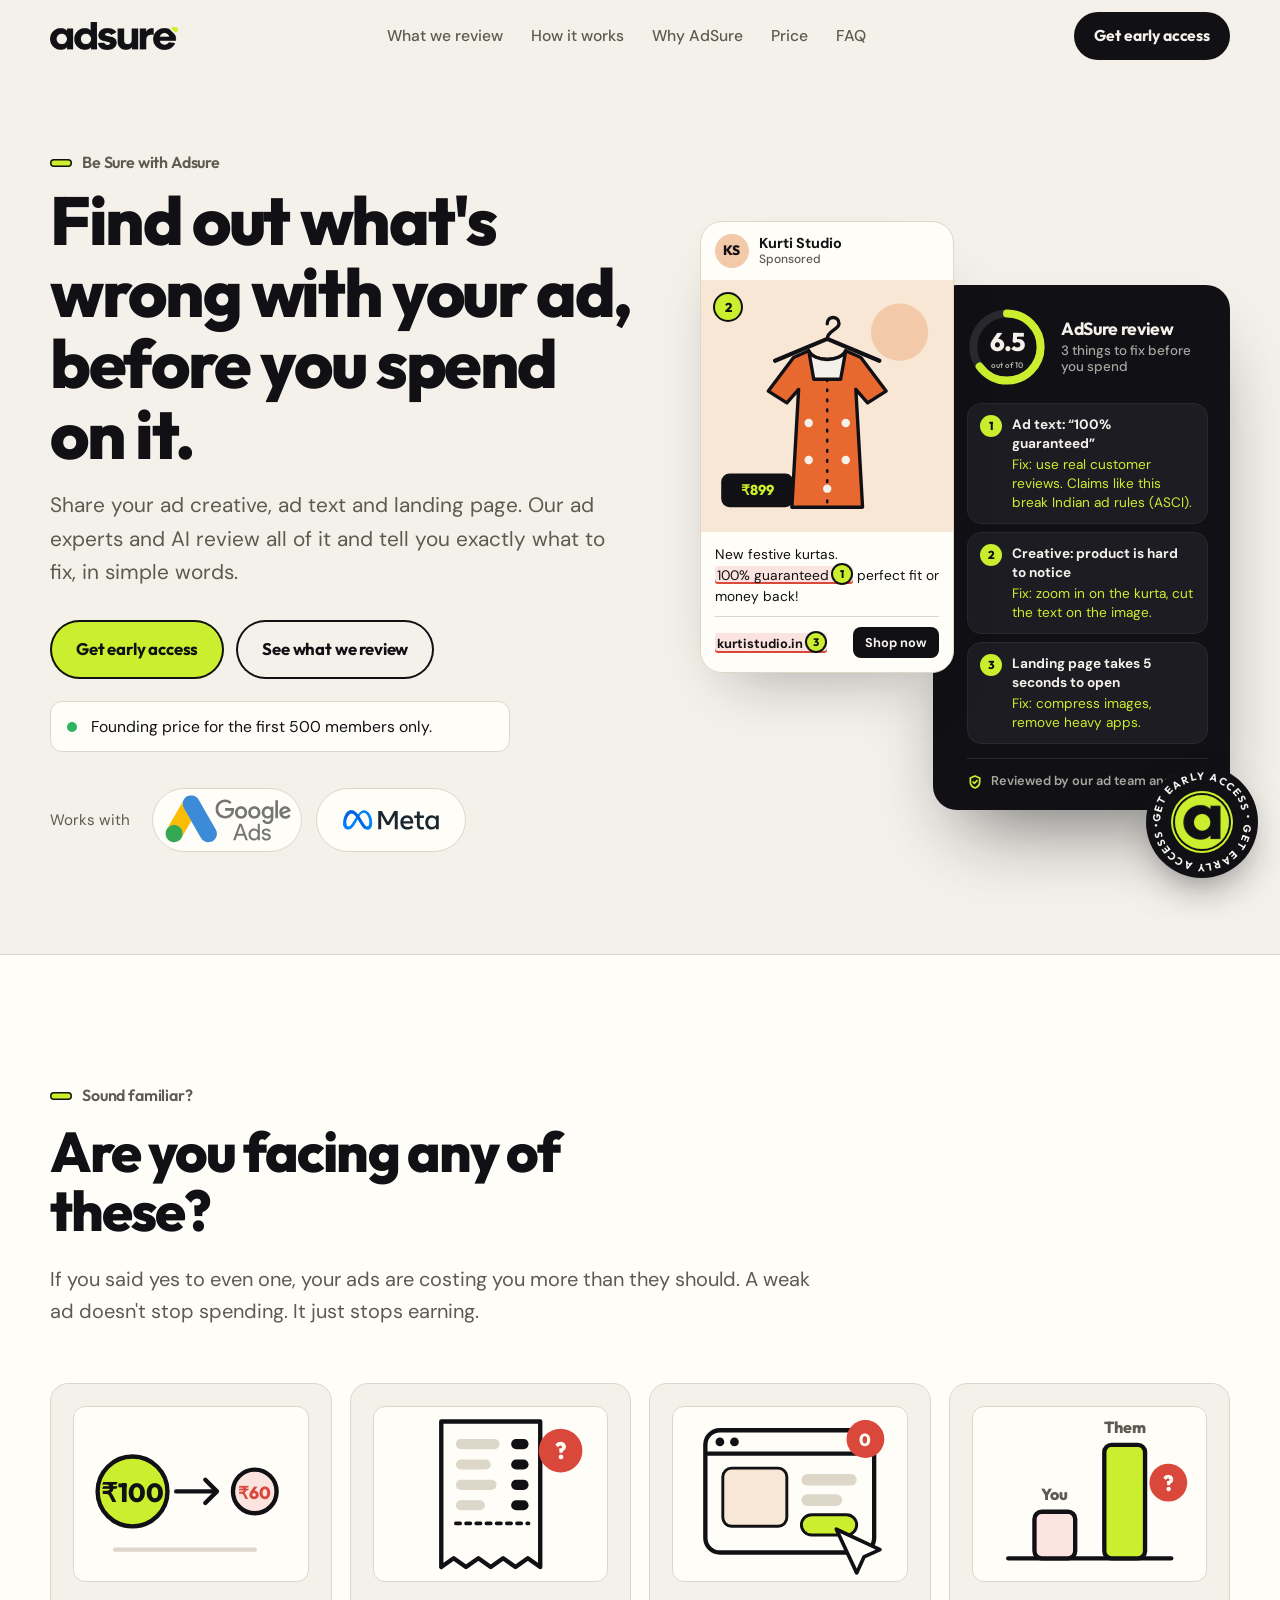
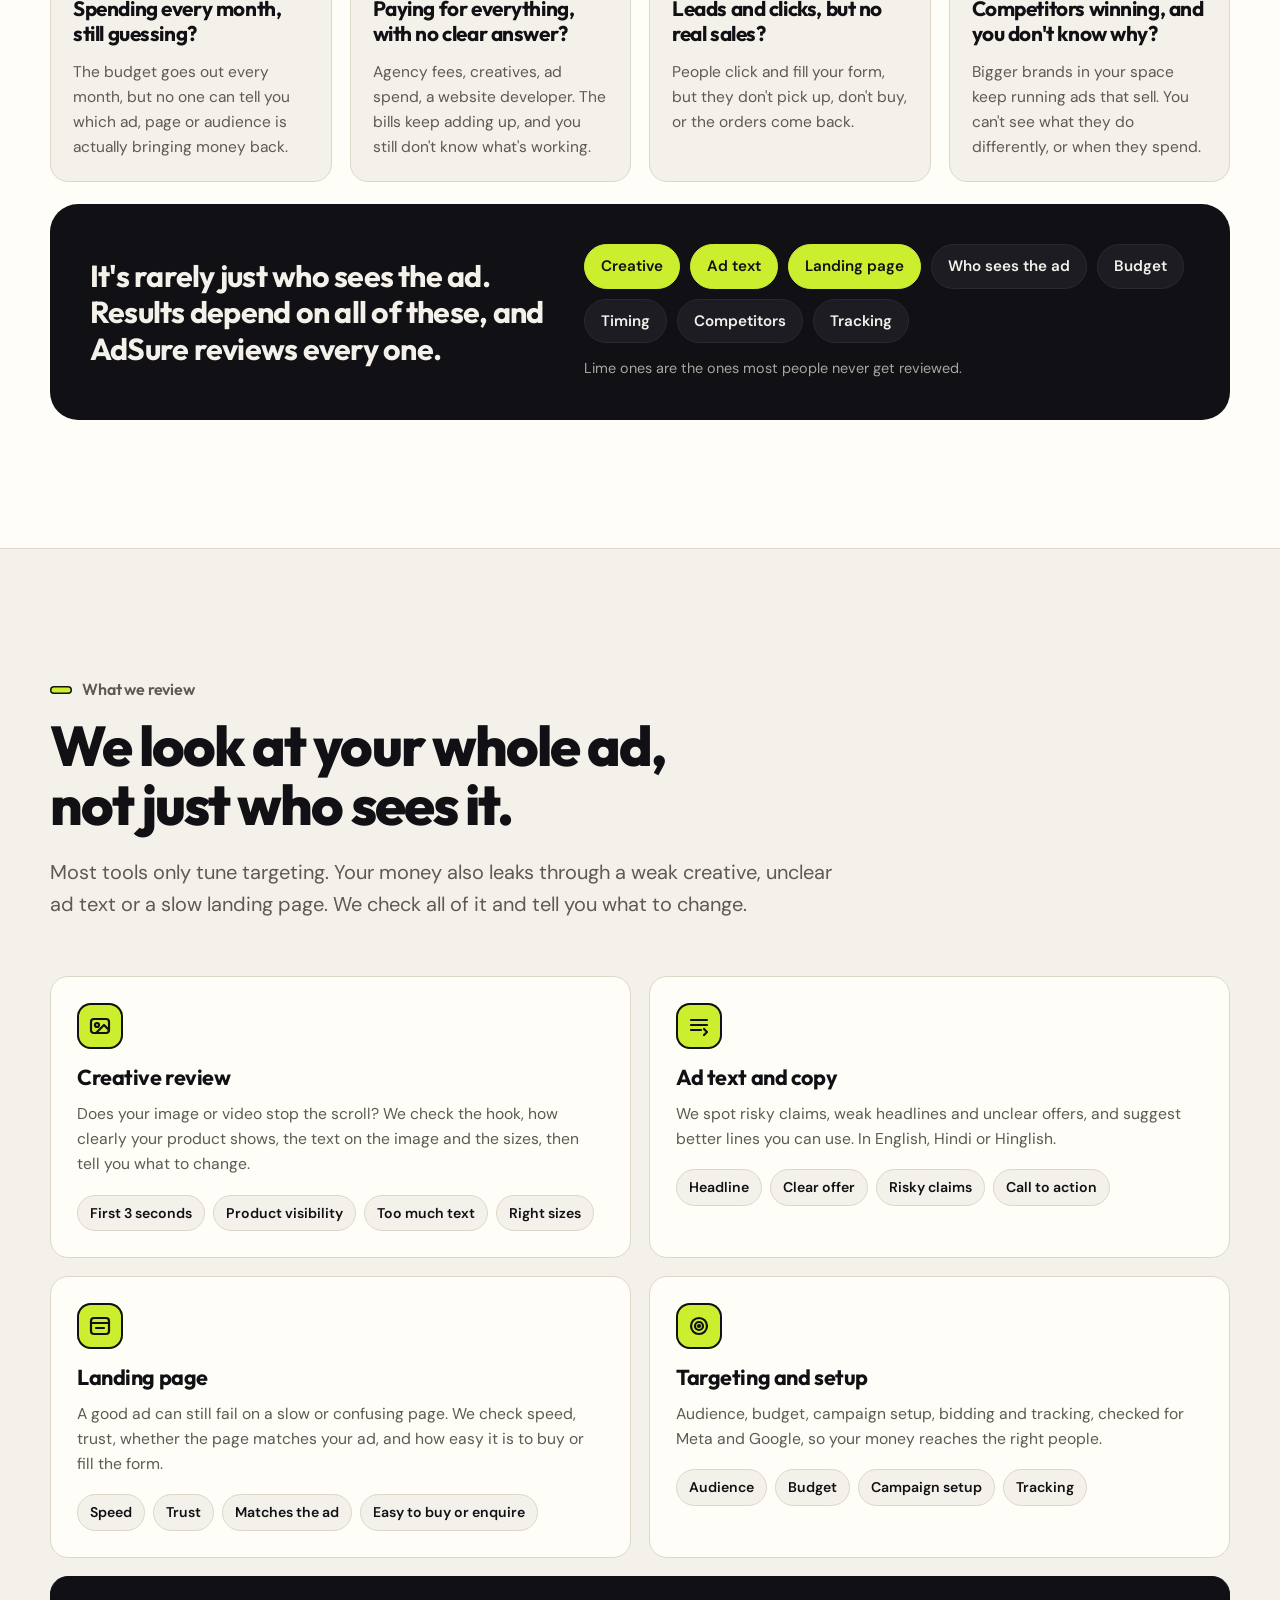
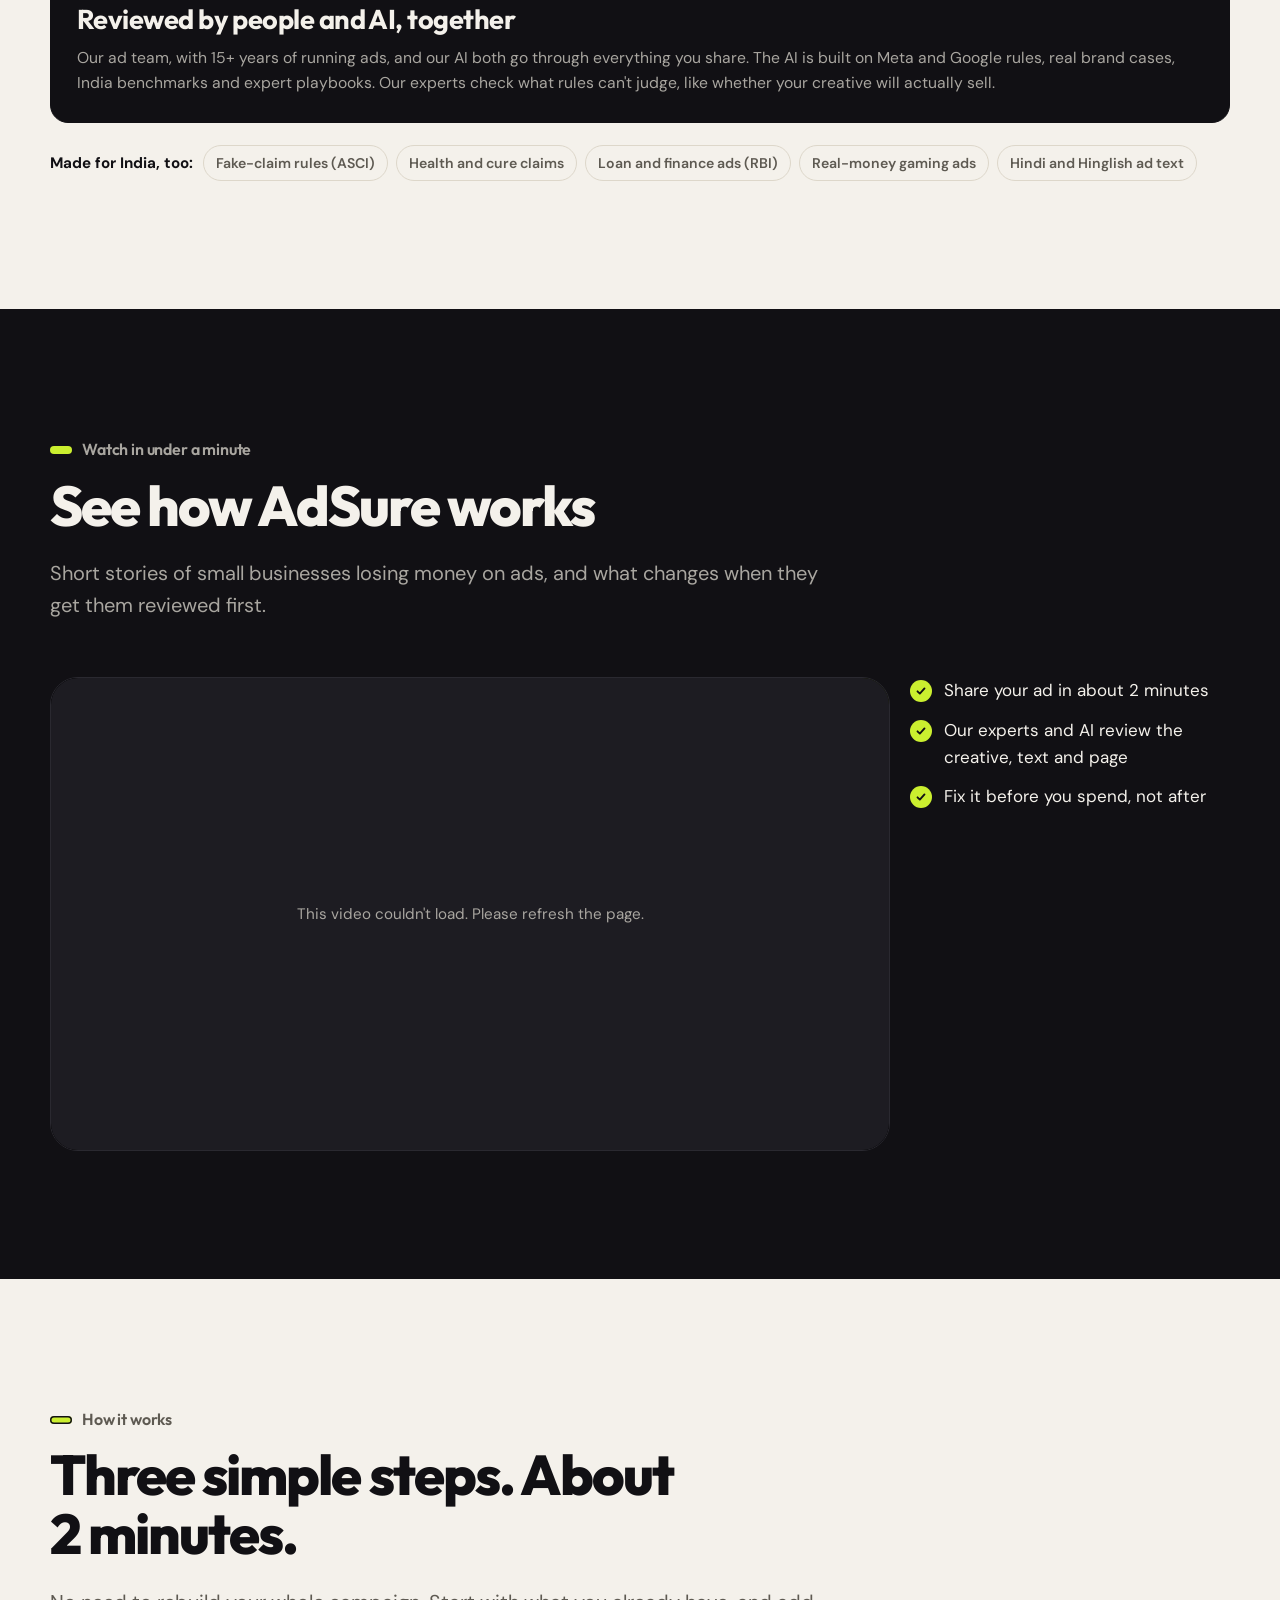
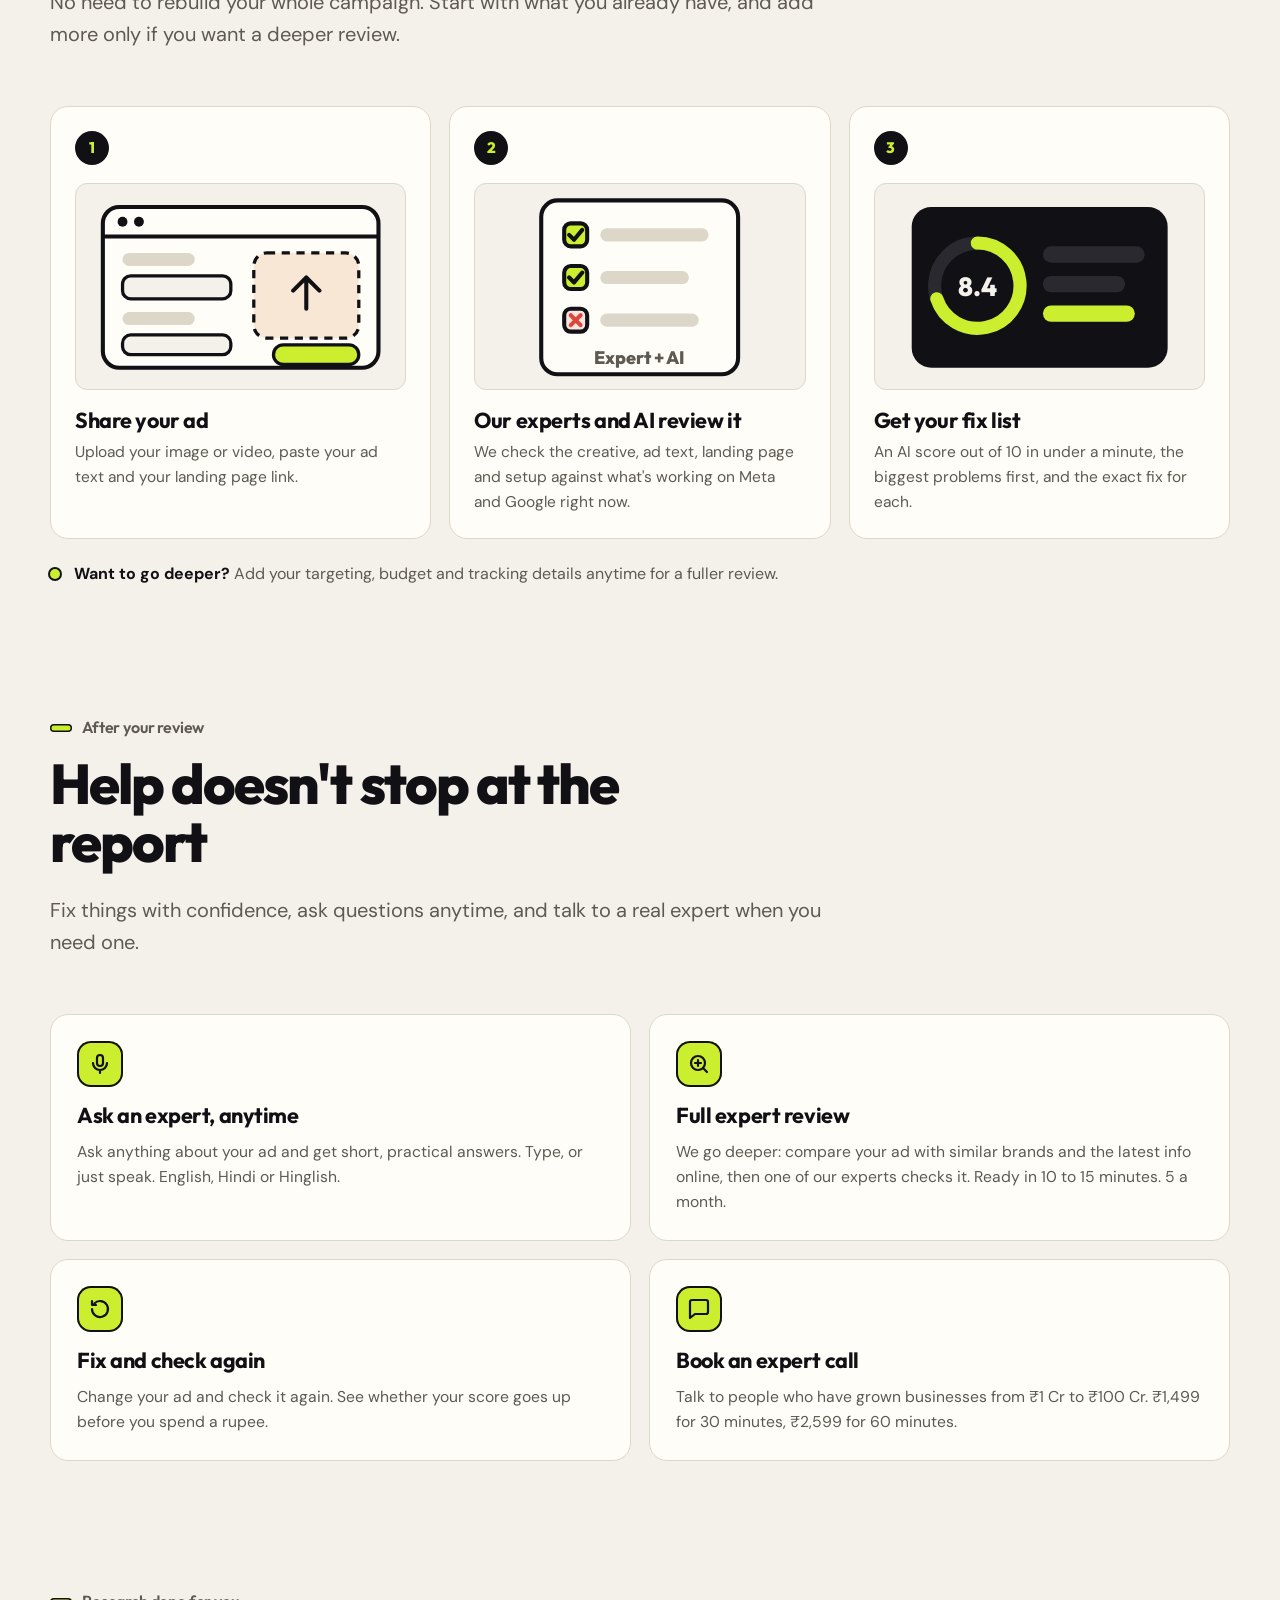
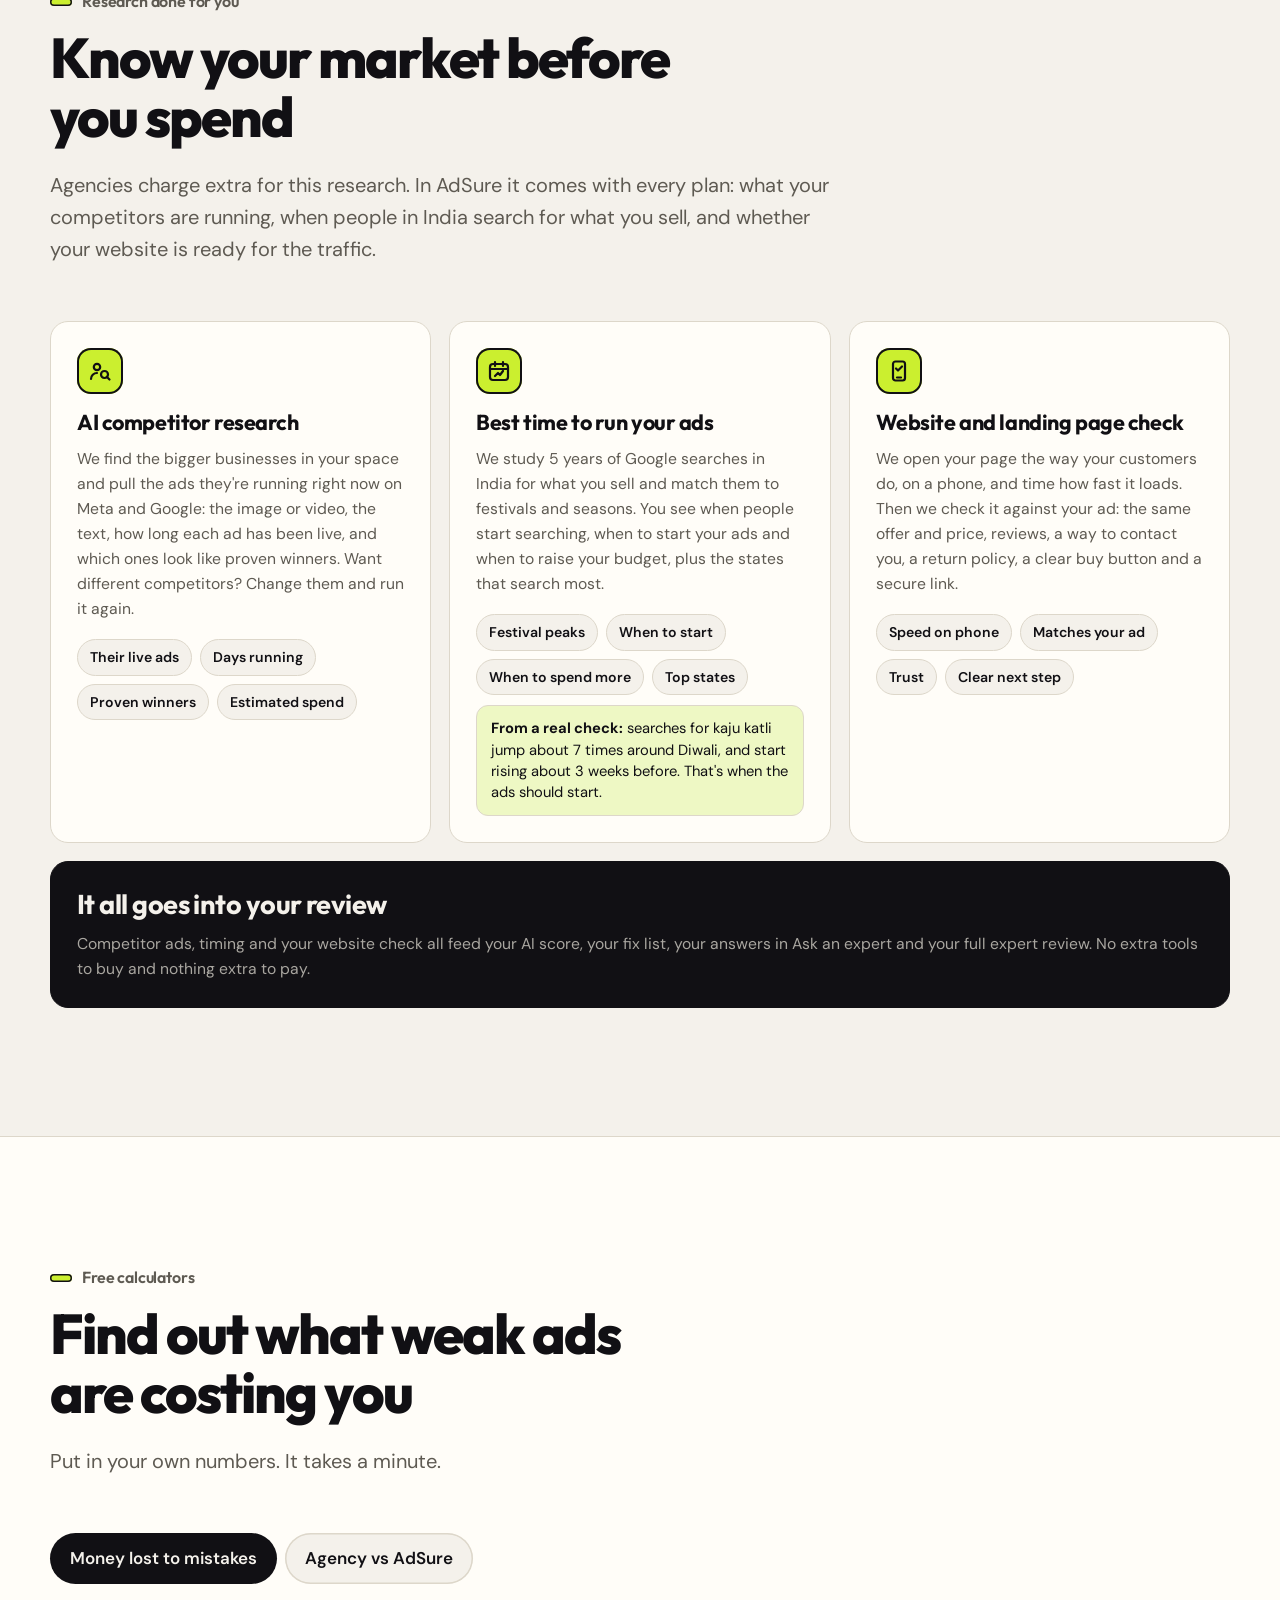
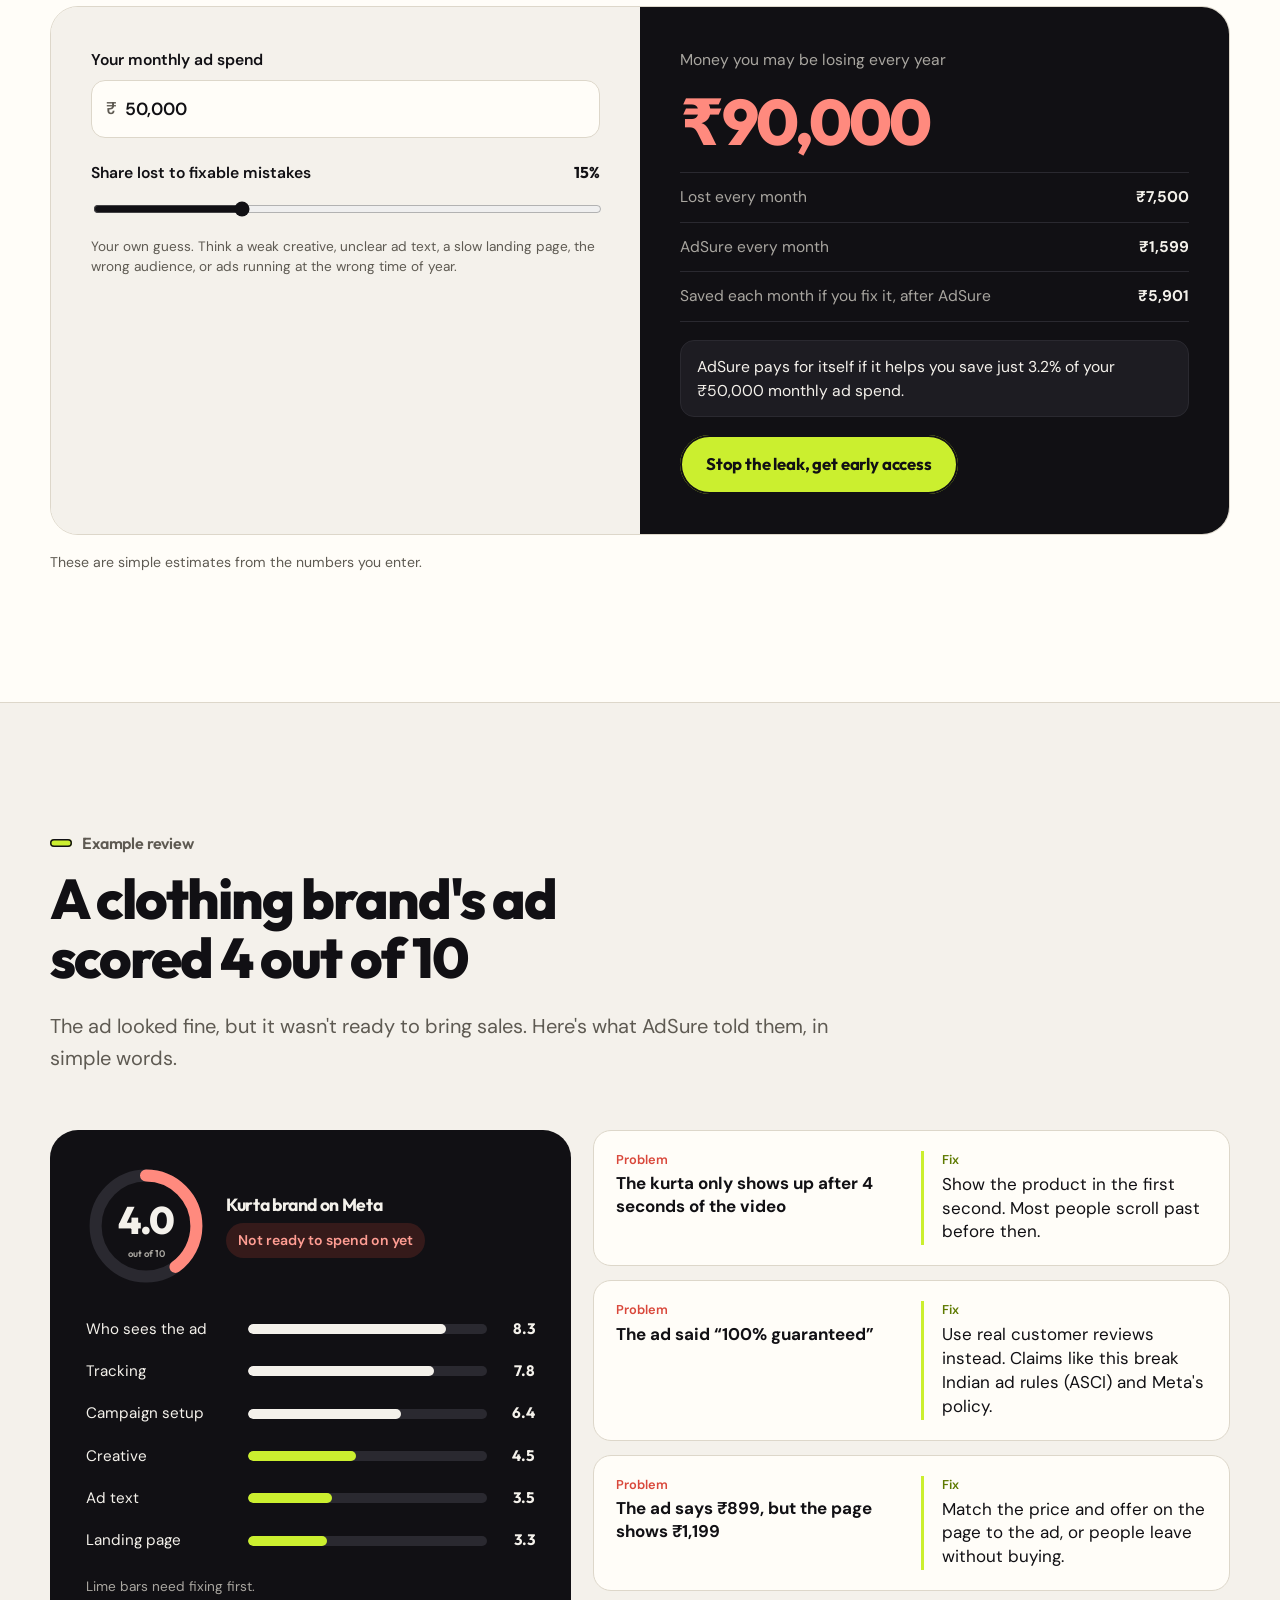
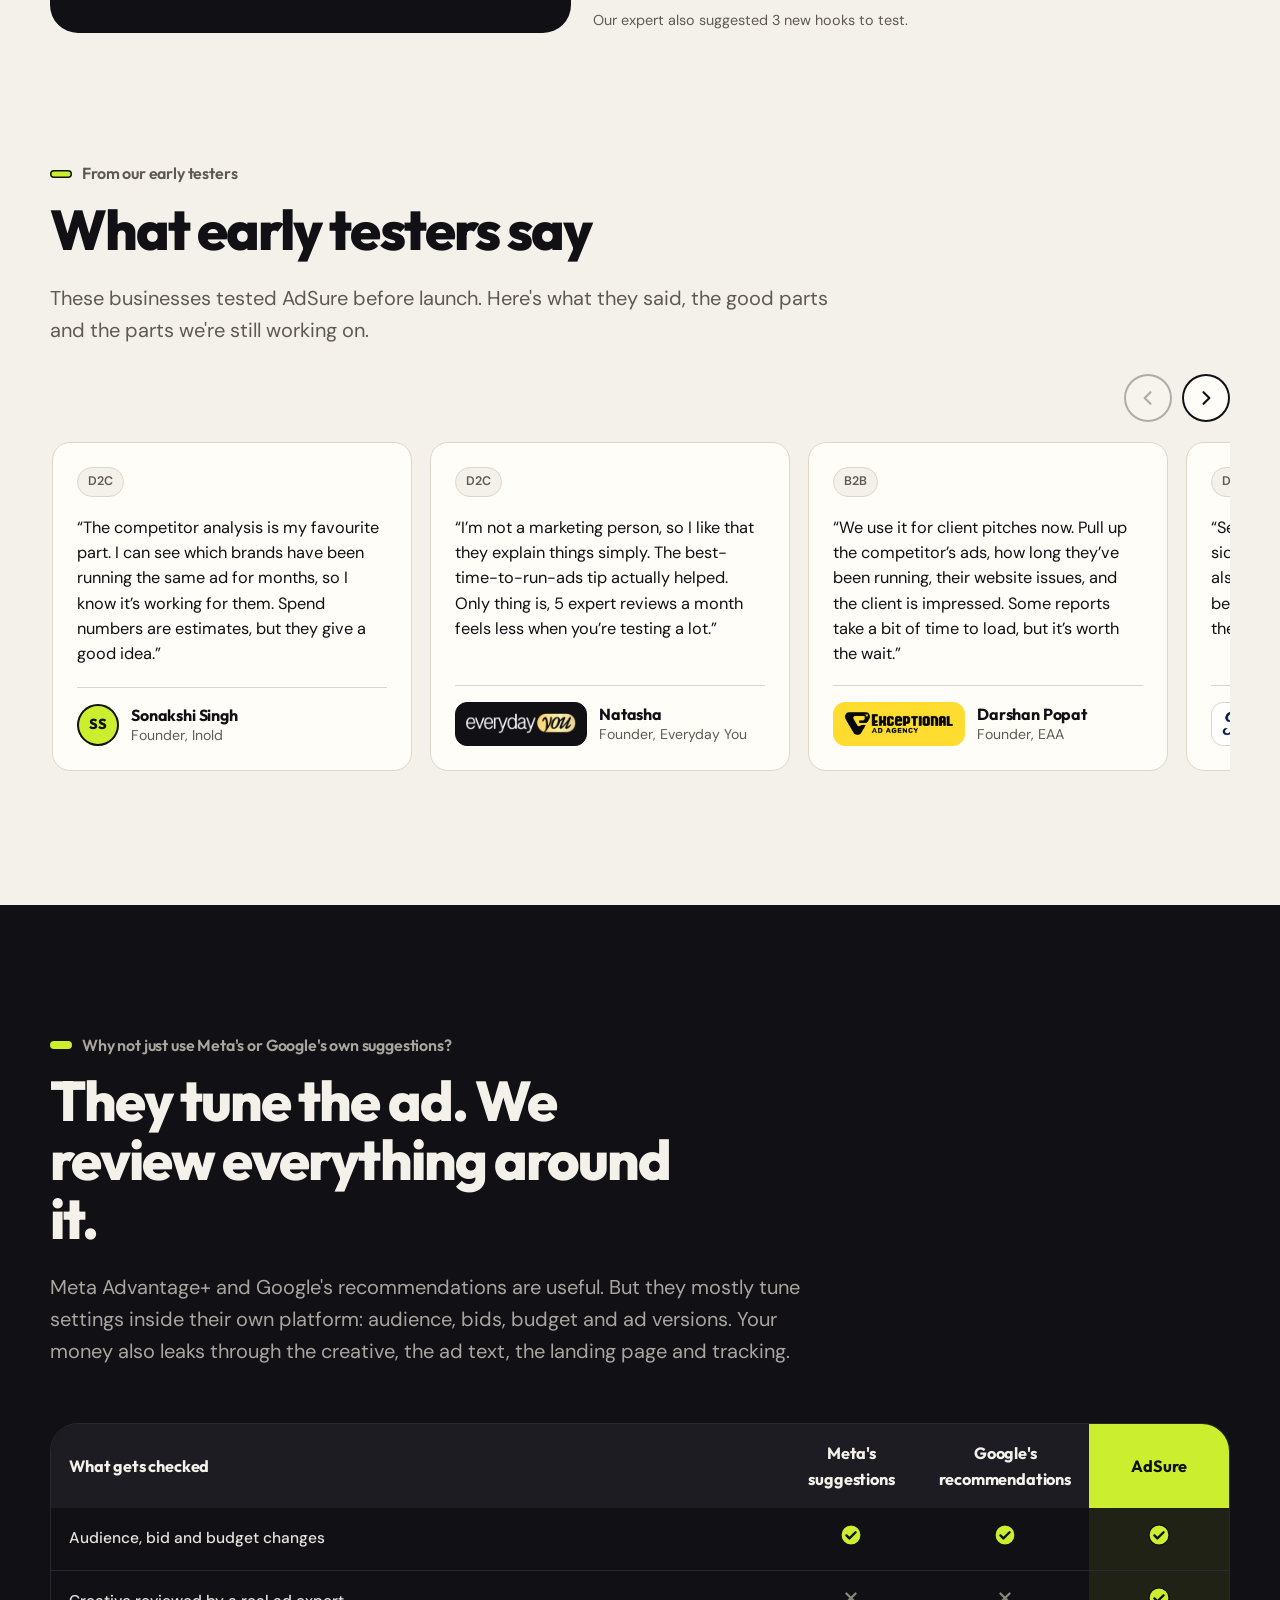
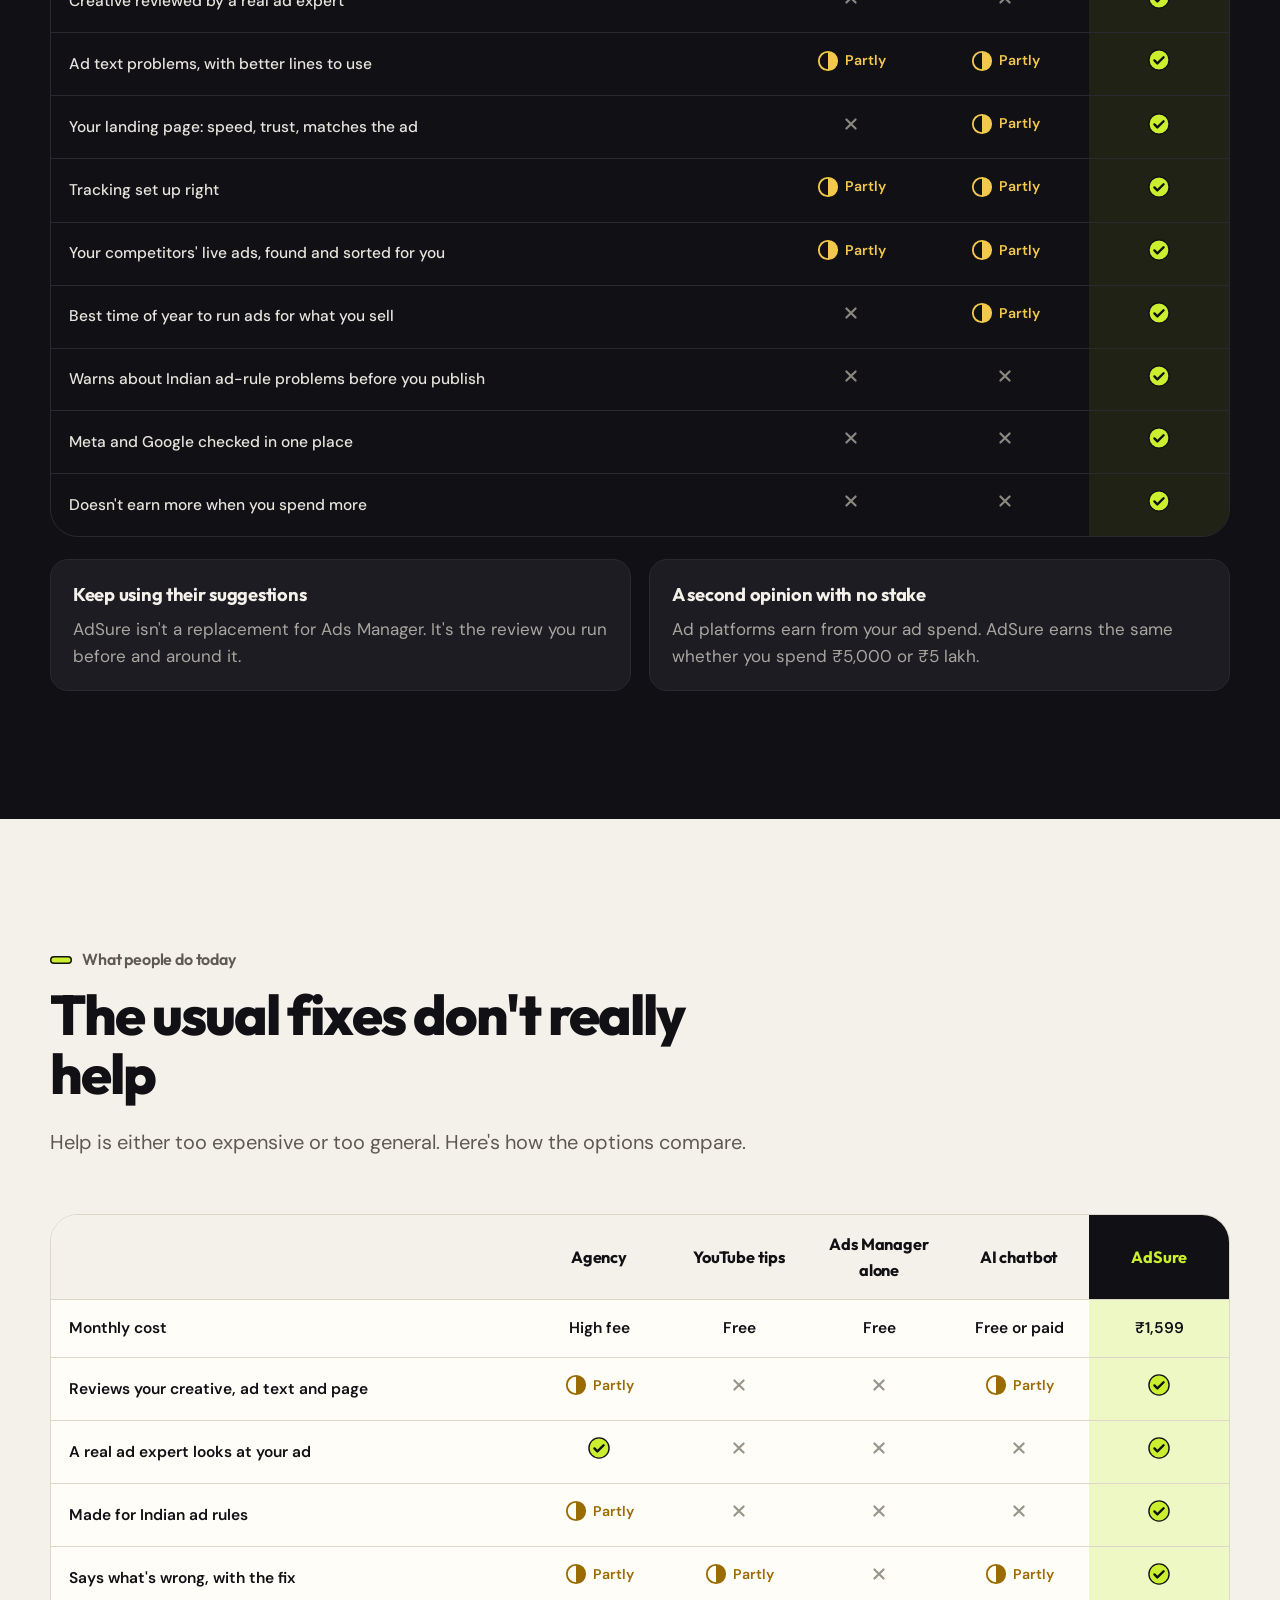
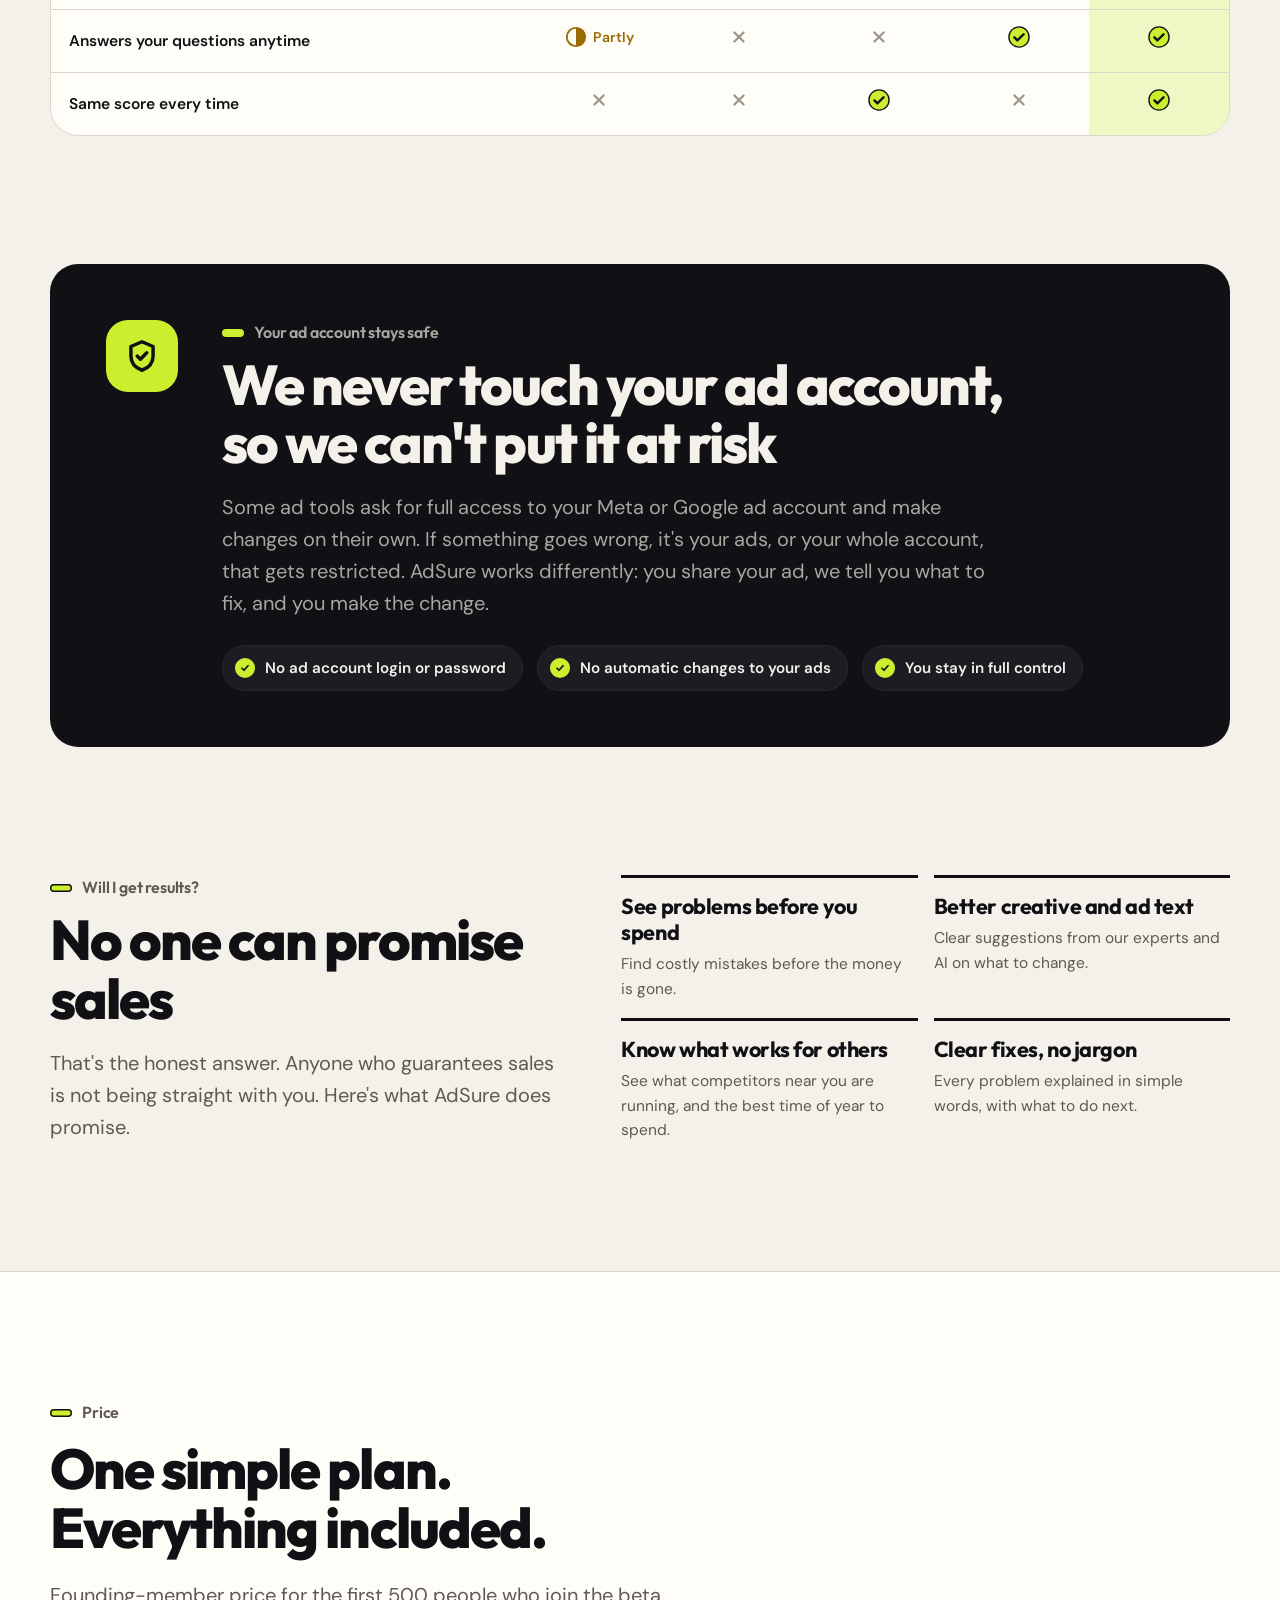
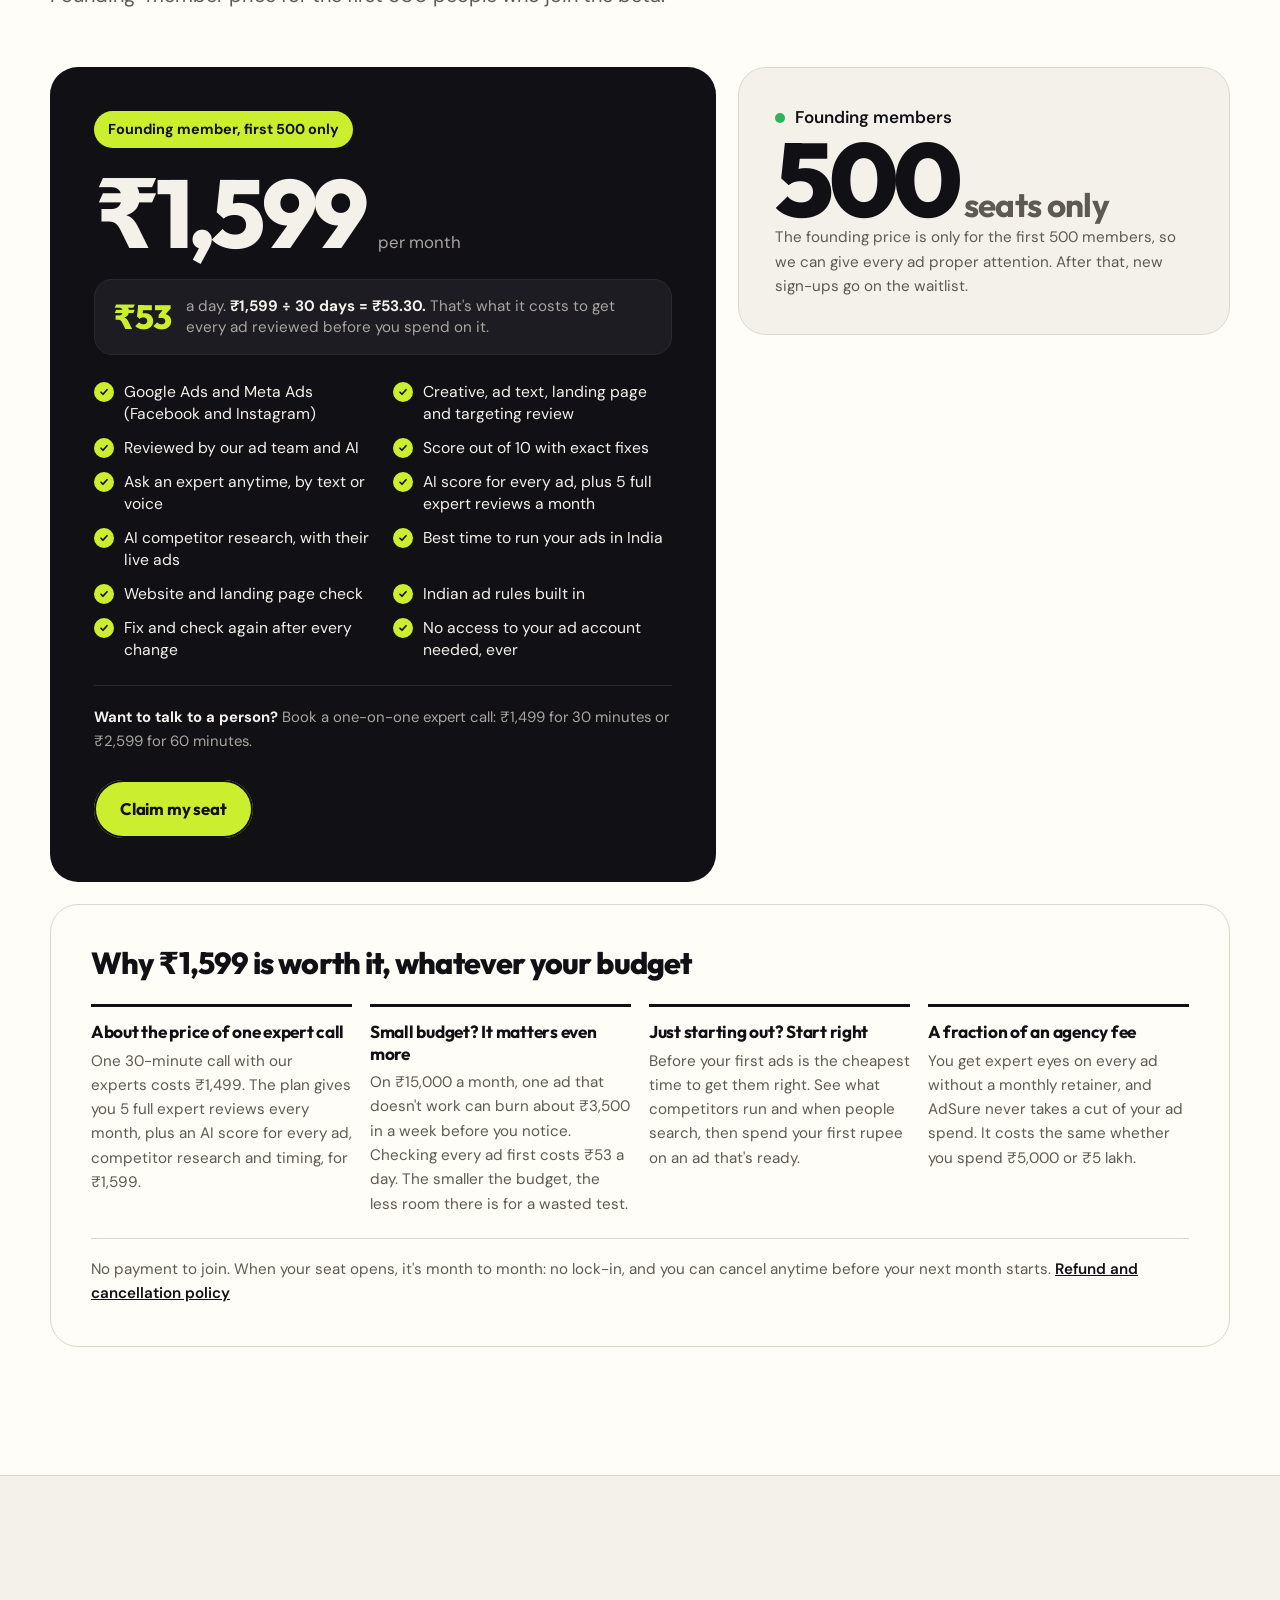
==== index.html @ 694139c8 "Show tester brand logos in place of the initials Logos sit where the initials circle was; business t" ====
<!doctype html>
<html lang="en-IN">
<head>
<meta charset="utf-8">
<meta name="viewport" content="width=device-width, initial-scale=1, viewport-fit=cover">
<title>AdSure: Be Sure with Adsure | Get Your Meta &amp; Google Ads Reviewed Before You Spend</title>
<meta name="description" content="Get your Meta and Google ads reviewed by ad experts and AI before you spend: creative, ad text, landing page and targeting, plus competitor research and the best time to run ads. Made for India.">
<meta name="robots" content="index, follow, max-image-preview:large">
<link rel="canonical" href="https://www.adsure.in/">
<meta name="theme-color" content="#F4F1EB">

<!-- Social sharing (WhatsApp, LinkedIn, Facebook, X) -->
<meta property="og:type" content="website">
<meta property="og:site_name" content="AdSure">
<meta property="og:locale" content="en_IN">
<meta property="og:url" content="https://www.adsure.in/">
<meta property="og:title" content="AdSure: Be Sure with Adsure | Get Your Meta &amp; Google Ads Reviewed Before You Spend">
<meta property="og:description" content="Get your Meta and Google ads reviewed by ad experts and AI before you spend: creative, ad text, landing page and targeting, plus competitor research and the best time to run ads. Made for India.">
<meta property="og:image" content="https://www.adsure.in/assets/og-image.png">
<meta property="og:image:width" content="1200">
<meta property="og:image:height" content="630">
<meta property="og:image:alt" content="AdSure: find out what's wrong with your ad, before you spend on it">
<meta name="twitter:card" content="summary_large_image">
<meta name="twitter:title" content="AdSure: Be Sure with Adsure | Get Your Meta &amp; Google Ads Reviewed Before You Spend">
<meta name="twitter:description" content="Get your Meta and Google ads reviewed by ad experts and AI before you spend: creative, ad text, landing page and targeting, plus competitor research and the best time to run ads. Made for India.">
<meta name="twitter:image" content="https://www.adsure.in/assets/og-image.png">

<!-- Structured data for Google -->
<script type="application/ld+json">
[
 {
  "@context": "https://schema.org",
  "@type": "Organization",
  "name": "AdSure",
  "url": "https://www.adsure.in/",
  "logo": "https://www.adsure.in/assets/logo-dark.png",
  "email": "hi@adsure.in",
  "slogan": "Be Sure with Adsure",
  "address": {
   "@type": "PostalAddress",
   "addressCountry": "IN"
  }
 },
 {
  "@context": "https://schema.org",
  "@type": "WebSite",
  "name": "AdSure",
  "url": "https://www.adsure.in/",
  "inLanguage": "en-IN"
 },
 {
  "@context": "https://schema.org",
  "@type": "SoftwareApplication",
  "name": "AdSure",
  "applicationCategory": "BusinessApplication",
  "operatingSystem": "Web",
  "url": "https://www.adsure.in/",
  "description": "Get your Meta and Google ads reviewed by ad experts and AI before you spend: creative, ad text, landing page and targeting, plus competitor research and the best time to run ads. Made for India.",
  "featureList": [
   "Ad creative, ad text, landing page and targeting review by ad experts and AI",
   "AI score out of 10 with exact fixes",
   "AI competitor research with competitors' live Meta and Google ads",
   "Best time to run ads, from 5 years of Google searches in India matched to festivals",
   "Website and landing page check: phone speed, trust and match with the ad",
   "Ask an expert by text or voice, in English, Hindi or Hinglish",
   "Indian ad rules: ASCI, health claims, RBI finance ads, real-money gaming, Hindi and Hinglish text",
   "Never needs access to your ad account"
  ],
  "offers": {
   "@type": "Offer",
   "price": "1599",
   "priceCurrency": "INR",
   "url": "https://www.adsure.in/#pricing",
   "description": "Founding-member price per month for the first 500 beta members"
  }
 },
 {
  "@context": "https://schema.org",
  "@type": "FAQPage",
  "mainEntity": [
   {
    "@type": "Question",
    "name": "Do I need to know marketing to use AdSure?",
    "acceptedAnswer": {
     "@type": "Answer",
     "text": "No. Share your ad and we explain every problem in simple words, with the fix."
    }
   },
   {
    "@type": "Question",
    "name": "Do I have to fill in my whole campaign again?",
    "acceptedAnswer": {
     "@type": "Answer",
     "text": "No. Start with your image or video, your ad text and your landing page link. It takes about 2 minutes. Add targeting and budget details only if you want a deeper review."
    }
   },
   {
    "@type": "Question",
    "name": "Who reviews my ad?",
    "acceptedAnswer": {
     "@type": "Answer",
     "text": "Our ad team, with 15+ years of running ads, and our AI. The AI is built on Meta and Google rules, real brand cases, India benchmarks and expert playbooks. Our experts check what rules can't judge, like whether your creative will actually sell."
    }
   },
   {
    "@type": "Question",
    "name": "Who runs AdSure?",
    "acceptedAnswer": {
     "@type": "Answer",
     "text": "AdSure is an Indian company, made in India, run by a team of ad experts who have grown businesses from ₹1 Cr to ₹100 Cr. You can reach us anytime at hi@adsure.in."
    }
   },
   {
    "@type": "Question",
    "name": "What else does AdSure do, besides reviewing my ad?",
    "acceptedAnswer": {
     "@type": "Answer",
     "text": "AdSure also finds your competitors and shows the ads they're running right now on Meta and Google, works out the best time of year to run your ads from 5 years of Google searches in India, and checks your website or landing page on a phone for speed, trust and a match with your ad. All of it is included in the plan."
    }
   },
   {
    "@type": "Question",
    "name": "Can AdSure get my ad account banned?",
    "acceptedAnswer": {
     "@type": "Answer",
     "text": "No. AdSure never logs in to your Meta or Google ad account, never asks for your password and never changes anything for you. You share your ad with us, we tell you what to fix, and you make the change yourself. So nothing AdSure does can put your ad account at risk."
    }
   },
   {
    "@type": "Question",
    "name": "Does AdSure run my ads for me?",
    "acceptedAnswer": {
     "@type": "Answer",
     "text": "No, and that's on purpose. Tools that run your ads need full access to your ad account. AdSure keeps your account only in your hands: our experts and AI show you exactly what to fix, and you stay in control. If you want a person to talk it through, you can book an expert call."
    }
   },
   {
    "@type": "Question",
    "name": "Is AdSure worth it if my ad budget is small?",
    "acceptedAnswer": {
     "@type": "Answer",
     "text": "Yes. Small budgets are where mistakes hurt most. On ₹15,000 a month, one ad that doesn't work can burn about ₹3,500 in a week. AdSure costs ₹53 a day and checks every ad before you spend, and the plan includes 5 full expert reviews a month, for about the price of one 30-minute expert call."
    }
   },
   {
    "@type": "Question",
    "name": "I'm not running ads yet. Is AdSure for me?",
    "acceptedAnswer": {
     "@type": "Answer",
     "text": "Yes. Before your first ads is the cheapest time to get them right. Get your first ad reviewed, see what competitors are running and find the best time to start, so your first rupee goes behind an ad that's ready."
    }
   },
   {
    "@type": "Question",
    "name": "Will AdSure get me more sales?",
    "acceptedAnswer": {
     "@type": "Answer",
     "text": "No one can honestly promise sales. AdSure helps you fix weak creatives, unclear ad text, slow landing pages and setup mistakes before you spend, and shows you what competitors are running and the best time to spend."
    }
   },
   {
    "@type": "Question",
    "name": "How is this different from Meta or Google's suggestions?",
    "acceptedAnswer": {
     "@type": "Answer",
     "text": "Their suggestions mostly tune settings inside their own platform. AdSure also reviews your creative, ad text, landing page, tracking and Indian ad rules, for both platforms in one place."
    }
   },
   {
    "@type": "Question",
    "name": "How is this different from asking ChatGPT or another AI?",
    "acceptedAnswer": {
     "@type": "Answer",
     "text": "General chatbots don't see your ad and can make up rules. AdSure's AI looks at your actual ad and answers from checked ad research, and a real ad expert reviews your creative too."
    }
   },
   {
    "@type": "Question",
    "name": "Do I pay anything now?",
    "acceptedAnswer": {
     "@type": "Answer",
     "text": "No. Joining early access is free. You pay ₹1,599 a month only when your beta seat opens and you decide to start."
    }
   },
   {
    "@type": "Question",
    "name": "Can I cancel anytime?",
    "acceptedAnswer": {
     "@type": "Answer",
     "text": "Yes. The plan is month to month with no lock-in. Cancel anytime and you won't be charged again, and you keep access until the end of the month you've paid for. Plan payments aren't refunded. The details are in our Refund and Cancellation Policy at www.adsure.in/refund-policy."
    }
   },
   {
    "@type": "Question",
    "name": "What happens after 500 people join?",
    "acceptedAnswer": {
     "@type": "Answer",
     "text": "The beta is limited to 500 members so we can give everyone proper attention. After that, new sign-ups go on the waitlist."
    }
   }
  ]
 }
]
</script>
<link rel="icon" href="assets/favicon.png" type="image/png">
<link rel="apple-touch-icon" href="assets/apple-touch-icon.png">
<link rel="preconnect" href="https://fonts.googleapis.com">
<link rel="preconnect" href="https://fonts.gstatic.com" crossorigin>
<link href="https://fonts.googleapis.com/css2?family=Outfit:wght@500;600;700;800&family=DM+Sans:opsz,wght@9..40,400;9..40,500;9..40,600;9..40,700&display=swap" rel="stylesheet">

<style>
:root{
  --cream:#F4F1EB;
  --paper:#FFFDF8;
  --ink:#111014;
  --ink-2:#1D1C22;
  --ink-3:#2A2930;
  --lime:#CBEF2F;
  --lime-soft:#EEF8C4;
  --line:#DDD7CA;
  --muted:#5E5A52;
  --muted-on-ink:#A9A6A0;
  --red:#D9483B;
  --red-soft:#FBE3DF;
  --head:"Outfit", "Segoe UI", system-ui, -apple-system, sans-serif;
  --body:"DM Sans", "Segoe UI", system-ui, -apple-system, sans-serif;
  --wrap:1180px;
  --g-scale:1.6;   /* Google Ads logo zoom (hero + forms) */
  --m-scale:2.2;   /* Meta logo zoom (hero + forms) */
  --r-lg:28px; --r-md:18px; --r-sm:12px;
  box-sizing:border-box;
  padding-top:env(safe-area-inset-top,0px);
  padding-bottom:env(safe-area-inset-bottom,0px);
}
*,*::before,*::after{box-sizing:inherit}
html{scroll-behavior:smooth;scroll-padding-top:calc(84px + env(safe-area-inset-top,0px));-webkit-text-size-adjust:100%}
body{margin:0;background:var(--cream);color:var(--ink);font-family:var(--body);font-size:17px;line-height:1.6;-webkit-font-smoothing:antialiased}
img,svg,video{max-width:100%;display:block}
a{color:inherit}
button,input,select{font:inherit;color:inherit}
:focus-visible{outline:3px solid var(--ink);outline-offset:3px;border-radius:6px}
.on-ink :focus-visible{outline-color:var(--lime)}
.sr{position:absolute;width:1px;height:1px;overflow:hidden;clip:rect(0 0 0 0);white-space:nowrap}
.wrap{width:min(var(--wrap),100% - 40px);margin-inline:auto}

h1,h2,h3{font-family:var(--head);line-height:1.05;letter-spacing:-.035em;margin:0;font-weight:800}
h1{font-size:clamp(2.5rem,5.3vw,4.4rem)}
h2{font-size:clamp(2.1rem,4.4vw,3.5rem);max-width:17ch}
h3{font-size:1.35rem;letter-spacing:-.02em;font-weight:700;line-height:1.2}
p{margin:0}
.lede{font-size:clamp(1.05rem,1.6vw,1.25rem);color:var(--muted);max-width:56ch;margin-top:18px}
.on-ink .lede{color:var(--muted-on-ink)}
.section{padding:clamp(72px,10vw,128px) 0}
.section-head{display:grid;gap:4px;margin-bottom:clamp(36px,5vw,56px)}
.kicker{font-family:var(--head);font-weight:600;font-size:1rem;color:var(--muted);letter-spacing:-.01em;margin-bottom:10px;display:flex;align-items:center;gap:10px}
.kicker::before{content:"";width:22px;height:8px;border-radius:8px;background:var(--lime);box-shadow:inset 0 0 0 1.5px var(--ink)}
.on-ink .kicker{color:var(--muted-on-ink)}
.on-ink .kicker::before{box-shadow:none}

.btn{display:inline-flex;align-items:center;justify-content:center;gap:10px;border:0;border-radius:999px;padding:16px 26px;font-family:var(--head);font-weight:700;font-size:1.05rem;letter-spacing:-.01em;text-decoration:none;cursor:pointer;transition:transform .15s ease, background .15s ease}
.btn:active{transform:translateY(1px)}
.btn-lime{background:var(--lime);color:var(--ink);box-shadow:inset 0 0 0 2px var(--ink)}
.btn-lime:hover{background:#D9F75A}
.btn-ink{background:var(--ink);color:var(--cream)}
.btn-ink:hover{background:var(--ink-3)}
.btn-ghost{background:transparent;color:var(--ink);box-shadow:inset 0 0 0 2px var(--ink)}
.btn-ghost:hover{background:rgba(17,16,20,.06)}

/* ---------- Account safety + price value ---------- */
.safe{display:grid;grid-template-columns:auto 1fr;gap:clamp(20px,4vw,44px);background:var(--ink);color:var(--cream);border-radius:var(--r-lg);padding:clamp(28px,5vw,56px)}
.safe-ic{width:72px;height:72px;border-radius:22px;background:var(--lime);display:grid;place-items:center}
.safe-ic svg{width:38px;height:38px}
.safe h2{max-width:22ch}
.safe-list{list-style:none;padding:0;margin:26px 0 0;display:flex;flex-wrap:wrap;gap:10px 14px}
.safe-list li{display:flex;align-items:center;gap:10px;background:var(--ink-2);border:1px solid var(--ink-3);border-radius:999px;padding:10px 16px 10px 12px;font-weight:600;font-size:.95rem}
.safe-list li::before{content:"";width:20px;height:20px;flex:none;border-radius:50%;background:var(--lime) url("data:image/svg+xml,%3Csvg xmlns='http://www.w3.org/2000/svg' viewBox='0 0 24 24' fill='none' stroke='%23111014' stroke-width='3.4' stroke-linecap='round' stroke-linejoin='round'%3E%3Cpath d='M6 12.5l4 4 8-9'/%3E%3C/svg%3E") center/12px no-repeat}
@media (max-width:700px){.safe{grid-template-columns:1fr}}
.worth{margin-top:22px;background:var(--paper);border:1px solid var(--line);border-radius:var(--r-lg);padding:clamp(24px,4vw,40px)}
.worth-h{font-size:clamp(1.4rem,2.6vw,1.9rem);letter-spacing:-.03em;font-weight:800}
.worth-grid{display:grid;grid-template-columns:repeat(4,1fr);gap:18px;margin-top:22px}
.witem{border-top:3px solid var(--ink);padding-top:14px}
.witem b{font-family:var(--head);font-size:1.08rem;letter-spacing:-.015em;line-height:1.25;display:block}
.witem p{color:var(--muted);font-size:.95rem;margin-top:6px}
.worth-foot{margin-top:22px;padding-top:18px;border-top:1px solid var(--line);color:var(--muted);font-size:.95rem}
.worth-foot a{color:var(--ink);font-weight:600}
@media (max-width:1000px){.worth-grid{grid-template-columns:1fr 1fr}}
@media (max-width:560px){.worth-grid{grid-template-columns:1fr}}

/* ---------- Early tester reviews ---------- */
.rv-grid{display:flex;gap:18px;overflow-x:auto;scroll-snap-type:x mandatory;scroll-padding-inline:2px;padding:2px 2px 6px;scrollbar-width:none;-webkit-overflow-scrolling:touch;overscroll-behavior-x:contain}
.rv-grid::-webkit-scrollbar{display:none}
.rv-grid:focus-visible{outline-offset:6px}
.rv-nav{display:flex;align-items:center;justify-content:flex-end;gap:10px;margin:-28px 0 18px}
.rv-hint{margin-right:auto;color:var(--muted);font-size:.9rem;font-weight:600;display:none}
.rv-btn{width:48px;height:48px;border-radius:50%;border:0;background:var(--paper);color:var(--ink);box-shadow:inset 0 0 0 2px var(--ink);display:grid;place-items:center;cursor:pointer;transition:background .15s,opacity .15s}
.rv-btn:hover{background:var(--lime)}
.rv-btn svg{width:20px;height:20px}
.rv-btn:disabled{opacity:.3;cursor:default;background:var(--paper)}
@media (max-width:640px){.rv-btn{display:none}.rv-hint{display:block}.rv-nav{margin-top:-20px}}
.rv{flex:0 0 min(360px,84%);scroll-snap-align:start;margin:0;background:var(--paper);border:1px solid var(--line);border-radius:var(--r-md);padding:24px;display:flex;flex-direction:column;gap:18px}
.rv-logo{flex:none;height:44px;max-width:132px;display:flex;align-items:center;justify-content:center;background:#fff;border:1px solid var(--line);border-radius:12px;padding:6px 10px;overflow:hidden}
.rv-logo img{height:100%;width:auto;max-width:100%;object-fit:contain}
.rv-logo.ink{background:var(--ink);border-color:var(--ink)}
.rv-logo img[src*="eaa"]{border-radius:4px}
.rv-logo:has(img[src*="eaa"]){background:#FEDC30;border-color:#FEDC30;padding:4px 8px}
.rv blockquote{margin:0;flex:1}
.rv blockquote p{font-size:1.02rem;line-height:1.55;color:var(--ink)}
.rv figcaption{display:flex;align-items:center;gap:12px;padding-top:16px;border-top:1px solid var(--line)}
.rv figcaption>span:nth-child(2){display:grid;line-height:1.3;min-width:0}
.rv figcaption b{font-family:var(--head);font-size:1rem;letter-spacing:-.01em}
.rv figcaption small{color:var(--muted);font-size:.88rem}
.rv-av{width:42px;height:42px;flex:none;border-radius:50%;background:var(--lime);box-shadow:inset 0 0 0 2px var(--ink);display:grid;place-items:center;font-family:var(--head);font-weight:800;font-size:.9rem}
.rv-tag{align-self:flex-start;flex:none;background:var(--cream);border:1px solid var(--line);border-radius:999px;padding:4px 10px;font-size:.78rem;font-weight:600;color:var(--muted);white-space:nowrap}

/* ---------- Nav ---------- */
.nav{position:sticky;top:0;z-index:50;background:rgba(244,241,235,.86);backdrop-filter:saturate(1.4) blur(14px);-webkit-backdrop-filter:saturate(1.4) blur(14px);border-bottom:1px solid transparent;transition:border-color .2s}
.nav.scrolled{border-color:var(--line)}
.nav-in{display:flex;align-items:center;justify-content:space-between;gap:20px;height:72px}
.nav-logo img{height:28px;width:auto}
.nav-links{display:flex;gap:28px;font-weight:500;font-size:.98rem}
.nav-links a{text-decoration:none;color:var(--muted)}
.nav-links a:hover{color:var(--ink)}
.nav .btn{padding:11px 20px;font-size:.98rem}
@media (max-width:900px){.nav-links{display:none}}

/* ---------- Hero ---------- */
.hero{padding:clamp(40px,6vw,80px) 0 clamp(64px,8vw,104px);overflow:hidden}
.hero-grid{display:grid;grid-template-columns:1.05fr .95fr;gap:clamp(32px,5vw,72px);align-items:center}
.hero h1{max-width:15ch}
.hero .lede{font-size:clamp(1.1rem,1.7vw,1.3rem)}
.hero-ctas{display:flex;flex-wrap:wrap;gap:12px;margin-top:32px}
.works{display:flex;align-items:center;flex-wrap:wrap;gap:12px 22px;margin-top:36px;color:var(--muted);font-size:.95rem}
.works-logos{display:flex;align-items:center;gap:14px}
.plat{display:inline-flex;align-items:center;justify-content:center;background:var(--paper);border:1px solid var(--line);border-radius:999px;height:64px;width:150px;padding:0 18px;overflow:hidden}
.plat img{display:block;height:44px;width:auto;max-width:none;transform-origin:center}
.plat-google img{transform:scale(var(--g-scale))}
.plat-meta img{transform:scale(var(--m-scale))}

.seat-strip{display:flex;align-items:center;gap:14px;margin-top:22px;font-size:.98rem;color:var(--ink);background:var(--paper);border:1px solid var(--line);border-radius:var(--r-sm);padding:12px 16px;max-width:460px}
.live-dot{width:10px;height:10px;border-radius:50%;background:#2DB55D;flex:none;position:relative}
.live-dot::after{content:"";position:absolute;inset:-5px;border-radius:50%;border:2px solid #2DB55D;opacity:0;animation:ping 2s ease-out infinite}
@keyframes ping{0%{transform:scale(.5);opacity:.8}100%{transform:scale(1.6);opacity:0}}
.seat-strip b{font-family:var(--head);font-size:1.1rem;letter-spacing:-.02em}

/* hero visual */
.scan{position:relative;min-height:560px}
.adcard{position:absolute;left:0;top:0;z-index:2;width:48%;background:var(--paper);border-radius:22px;border:1px solid var(--line);box-shadow:0 30px 60px -30px rgba(17,16,20,.35);overflow:visible}
.ad-top{display:flex;align-items:center;gap:10px;padding:12px 14px}
.ad-av{width:34px;height:34px;border-radius:50%;background:#F2C9A9;display:grid;place-items:center;font-family:var(--head);font-weight:800;font-size:.85rem}
.ad-name{font-weight:700;font-size:.9rem;line-height:1.2}
.ad-name small{display:block;font-weight:500;color:var(--muted);font-size:.75rem}
.ad-img{position:relative;aspect-ratio:1/1;background:#F7E7D4;overflow:hidden}
.ad-img svg{width:100%;height:100%}
.scanline{position:absolute;left:0;right:0;height:46px;top:-50px;background:linear-gradient(180deg,rgba(203,239,47,0) 0%,rgba(203,239,47,.55) 85%,var(--lime) 100%);mix-blend-mode:multiply;animation:scan 2.6s .4s ease-in-out 2}
@keyframes scan{0%{top:-50px}100%{top:100%}}
.ad-copy{padding:12px 14px 14px;font-size:.86rem;line-height:1.5}
.ad-cta{display:flex;justify-content:space-between;align-items:center;gap:8px;margin-top:10px;padding-top:10px;border-top:1px solid var(--line);font-weight:700;font-size:.8rem}
.ad-cta>span:last-child{background:var(--ink);color:var(--cream);border-radius:8px;padding:6px 12px;flex:none}
.flag{white-space:nowrap;background:var(--red-soft);box-shadow:inset 0 -2px 0 var(--red);border-radius:3px;padding:0 2px}
.pin{display:inline-block;vertical-align:2px;margin-left:4px;width:18px;height:18px;border-radius:50%;background:var(--lime);box-shadow:0 0 0 2px var(--ink);color:var(--ink);font:800 .68rem/18px var(--head);font-style:normal;text-align:center;opacity:0;transform:scale(.4);animation:pinIn .35s ease forwards}
.pin.p1{animation-delay:1.6s}.pin.p2{animation-delay:2.1s}.pin.p3{animation-delay:2.6s}
@keyframes pinIn{to{opacity:1;transform:none}}

.report{position:absolute;right:0;top:64px;z-index:1;width:56%;background:var(--ink);color:var(--cream);border-radius:24px;padding:22px 22px 18px 34px;box-shadow:0 40px 80px -30px rgba(17,16,20,.6)}
.report-head{display:flex;align-items:center;gap:14px}
.ring{width:96px;height:96px;flex:none;position:relative}
.ring svg{width:96px;height:96px;transform:rotate(-90deg)}
.ring .num{position:absolute;inset:0;display:grid;place-items:center;font-family:var(--head);font-weight:800;font-size:1.9rem;letter-spacing:-.04em}
.ring .num small{font-size:.6rem;color:var(--muted-on-ink);font-weight:600;display:block;text-align:center;margin-top:-6px;letter-spacing:0}
.report .ring,.report .ring svg{width:80px;height:80px}
.report .ring .num{font-size:1.6rem}
.report .ring .num small{font-size:.5rem;margin-top:-4px}
.report-title{font-family:var(--head);font-weight:700;font-size:1.1rem;letter-spacing:-.02em;line-height:1.2}
.report-title span{display:block;color:var(--muted-on-ink);font-family:var(--body);font-weight:500;font-size:.84rem;letter-spacing:0;margin-top:4px}
.finds{list-style:none;margin:16px 0 0;padding:0;display:grid;gap:8px}
.finds li{display:grid;grid-template-columns:22px 1fr;gap:10px;align-items:start;background:var(--ink-2);border:1px solid var(--ink-3);border-radius:14px;padding:11px 12px;font-size:.85rem;line-height:1.4;opacity:0;transform:translateY(8px);animation:pop .5s ease forwards}
.finds li:nth-child(1){animation-delay:1.6s}.finds li:nth-child(2){animation-delay:2.1s}.finds li:nth-child(3){animation-delay:2.6s}
@keyframes pop{to{opacity:1;transform:none}}
.fnum{width:22px;height:22px;border-radius:50%;background:var(--lime);color:var(--ink);font:800 .72rem/22px var(--head);text-align:center;font-style:normal}
.finds b{display:block;font-weight:700;margin-bottom:2px}
.finds .fix{color:var(--lime)}
.report-foot{display:flex;align-items:center;gap:8px;margin-top:14px;padding-top:12px;border-top:1px solid var(--ink-3);font-size:.8rem;font-weight:600;color:var(--muted-on-ink)}
.report-foot svg{flex:none}
@media (max-width:960px){
  .hero-grid{grid-template-columns:1fr}
  .scan{max-width:560px;width:100%;margin-inline:auto}
}
@media (max-width:600px){
  .scan{min-height:0;display:flex;flex-direction:column;gap:14px}
  .adcard,.report{position:relative;top:auto;left:auto;right:auto;width:100%}
  .adcard{width:88%}
  .report{padding:20px}
}

/* ---------- Problems ---------- */
.problems{background:var(--paper);border-block:1px solid var(--line)}
.prob-grid{display:grid;grid-template-columns:repeat(4,1fr);gap:18px}
.prob{background:var(--cream);border-radius:var(--r-md);padding:22px;display:flex;flex-direction:column;gap:14px;border:1px solid var(--line)}
.prob svg{width:100%;height:auto;aspect-ratio:4/3;background:var(--paper);border-radius:12px;border:1px solid var(--line)}
.prob h3{font-size:1.3rem}
.prob p{color:var(--muted);font-size:.97rem}
.root{margin-top:22px;background:var(--ink);color:var(--cream);border-radius:var(--r-lg);padding:clamp(24px,4vw,40px);display:grid;grid-template-columns:1fr 1.3fr;gap:28px;align-items:center}
.root p{font-family:var(--head);font-weight:700;font-size:clamp(1.4rem,2.4vw,1.9rem);letter-spacing:-.025em;line-height:1.2}
.chips{display:flex;flex-wrap:wrap;gap:10px}
.chip{border:1.5px solid var(--ink-3);background:var(--ink-2);border-radius:999px;padding:9px 16px;font-weight:600;font-size:.95rem}
.chip.hot{background:var(--lime);color:var(--ink);border-color:var(--lime)}
@media (max-width:1000px){.prob-grid{grid-template-columns:repeat(2,1fr)}.root{grid-template-columns:1fr}}
@media (max-width:560px){.prob-grid{grid-template-columns:1fr}}

/* ---------- Video player ---------- */
.video{background:var(--ink);color:var(--cream)}
.player{display:grid;grid-template-columns:minmax(0,1fr) 320px;gap:20px;align-items:start}
.stage{display:flex;justify-content:center;background:var(--ink-2);border:1px solid var(--ink-3);border-radius:var(--r-lg);overflow:hidden}
.vframe{--arn:1.7778;--maxh:min(76vh,720px);position:relative;width:min(100%,calc(var(--maxh) * var(--arn)));aspect-ratio:var(--arn);background:#000}
.vframe video,.vframe iframe{position:absolute;inset:0;width:100%;height:100%;object-fit:contain;border:0;background:#000}
.vcover{position:absolute;inset:0;display:flex;flex-direction:column;justify-content:flex-end;gap:4px;padding:clamp(18px,3vw,32px);background:
  radial-gradient(120% 90% at 85% 10%,rgba(203,239,47,.22),transparent 55%),
  linear-gradient(180deg,rgba(17,16,20,.15),rgba(17,16,20,.88));border:0;color:var(--cream);text-align:left;cursor:pointer;width:100%;z-index:2}
.vcover .play{position:absolute;left:50%;top:44%;transform:translate(-50%,-50%);width:84px;height:84px;border-radius:50%;background:var(--lime);display:grid;place-items:center;box-shadow:0 0 0 10px rgba(203,239,47,.18);transition:transform .2s}
.vcover:hover .play{transform:translate(-50%,-50%) scale(1.06)}
.vcover .play svg{width:30px;height:30px;margin-left:5px}
.vcover strong{font-family:var(--head);font-size:clamp(1.2rem,2.4vw,1.7rem);letter-spacing:-.02em;line-height:1.15}
.vcover span{color:var(--muted-on-ink);font-size:.95rem}
.vcover .vc-kicker{color:var(--lime);font-weight:600}
.vframe.hidden-cover .vcover{display:none}
.vmissing{position:absolute;inset:0;display:none;place-items:center;text-align:center;padding:24px;color:var(--muted-on-ink);font-size:.95rem;z-index:3;background:var(--ink-2)}
.vframe.is-missing .vmissing{display:grid}
.side{display:grid;gap:18px}
.vlist{display:grid;gap:10px}
.vlist[hidden]{display:none}
.vlist-title{font-family:var(--head);font-weight:700;font-size:1.05rem;letter-spacing:-.01em;margin-bottom:2px}
.vitem{display:grid;grid-template-columns:46px 1fr;gap:14px;align-items:center;width:100%;text-align:left;padding:14px;border-radius:18px;background:var(--ink-2);border:1.5px solid var(--ink-3);color:var(--cream);cursor:pointer;transition:border-color .15s, background .15s}
.vitem:hover{border-color:#4A4952}
.vitem[aria-pressed="true"]{border-color:var(--lime);background:rgba(203,239,47,.07)}
.vitem[hidden]{display:none}
.vnum{width:46px;height:46px;border-radius:50%;background:var(--ink-3);display:grid;place-items:center;font-family:var(--head);font-weight:800}
.vitem[aria-pressed="true"] .vnum{background:var(--lime);color:var(--ink)}
.vnum .eq{display:none;gap:3px;align-items:flex-end;height:16px}
.vnum .eq i{width:3px;background:var(--ink);border-radius:2px;animation:eq 1s ease-in-out infinite}
.vnum .eq i:nth-child(2){animation-delay:.2s}.vnum .eq i:nth-child(3){animation-delay:.4s}
@keyframes eq{0%,100%{height:4px}50%{height:16px}}
.vitem.playing .vnum .n{display:none}
.vitem.playing .vnum .eq{display:flex}
.vitem b{display:block;font-family:var(--head);font-size:1.05rem;letter-spacing:-.015em;line-height:1.25}
.vitem small{display:block;color:var(--muted-on-ink);font-size:.88rem;line-height:1.4;margin-top:3px}
.vitem .dur{display:inline-block;margin-top:6px;font-size:.8rem;font-weight:600;color:var(--cream);background:var(--ink-3);border-radius:999px;padding:2px 9px}
.vitem .dur:empty{display:none}
.video-points{list-style:none;padding:0;margin:0;display:grid;gap:12px}
.video-points li{display:flex;gap:12px;align-items:flex-start}
.video-points li::before{content:"";width:22px;height:22px;flex:none;border-radius:50%;background:var(--lime) url("data:image/svg+xml,%3Csvg xmlns='http://www.w3.org/2000/svg' viewBox='0 0 24 24' fill='none' stroke='%23111014' stroke-width='3.2' stroke-linecap='round' stroke-linejoin='round'%3E%3Cpath d='M6 12.5l4 4 8-9'/%3E%3C/svg%3E") center/14px no-repeat;margin-top:3px}
@media (max-width:960px){.player{grid-template-columns:1fr}.vlist{grid-template-columns:1fr 1fr}.vlist-title{grid-column:1/-1}}
@media (max-width:560px){.vlist{grid-template-columns:1fr}.vcover .play{width:62px;height:62px;top:40%}.vcover .play svg{width:24px;height:24px}.vcover>span:last-child{display:none}}

/* ---------- How ---------- */
.steps{display:grid;grid-template-columns:repeat(4,1fr);gap:18px;counter-reset:s}
.step{position:relative;padding:24px;border-radius:var(--r-md);background:var(--paper);border:1px solid var(--line)}
.step-n{font-family:var(--head);font-weight:800;font-size:.95rem;width:34px;height:34px;border-radius:50%;display:grid;place-items:center;background:var(--ink);color:var(--lime);margin-bottom:18px}
.step svg{width:100%;height:auto;aspect-ratio:16/10;margin-bottom:18px;border-radius:12px;background:var(--cream);border:1px solid var(--line)}
.step p{color:var(--muted);font-size:.97rem;margin-top:6px}
.how-note{margin-top:22px;display:flex;align-items:center;gap:14px;font-size:1rem;color:var(--muted)}
.how-note strong{color:var(--ink)}
@media (max-width:1000px){.steps{grid-template-columns:repeat(2,1fr)}}
@media (max-width:560px){.steps{grid-template-columns:1fr}}

/* ---------- Calculators ---------- */
.calc{background:var(--paper);border-block:1px solid var(--line)}
.tabs{display:flex;gap:8px;flex-wrap:wrap;margin-bottom:22px}
.tab{border:0;border-radius:999px;padding:12px 20px;background:var(--cream);box-shadow:inset 0 0 0 1.5px var(--line);font-weight:600;cursor:pointer}
.tab[aria-selected="true"]{background:var(--ink);color:var(--cream);box-shadow:none}
.panel{display:grid;grid-template-columns:1fr 1fr;border-radius:var(--r-lg);overflow:hidden;border:1px solid var(--line)}
.panel[hidden]{display:none}
.inputs{padding:clamp(22px,3.5vw,40px);display:grid;gap:22px;background:var(--cream);align-content:start}
.field label,.field .lbl{display:flex;justify-content:space-between;gap:12px;font-weight:600;font-size:.98rem;margin-bottom:8px}
.field label output{font-family:var(--head);font-weight:700}
.field small{display:block;color:var(--muted);font-size:.85rem;margin-top:6px;line-height:1.45}
.money{display:flex;align-items:center;background:var(--paper);border:1.5px solid var(--line);border-radius:14px;padding:0 14px;transition:border-color .15s}
.money:focus-within{border-color:var(--ink)}
.money span{color:var(--muted);font-weight:600}
.money input{border:0;background:transparent;padding:14px 8px;width:100%;font-size:1.1rem;font-weight:600;outline:none}
input[type=range]{width:100%;accent-color:var(--ink);height:28px}
.toggle{display:flex;gap:8px}
.toggle button{flex:1;border:0;border-radius:12px;padding:12px;background:var(--paper);box-shadow:inset 0 0 0 1.5px var(--line);font-weight:600;cursor:pointer}
.toggle button[aria-pressed="true"]{background:var(--lime);box-shadow:inset 0 0 0 2px var(--ink)}
.result{background:var(--ink);color:var(--cream);padding:clamp(22px,3.5vw,40px);display:flex;flex-direction:column;gap:18px}
.big{font-family:var(--head);font-weight:800;font-size:clamp(2.6rem,5vw,4rem);letter-spacing:-.045em;line-height:1}
.big.bad{color:#FF8A7E}
.big.good{color:var(--lime)}
.res-label{color:var(--muted-on-ink);font-size:.98rem}
.rows{display:grid;gap:0;border-top:1px solid var(--ink-3)}
.rows div{display:flex;justify-content:space-between;gap:16px;padding:12px 0;border-bottom:1px solid var(--ink-3);font-size:.97rem}
.rows div span:first-child{color:var(--muted-on-ink)}
.rows div span:last-child{font-weight:700;text-align:right}
.verdict{background:var(--ink-2);border:1px solid var(--ink-3);border-radius:14px;padding:14px 16px;font-size:.98rem;line-height:1.5}
.result .btn{align-self:flex-start;margin-top:auto}
.calc-foot{margin-top:16px;color:var(--muted);font-size:.88rem;max-width:80ch}
@media (max-width:900px){.panel{grid-template-columns:1fr}}

/* ---------- Benefits ---------- */
.bento{display:grid;grid-template-columns:repeat(6,1fr);gap:18px}
.tile{background:var(--paper);border:1px solid var(--line);border-radius:var(--r-md);padding:26px;display:flex;flex-direction:column;gap:10px}
.tile p{color:var(--muted);font-size:.98rem}
.tile .ic{width:46px;height:46px;border-radius:14px;background:var(--lime);display:grid;place-items:center;box-shadow:inset 0 0 0 2px var(--ink);margin-bottom:6px}
.tile .ic svg{width:24px;height:24px}
.t-wide{grid-column:span 3}.t-third{grid-column:span 2}
.t-dark{background:var(--ink);color:var(--cream);border-color:var(--ink)}
.t-dark p{color:var(--muted-on-ink)}
.tile .t-big{font-family:var(--head);font-weight:800;font-size:clamp(3.4rem,6vw,5rem);letter-spacing:-.05em;line-height:.9;color:var(--lime)}
.india-list{display:flex;flex-wrap:wrap;gap:8px;margin-top:8px}
.india-list span{background:var(--cream);border:1px solid var(--line);border-radius:999px;padding:6px 12px;font-size:.88rem;font-weight:600}
.src-mix{display:grid;gap:8px;margin-top:10px}
.src-mix div{display:grid;grid-template-columns:1fr auto;gap:10px;align-items:center;font-size:.9rem}
.bar{grid-column:1/-1;height:8px;border-radius:8px;background:var(--ink-3);overflow:hidden}
.bar i{display:block;height:100%;background:var(--lime);border-radius:8px}
@media (max-width:1000px){.t-wide,.t-third{grid-column:span 3}}
@media (max-width:640px){.bento{grid-template-columns:1fr}.t-wide,.t-third{grid-column:auto}}

/* ---------- Example ---------- */
.example-grid{display:grid;grid-template-columns:.9fr 1.1fr;gap:22px;align-items:stretch}
.ex-card{background:var(--ink);color:var(--cream);border-radius:var(--r-lg);padding:clamp(22px,3.5vw,36px)}
.ex-score{display:flex;align-items:center;gap:20px;margin-bottom:22px}
.ex-score .ring,.ex-score .ring svg{width:120px;height:120px}
.ex-score .num{font-size:2.4rem}
.warn{display:inline-flex;align-items:center;gap:8px;background:rgba(217,72,59,.18);color:#FF9D93;border-radius:999px;padding:6px 12px;font-weight:600;font-size:.88rem;margin-top:8px}
.cat{display:grid;grid-template-columns:150px 1fr 36px;align-items:center;gap:12px;padding:9px 0;font-size:.95rem}
.cat .track{height:10px;border-radius:10px;background:var(--ink-3);overflow:hidden}
.cat .track i{display:block;height:100%;border-radius:10px;background:var(--cream)}
.cat.low .track i{background:var(--lime)}
.cat b{font-family:var(--head);text-align:right}
.ex-key{margin-top:14px;color:var(--muted-on-ink);font-size:.85rem}
.fixes{display:grid;gap:14px}
.fixrow{background:var(--paper);border:1px solid var(--line);border-radius:var(--r-md);padding:20px 22px;display:grid;grid-template-columns:1fr 1fr;gap:18px}
.fixrow .p{font-weight:700;line-height:1.35}
.fixrow .p small,.fixrow .f small{display:block;font-weight:600;font-size:.8rem;margin-bottom:4px;color:var(--red)}
.fixrow .f small{color:#5E7A00}
.fixrow .f{line-height:1.4;padding-left:18px;border-left:3px solid var(--lime)}
.ex-note{color:var(--muted);font-size:.9rem;margin-top:4px}
@media (max-width:960px){.example-grid{grid-template-columns:1fr}}
@media (max-width:520px){.fixrow{grid-template-columns:1fr}.cat{grid-template-columns:120px 1fr 32px}}

/* ---------- Tables ---------- */
.vs{background:var(--ink);color:var(--cream)}
.tbl-wrap{position:relative;overflow-x:auto;border-radius:var(--r-lg);border:1px solid var(--ink-3);-webkit-overflow-scrolling:touch}
table{border-collapse:collapse;width:100%;min-width:720px}
th,td{padding:16px 18px;text-align:left;vertical-align:middle;font-size:.97rem}
thead th{font-family:var(--head);font-weight:700;font-size:1.02rem;letter-spacing:-.01em}
.vs thead th{background:var(--ink-2)}
.vs tbody tr+tr td,.vs tbody tr+tr th{border-top:1px solid var(--ink-3)}
.vs tbody th{font-weight:500;color:#E7E4DE}
td.c{text-align:center;width:140px}
th.c{text-align:center}
.col-us{background:rgba(203,239,47,.08)}
.vs thead th.col-us{background:var(--lime);color:var(--ink)}
.mk{display:inline-flex;align-items:center;justify-content:center;gap:6px;font-weight:600;font-size:.88rem}
.mk svg{width:22px;height:22px}
.mk.no{color:#8B8882}
.mk.part{color:#F2C94C}
.vs-foot{display:grid;grid-template-columns:1fr 1fr;gap:18px;margin-top:22px}
.vs-foot div{background:var(--ink-2);border:1px solid var(--ink-3);border-radius:var(--r-md);padding:20px 22px;color:var(--muted-on-ink)}
.vs-foot strong{color:var(--cream);display:block;font-family:var(--head);font-size:1.15rem;letter-spacing:-.015em;margin-bottom:6px}
@media (max-width:760px){.vs-foot{grid-template-columns:1fr}}

.cmp .tbl-wrap{border-color:var(--line);background:var(--paper)}
.cmp thead th{background:var(--cream);border-bottom:1px solid var(--line)}
.cmp tbody tr+tr td,.cmp tbody tr+tr th{border-top:1px solid var(--line)}
.cmp tbody th{font-weight:600}
.cmp .col-us{background:var(--lime-soft)}
.cmp thead th.col-us{background:var(--ink);color:var(--lime)}
.cmp .mk.no{color:#9A958B}
.cmp .mk.part{color:#9A6B00}
.cmp .mk.yes{color:var(--ink)}
.cmp td.txt{font-weight:600;text-align:center}

/* ---------- Promise ---------- */
.promise-grid{display:grid;grid-template-columns:1fr 1.2fr;gap:clamp(28px,5vw,64px);align-items:start}
.plist{display:grid;grid-template-columns:1fr 1fr;gap:16px}
.pitem{border-top:3px solid var(--ink);padding-top:16px}
.pitem p{color:var(--muted);font-size:.97rem;margin-top:6px}
@media (max-width:900px){.promise-grid{grid-template-columns:1fr}}
@media (max-width:520px){.plist{grid-template-columns:1fr}}

/* ---------- Pricing ---------- */
.pricing{background:var(--paper);border-block:1px solid var(--line)}
.price-grid{display:grid;grid-template-columns:1.15fr .85fr;gap:22px;align-items:stretch}
.price-card{background:var(--ink);color:var(--cream);border-radius:var(--r-lg);padding:clamp(26px,4vw,44px);position:relative;overflow:hidden}
.price-tag{display:inline-block;background:var(--lime);color:var(--ink);border-radius:999px;padding:7px 14px;font-weight:700;font-size:.9rem}
.price{display:flex;align-items:baseline;flex-wrap:wrap;gap:6px 14px;margin-top:22px}
.price .amt{font-family:var(--head);font-weight:800;font-size:clamp(3.6rem,8vw,6rem);letter-spacing:-.05em;line-height:.9}
.price .per{color:var(--muted-on-ink);font-size:1.05rem}
.price s{color:var(--muted-on-ink);font-family:var(--head);font-size:1.6rem;font-weight:600}
.perday{display:flex;align-items:center;gap:16px;margin-top:22px;background:var(--ink-2);border:1px solid var(--ink-3);border-radius:18px;padding:16px 18px}
.perday .eq{font-family:var(--head);font-weight:800;font-size:2.1rem;letter-spacing:-.04em;color:var(--lime);line-height:1}
.perday p{color:var(--muted-on-ink);font-size:.95rem;line-height:1.4}
.perday p b{color:var(--cream)}
.incl{list-style:none;padding:0;margin:26px 0 0;display:grid;grid-template-columns:1fr 1fr;gap:12px 20px}
.incl li{display:flex;gap:10px;font-size:.98rem;line-height:1.4}
.incl li::before{content:"";width:20px;height:20px;flex:none;border-radius:50%;margin-top:1px;background:var(--lime) url("data:image/svg+xml,%3Csvg xmlns='http://www.w3.org/2000/svg' viewBox='0 0 24 24' fill='none' stroke='%23111014' stroke-width='3.4' stroke-linecap='round' stroke-linejoin='round'%3E%3Cpath d='M6 12.5l4 4 8-9'/%3E%3C/svg%3E") center/12px no-repeat}
.addons{margin-top:24px;padding-top:20px;border-top:1px solid var(--ink-3);color:var(--muted-on-ink);font-size:.93rem}
.addons b{color:var(--cream)}
.price-card .btn{margin-top:26px}
@media (max-width:600px){.incl{grid-template-columns:1fr}}

.seats{background:var(--cream);border:1px solid var(--line);border-radius:var(--r-lg);padding:clamp(24px,3.5vw,36px);display:flex;flex-direction:column;gap:18px}
.seats-top{display:flex;align-items:center;gap:10px;font-weight:600}
.seats .seat-count{color:var(--ink);font-family:var(--head);font-weight:800;letter-spacing:-.05em;line-height:.9;font-size:clamp(4rem,9vw,6.5rem)}
.seats .seat-count small{font-size:.32em;letter-spacing:-.02em;color:var(--muted);font-weight:700}
.meter{height:16px;border-radius:16px;background:var(--paper);box-shadow:inset 0 0 0 1.5px var(--line);overflow:hidden}
.meter i{display:block;height:100%;width:0;background:var(--lime);box-shadow:inset 0 0 0 1.5px var(--ink);border-radius:16px;transition:width 1.2s cubic-bezier(.2,.8,.2,1)}
.seats .seat-left{color:var(--ink);font-family:var(--head);font-weight:700;font-size:1.3rem;letter-spacing:-.02em}
.seats p{color:var(--muted);font-size:.95rem}
.ticket{display:grid;grid-template-columns:repeat(20,1fr);gap:4px;margin-top:auto}
.ticket i{aspect-ratio:1;border-radius:2px;background:var(--paper);box-shadow:inset 0 0 0 1px var(--line)}
.ticket i.on{background:var(--ink);box-shadow:none}
@media (max-width:900px){.price-grid{grid-template-columns:1fr}}

/* ---------- Join ---------- */
.join-grid{display:grid;grid-template-columns:.9fr 1.1fr;gap:clamp(28px,5vw,64px);align-items:start}
.next{list-style:none;padding:0;margin:30px 0 0;display:grid;gap:18px}
.next li{display:grid;grid-template-columns:40px 1fr;gap:14px;align-items:start}
.next li span{width:40px;height:40px;border-radius:50%;background:var(--ink);color:var(--lime);display:grid;place-items:center;font-family:var(--head);font-weight:800}
.next b{display:block;font-family:var(--head);font-size:1.12rem;letter-spacing:-.015em}
.next p{color:var(--muted);font-size:.96rem}
.contact-mini{margin-top:30px;color:var(--muted);font-size:.95rem}
.contact-mini a{font-weight:600;color:var(--ink)}
form.card{background:var(--paper);border:1px solid var(--line);border-radius:var(--r-lg);padding:clamp(22px,3.5vw,36px);display:grid;gap:16px;box-shadow:0 30px 60px -40px rgba(17,16,20,.35)}
.frow{display:grid;grid-template-columns:1fr 1fr;gap:14px}
.f label{display:block;font-weight:600;font-size:.95rem;margin-bottom:6px}
.f input[type=text],.f input[type=email],.f input[type=tel],.f select{width:100%;border:1.5px solid var(--line);border-radius:12px;padding:13px 14px;background:var(--cream);font-size:1rem;outline:none;transition:border-color .15s, background .15s;appearance:none;-webkit-appearance:none}
.f select{background-image:url("data:image/svg+xml,%3Csvg xmlns='http://www.w3.org/2000/svg' viewBox='0 0 24 24' fill='none' stroke='%23111014' stroke-width='2.4' stroke-linecap='round'%3E%3Cpath d='M6 9l6 6 6-6'/%3E%3C/svg%3E");background-repeat:no-repeat;background-position:right 12px center;background-size:18px;padding-right:40px}
.f input:focus,.f select:focus{border-color:var(--ink);background:var(--paper)}
.f input[aria-invalid="true"],.f select[aria-invalid="true"]{border-color:var(--red)}
.err{color:var(--red);font-size:.85rem;margin-top:5px;display:none}
.f.bad .err{display:block}
.checks{display:flex;gap:10px;flex-wrap:wrap}
.checks label{display:inline-flex;align-items:center;gap:8px;border:1.5px solid var(--line);border-radius:999px;padding:9px 14px;font-weight:600;cursor:pointer;margin:0;background:var(--cream)}
.checks input{accent-color:var(--ink);width:18px;height:18px}
.checks label:has(input:checked){border-color:var(--ink);background:var(--lime)}
.picks{display:flex;gap:12px;flex-wrap:wrap}
.pick{position:relative;cursor:pointer;margin:0!important;display:block}
.pick input{position:absolute;opacity:0;width:1px;height:1px;pointer-events:none}
.pick .pk{display:flex;align-items:center;justify-content:center;width:150px;height:58px;border:1.5px solid var(--line);border-radius:14px;background:var(--paper);overflow:hidden;transition:border-color .15s, box-shadow .15s}
.pick:hover .pk{border-color:#BDB6A6}
.pick img{display:block;height:40px;width:auto;max-width:none}
.pick-google img{transform:scale(var(--g-scale))}
.pick-meta img{transform:scale(var(--m-scale))}
.pick .fb{display:none;font-weight:700;font-size:.95rem}
.pick .pk.noimg img{display:none}
.pick .pk.noimg .fb{display:block}
.pick input:checked + .pk{border-color:var(--ink);box-shadow:0 0 0 3px var(--lime)}
.pick input:focus-visible + .pk{outline:3px solid var(--ink);outline-offset:3px}
.pick .tk{position:absolute;top:-8px;right:-8px;width:22px;height:22px;border-radius:50%;background:var(--lime);box-shadow:0 0 0 2px var(--ink);display:none;place-items:center}
.pick input:checked ~ .tk{display:grid}
.f .lbl{display:block;font-weight:600;font-size:.95rem;margin-bottom:8px}
.f label.consent{display:flex;font-weight:400;margin:0}
.consent{display:flex;gap:10px;align-items:flex-start;font-size:.9rem;color:var(--muted);line-height:1.45}
.consent input{accent-color:var(--ink);width:18px;height:18px;margin-top:2px;flex:none}
.consent a{color:var(--ink);font-weight:600}
.hp{position:absolute;left:-9999px}
.ts-box:empty{display:none}.ts-box{margin:4px 0 2px}
form .btn{width:100%;padding:18px}
.form-msg{border-radius:14px;padding:14px 16px;font-size:.96rem;display:none}
.form-msg.show{display:block}
.form-msg.ok{background:var(--lime-soft);box-shadow:inset 0 0 0 1.5px #A8C61D}
.form-msg.no{background:var(--red-soft);box-shadow:inset 0 0 0 1.5px var(--red)}
.fine{font-size:.85rem;color:var(--muted);text-align:center}
.done{display:none;text-align:center;padding:24px 8px}
.done.show{display:block}
.done .tick{width:72px;height:72px;margin:0 auto 18px;border-radius:50%;background:var(--lime);display:grid;place-items:center;box-shadow:inset 0 0 0 2px var(--ink)}
.done h3{font-size:1.8rem}
.done p{color:var(--muted);margin-top:10px}
.done .seatno{font-family:var(--head);font-weight:800;font-size:1.2rem;margin-top:14px}
@media (max-width:900px){.join-grid{grid-template-columns:1fr}}
@media (max-width:520px){.frow{grid-template-columns:1fr}}

/* ---------- FAQ ---------- */
.faq-grid{display:grid;grid-template-columns:.8fr 1.2fr;gap:clamp(28px,5vw,64px)}
details{border-bottom:1px solid var(--line)}
details:first-child{border-top:1px solid var(--line)}
summary{list-style:none;cursor:pointer;padding:22px 44px 22px 0;font-family:var(--head);font-weight:700;font-size:1.18rem;letter-spacing:-.015em;position:relative}
summary::-webkit-details-marker{display:none}
summary::after{content:"";position:absolute;right:4px;top:50%;width:26px;height:26px;margin-top:-13px;border-radius:50%;background:var(--paper) url("data:image/svg+xml,%3Csvg xmlns='http://www.w3.org/2000/svg' viewBox='0 0 24 24' fill='none' stroke='%23111014' stroke-width='2.6' stroke-linecap='round'%3E%3Cpath d='M12 6v12M6 12h12'/%3E%3C/svg%3E") center/14px no-repeat;box-shadow:inset 0 0 0 1.5px var(--line);transition:transform .2s}
details[open] summary::after{transform:rotate(45deg);background-color:var(--lime);box-shadow:inset 0 0 0 1.5px var(--ink)}
details p{padding:0 0 22px;color:var(--muted);max-width:64ch}
@media (max-width:900px){.faq-grid{grid-template-columns:1fr}}

/* ---------- Final CTA + footer ---------- */
.final{background:var(--lime);border-block:2px solid var(--ink)}
.final-in{display:flex;align-items:center;justify-content:space-between;gap:28px;flex-wrap:wrap}
.final h2{max-width:18ch}
.final p{margin-top:12px;font-size:1.1rem}
footer{background:var(--ink);color:var(--muted-on-ink);padding:64px 0 calc(40px + env(safe-area-inset-bottom,0px))}
.foot-grid{display:grid;grid-template-columns:1.4fr 1fr 1fr 1fr;gap:32px}
.foot-grid img{height:30px;width:auto;margin-bottom:16px}
footer h4{color:var(--cream);font-family:var(--head);font-size:1rem;margin:0 0 12px;letter-spacing:-.01em}
footer a{text-decoration:none;color:var(--cream)}
footer a:hover{color:var(--lime)}
footer ul{list-style:none;padding:0;margin:0;display:grid;gap:8px}
footer .tagline{font-family:var(--head);font-weight:700;font-size:1.15rem;color:var(--lime);margin:0 0 6px;letter-spacing:-.01em}
.made{display:inline-flex;align-items:center;gap:10px;margin-top:16px;color:var(--cream);font-weight:600}
.made svg{width:30px;height:20px;border-radius:3px}
.legal{margin-top:44px;padding-top:22px;border-top:1px solid var(--ink-3);display:flex;justify-content:space-between;gap:16px;flex-wrap:wrap;font-size:.85rem}
@media (max-width:960px){.foot-grid{grid-template-columns:1fr 1fr}}
@media (max-width:560px){.foot-grid{grid-template-columns:1fr}}

/* sticky mobile CTA */
.mcta{position:fixed;left:0;right:0;bottom:0;z-index:60;background:var(--ink);color:var(--cream);padding:12px 16px calc(12px + env(safe-area-inset-bottom,0px));display:none;align-items:center;justify-content:space-between;gap:12px;transform:translateY(110%);transition:transform .25s}
.mcta.show{transform:none}
.mcta small{display:block;color:var(--muted-on-ink);font-size:.8rem}
.mcta b{font-family:var(--head)}
.mcta .btn{padding:12px 18px;font-size:.95rem;box-shadow:none}
@media (max-width:760px){.mcta{display:flex}}

/* ---------- Popup ---------- */
.pop{padding:0;border:0;background:transparent;max-width:min(880px,calc(100% - 32px));max-height:calc(100dvh - 32px);width:100%;color:var(--ink);overflow:visible}
.pop::backdrop{background:rgba(17,16,20,.62);backdrop-filter:blur(4px);-webkit-backdrop-filter:blur(4px)}
.pop[open]{animation:popIn .35s cubic-bezier(.2,.9,.25,1.15)}
.pop[open]::backdrop{animation:fadeIn .3s ease}
.pop.closing{animation:popOut .18s ease forwards}
.pop.closing::backdrop{animation:fadeOut .18s ease forwards}
@keyframes popIn{from{opacity:0;transform:translateY(18px) scale(.96)}to{opacity:1;transform:none}}
@keyframes popOut{to{opacity:0;transform:translateY(10px) scale(.98)}}
@keyframes fadeIn{from{opacity:0}}
@keyframes fadeOut{to{opacity:0}}
.pop-card:focus{outline:none}
.pop-card{position:relative;display:grid;grid-template-columns:.75fr 1.25fr;grid-template-rows:minmax(0,1fr);max-height:calc(100dvh - 32px);border-radius:28px;overflow:hidden;background:var(--paper);box-shadow:0 40px 100px -30px rgba(0,0,0,.55);border:2px solid var(--ink)}
.pop-side{background:var(--lime);padding:30px 26px;display:flex;flex-direction:column;gap:16px;border-right:2px solid var(--ink);position:relative;overflow:hidden}
.pop-side::after{content:"";position:absolute;right:-60px;bottom:-60px;width:200px;height:200px;border-radius:50%;border:2px solid rgba(17,16,20,.14)}
.pop-logo{height:26px;width:auto;align-self:flex-start}
.pop-live{display:flex;align-items:center;gap:10px;font-weight:600;font-size:.95rem}
.pop-big{font-family:var(--head);font-weight:800;font-size:3.6rem;letter-spacing:-.05em;line-height:.85}
.pop-big small{display:block;font-size:.95rem;letter-spacing:-.01em;font-weight:700;margin-top:8px}
.pop-meter{height:12px;border-radius:12px;background:rgba(255,253,248,.7);box-shadow:inset 0 0 0 1.5px var(--ink);overflow:hidden}
.pop-meter i{display:block;height:100%;width:0;background:var(--ink);transition:width 1s ease}
.pop-perks{list-style:none;padding:0;margin:4px 0 0;display:grid;gap:8px;font-size:.93rem;font-weight:500}
.pop-perks li{display:flex;gap:9px;align-items:flex-start;line-height:1.35}
.pop-perks li::before{content:"";width:18px;height:18px;flex:none;border-radius:50%;margin-top:1px;background:var(--ink) url("data:image/svg+xml,%3Csvg xmlns='http://www.w3.org/2000/svg' viewBox='0 0 24 24' fill='none' stroke='%23CBEF2F' stroke-width='3.6' stroke-linecap='round' stroke-linejoin='round'%3E%3Cpath d='M6 12.5l4 4 8-9'/%3E%3C/svg%3E") center/11px no-repeat}
.pop-price{margin-top:auto;font-size:.95rem}
.pop-price b{font-family:var(--head);font-size:1.5rem;letter-spacing:-.03em}
.pop-main{padding:30px 28px 24px;display:flex;flex-direction:column;overflow-y:auto;overscroll-behavior:contain}
.pop-main h2{font-size:clamp(1.6rem,3vw,2rem);max-width:15ch;padding-right:30px}
.pop-main .sub{color:var(--muted);margin-top:8px;font-size:.98rem}
.pop-form{display:grid;gap:14px;margin-top:18px}
.pop-form .frow{gap:12px}
.pop-form .f select{padding:12px 40px 12px 14px}
.pop-form .f input[type=text],.pop-form .f input[type=email],.pop-form .f input[type=tel]{padding:12px 14px}
.pop-form .btn{width:100%;padding:16px;margin-top:2px}
.pop-form .consent{font-size:.82rem}
.pop-later{display:block;background:none;border:0;color:var(--muted);font-size:.9rem;text-decoration:underline;text-underline-offset:3px;cursor:pointer;margin:12px auto 0;padding:6px}
.pop-x{position:absolute;top:14px;right:14px;z-index:2;width:38px;height:38px;border-radius:50%;border:0;background:var(--cream);box-shadow:inset 0 0 0 1.5px var(--line);display:grid;place-items:center;cursor:pointer}
.pop-x:hover{background:var(--line)}
.pop-done{display:none;text-align:center;padding:30px 6px 10px}
.pop-done.show{display:block}
.pop-done .tick{width:64px;height:64px;margin:0 auto 16px;border-radius:50%;background:var(--lime);display:grid;place-items:center;box-shadow:inset 0 0 0 2px var(--ink)}
.pop-done h3{font-size:1.7rem}
.pop-done p{color:var(--muted);margin-top:8px}
.pop-done .seatno{font-family:var(--head);font-weight:800;color:var(--ink);font-size:1.15rem;margin-top:12px}
@media (max-width:700px){
  .pop{max-width:100%;margin:auto 0 0;max-height:calc(100% - 24px)}
  .pop-card{grid-template-columns:1fr;grid-template-rows:auto;border-radius:26px 26px 0 0;border-width:2px 0 0;max-height:calc(100dvh - 24px);overflow-y:auto}
  .pop-side{border-right:0;border-bottom:2px solid var(--ink);padding:20px 22px;gap:10px}
  .pop-side::after,.pop-perks,.pop-logo{display:none}
  .pop-big{font-size:2.6rem}
  .pop-price{margin-top:0}
  .pop-main{padding:22px 22px calc(18px + env(safe-area-inset-bottom,0px));overflow:visible}
  .pop[open]{animation:sheetIn .35s cubic-bezier(.2,.9,.25,1)}
  .pop.closing{animation:sheetOut .2s ease forwards}
  @keyframes sheetIn{from{transform:translateY(100%)}to{transform:none}}
  @keyframes sheetOut{to{transform:translateY(100%)}}
}

/* ---------- Floating "Get early access" button ---------- */
.fab{position:fixed;right:22px;bottom:22px;z-index:55;width:112px;height:112px;border:0;padding:0;border-radius:50%;background:var(--ink);cursor:pointer;display:grid;place-items:center;box-shadow:0 18px 40px -14px rgba(17,16,20,.55);transition:transform .2s ease, bottom .25s ease;animation:fabIn .5s 1s cubic-bezier(.2,.9,.25,1.2) backwards}
.fab:hover{transform:scale(1.06)}
.fab:focus-visible{outline:3px solid var(--lime);outline-offset:4px}
.fab-ring{position:absolute;inset:0;width:100%;height:100%;animation:spin 14s linear infinite}
.fab-ring text{font-family:var(--head);font-weight:700;font-size:10.5px;letter-spacing:.06em;fill:var(--cream)}
.fab-core{position:relative;width:54px;height:54px;border-radius:50%;overflow:hidden;box-shadow:0 0 0 2px var(--ink),0 0 0 4px var(--lime)}
.fab-core img{width:100%;height:100%;object-fit:cover;transform:scale(1.18)}
@keyframes spin{to{transform:rotate(360deg)}}
@keyframes fabIn{from{opacity:0;transform:scale(.5)}}
@media (max-width:760px){
  .fab{width:92px;height:92px;right:14px;bottom:14px}
  .fab-core{width:44px;height:44px}
  body.mcta-on .fab{bottom:86px}
}

@media (prefers-reduced-motion:reduce){
  *,*::before,*::after{animation-duration:.01ms!important;animation-iteration-count:1!important;transition-duration:.01ms!important;scroll-behavior:auto!important}
  .finds li,.pin{opacity:1;transform:none}
  .fab-ring{animation:none}
}
/* --- added: review section, 3-step grid, hidden seat count --- */
.t-full{grid-column:1/-1}
.tile .t-head{font-size:clamp(1.3rem,2.2vw,1.7rem)}
.tools .t-third{grid-column:span 2}
.tool-note{font-size:.86rem !important;margin-top:auto;padding-top:6px}
.tool-ex{margin-top:auto;background:var(--lime-soft);border:1px solid var(--line);border-radius:var(--r-sm);padding:12px 14px;color:var(--ink) !important;font-size:.92rem !important;line-height:1.45}
@media (max-width:1000px){.tools .t-third{grid-column:span 6}}
@media (max-width:640px){.tools .t-third{grid-column:auto}}
.india-line{margin-top:22px;display:flex;flex-wrap:wrap;align-items:center;gap:10px;color:var(--muted);font-size:.95rem}
.india-line b{color:var(--ink)}
.india-line .india-list{margin-top:0}
.img-pin{position:absolute;top:14px;left:14px;margin:0;width:26px;height:26px;line-height:26px;font-size:.8rem;z-index:2}
.steps.steps-3{grid-template-columns:repeat(3,1fr)}
@media (max-width:1000px){.steps.steps-3{grid-template-columns:repeat(3,1fr)}}
@media (max-width:760px){.steps.steps-3{grid-template-columns:1fr}}
.seat-n,.seat-n-b{display:none}
.seats-on .seat-n{display:inline}.seats-on .seat-n-b{display:block}
.seats-on .seat-alt,.seats-on .seat-alt-b{display:none}
body:not(.seats-on) .seats{align-self:start}
</style>
</head>
<body>

<!-- ============ NAV ============ -->
<header class="nav" id="nav">
  <div class="wrap nav-in">
    <a class="nav-logo" href="#top" aria-label="AdSure home"><img src="assets/logo-dark.png" alt="AdSure" width="440" height="96"></a>
    <nav class="nav-links" aria-label="Main">
      <a href="#review">What we review</a>
      <a href="#how">How it works</a>
      <a href="#vs-platforms">Why AdSure</a>
      <a href="#pricing">Price</a>
      <a href="#faq">FAQ</a>
    </nav>
    <a class="btn btn-ink" href="#join">Get early access</a>
  </div>
</header>

<main id="top">

<!-- ============ HERO ============ -->
<section class="hero">
  <div class="wrap hero-grid">
    <div>
      <p class="kicker">Be Sure with Adsure</p>
      <h1>Find out what's wrong with your ad, before you spend on it.</h1>
      <p class="lede">Share your ad creative, ad text and landing page. Our ad experts and AI review all of it and tell you exactly what to fix, in simple words.</p>
      <div class="hero-ctas">
        <a class="btn btn-lime" href="#join">Get early access</a>
        <a class="btn btn-ghost" href="#review">See what we review</a>
      </div>
      <div class="seat-strip" aria-live="polite">
        <span class="live-dot" aria-hidden="true"></span>
        <span>Founding price for the first 500 members only.<span class="seat-n" data-seat="hero"></span></span>
      </div>
      <div class="works">
        <span>Works with</span>
        <div class="works-logos">
          <span class="plat plat-google"><img src="assets/google-ads-logo.svg" alt="Google Ads"></span>
          <span class="plat plat-meta"><img src="assets/meta-logo.svg" alt="Meta"></span>
        </div>
      </div>
    </div>

    <div class="scan" aria-label="Example: AdSure reviews a sample clothing ad and finds three problems">
      <div class="adcard" aria-hidden="true">
        <div class="ad-top">
          <div class="ad-av">KS</div>
          <div class="ad-name">Kurti Studio<small>Sponsored</small></div>
        </div>
        <div class="ad-img">
          <svg viewBox="0 0 300 300" fill="none">
            <rect width="300" height="300" fill="#F7E7D4"/>
            <circle cx="236" cy="62" r="34" fill="#F2C9A9"/>
            <path d="M150 52c0-10 14-10 14 0 0 7-14 8-14 18" stroke="#111014" stroke-width="4" stroke-linecap="round"/>
            <path d="M88 96l62-26 62 26" stroke="#111014" stroke-width="5" stroke-linecap="round" stroke-linejoin="round"/>
            <path d="M110 92l18-8c6 14 38 14 44 0l18 8 30 40-22 14-14-16 8 140H108l8-140-14 16-22-14z" fill="#E8692F" stroke="#111014" stroke-width="4" stroke-linejoin="round"/>
            <path d="M128 84c6 14 38 14 44 0l-6 34h-32z" fill="#F4F1EB" stroke="#111014" stroke-width="4" stroke-linejoin="round"/>
            <path d="M150 118v150" stroke="#111014" stroke-width="3" stroke-dasharray="2 10" stroke-linecap="round"/>
            <g fill="#F4F1EB"><circle cx="128" cy="170" r="5"/><circle cx="172" cy="170" r="5"/><circle cx="128" cy="214" r="5"/><circle cx="172" cy="214" r="5"/><circle cx="150" cy="248" r="5"/></g>
            <rect x="24" y="230" width="86" height="40" rx="10" fill="#111014"/>
            <text x="67" y="256" text-anchor="middle" font-family="Outfit, sans-serif" font-weight="800" font-size="17" fill="#CBEF2F">₹899</text>
          </svg>
          <i class="pin p2 img-pin" aria-hidden="true">2</i>
          <div class="scanline"></div>
        </div>
        <div class="ad-copy">
          New festive kurtas. <span class="flag">100% guaranteed<i class="pin p1" aria-hidden="true">1</i></span> perfect fit or money back!
          <div class="ad-cta"><span class="flag">kurtistudio.in<i class="pin p3" aria-hidden="true">3</i></span><span>Shop now</span></div>
        </div>
      </div>

      <div class="report">
        <div class="report-head">
          <div class="ring" data-score="6.5">
            <svg viewBox="0 0 100 100" aria-hidden="true"><circle cx="50" cy="50" r="42" stroke="#2A2930" stroke-width="10" fill="none"/><circle class="arc" cx="50" cy="50" r="42" stroke="#CBEF2F" stroke-width="10" fill="none" stroke-linecap="round" stroke-dasharray="264" stroke-dashoffset="264"/></svg>
            <div class="num"><div>6.5<small>out of 10</small></div></div>
          </div>
          <div class="report-title">AdSure review<span>3 things to fix before you spend</span></div>
        </div>
        <ul class="finds">
          <li><i class="fnum" aria-hidden="true">1</i><span><b>Ad text: “100% guaranteed”</b><span class="fix">Fix: use real customer reviews. Claims like this break Indian ad rules (ASCI).</span></span></li>
          <li><i class="fnum" aria-hidden="true">2</i><span><b>Creative: product is hard to notice</b><span class="fix">Fix: zoom in on the kurta, cut the text on the image.</span></span></li>
          <li><i class="fnum" aria-hidden="true">3</i><span><b>Landing page takes 5 seconds to open</b><span class="fix">Fix: compress images, remove heavy apps.</span></span></li>
        </ul>
        <p class="report-foot">
          <svg width="16" height="16" viewBox="0 0 24 24" fill="none" stroke="#CBEF2F" stroke-width="2.6" stroke-linecap="round" stroke-linejoin="round" aria-hidden="true"><path d="M9 12l2 2 4-4"/><path d="M12 3l7 3v6c0 4.5-3 7.5-7 9-4-1.5-7-4.5-7-9V6z"/></svg>
          Reviewed by our ad team and AI
        </p>
      </div>
    </div>
  </div>
</section>

<!-- ============ PROBLEMS ============ -->
<section class="section problems" id="problems">
  <div class="wrap">
    <div class="section-head">
      <p class="kicker">Sound familiar?</p>
      <h2>Are you facing any of these?</h2>
      <p class="lede">If you said yes to even one, your ads are costing you more than they should. A weak ad doesn't stop spending. It just stops earning.</p>
    </div>
    <div class="prob-grid">
      <article class="prob">
        <svg viewBox="0 0 160 120" aria-hidden="true" fill="none">
          <circle cx="40" cy="58" r="24" fill="#CBEF2F" stroke="#111014" stroke-width="3"/>
          <text x="40" y="65" text-anchor="middle" font-family="Outfit,sans-serif" font-weight="800" font-size="18" fill="#111014">₹100</text>
          <path d="M70 58h26" stroke="#111014" stroke-width="3" stroke-linecap="round"/>
          <path d="M90 50l8 8-8 8" stroke="#111014" stroke-width="3" stroke-linecap="round" stroke-linejoin="round"/>
          <circle cx="124" cy="58" r="15" fill="#FBE3DF" stroke="#111014" stroke-width="3"/>
          <text x="124" y="63" text-anchor="middle" font-family="Outfit,sans-serif" font-weight="800" font-size="12" fill="#D9483B">₹60</text>
          <path d="M28 98h96" stroke="#DDD7CA" stroke-width="3" stroke-linecap="round"/>
        </svg>
        <h3>Spending every month, still guessing?</h3>
        <p>The budget goes out every month, but no one can tell you which ad, page or audience is actually bringing money back.</p>
      </article>
      <article class="prob">
        <svg viewBox="0 0 160 120" aria-hidden="true" fill="none">
          <path d="M46 10h68v100l-8.5-6-8.5 6-8.5-6-8.5 6-8.5-6-8.5 6-8.5-6-8.5 6z" fill="#FFFDF8" stroke="#111014" stroke-width="3" stroke-linejoin="round"/>
          <rect x="56" y="22" width="30" height="7" rx="3.5" fill="#DDD7CA"/><rect x="94" y="22" width="12" height="7" rx="3.5" fill="#111014"/>
          <rect x="56" y="36" width="24" height="7" rx="3.5" fill="#DDD7CA"/><rect x="94" y="36" width="12" height="7" rx="3.5" fill="#111014"/>
          <rect x="56" y="50" width="28" height="7" rx="3.5" fill="#DDD7CA"/><rect x="94" y="50" width="12" height="7" rx="3.5" fill="#111014"/>
          <rect x="56" y="64" width="20" height="7" rx="3.5" fill="#DDD7CA"/><rect x="94" y="64" width="12" height="7" rx="3.5" fill="#111014"/>
          <path d="M56 80h50" stroke="#111014" stroke-width="2.5" stroke-dasharray="3 4" stroke-linecap="round"/>
          <circle cx="128" cy="30" r="15" fill="#D9483B"/><text x="128" y="36" text-anchor="middle" font-family="Outfit,sans-serif" font-weight="800" font-size="16" fill="#FFFDF8">?</text>
        </svg>
        <h3>Paying for everything, with no clear answer?</h3>
        <p>Agency fees, creatives, ad spend, a website developer. The bills keep adding up, and you still don't know what's working.</p>
      </article>
      <article class="prob">
        <svg viewBox="0 0 160 120" aria-hidden="true" fill="none">
          <rect x="22" y="16" width="116" height="84" rx="10" fill="#FFFDF8" stroke="#111014" stroke-width="3"/>
          <path d="M22 32h116" stroke="#111014" stroke-width="3"/>
          <circle cx="32" cy="24" r="3" fill="#111014"/><circle cx="42" cy="24" r="3" fill="#111014"/>
          <rect x="34" y="42" width="44" height="40" rx="6" fill="#F7E7D4" stroke="#111014" stroke-width="2"/>
          <rect x="88" y="46" width="38" height="8" rx="4" fill="#DDD7CA"/><rect x="88" y="60" width="28" height="8" rx="4" fill="#DDD7CA"/>
          <rect x="88" y="74" width="38" height="14" rx="7" fill="#CBEF2F" stroke="#111014" stroke-width="2"/>
          <path d="M112 84l14 30 5-11 11-5z" fill="#FFFDF8" stroke="#111014" stroke-width="2.5" stroke-linejoin="round"/>
          <circle cx="132" cy="22" r="13" fill="#D9483B"/><text x="132" y="27" text-anchor="middle" font-family="Outfit,sans-serif" font-weight="800" font-size="12" fill="#FFFDF8">0</text>
        </svg>
        <h3>Leads and clicks, but no real sales?</h3>
        <p>People click and fill your form, but they don't pick up, don't buy, or the orders come back.</p>
      </article>
      <article class="prob">
        <svg viewBox="0 0 160 120" aria-hidden="true" fill="none">
          <path d="M24 104h112" stroke="#111014" stroke-width="3" stroke-linecap="round"/>
          <rect x="42" y="72" width="28" height="32" rx="5" fill="#FBE3DF" stroke="#111014" stroke-width="3"/>
          <rect x="90" y="26" width="28" height="78" rx="5" fill="#CBEF2F" stroke="#111014" stroke-width="3"/>
          <text x="56" y="64" text-anchor="middle" font-family="Outfit,sans-serif" font-weight="800" font-size="11" fill="#5E5A52">You</text>
          <text x="104" y="18" text-anchor="middle" font-family="Outfit,sans-serif" font-weight="800" font-size="11" fill="#5E5A52">Them</text>
          <circle cx="134" cy="52" r="13" fill="#D9483B"/><text x="134" y="58" text-anchor="middle" font-family="Outfit,sans-serif" font-weight="800" font-size="15" fill="#FFFDF8">?</text>
        </svg>
        <h3>Competitors winning, and you don't know why?</h3>
        <p>Bigger brands in your space keep running ads that sell. You can't see what they do differently, or when they spend.</p>
      </article>
    </div>
    <div class="root on-ink">
      <p>It's rarely just who sees the ad. Results depend on all of these, and AdSure reviews every one.</p>
      <div class="chips">
        <span class="chip hot">Creative</span><span class="chip hot">Ad text</span><span class="chip hot">Landing page</span>
        <span class="chip">Who sees the ad</span><span class="chip">Budget</span><span class="chip">Timing</span><span class="chip">Competitors</span><span class="chip">Tracking</span>
        <span style="flex-basis:100%;color:var(--muted-on-ink);font-size:.9rem;margin-top:4px">Lime ones are the ones most people never get reviewed.</span>
      </div>
    </div>
  </div>
</section>

<!-- ============ WHAT WE REVIEW ============ -->
<section class="section" id="review">
  <div class="wrap">
    <div class="section-head">
      <p class="kicker">What we review</p>
      <h2>We look at your whole ad, not just who sees it.</h2>
      <p class="lede">Most tools only tune targeting. Your money also leaks through a weak creative, unclear ad text or a slow landing page. We check all of it and tell you what to change.</p>
    </div>
    <div class="bento">
      <article class="tile t-wide">
        <div class="ic" aria-hidden="true"><svg viewBox="0 0 24 24" fill="none" stroke="#111014" stroke-width="2.2" stroke-linecap="round" stroke-linejoin="round"><rect x="3" y="5" width="18" height="14" rx="3"/><circle cx="9" cy="11" r="2"/><path d="M21 16l-5-5-8 8"/></svg></div>
        <h3>Creative review</h3>
        <p>Does your image or video stop the scroll? We check the hook, how clearly your product shows, the text on the image and the sizes, then tell you what to change.</p>
        <div class="india-list"><span>First 3 seconds</span><span>Product visibility</span><span>Too much text</span><span>Right sizes</span></div>
      </article>
      <article class="tile t-wide">
        <div class="ic" aria-hidden="true"><svg viewBox="0 0 24 24" fill="none" stroke="#111014" stroke-width="2.2" stroke-linecap="round" stroke-linejoin="round"><path d="M4 6h16M4 11h16M4 16h10"/><path d="M17 15l3 3-3 3"/></svg></div>
        <h3>Ad text and copy</h3>
        <p>We spot risky claims, weak headlines and unclear offers, and suggest better lines you can use. In English, Hindi or Hinglish.</p>
        <div class="india-list"><span>Headline</span><span>Clear offer</span><span>Risky claims</span><span>Call to action</span></div>
      </article>
      <article class="tile t-wide">
        <div class="ic" aria-hidden="true"><svg viewBox="0 0 24 24" fill="none" stroke="#111014" stroke-width="2.2" stroke-linecap="round" stroke-linejoin="round"><rect x="3" y="4" width="18" height="16" rx="3"/><path d="M3 9h18"/><path d="M8 14h8"/></svg></div>
        <h3>Landing page</h3>
        <p>A good ad can still fail on a slow or confusing page. We check speed, trust, whether the page matches your ad, and how easy it is to buy or fill the form.</p>
        <div class="india-list"><span>Speed</span><span>Trust</span><span>Matches the ad</span><span>Easy to buy or enquire</span></div>
      </article>
      <article class="tile t-wide">
        <div class="ic" aria-hidden="true"><svg viewBox="0 0 24 24" fill="none" stroke="#111014" stroke-width="2.2" stroke-linecap="round" stroke-linejoin="round"><circle cx="12" cy="12" r="8"/><circle cx="12" cy="12" r="4"/><circle cx="12" cy="12" r="1"/></svg></div>
        <h3>Targeting and setup</h3>
        <p>Audience, budget, campaign setup, bidding and tracking, checked for Meta and Google, so your money reaches the right people.</p>
        <div class="india-list"><span>Audience</span><span>Budget</span><span>Campaign setup</span><span>Tracking</span></div>
      </article>
      <article class="tile t-full t-dark on-ink">
        <h3 class="t-head">Reviewed by people and AI, together</h3>
        <p>Our ad team, with 15+ years of running ads, and our AI both go through everything you share. The AI is built on Meta and Google rules, real brand cases, India benchmarks and expert playbooks. Our experts check what rules can't judge, like whether your creative will actually sell.</p>
      </article>
    </div>
    <p class="india-line"><b>Made for India, too:</b>
      <span class="india-list"><span>Fake-claim rules (ASCI)</span><span>Health and cure claims</span><span>Loan and finance ads (RBI)</span><span>Real-money gaming ads</span><span>Hindi and Hinglish ad text</span></span>
    </p>
  </div>
</section>

<!-- ============ VIDEO ============ -->
<section class="section video on-ink" id="video">
  <div class="wrap">
    <div class="section-head">
      <p class="kicker">Watch in under a minute</p>
      <h2>See how AdSure works</h2>
      <p class="lede">Short stories of small businesses losing money on ads, and what changes when they get them reviewed first.</p>
    </div>
    <div class="player">
      <div class="stage">
        <div class="vframe" id="vframe">
          <video id="vid" preload="metadata" playsinline></video>
          <button class="vcover" type="button" id="vcover">
            <span class="play" aria-hidden="true"><svg viewBox="0 0 24 24" fill="#111014"><path d="M7 4.5v15l12-7.5z"/></svg></span>
            <span class="vc-kicker" id="vc-kicker"></span>
            <strong id="vc-title">See how AdSure works</strong>
            <span>Turn on sound</span>
          </button>
          <div class="vmissing"><p id="vmissing-text"></p></div>
        </div>
      </div>
      <div class="side">
        <div class="vlist" id="vlist" role="group" aria-label="Choose a video">
          <p class="vlist-title">Choose a video</p>
        </div>
        <ul class="video-points">
          <li>Share your ad in about 2 minutes</li>
          <li>Our experts and AI review the creative, text and page</li>
          <li>Fix it before you spend, not after</li>
        </ul>
      </div>
    </div>
  </div>
</section>

<!-- ============ HOW IT WORKS ============ -->
<section class="section" id="how">
  <div class="wrap">
    <div class="section-head">
      <p class="kicker">How it works</p>
      <h2>Three simple steps. About 2 minutes.</h2>
      <p class="lede">No need to rebuild your whole campaign. Start with what you already have, and add more only if you want a deeper review.</p>
    </div>
    <div class="steps steps-3">
      <article class="step">
        <div class="step-n" aria-hidden="true">1</div>
        <svg viewBox="0 0 200 125" aria-hidden="true" fill="none">
          <rect x="16" y="14" width="168" height="98" rx="10" fill="#FFFDF8" stroke="#111014" stroke-width="2.5"/>
          <path d="M16 32h168" stroke="#111014" stroke-width="2.5"/>
          <circle cx="28" cy="23" r="3" fill="#111014"/><circle cx="38" cy="23" r="3" fill="#111014"/>
          <rect x="28" y="42" width="44" height="8" rx="4" fill="#DDD7CA"/><rect x="28" y="56" width="66" height="14" rx="5" fill="#F4F1EB" stroke="#111014" stroke-width="2"/>
          <rect x="28" y="78" width="44" height="8" rx="4" fill="#DDD7CA"/><rect x="28" y="92" width="66" height="12" rx="5" fill="#F4F1EB" stroke="#111014" stroke-width="2"/>
          <rect x="108" y="42" width="64" height="52" rx="8" fill="#F7E7D4" stroke="#111014" stroke-width="2" stroke-dasharray="5 4"/>
          <path d="M140 76V58M132 65l8-8 8 8" stroke="#111014" stroke-width="2.5" stroke-linecap="round" stroke-linejoin="round"/>
          <rect x="120" y="98" width="52" height="12" rx="6" fill="#CBEF2F" stroke="#111014" stroke-width="2"/>
        </svg>
        <h3>Share your ad</h3>
        <p>Upload your image or video, paste your ad text and your landing page link.</p>
      </article>
      <article class="step">
        <div class="step-n" aria-hidden="true">2</div>
        <svg viewBox="0 0 200 125" aria-hidden="true" fill="none">
          <rect x="40" y="10" width="120" height="106" rx="10" fill="#FFFDF8" stroke="#111014" stroke-width="2.5"/>
          <g stroke="#111014" stroke-width="2.5" stroke-linecap="round" stroke-linejoin="round">
            <rect x="54" y="24" width="14" height="14" rx="4" fill="#CBEF2F"/><path d="M57 31l3 3 5-6"/>
            <rect x="54" y="50" width="14" height="14" rx="4" fill="#CBEF2F"/><path d="M57 57l3 3 5-6"/>
            <rect x="54" y="76" width="14" height="14" rx="4" fill="#FBE3DF"/><path d="M58 80l6 6M64 80l-6 6" stroke="#D9483B"/>
          </g>
          <rect x="76" y="27" width="66" height="8" rx="4" fill="#DDD7CA"/><rect x="76" y="53" width="54" height="8" rx="4" fill="#DDD7CA"/><rect x="76" y="79" width="60" height="8" rx="4" fill="#DDD7CA"/>
          <text x="100" y="110" text-anchor="middle" font-family="Outfit,sans-serif" font-weight="800" font-size="11" fill="#5E5A52">Expert + AI</text>
        </svg>
        <h3>Our experts and AI review it</h3>
        <p>We check the creative, ad text, landing page and setup against what's working on Meta and Google right now.</p>
      </article>
      <article class="step">
        <div class="step-n" aria-hidden="true">3</div>
        <svg viewBox="0 0 200 125" aria-hidden="true" fill="none">
          <rect x="22" y="14" width="156" height="98" rx="12" fill="#111014"/>
          <circle cx="62" cy="62" r="26" stroke="#2A2930" stroke-width="8"/>
          <path d="M62 36a26 26 0 1 1-24.7 34" stroke="#CBEF2F" stroke-width="8" stroke-linecap="round"/>
          <text x="62" y="68" text-anchor="middle" font-family="Outfit,sans-serif" font-weight="800" font-size="16" fill="#F4F1EB">8.4</text>
          <rect x="102" y="38" width="62" height="10" rx="5" fill="#2A2930"/><rect x="102" y="56" width="50" height="10" rx="5" fill="#2A2930"/><rect x="102" y="74" width="56" height="10" rx="5" fill="#CBEF2F"/>
        </svg>
        <h3>Get your fix list</h3>
        <p>An AI score out of 10 in under a minute, the biggest problems first, and the exact fix for each.</p>
      </article>
    </div>
    <p class="how-note"><span class="live-dot" aria-hidden="true" style="background:#CBEF2F;box-shadow:0 0 0 2px #111014"></span><span><strong>Want to go deeper?</strong> Add your targeting, budget and tracking details anytime for a fuller review.</span></p>
  </div>
</section>

<!-- ============ AFTER THE REVIEW ============ -->
<section class="section" id="more" style="padding-top:0">
  <div class="wrap">
    <div class="section-head">
      <p class="kicker">After your review</p>
      <h2>Help doesn't stop at the report</h2>
      <p class="lede">Fix things with confidence, ask questions anytime, and talk to a real expert when you need one.</p>
    </div>
    <div class="bento">
      <article class="tile t-wide">
        <div class="ic" aria-hidden="true"><svg viewBox="0 0 24 24" fill="none" stroke="#111014" stroke-width="2.2" stroke-linecap="round" stroke-linejoin="round"><rect x="9" y="3" width="6" height="11" rx="3"/><path d="M5 11a7 7 0 0 0 14 0M12 18v3"/></svg></div>
        <h3>Ask an expert, anytime</h3>
        <p>Ask anything about your ad and get short, practical answers. Type, or just speak. English, Hindi or Hinglish.</p>
      </article>
      <article class="tile t-wide">
        <div class="ic" aria-hidden="true"><svg viewBox="0 0 24 24" fill="none" stroke="#111014" stroke-width="2.2" stroke-linecap="round" stroke-linejoin="round"><circle cx="11" cy="11" r="7"/><path d="M20 20l-3.5-3.5"/><path d="M8 11h6M11 8v6"/></svg></div>
        <h3>Full expert review</h3>
        <p>We go deeper: compare your ad with similar brands and the latest info online, then one of our experts checks it. Ready in 10 to 15 minutes. 5 a month.</p>
      </article>
      <article class="tile t-wide">
        <div class="ic" aria-hidden="true"><svg viewBox="0 0 24 24" fill="none" stroke="#111014" stroke-width="2.2" stroke-linecap="round" stroke-linejoin="round"><path d="M4 12a8 8 0 1 0 2.3-5.6"/><path d="M4 4v4h4"/></svg></div>
        <h3>Fix and check again</h3>
        <p>Change your ad and check it again. See whether your score goes up before you spend a rupee.</p>
      </article>
      <article class="tile t-wide">
        <div class="ic" aria-hidden="true"><svg viewBox="0 0 24 24" fill="none" stroke="#111014" stroke-width="2.2" stroke-linecap="round" stroke-linejoin="round"><path d="M21 15a2 2 0 0 1-2 2H8l-5 4V5a2 2 0 0 1 2-2h14a2 2 0 0 1 2 2z"/></svg></div>
        <h3>Book an expert call</h3>
        <p>Talk to people who have grown businesses from ₹1 Cr to ₹100 Cr. ₹1,499 for 30 minutes, ₹2,599 for 60 minutes.</p>
      </article>
    </div>
  </div>
</section>

<!-- ============ RESEARCH TOOLS ============ -->
<section class="section tools" id="tools" style="padding-top:0">
  <div class="wrap">
    <div class="section-head">
      <p class="kicker">Research done for you</p>
      <h2>Know your market before you spend</h2>
      <p class="lede">Agencies charge extra for this research. In AdSure it comes with every plan: what your competitors are running, when people in India search for what you sell, and whether your website is ready for the traffic.</p>
    </div>
    <div class="bento">
      <article class="tile t-third">
        <div class="ic" aria-hidden="true"><svg viewBox="0 0 24 24" fill="none" stroke="#111014" stroke-width="2.2" stroke-linecap="round" stroke-linejoin="round"><circle cx="9" cy="8" r="3.2"/><path d="M3 20c0-3.3 2.7-6 6-6"/><circle cx="16.5" cy="15.5" r="3.5"/><path d="M19 18l2.5 2.5"/></svg></div>
        <h3>AI competitor research</h3>
        <p>We find the bigger businesses in your space and pull the ads they're running right now on Meta and Google: the image or video, the text, how long each ad has been live, and which ones look like proven winners. Want different competitors? Change them and run it again.</p>
        <div class="india-list"><span>Their live ads</span><span>Days running</span><span>Proven winners</span><span>Estimated spend</span></div>
      </article>
      <article class="tile t-third">
        <div class="ic" aria-hidden="true"><svg viewBox="0 0 24 24" fill="none" stroke="#111014" stroke-width="2.2" stroke-linecap="round" stroke-linejoin="round"><rect x="3" y="5" width="18" height="16" rx="3"/><path d="M3 10h18M8 3v4M16 3v4"/><path d="M8 17l3-3 2 2 3-4"/></svg></div>
        <h3>Best time to run your ads</h3>
        <p>We study 5 years of Google searches in India for what you sell and match them to festivals and seasons. You see when people start searching, when to start your ads and when to raise your budget, plus the states that search most.</p>
        <div class="india-list"><span>Festival peaks</span><span>When to start</span><span>When to spend more</span><span>Top states</span></div>
        <p class="tool-ex"><b>From a real check:</b> searches for kaju katli jump about 7 times around Diwali, and start rising about 3 weeks before. That's when the ads should start.</p>
      </article>
      <article class="tile t-third">
        <div class="ic" aria-hidden="true"><svg viewBox="0 0 24 24" fill="none" stroke="#111014" stroke-width="2.2" stroke-linecap="round" stroke-linejoin="round"><rect x="6" y="2.5" width="12" height="19" rx="2.5"/><path d="M10 18.5h4"/><path d="M9 9.5l2 2 4-4"/></svg></div>
        <h3>Website and landing page check</h3>
        <p>We open your page the way your customers do, on a phone, and time how fast it loads. Then we check it against your ad: the same offer and price, reviews, a way to contact you, a return policy, a clear buy button and a secure link.</p>
        <div class="india-list"><span>Speed on phone</span><span>Matches your ad</span><span>Trust</span><span>Clear next step</span></div>
      </article>
      <article class="tile t-full t-dark on-ink">
        <h3 class="t-head">It all goes into your review</h3>
        <p>Competitor ads, timing and your website check all feed your AI score, your fix list, your answers in Ask an expert and your full expert review. No extra tools to buy and nothing extra to pay.</p>
      </article>
    </div>
  </div>
</section>

<!-- ============ CALCULATORS ============ -->
<section class="section calc" id="calculator">
  <div class="wrap">
    <div class="section-head">
      <p class="kicker">Free calculators</p>
      <h2>Find out what weak ads are costing you</h2>
      <p class="lede">Put in your own numbers. It takes a minute.</p>
    </div>

    <div class="tabs" role="tablist" aria-label="Calculators">
      <button class="tab" role="tab" id="t-waste" aria-controls="p-waste" aria-selected="true">Money lost to mistakes</button>
      <button class="tab" role="tab" id="t-agency" aria-controls="p-agency" aria-selected="false" tabindex="-1">Agency vs AdSure</button>
    </div>

    <!-- waste -->
    <div class="panel" role="tabpanel" id="p-waste" aria-labelledby="t-waste">
      <div class="inputs">
        <div class="field">
          <label for="spend">Your monthly ad spend</label>
          <div class="money"><span>₹</span><input id="spend" type="text" inputmode="numeric" value="50000"></div>
        </div>
        <div class="field">
          <label for="wpct">Share lost to fixable mistakes <output for="wpct" id="wpct-o">15%</output></label>
          <input id="wpct" type="range" min="1" max="50" step="1" value="15">
          <small>Your own guess. Think a weak creative, unclear ad text, a slow landing page, the wrong audience, or ads running at the wrong time of year.</small>
        </div>
      </div>
      <div class="result" aria-live="polite">
        <p class="res-label">Money you may be losing every year</p>
        <p class="big bad" id="w-year">₹0</p>
        <div class="rows">
          <div><span>Lost every month</span><span id="w-month">₹0</span></div>
          <div><span>AdSure every month</span><span id="w-price">₹1,599</span></div>
          <div><span>Saved each month if you fix it, after AdSure</span><span id="w-net">₹0</span></div>
        </div>
        <p class="verdict" id="w-verdict"></p>
        <a class="btn btn-lime" href="#join">Stop the leak, get early access</a>
      </div>
    </div>

    <!-- agency -->
    <div class="panel" role="tabpanel" id="p-agency" aria-labelledby="t-agency" hidden>
      <div class="inputs">
        <div class="field">
          <label for="afee">What an agency charges you every month</label>
          <div class="money"><span>₹</span><input id="afee" type="text" inputmode="numeric" value="25000"></div>
          <small>Put in a real quote you have, or what you pay today.</small>
        </div>
        <div class="field">
          <label for="months">For how many months <output for="months" id="months-o">12</output></label>
          <input id="months" type="range" min="1" max="24" step="1" value="12">
        </div>
      </div>
      <div class="result" aria-live="polite">
        <p class="res-label">You keep, by running ads yourself with AdSure</p>
        <p class="big good" id="a-save">₹0</p>
        <div class="rows">
          <div><span>Agency</span><span id="a-agency">₹0</span></div>
          <div><span>AdSure</span><span id="a-us">₹0</span></div>
          <div><span>One AdSure month costs about</span><span id="a-days">0 days of agency fee</span></div>
        </div>
        <p class="verdict">AdSure never logs in to your ad account or changes anything in it, so your account stays safe and fully in your control. Our experts and AI show you exactly what to fix, and you make the change. Need a person? Book an expert call.</p>
        <a class="btn btn-lime" href="#join">Get early access</a>
      </div>
    </div>
    <p class="calc-foot">These are simple estimates from the numbers you enter.</p>
  </div>
</section>

<!-- ============ EXAMPLE ============ -->
<section class="section" id="example">
  <div class="wrap">
    <div class="section-head">
      <p class="kicker">Example review</p>
      <h2>A clothing brand's ad scored 4 out of 10</h2>
      <p class="lede">The ad looked fine, but it wasn't ready to bring sales. Here's what AdSure told them, in simple words.</p>
    </div>
    <div class="example-grid">
      <div class="ex-card on-ink">
        <div class="ex-score">
          <div class="ring" data-score="4.0">
            <svg viewBox="0 0 100 100" aria-hidden="true"><circle cx="50" cy="50" r="42" stroke="#2A2930" stroke-width="10" fill="none"/><circle class="arc" cx="50" cy="50" r="42" stroke="#FF8A7E" stroke-width="10" fill="none" stroke-linecap="round" stroke-dasharray="264" stroke-dashoffset="264"/></svg>
            <div class="num"><div>4.0<small>out of 10</small></div></div>
          </div>
          <div>
            <p class="report-title">Kurta brand on Meta</p>
            <span class="warn">Not ready to spend on yet</span>
          </div>
        </div>
        <div role="list" aria-label="Scores by area">
          <div class="cat" role="listitem"><span>Who sees the ad</span><span class="track"><i style="width:83%"></i></span><b>8.3</b></div>
          <div class="cat" role="listitem"><span>Tracking</span><span class="track"><i style="width:78%"></i></span><b>7.8</b></div>
          <div class="cat" role="listitem"><span>Campaign setup</span><span class="track"><i style="width:64%"></i></span><b>6.4</b></div>
          <div class="cat low" role="listitem"><span>Creative</span><span class="track"><i style="width:45%"></i></span><b>4.5</b></div>
          <div class="cat low" role="listitem"><span>Ad text</span><span class="track"><i style="width:35%"></i></span><b>3.5</b></div>
          <div class="cat low" role="listitem"><span>Landing page</span><span class="track"><i style="width:33%"></i></span><b>3.3</b></div>
        </div>
        <p class="ex-key">Lime bars need fixing first.</p>
      </div>
      <div class="fixes">
        <div class="fixrow"><p class="p"><small>Problem</small>The kurta only shows up after 4 seconds of the video</p><p class="f"><small>Fix</small>Show the product in the first second. Most people scroll past before then.</p></div>
        <div class="fixrow"><p class="p"><small>Problem</small>The ad said “100% guaranteed”</p><p class="f"><small>Fix</small>Use real customer reviews instead. Claims like this break Indian ad rules (ASCI) and Meta's policy.</p></div>
        <div class="fixrow"><p class="p"><small>Problem</small>The ad says ₹899, but the page shows ₹1,199</p><p class="f"><small>Fix</small>Match the price and offer on the page to the ad, or people leave without buying.</p></div>
        <p class="ex-note">Our expert also suggested 3 new hooks to test.</p>
      </div>
    </div>
  </div>
</section>

<!-- ============ EARLY TESTERS ============ -->
<section class="section" id="reviews" style="padding-top:0">
  <div class="wrap">
    <div class="section-head">
      <p class="kicker">From our early testers</p>
      <h2>What early testers say</h2>
      <p class="lede">These businesses tested AdSure before launch. Here's what they said, the good parts and the parts we're still working on.</p>
    </div>
    <div class="rv-nav" aria-hidden="true">
      <span class="rv-hint">Swipe to see more</span>
      <button class="rv-btn" type="button" data-rv="-1" tabindex="-1" aria-label="Previous review"><svg viewBox="0 0 24 24" fill="none" stroke="currentColor" stroke-width="2.6" stroke-linecap="round" stroke-linejoin="round"><path d="M15 5l-7 7 7 7"/></svg></button>
      <button class="rv-btn" type="button" data-rv="1" tabindex="-1" aria-label="Next review"><svg viewBox="0 0 24 24" fill="none" stroke="currentColor" stroke-width="2.6" stroke-linecap="round" stroke-linejoin="round"><path d="M9 5l7 7-7 7"/></svg></button>
    </div>
    <div class="rv-grid" id="rv-track" tabindex="0" role="region" aria-label="Reviews from early testers. Scroll sideways to see more.">
      <figure class="rv">
        <span class="rv-tag">D2C</span>
        <blockquote><p>“The competitor analysis is my favourite part. I can see which brands have been running the same ad for months, so I know it’s working for them. Spend numbers are estimates, but they give a good idea.”</p></blockquote>
        <figcaption><span class="rv-av" aria-hidden="true">SS</span><span><b>Sonakshi Singh</b><small>Founder, Inold</small></span></figcaption>
      </figure>
      <figure class="rv">
        <span class="rv-tag">D2C</span>
        <blockquote><p>“I’m not a marketing person, so I like that they explain things simply. The best-time-to-run-ads tip actually helped. Only thing is, 5 expert reviews a month feels less when you’re testing a lot.”</p></blockquote>
        <figcaption><span class="rv-logo ink"><img src="assets/testers/everyday-you.png" alt="Everyday You" loading="lazy" decoding="async"></span><span><b>Natasha</b><small>Founder, Everyday You</small></span></figcaption>
      </figure>
      <figure class="rv">
        <span class="rv-tag">B2B</span>
        <blockquote><p>“We use it for client pitches now. Pull up the competitor’s ads, how long they’ve been running, their website issues, and the client is impressed. Some reports take a bit of time to load, but it’s worth the wait.”</p></blockquote>
        <figcaption><span class="rv-logo"><img src="assets/testers/eaa.png" alt="Exceptional Ad Agency" loading="lazy" decoding="async"></span><span><b>Darshan Popat</b><small>Founder, EAA</small></span></figcaption>
      </figure>
      <figure class="rv">
        <span class="rv-tag">D2C</span>
        <blockquote><p>“Seeing my competitors’ best creatives side by side opened my eyes, yaar. They also told me my product was getting lost behind the text. Didn’t like hearing it, but they were right.”</p></blockquote>
        <figcaption><span class="rv-logo"><img src="assets/testers/kalakriti.png" alt="Kalakriti" loading="lazy" decoding="async"></span><span><b>Ashwin</b><small>Founder, Kalakriti</small></span></figcaption>
      </figure>
      <figure class="rv">
        <span class="rv-tag">Lead Gen</span>
        <blockquote><p>“My leads weren’t picking up calls. AdSure showed me my ad was pulling the wrong crowd and when my audience is actually active. Lead quality is better now, but it took me a few rounds of changes.”</p></blockquote>
        <figcaption><span class="rv-av" aria-hidden="true">AR</span><span><b>Abhishek Ranjan</b><small>Balanced Lifestyle Coach</small></span></figcaption>
      </figure>
      <figure class="rv">
        <span class="rv-tag">B2B Lead Gen</span>
        <blockquote><p>“Knowing roughly how much competitors are spending helped us plan our own budget better. Google and Meta in one place is great. Would love LinkedIn added too, since that’s big for B2B.”</p></blockquote>
        <figcaption><span class="rv-av" aria-hidden="true">KP</span><span><b>Kanika Pareek</b><small>Global Head, Acolyte Technologies</small></span></figcaption>
      </figure>
      <figure class="rv">
        <span class="rv-tag">B2B Lead Gen</span>
        <blockquote><p>“It found issues on our competitor’s website that we made sure to fix on ours. Also caught our broken tracking. The AI score feels a bit harsh sometimes, but the expert explains it well.”</p></blockquote>
        <figcaption><span class="rv-av" aria-hidden="true">SS</span><span><b>Satvik Sakar</b><small>Founder, Folkasur Studios</small></span></figcaption>
      </figure>
    </div>
  </div>
</section>

<!-- ============ VS META / GOOGLE ============ -->
<section class="section vs on-ink" id="vs-platforms">
  <div class="wrap">
    <div class="section-head">
      <p class="kicker">Why not just use Meta's or Google's own suggestions?</p>
      <h2>They tune the ad. We review everything around it.</h2>
      <p class="lede">Meta Advantage+ and Google's recommendations are useful. But they mostly tune settings inside their own platform: audience, bids, budget and ad versions. Your money also leaks through the creative, the ad text, the landing page and tracking.</p>
    </div>
    <div class="tbl-wrap" tabindex="0" role="region" aria-label="Comparison with Meta and Google suggestions">
      <table>
        <thead>
          <tr><th scope="col">What gets checked</th><th scope="col" class="c">Meta's suggestions</th><th scope="col" class="c">Google's recommendations</th><th scope="col" class="c col-us">AdSure</th></tr>
        </thead>
        <tbody>
          <tr><th scope="row">Audience, bid and budget changes</th><td class="c" data-m="y"></td><td class="c" data-m="y"></td><td class="c col-us" data-m="y"></td></tr>
          <tr><th scope="row">Creative reviewed by a real ad expert</th><td class="c" data-m="n"></td><td class="c" data-m="n"></td><td class="c col-us" data-m="y"></td></tr>
          <tr><th scope="row">Ad text problems, with better lines to use</th><td class="c" data-m="p"></td><td class="c" data-m="p"></td><td class="c col-us" data-m="y"></td></tr>
          <tr><th scope="row">Your landing page: speed, trust, matches the ad</th><td class="c" data-m="n"></td><td class="c" data-m="p"></td><td class="c col-us" data-m="y"></td></tr>
          <tr><th scope="row">Tracking set up right</th><td class="c" data-m="p"></td><td class="c" data-m="p"></td><td class="c col-us" data-m="y"></td></tr>
          <tr><th scope="row">Your competitors' live ads, found and sorted for you</th><td class="c" data-m="p"></td><td class="c" data-m="p"></td><td class="c col-us" data-m="y"></td></tr>
          <tr><th scope="row">Best time of year to run ads for what you sell</th><td class="c" data-m="n"></td><td class="c" data-m="p"></td><td class="c col-us" data-m="y"></td></tr>
          <tr><th scope="row">Warns about Indian ad-rule problems before you publish</th><td class="c" data-m="n"></td><td class="c" data-m="n"></td><td class="c col-us" data-m="y"></td></tr>
          <tr><th scope="row">Meta and Google checked in one place</th><td class="c" data-m="n"></td><td class="c" data-m="n"></td><td class="c col-us" data-m="y"></td></tr>
          <tr><th scope="row">Doesn't earn more when you spend more</th><td class="c" data-m="n"></td><td class="c" data-m="n"></td><td class="c col-us" data-m="y"></td></tr>
        </tbody>
      </table>
    </div>
    <div class="vs-foot">
      <div><strong>Keep using their suggestions</strong>AdSure isn't a replacement for Ads Manager. It's the review you run before and around it.</div>
      <div><strong>A second opinion with no stake</strong>Ad platforms earn from your ad spend. AdSure earns the same whether you spend ₹5,000 or ₹5 lakh.</div>
    </div>
  </div>
</section>

<!-- ============ COMPARE OPTIONS ============ -->
<section class="section cmp" id="compare">
  <div class="wrap">
    <div class="section-head">
      <p class="kicker">What people do today</p>
      <h2>The usual fixes don't really help</h2>
      <p class="lede">Help is either too expensive or too general. Here's how the options compare.</p>
    </div>
    <div class="tbl-wrap" tabindex="0" role="region" aria-label="Comparison with agencies, YouTube tips, Ads Manager and AI chatbots">
      <table>
        <thead>
          <tr><th scope="col"></th><th scope="col" class="c">Agency</th><th scope="col" class="c">YouTube tips</th><th scope="col" class="c">Ads Manager alone</th><th scope="col" class="c">AI chatbot</th><th scope="col" class="c col-us">AdSure</th></tr>
        </thead>
        <tbody>
          <tr><th scope="row">Monthly cost</th><td class="c txt">High fee</td><td class="c txt">Free</td><td class="c txt">Free</td><td class="c txt">Free or paid</td><td class="c txt col-us">₹1,599</td></tr>
          <tr><th scope="row">Reviews your creative, ad text and page</th><td class="c" data-m="p"></td><td class="c" data-m="n"></td><td class="c" data-m="n"></td><td class="c" data-m="p"></td><td class="c col-us" data-m="y"></td></tr>
          <tr><th scope="row">A real ad expert looks at your ad</th><td class="c" data-m="y"></td><td class="c" data-m="n"></td><td class="c" data-m="n"></td><td class="c" data-m="n"></td><td class="c col-us" data-m="y"></td></tr>
          <tr><th scope="row">Made for Indian ad rules</th><td class="c" data-m="p"></td><td class="c" data-m="n"></td><td class="c" data-m="n"></td><td class="c" data-m="n"></td><td class="c col-us" data-m="y"></td></tr>
          <tr><th scope="row">Says what's wrong, with the fix</th><td class="c" data-m="p"></td><td class="c" data-m="p"></td><td class="c" data-m="n"></td><td class="c" data-m="p"></td><td class="c col-us" data-m="y"></td></tr>
          <tr><th scope="row">Answers your questions anytime</th><td class="c" data-m="p"></td><td class="c" data-m="n"></td><td class="c" data-m="n"></td><td class="c" data-m="y"></td><td class="c col-us" data-m="y"></td></tr>
          <tr><th scope="row">Same score every time</th><td class="c" data-m="n"></td><td class="c" data-m="n"></td><td class="c" data-m="y"></td><td class="c" data-m="n"></td><td class="c col-us" data-m="y"></td></tr>
        </tbody>
      </table>
    </div>
  </div>
</section>

<!-- ============ ACCOUNT SAFETY ============ -->
<section class="section" id="safe" style="padding-top:0">
  <div class="wrap">
    <div class="safe on-ink">
      <div class="safe-ic" aria-hidden="true"><svg viewBox="0 0 24 24" fill="none" stroke="#111014" stroke-width="2.2" stroke-linecap="round" stroke-linejoin="round"><path d="M12 3l7 3v6c0 4.5-3 7.5-7 9-4-1.5-7-4.5-7-9V6z"/><path d="M9 12l2 2 4-4"/></svg></div>
      <div>
        <p class="kicker">Your ad account stays safe</p>
        <h2>We never touch your ad account, so we can't put it at risk</h2>
        <p class="lede">Some ad tools ask for full access to your Meta or Google ad account and make changes on their own. If something goes wrong, it's your ads, or your whole account, that gets restricted. AdSure works differently: you share your ad, we tell you what to fix, and you make the change.</p>
        <ul class="safe-list">
          <li>No ad account login or password</li>
          <li>No automatic changes to your ads</li>
          <li>You stay in full control</li>
        </ul>
      </div>
    </div>
  </div>
</section>

<!-- ============ PROMISE ============ -->
<section class="section" id="promise" style="padding-top:0">
  <div class="wrap promise-grid">
    <div>
      <p class="kicker">Will I get results?</p>
      <h2>No one can promise sales</h2>
      <p class="lede">That's the honest answer. Anyone who guarantees sales is not being straight with you. Here's what AdSure does promise.</p>
    </div>
    <div class="plist">
      <div class="pitem"><h3>See problems before you spend</h3><p>Find costly mistakes before the money is gone.</p></div>
      <div class="pitem"><h3>Better creative and ad text</h3><p>Clear suggestions from our experts and AI on what to change.</p></div>
      <div class="pitem"><h3>Know what works for others</h3><p>See what competitors near you are running, and the best time of year to spend.</p></div>
      <div class="pitem"><h3>Clear fixes, no jargon</h3><p>Every problem explained in simple words, with what to do next.</p></div>
    </div>
  </div>
</section>

<!-- ============ PRICING ============ -->
<section class="section pricing" id="pricing">
  <div class="wrap">
    <div class="section-head">
      <p class="kicker">Price</p>
      <h2>One simple plan. Everything included.</h2>
      <p class="lede">Founding-member price for the first 500 people who join the beta.</p>
    </div>
    <div class="price-grid">
      <div class="price-card on-ink">
        <span class="price-tag">Founding member, first 500 only</span>
        <div class="price">
          <s id="regular-price" hidden></s>
          <span class="amt" data-price>₹1,599</span>
          <span class="per">per month</span>
        </div>
        <div class="perday">
          <span class="eq" data-perday>₹53</span>
          <p>a day. <b>₹1,599 ÷ 30 days = ₹<span data-perday-exact>53.30</span>.</b> That's what it costs to get every ad reviewed before you spend on it.</p>
        </div>
        <ul class="incl">
          <li>Google Ads and Meta Ads (Facebook and Instagram)</li>
          <li>Creative, ad text, landing page and targeting review</li>
          <li>Reviewed by our ad team and AI</li>
          <li>Score out of 10 with exact fixes</li>
          <li>Ask an expert anytime, by text or voice</li>
          <li>AI score for every ad, plus 5 full expert reviews a month</li>
          <li>AI competitor research, with their live ads</li>
          <li>Best time to run your ads in India</li>
          <li>Website and landing page check</li>
          <li>Indian ad rules built in</li>
          <li>Fix and check again after every change</li>
          <li>No access to your ad account needed, ever</li>
        </ul>
        <p class="addons"><b>Want to talk to a person?</b> Book a one-on-one expert call: ₹1,499 for 30 minutes or ₹2,599 for 60 minutes.</p>
        <a class="btn btn-lime" href="#join">Claim my seat</a>
      </div>

      <div class="seats" aria-live="polite">
        <div class="seat-n-b" data-seat="pricing"></div>
        <div class="seat-alt-b">
          <div class="seats-top"><span class="live-dot" aria-hidden="true"></span>Founding members</div>
          <p class="seat-count">500<small> seats only</small></p>
          <p>The founding price is only for the first 500 members, so we can give every ad proper attention. After that, new sign-ups go on the waitlist.</p>
        </div>
      </div>
    </div>
    <div class="worth">
      <h3 class="worth-h">Why ₹1,599 is worth it, whatever your budget</h3>
      <div class="worth-grid">
        <div class="witem"><b>About the price of one expert call</b><p>One 30-minute call with our experts costs ₹1,499. The plan gives you 5 full expert reviews every month, plus an AI score for every ad, competitor research and timing, for ₹1,599.</p></div>
        <div class="witem"><b>Small budget? It matters even more</b><p>On ₹15,000 a month, one ad that doesn't work can burn about ₹3,500 in a week before you notice. Checking every ad first costs ₹53 a day. The smaller the budget, the less room there is for a wasted test.</p></div>
        <div class="witem"><b>Just starting out? Start right</b><p>Before your first ads is the cheapest time to get them right. See what competitors run and when people search, then spend your first rupee on an ad that's ready.</p></div>
        <div class="witem"><b>A fraction of an agency fee</b><p>You get expert eyes on every ad without a monthly retainer, and AdSure never takes a cut of your ad spend. It costs the same whether you spend ₹5,000 or ₹5 lakh.</p></div>
      </div>
      <p class="worth-foot">No payment to join. When your seat opens, it's month to month: no lock-in, and you can cancel anytime before your next month starts. <a href="/refund-policy">Refund and cancellation policy</a></p>
    </div>
  </div>
</section>

<!-- ============ JOIN FORM ============ -->
<section class="section" id="join">
  <div class="wrap join-grid">
    <div>
      <p class="kicker">Early access</p>
      <h2>Get your beta seat</h2>
      <p class="lede">Takes 30 seconds. No payment now.</p>
      <ol class="next">
        <li><span>1</span><div><b>Join the list</b><p>Tell us a little about your business.</p></div></li>
        <li><span>2</span><div><b>We reach out</b><p>By email or phone when your seat opens.</p></div></li>
        <li><span>3</span><div><b>Get your first review</b><p>See your score, the problems and the fixes.</p></div></li>
      </ol>
      <p class="contact-mini">Questions? Write to <a href="mailto:hi@adsure.in">hi@adsure.in</a>.</p>
    </div>

    <form class="card" id="form" novalidate data-clarity-mask="true">
      <div id="form-fields" style="display:grid;gap:16px">
        <div class="frow">
          <div class="f"><label for="f-name">Your name</label><input id="f-name" name="name" type="text" autocomplete="name" required maxlength="80"><p class="err">Please enter your name.</p></div>
          <div class="f"><label for="f-phone">Phone number</label><input id="f-phone" name="phone" type="tel" autocomplete="tel" inputmode="tel" placeholder="98765 43210" required maxlength="16"><p class="err">Enter a 10-digit Indian mobile number.</p></div>
        </div>
        <div class="f"><label for="f-email">Email</label><input id="f-email" name="email" type="email" autocomplete="email" placeholder="you@business.com" required maxlength="120"><p class="err">Enter a valid email address.</p></div>
        <div class="frow">
          <div class="f"><label for="f-biz">Your business</label>
            <select id="f-biz" name="business_type" required>
              <option value="">Choose one</option>
              <option>Online store (D2C)</option>
              <option>Local shop or service</option>
              <option>B2B business</option>
              <option>Agency or freelancer</option>
              <option>Something else</option>
            </select><p class="err">Please choose one.</p></div>
          <div class="f"><label for="f-spend">Monthly ad spend</label>
            <select id="f-spend" name="monthly_ad_spend" required>
              <option value="">Choose one</option>
              <option>Not running ads yet</option>
              <option>Under ₹25,000</option>
              <option>₹25,000 to ₹1 lakh</option>
              <option>₹1 lakh to ₹5 lakh</option>
              <option>Above ₹5 lakh</option>
            </select><p class="err">Please choose one.</p></div>
        </div>
        <div class="f" role="group" aria-labelledby="f-plat-l"><span class="lbl" id="f-plat-l">Where do you run ads?</span>
          <div class="picks">
            <label class="pick pick-meta"><input type="checkbox" name="platforms" value="Meta"><span class="pk"><img src="assets/meta-logo.svg" alt="Meta (Facebook, Instagram)" onerror="this.parentNode.classList.add('noimg')"><span class="fb">Meta</span></span><span class="tk" aria-hidden="true"><svg width="12" height="12" viewBox="0 0 24 24" fill="none" stroke="#111014" stroke-width="3.6" stroke-linecap="round" stroke-linejoin="round"><path d="M5 12.5l4.5 4.5L19 7"/></svg></span></label>
            <label class="pick pick-google"><input type="checkbox" name="platforms" value="Google"><span class="pk"><img src="assets/google-ads-logo.svg" alt="Google Ads" onerror="this.parentNode.classList.add('noimg')"><span class="fb">Google Ads</span></span><span class="tk" aria-hidden="true"><svg width="12" height="12" viewBox="0 0 24 24" fill="none" stroke="#111014" stroke-width="3.6" stroke-linecap="round" stroke-linejoin="round"><path d="M5 12.5l4.5 4.5L19 7"/></svg></span></label>
          </div>
        </div>
        <div class="f"><label for="f-prob">Your biggest problem right now</label>
          <select id="f-prob" name="biggest_problem">
            <option value="">Choose one (optional)</option>
            <option>Bad leads</option>
            <option>Fake or returned orders</option>
            <option>Low return on ad spend</option>
            <option>Competitors doing better</option>
            <option>Not sure what's wrong</option>
          </select></div>
        <input class="hp" type="text" name="company_site" tabindex="-1" autocomplete="off" aria-hidden="true">
        <div class="f"><label class="consent"><input type="checkbox" id="f-consent" required> <span>I agree that AdSure can contact me by email, phone or WhatsApp about early access. You can ask us to delete your details anytime. See our <a href="/privacy" target="_blank" rel="noopener">Privacy Policy</a>.</span></label><p class="err">Please tick this box so we can contact you.</p></div>
        <div class="ts-box" id="ts-main"></div>
        <div class="form-msg" id="form-msg" role="alert"></div>
        <button class="btn btn-lime" type="submit" id="submit-btn">Claim my beta seat</button>
        <p class="fine"><span class="seat-n" data-seat="fine"></span><span class="seat-alt">Founding price for the first 500 members:</span> ₹1,599 a month</p>
      </div>
      <div class="done" id="done">
        <div class="tick"><svg width="34" height="34" viewBox="0 0 24 24" fill="none" stroke="#111014" stroke-width="3" stroke-linecap="round" stroke-linejoin="round"><path d="M5 12.5l4.5 4.5L19 7"/></svg></div>
        <h3 id="done-title">You're on the list</h3>
        <p id="done-text">We'll reach out by email or phone when your seat opens.</p>
        <p class="seatno" id="done-seat"></p>
      </div>
    </form>
  </div>
</section>

<!-- ============ FAQ ============ -->
<section class="section" id="faq" style="padding-top:0">
  <div class="wrap faq-grid">
    <div>
      <p class="kicker">Questions</p>
      <h2>Simple answers</h2>
    </div>
    <div>
      <details><summary>Do I need to know marketing to use AdSure?</summary><p>No. Share your ad and we explain every problem in simple words, with the fix.</p></details>
      <details><summary>Do I have to fill in my whole campaign again?</summary><p>No. Start with your image or video, your ad text and your landing page link. It takes about 2 minutes. Add targeting and budget details only if you want a deeper review.</p></details>
      <details><summary>Who reviews my ad?</summary><p>Our ad team, with 15+ years of running ads, and our AI. The AI is built on Meta and Google rules, real brand cases, India benchmarks and expert playbooks. Our experts check what rules can't judge, like whether your creative will actually sell.</p></details>
      <details><summary>Who runs AdSure?</summary><p>AdSure is an Indian company, made in India, run by a team of ad experts who have grown businesses from ₹1 Cr to ₹100 Cr. You can reach us anytime at hi@adsure.in.</p></details>
      <details><summary>What else does AdSure do, besides reviewing my ad?</summary><p>AdSure also finds your competitors and shows the ads they're running right now on Meta and Google, works out the best time of year to run your ads from 5 years of Google searches in India, and checks your website or landing page on a phone for speed, trust and a match with your ad. All of it is included in the plan.</p></details>
      <details><summary>Can AdSure get my ad account banned?</summary><p>No. AdSure never logs in to your Meta or Google ad account, never asks for your password and never changes anything for you. You share your ad with us, we tell you what to fix, and you make the change yourself. So nothing AdSure does can put your ad account at risk.</p></details>
      <details><summary>Does AdSure run my ads for me?</summary><p>No, and that's on purpose. Tools that run your ads need full access to your ad account. AdSure keeps your account only in your hands: our experts and AI show you exactly what to fix, and you stay in control. If you want a person to talk it through, you can book an expert call.</p></details>
      <details><summary>Is AdSure worth it if my ad budget is small?</summary><p>Yes. Small budgets are where mistakes hurt most. On ₹15,000 a month, one ad that doesn't work can burn about ₹3,500 in a week. AdSure costs ₹53 a day and checks every ad before you spend, and the plan includes 5 full expert reviews a month, for about the price of one 30-minute expert call.</p></details>
      <details><summary>I'm not running ads yet. Is AdSure for me?</summary><p>Yes. Before your first ads is the cheapest time to get them right. Get your first ad reviewed, see what competitors are running and find the best time to start, so your first rupee goes behind an ad that's ready.</p></details>
      <details><summary>Will AdSure get me more sales?</summary><p>No one can honestly promise sales. AdSure helps you fix weak creatives, unclear ad text, slow landing pages and setup mistakes before you spend, and shows you what competitors are running and the best time to spend.</p></details>
      <details><summary>How is this different from Meta or Google's suggestions?</summary><p>Their suggestions mostly tune settings inside their own platform. AdSure also reviews your creative, ad text, landing page, tracking and Indian ad rules, for both platforms in one place.</p></details>
      <details><summary>How is this different from asking ChatGPT or another AI?</summary><p>General chatbots don't see your ad and can make up rules. AdSure's AI looks at your actual ad and answers from checked ad research, and a real ad expert reviews your creative too.</p></details>
      <details><summary>Do I pay anything now?</summary><p>No. Joining early access is free. You pay ₹1,599 a month only when your beta seat opens and you decide to start.</p></details>
      <details><summary>Can I cancel anytime?</summary><p>Yes. The plan is month to month with no lock-in. Cancel anytime and you won't be charged again, and you keep access until the end of the month you've paid for. Plan payments aren't refunded. The details are in our Refund and Cancellation Policy at www.adsure.in/refund-policy.</p></details>
      <details><summary>What happens after 500 people join?</summary><p>The beta is limited to 500 members so we can give everyone proper attention. After that, new sign-ups go on the waitlist.</p></details>
    </div>
  </div>
</section>

<!-- ============ FINAL CTA ============ -->
<section class="section final">
  <div class="wrap final-in">
    <div>
      <h2>Get your ad reviewed before you pay for it.</h2>
      <p><span class="seat-n" data-seat="final"></span><span class="seat-alt">Only 500 founding seats</span> at ₹1,599 a month. That's ₹<span data-perday-exact>53.30</span> a day.</p>
    </div>
    <a class="btn btn-ink" href="#join">Get early access</a>
  </div>
</section>
</main>

<footer class="on-ink">
  <div class="wrap">
    <div class="foot-grid">
      <div>
        <img src="assets/logo-light.png" alt="AdSure" width="440" height="96" loading="lazy" decoding="async">
        <p class="tagline">Be Sure with Adsure.</p>
        <p>Find out what's wrong with your ad, before you spend on it.</p>
        <p class="made">
          <svg viewBox="0 0 30 20" aria-hidden="true"><rect width="30" height="20" fill="#fff"/><rect width="30" height="6.67" fill="#FF9933"/><rect y="13.33" width="30" height="6.67" fill="#138808"/><circle cx="15" cy="10" r="2.6" fill="none" stroke="#000080" stroke-width=".7"/></svg>
          Made in India
        </p>
      </div>
      <div>
        <h4>Contact</h4>
        <ul>
          <li><a href="mailto:hi@adsure.in">hi@adsure.in</a></li>
        </ul>
      </div>
      <div>
        <h4>On this page</h4>
        <ul>
          <li><a href="#review">What we review</a></li>
          <li><a href="#how">How it works</a></li>
          <li><a href="#tools">Competitor research and timing</a></li>
          <li><a href="#reviews">What early testers say</a></li>
          <li><a href="#calculator">Calculators</a></li>
          <li><a href="#pricing">Price</a></li>
          <li><a href="#join">Get early access</a></li>
        </ul>
      </div>
      <div>
        <h4>Legal</h4>
        <ul>
          <li><a href="/terms">Terms of Service</a></li>
          <li><a href="/privacy">Privacy Policy</a></li>
          <li><a href="/refund-policy">Refund and Cancellation</a></li>
        </ul>
      </div>
    </div>
    <div class="legal">
      <span>© <span id="yr">2026</span> AdSure. All rights reserved.</span>
      <span>AdSure is a Shopify Partner. Google Ads, Meta and Shopify are trademarks of their owners. AdSure is independent and not affiliated with Google or Meta.</span>
    </div>
  </div>
</footer>

<!-- ============ POPUP ============ -->
<dialog class="pop" id="pop" aria-labelledby="pop-title">
  <div class="pop-card" tabindex="-1" autofocus>
    <button class="pop-x" type="button" aria-label="Close" data-close>
      <svg width="16" height="16" viewBox="0 0 24 24" fill="none" stroke="#111014" stroke-width="2.6" stroke-linecap="round" aria-hidden="true"><path d="M6 6l12 12M18 6L6 18"/></svg>
    </button>
    <div class="pop-side">
      <img class="pop-logo" src="assets/logo-dark.png" alt="AdSure" width="440" height="96" loading="lazy" decoding="async">
      <div class="seat-n-b" data-seat="pop"></div>
      <p class="pop-big seat-alt-b">500<small>founding seats only</small></p>
      <ul class="pop-perks">
        <li>Creative, ad text and landing page review</li>
        <li>Checked by our ad team and AI</li>
        <li>Simple fixes, before you spend</li>
      </ul>
      <p class="pop-price"><b data-price>₹1,599</b>/month, only ₹<span data-perday-exact>53.30</span> a day</p>
    </div>
    <div class="pop-main">
      <div id="pop-body">
        <h2 id="pop-title">Get your beta seat</h2>
        <p class="sub">Takes 30 seconds. The founding price is only for the first 500 members. No payment now.</p>
        <form class="pop-form" id="pop-form" novalidate data-clarity-mask="true">
          <div class="frow">
            <div class="f"><label for="p-name">Your name</label><input id="p-name" type="text" autocomplete="name" maxlength="80"><p class="err">Please enter your name.</p></div>
            <div class="f"><label for="p-phone">Phone number</label><input id="p-phone" type="tel" inputmode="tel" autocomplete="tel" placeholder="98765 43210" maxlength="16"><p class="err">Enter a 10-digit Indian mobile number.</p></div>
          </div>
          <div class="f"><label for="p-email">Email</label><input id="p-email" type="email" autocomplete="email" placeholder="you@business.com" maxlength="120"><p class="err">Enter a valid email address.</p></div>
          <div class="frow">
            <div class="f"><label for="p-biz">Your business</label>
              <select id="p-biz">
                <option value="">Choose one</option>
                <option>Online store (D2C)</option>
                <option>Local shop or service</option>
                <option>B2B business</option>
                <option>Agency or freelancer</option>
                <option>Something else</option>
              </select><p class="err">Please choose one.</p></div>
            <div class="f"><label for="p-spend">Monthly ad spend</label>
              <select id="p-spend">
                <option value="">Choose one</option>
                <option>Not running ads yet</option>
                <option>Under ₹25,000</option>
                <option>₹25,000 to ₹1 lakh</option>
                <option>₹1 lakh to ₹5 lakh</option>
                <option>Above ₹5 lakh</option>
              </select><p class="err">Please choose one.</p></div>
          </div>
          <div class="f" role="group" aria-labelledby="p-plat-l"><span class="lbl" id="p-plat-l">Where do you run ads?</span>
          <div class="picks">
            <label class="pick pick-meta"><input type="checkbox" name="p-platforms" value="Meta"><span class="pk"><img src="assets/meta-logo.svg" alt="Meta (Facebook, Instagram)" onerror="this.parentNode.classList.add('noimg')"><span class="fb">Meta</span></span><span class="tk" aria-hidden="true"><svg width="12" height="12" viewBox="0 0 24 24" fill="none" stroke="#111014" stroke-width="3.6" stroke-linecap="round" stroke-linejoin="round"><path d="M5 12.5l4.5 4.5L19 7"/></svg></span></label>
            <label class="pick pick-google"><input type="checkbox" name="p-platforms" value="Google"><span class="pk"><img src="assets/google-ads-logo.svg" alt="Google Ads" onerror="this.parentNode.classList.add('noimg')"><span class="fb">Google Ads</span></span><span class="tk" aria-hidden="true"><svg width="12" height="12" viewBox="0 0 24 24" fill="none" stroke="#111014" stroke-width="3.6" stroke-linecap="round" stroke-linejoin="round"><path d="M5 12.5l4.5 4.5L19 7"/></svg></span></label>
          </div>
          </div>
          <div class="f"><label for="p-prob">Your biggest problem right now</label>
            <select id="p-prob">
              <option value="">Choose one (optional)</option>
              <option>Bad leads</option>
              <option>Fake or returned orders</option>
              <option>Low return on ad spend</option>
              <option>Competitors doing better</option>
              <option>Not sure what's wrong</option>
            </select></div>
          <input class="hp" type="text" id="p-hp" tabindex="-1" autocomplete="off" aria-hidden="true">
          <div class="f"><label class="consent"><input type="checkbox" id="p-consent"> <span>I agree that AdSure can contact me by email, phone or WhatsApp about early access. You can ask us to delete your details anytime. See our <a href="/privacy" target="_blank" rel="noopener">Privacy Policy</a>.</span></label><p class="err">Please tick this box so we can contact you.</p></div>
          <div class="ts-box" id="ts-pop"></div>
          <div class="form-msg" id="pop-msg" role="alert"></div>
          <button class="btn btn-lime" type="submit" id="pop-btn">Claim my seat</button>
        </form>
        <button class="pop-later" type="button" data-close>Maybe later</button>
      </div>
      <div class="pop-done" id="pop-done">
        <div class="tick"><svg width="30" height="30" viewBox="0 0 24 24" fill="none" stroke="#111014" stroke-width="3" stroke-linecap="round" stroke-linejoin="round"><path d="M5 12.5l4.5 4.5L19 7"/></svg></div>
        <h3 id="pop-done-title">Your seat is saved</h3>
        <p id="pop-done-text">We'll reach out by email or phone when your seat opens.</p>
        <p class="seatno" id="pop-done-seat"></p>
        <button class="btn btn-ink" type="button" data-close style="margin-top:20px">Keep exploring</button>
      </div>
    </div>
  </div>
</dialog>

<!-- ============ FLOATING BUTTON ============ -->
<button class="fab" id="fab" type="button" aria-label="Get early access">
  <svg class="fab-ring" viewBox="0 0 112 112" aria-hidden="true">
    <defs><path id="fab-circle" d="M56,56 m-42,0 a42,42 0 1,1 84,0 a42,42 0 1,1 -84,0"/></defs>
    <text><textPath href="#fab-circle" textLength="263.5" lengthAdjust="spacing">GET EARLY ACCESS • GET EARLY ACCESS • </textPath></text>
  </svg>
  <span class="fab-core"><img src="assets/favicon.png" alt="" width="54" height="54"></span>
</button>

<div class="mcta on-ink" id="mcta">
  <div><small><span class="seat-n" data-seat="mcta"></span><span class="seat-alt">Founding price</span></small><b>₹1,599/month</b></div>
  <a class="btn btn-lime" href="#join">Get early access</a>
</div>

<script src="config.js"></script>
<script>
/* Settings live in config.js. These defaults are used for anything missing or left empty there. */
const CONFIG_DEFAULTS = {
  SUPABASE_URL: "https://zzfldryjluevajwbitra.supabase.co",
  SUPABASE_ANON_KEY: "sb_publishable_Osib6-_IbK-Wi5Xs8OOlng_9s-z4S4h",
  TOTAL_SEATS: 500,
  PRICE: 1599,
  REGULAR_PRICE: null,
  VIDEOS: [{ title: "How AdSure works", text: "", file: "assets/adsure-explainer.mp4" }],
  REFRESH_SECONDS: 20,
  SHOW_SEATS_FROM: 50,
  POPUP_ENABLED: true,
  POPUP_DELAY_SECONDS: 10,
  POPUP_REPEAT_DAYS: 3,
  TURNSTILE_SITE_KEY: ""
};
// An empty value in config.js (like SUPABASE_URL: "") never wipes out a default above
const CONFIG = { ...CONFIG_DEFAULTS };
Object.entries(window.ADSURE_CONFIG || {}).forEach(([k, v]) => { if (v !== "" && v !== undefined) CONFIG[k] = v; });
CONFIG.SUPABASE_URL = String(CONFIG.SUPABASE_URL || "").trim().replace(/\/+$/, "");
CONFIG.SUPABASE_ANON_KEY = String(CONFIG.SUPABASE_ANON_KEY || "").trim();

/* Microsoft Clarity: session recordings and heatmaps (free). Set CLARITY_ID in config.js; leave it empty to turn it off.
   Form fields are masked (data-clarity-mask), so names, emails and phone numbers are never recorded. */
if (/^[a-z0-9]{6,16}$/i.test(String(CONFIG.CLARITY_ID || ""))) {
  (function (c, l, a, r, i, t, y) { c[a] = c[a] || function () { (c[a].q = c[a].q || []).push(arguments); }; t = l.createElement(r); t.async = 1; t.src = "https://www.clarity.ms/tag/" + i; y = l.getElementsByTagName(r)[0]; y.parentNode.insertBefore(t, y); })(window, document, "clarity", "script", CONFIG.CLARITY_ID);
}

/* ================================================================ */
const inr = n => "₹" + Math.round(n).toLocaleString("en-IN");
const num = el => { const v = parseFloat(String(el.value).replace(/[^\d.]/g, "")); return isNaN(v) ? 0 : v; };
const $ = s => document.querySelector(s);
const $$ = s => Array.from(document.querySelectorAll(s));
const reduce = matchMedia("(prefers-reduced-motion: reduce)").matches;

/* ---- price ---- */
(function price(){
  const perDay = CONFIG.PRICE / 30;
  $$("[data-price]").forEach(e => e.textContent = inr(CONFIG.PRICE));
  $$("[data-perday]").forEach(e => e.textContent = "₹" + Math.floor(perDay));
  $$("[data-perday-exact]").forEach(e => e.textContent = perDay.toFixed(2));
  if (CONFIG.REGULAR_PRICE) { const r = $("#regular-price"); r.textContent = inr(CONFIG.REGULAR_PRICE); r.hidden = false; }
  $("#w-price").textContent = inr(CONFIG.PRICE);
  $("#yr").textContent = new Date().getFullYear();
})();

/* ---- table marks ---- */
(function marks(){
  const svg = {
    y:'<svg viewBox="0 0 24 24" aria-hidden="true"><circle cx="12" cy="12" r="11" fill="#CBEF2F" stroke="#111014" stroke-width="1.5"/><path d="M7 12.5l3.2 3.2L17 9" fill="none" stroke="#111014" stroke-width="2.6" stroke-linecap="round" stroke-linejoin="round"/></svg>',
    p:'<svg viewBox="0 0 24 24" aria-hidden="true"><circle cx="12" cy="12" r="10" fill="none" stroke="currentColor" stroke-width="2"/><path d="M12 2a10 10 0 0 1 0 20z" fill="currentColor"/></svg>',
    n:'<svg viewBox="0 0 24 24" aria-hidden="true"><path d="M7 7l10 10M17 7L7 17" stroke="currentColor" stroke-width="2.4" stroke-linecap="round"/></svg>'
  };
  const label = {y:"Yes", p:"Partly", n:"No"};
  const cls = {y:"yes", p:"part", n:"no"};
  $$("td[data-m]").forEach(td => {
    const k = td.dataset.m;
    td.innerHTML = `<span class="mk ${cls[k]}">${svg[k]}${k === "p" ? "Partly" : `<span class="sr">${label[k]}</span>`}</span>`;
  });
})();

/* ---- score rings ---- */
function fillRing(ring){
  const arc = ring.querySelector(".arc"); const s = parseFloat(ring.dataset.score);
  arc.style.transition = reduce ? "none" : "stroke-dashoffset 1.4s cubic-bezier(.2,.8,.2,1)";
  arc.style.strokeDashoffset = 264 - 264 * (s / 10);
}
const ringObs = new IntersectionObserver(es => es.forEach(e => { if (e.isIntersecting){ setTimeout(() => fillRing(e.target), 300); ringObs.unobserve(e.target);} }), {threshold:.4});
$$(".ring[data-score]").forEach(r => ringObs.observe(r));

/* ---- nav border + mobile CTA ---- */
const nav = $("#nav"), mcta = $("#mcta"), join = $("#join");
let joinVisible = false;
new IntersectionObserver(es => es.forEach(e => { joinVisible = e.isIntersecting; onScroll(); }), {threshold:.1}).observe(join);
function onScroll(){
  nav.classList.toggle("scrolled", scrollY > 10);
  mcta.classList.toggle("show", scrollY > 700 && !joinVisible);
  document.body.classList.toggle("mcta-on", mcta.classList.contains("show"));
}
addEventListener("scroll", onScroll, {passive:true}); onScroll();

/* ---- in-page links: scroll smoothly without adding #section to the address bar ---- */
(function cleanLinks(){
  const go = id => {
    const el = document.getElementById(id);
    if (!el) return false;
    el.scrollIntoView({ behavior: reduce ? "auto" : "smooth", block: "start" });
    return true;
  };
  document.addEventListener("click", e => {
    const a = e.target.closest('a[href^="#"]');
    if (!a || e.metaKey || e.ctrlKey || e.shiftKey) return;
    const id = a.getAttribute("href").slice(1);
    if (!id) return;
    if (id === "join" && window.openSignup) { e.preventDefault(); window.openSignup("button"); return; }
    if (go(id)) e.preventDefault();
  });
  // Someone opened a link like adsure.in/#pricing: scroll there, then tidy the address
  if (location.hash) {
    const id = decodeURIComponent(location.hash.slice(1));
    history.replaceState(null, "", location.pathname + location.search);
    addEventListener("load", () => go(id));
  }
})();

/* ---- tabs ---- */
(function tabs(){
  const list = $$(".tab");
  function select(t){
    list.forEach(x => { const on = x === t; x.setAttribute("aria-selected", on); x.tabIndex = on ? 0 : -1; $("#" + x.getAttribute("aria-controls")).hidden = !on; });
  }
  list.forEach((t, i) => {
    t.addEventListener("click", () => select(t));
    t.addEventListener("keydown", e => {
      if (e.key !== "ArrowRight" && e.key !== "ArrowLeft") return;
      const n = list[(i + (e.key === "ArrowRight" ? 1 : list.length - 1)) % list.length]; select(n); n.focus();
    });
  });
})();

/* ---- money inputs: format with Indian commas ---- */
$$(".money input").forEach(inp => {
  const fmt = () => { const v = num(inp); inp.value = v ? Math.round(v).toLocaleString("en-IN") : ""; };
  fmt();
  inp.addEventListener("input", () => { const pos = inp.value.length - inp.selectionStart; fmt(); const p = Math.max(0, inp.value.length - pos); inp.setSelectionRange(p, p); calcAll(); });
});
$$("input[type=range]").forEach(r => r.addEventListener("input", calcAll));

/* ---- calculators ---- */
function calcAll(){
  // 2. Money lost to mistakes
  const spend = num($("#spend")), wp = +$("#wpct").value / 100;
  $("#wpct-o").textContent = Math.round(wp * 100) + "%";
  const lostM = spend * wp;
  $("#w-month").textContent = inr(lostM);
  $("#w-year").textContent = inr(lostM * 12);
  $("#w-net").textContent = inr(Math.max(0, lostM - CONFIG.PRICE));
  const bePct = spend ? (CONFIG.PRICE / spend) * 100 : 0;
  $("#w-verdict").textContent = spend
    ? `AdSure pays for itself if it helps you save just ${bePct < 0.1 ? "0.1" : bePct.toFixed(1)}% of your ${inr(spend)} monthly ad spend.`
    : "Enter your monthly ad spend.";

  // 3. Agency vs AdSure
  const fee = num($("#afee")), months = +$("#months").value;
  $("#months-o").textContent = months;
  const ag = fee * months, us = CONFIG.PRICE * months;
  $("#a-agency").textContent = inr(ag);
  $("#a-us").textContent = inr(us);
  $("#a-save").textContent = inr(Math.max(0, ag - us));
  const days = fee ? CONFIG.PRICE / (fee / 30) : 0;
  $("#a-days").textContent = fee ? (days < 1 ? "less than 1 day" : `${days.toFixed(1)} days`) + " of agency fee" : "—";
}
calcAll();

/* ================================================================
   LIVE SEAT COUNT (real sign-ups from Supabase)
   ================================================================ */
const hasDB = CONFIG.SUPABASE_URL && CONFIG.SUPABASE_ANON_KEY;
const headers = hasDB ? { apikey: CONFIG.SUPABASE_ANON_KEY, Authorization: "Bearer " + CONFIG.SUPABASE_ANON_KEY, "Content-Type": "application/json" } : {};
let shownTaken = 0, taken = 0;

/* The live seat count is not in the page source at all. It is written in only once
   SHOW_SEATS_FROM real people have joined, so no one (and no AI or search crawler reading
   the page) sees "0 of 500 taken" on an early page. Until then the "Founding price" text shows. */
const SEAT_TPL = {
  hero: ' <b><span data-seats-left></span> seats left</b>',
  pricing: '<div class="seats-top"><span class="live-dot" aria-hidden="true"></span>Live seat count</div>'
    + '<p class="seat-count"><span data-seats-taken></span><small> / <span data-seats-total></span> taken</small></p>'
    + '<div class="meter" role="progressbar" aria-label="Beta seats taken" aria-valuemin="0" aria-valuenow="0"><i id="meter-fill"></i></div>'
    + '<p class="seat-left"><span data-seats-left></span> founding seats left</p>'
    + '<p>This number updates on its own as people join. When all founding seats are taken, new sign-ups go on the waitlist.</p>'
    + '<div class="ticket" id="ticket" aria-hidden="true"></div>',
  fine: '<span data-seats-left></span> of <span data-seats-total></span> seats left at',
  final: '<span data-seats-left></span> founding seats left',
  pop: '<p class="pop-live"><span class="live-dot" aria-hidden="true"></span>Live seat count</p>'
    + '<p class="pop-big"><span data-seats-left></span><small>founding seats left of <span data-seats-total></span></small></p>'
    + '<div class="pop-meter" aria-hidden="true"><i id="pop-meter"></i></div>',
  mcta: '<span data-seats-left></span> seats left'
};
let seatUI = false;
function buildSeatUI(){
  if (seatUI) return;
  seatUI = true;
  $$("[data-seat]").forEach(el => { el.innerHTML = SEAT_TPL[el.dataset.seat] || ""; });
  const m = $(".meter"); if (m) m.setAttribute("aria-valuemax", CONFIG.TOTAL_SEATS);
  // the seat grid: 100 squares, each = 1% of seats
  const ticket = $("#ticket");
  if (ticket) for (let i = 0; i < 100; i++) ticket.appendChild(document.createElement("i"));
}

function renderSeats(target){
  const total = CONFIG.TOTAL_SEATS;
  const t = Math.min(target, total);
  const on = target >= (Number(CONFIG.SHOW_SEATS_FROM) || 0);
  if (t >= total) setFull();
  if (!on) { document.body.classList.remove("seats-on"); return; }
  buildSeatUI();
  const from = shownTaken, start = performance.now(), dur = reduce ? 0 : 1200;
  function frame(now){
    const k = dur ? Math.min(1, (now - start) / dur) : 1;
    const e = 1 - Math.pow(1 - k, 3);
    const cur = Math.round(from + (t - from) * e);
    $$("[data-seats-taken]").forEach(x => x.textContent = cur.toLocaleString("en-IN"));
    $$("[data-seats-left]").forEach(x => x.textContent = (total - cur).toLocaleString("en-IN"));
    if (k < 1) requestAnimationFrame(frame); else shownTaken = t;
  }
  requestAnimationFrame(frame);
  $$("[data-seats-total]").forEach(x => x.textContent = total.toLocaleString("en-IN"));
  document.body.classList.add("seats-on");
  const mf = $("#meter-fill"); if (mf) mf.style.width = (t / total * 100) + "%";
  const pm = $("#pop-meter"); if (pm) pm.style.width = (t / total * 100) + "%";
  const m = $(".meter"); if (m) m.setAttribute("aria-valuenow", t);
  const squares = Math.floor(t / (total / 100));
  $$("#ticket i").forEach((s, i) => s.classList.toggle("on", i < squares));
}
function setFull(){
  $("#submit-btn").textContent = "Join the waitlist";
  $$(".price-tag").forEach(e => e.textContent = "All 500 founding seats are taken");
  const pt = $("#pop-title"); if (pt) pt.textContent = "Join the waitlist";
  const pb = $("#pop-btn"); if (pb) pb.textContent = "Join the waitlist";
}

async function fetchSeats(){
  if (!hasDB) return;
  try {
    const r = await fetch(CONFIG.SUPABASE_URL + "/rest/v1/rpc/seats_taken", { method: "POST", headers, body: "{}" });
    if (!r.ok) throw new Error(r.status);
    taken = Number(await r.json()) || 0;
    renderSeats(taken);
  } catch (e) { console.warn("Seat count unavailable:", e); }
}
fetchSeats();
setInterval(() => { if (!document.hidden) fetchSeats(); }, CONFIG.REFRESH_SECONDS * 1000);
document.addEventListener("visibilitychange", () => { if (!document.hidden) fetchSeats(); });

/* ---- early tester reviews: swipe row with arrow buttons ---- */
(function reviews(){
  const track = $("#rv-track"); if (!track) return;
  const btns = $$(".rv-btn");
  const step = () => { const c = track.querySelector(".rv"); return c ? c.getBoundingClientRect().width + 18 : 300; };
  const update = () => {
    const max = track.scrollWidth - track.clientWidth - 4;
    btns.forEach(b => b.disabled = b.dataset.rv === "-1" ? track.scrollLeft <= 4 : track.scrollLeft >= max);
  };
  btns.forEach(b => b.addEventListener("click", () => track.scrollBy({ left: step() * Number(b.dataset.rv), behavior: reduce ? "auto" : "smooth" })));
  track.addEventListener("scroll", update, { passive: true });
  addEventListener("resize", update);
  update();
})();

/* ================================================================
   EARLY ACCESS FORM
   ================================================================ */
const store = {
  get(k){ try { return localStorage.getItem(k); } catch (_) { return null; } },
  set(k, v){ try { localStorage.setItem(k, v); } catch (_) {} }
};
// Shows the "you're in" state in the main form (used by the form and the popup)
function markJoined(position){
  store.set("adsure_joined", "1");
  const inBeta = position > 0 && position <= CONFIG.TOTAL_SEATS;
  $("#form-fields").style.display = "none";
  $("#done").classList.add("show");
  if (inBeta) {
    $("#done-title").textContent = "Your seat is saved";
    $("#done-seat").textContent = `You're founding member #${position.toLocaleString("en-IN")} of ${CONFIG.TOTAL_SEATS}`;
  } else if (position > CONFIG.TOTAL_SEATS) {
    $("#done-title").textContent = "You're on the waitlist";
    $("#done-text").textContent = "All 500 beta seats are taken. We'll reach out as soon as a spot opens.";
  }
  return inBeta;
}
/* Cloudflare Turnstile: proves a real person sent the form (no puzzle for most people; a tick box only if
   Cloudflare isn't sure). Set TURNSTILE_SITE_KEY in config.js; empty = off. Loaded only when someone starts a form. */
const TS_KEY = String(CONFIG.TURNSTILE_SITE_KEY || "").trim();
let tsLib = null;
function loadTurnstile(){
  if (!TS_KEY) return Promise.resolve(null);
  if (!tsLib) tsLib = new Promise(res => {
    window.__adsureTs = () => res(window.turnstile || null);
    const s = document.createElement("script");
    s.src = "https://challenges.cloudflare.com/turnstile/v0/api.js?render=explicit&onload=__adsureTs";
    s.async = true; s.onerror = () => res(null);
    document.head.appendChild(s);
    setTimeout(() => res(window.turnstile || null), 15000);
  });
  return tsLib;
}
const tsIds = {};
async function humanToken(box){
  const ts = await loadTurnstile();
  if (!ts) return "";
  return new Promise(resolve => {
    let settled = false;
    const done = t => { if (!settled) { settled = true; resolve(t || ""); } };
    try {
      if (tsIds[box] !== undefined) { try { ts.remove(tsIds[box]); } catch (_) {} }
      tsIds[box] = ts.render("#" + box, {
        sitekey: TS_KEY, action: "signup", execution: "execute", appearance: "interaction-only", theme: "light",
        callback: done, "error-callback": () => { done(""); return true; }, "timeout-callback": () => done("")
      });
      ts.execute("#" + box);
    } catch (e) { console.warn("Turnstile:", e); done(""); }
    setTimeout(() => done(""), 60000);
  });
}
["#form", "#pop-form"].forEach(sel => { const f = document.querySelector(sel); if (f) f.addEventListener("focusin", loadTurnstile, { once: true }); });

// Saves one sign-up. Returns "ok" or "exists", throws on error.
// First through /api/signup (Turnstile check + secret key on the server). If that isn't switched on yet
// (no keys in Vercel, or not on Vercel), it saves straight to Supabase like before.
async function saveSignup(data, box){
  let r = null;
  try {
    const turnstile = await humanToken(box);
    r = await fetch("/api/signup", { method: "POST", headers: { "Content-Type": "application/json" }, body: JSON.stringify({ ...data, turnstile }) });
  } catch (_) { r = null; }
  let j = null;
  if (r) { try { j = await r.json(); } catch (_) { j = null; } }
  if (j && r.ok && j.ok) { if (j.exists) return "exists"; if (window.clarity) window.clarity("event", "signup"); return "ok"; }
  if (j && j.error && !j.fallback) {                          // our function answered with a real problem
    const e = new Error(j.message || j.error); e.status = r.status; e.code = j.code || "";
    e.friendly = j.error === "human_check" || j.error === "invalid"; throw e;
  }
  return saveDirect(data);                                    // function not switched on (or not on Vercel)
}
async function saveDirect(data){
  const r = await fetch(CONFIG.SUPABASE_URL + "/rest/v1/early_access", {
    method: "POST", headers: { ...headers, Prefer: "return=minimal" }, body: JSON.stringify(data)
  });
  if (r.status === 409) return "exists";
  if (!r.ok) {
    const body = await r.text(); let j = {}; try { j = JSON.parse(body); } catch (_) {}
    const e = new Error(j.message || body || ("HTTP " + r.status)); e.status = r.status; e.code = j.code || ""; throw e;
  }
  if (window.clarity) window.clarity("event", "signup");
  return "ok";
}
// Short reason for the site owner when a save fails
function whyFailed(err){
  const m = String(err.message || ""), st = err.status, c = err.code;
  let why;
  if (err instanceof TypeError) why = "Can't reach Supabase. Check SUPABASE_URL (no slash at the end).";
  else if (c === "42501" || /permission|row-level security/i.test(m)) why = "Supabase blocked the save (permissions). Run the fix SQL.";
  else if (st === 401 || /api key|jwt/i.test(m)) why = "Supabase rejected the key. Check SUPABASE_ANON_KEY.";
  else if (st === 404 || c === "PGRST205" || c === "42P01") why = "The early_access table wasn't found. Run the SQL in Supabase.";
  else if (c === "23514" || c === "23502") why = "A detail didn't match the table rules.";
  else why = m.slice(0, 160);
  return "Reason: " + why + (c ? " (code " + c + ")" : st ? " (status " + st + ")" : "");
}
const trafficSource = () => (new URLSearchParams(location.search).get("utm_source") || document.referrer || "direct").slice(0, 180);
const form = $("#form"), msg = $("#form-msg"), btn = $("#submit-btn");
function showMsg(text, ok){ msg.textContent = text; msg.className = "form-msg show " + (ok ? "ok" : "no"); }
function setBad(input, bad){ const f = input.closest(".f"); f.classList.toggle("bad", bad); input.setAttribute("aria-invalid", bad); }

function cleanPhone(v){
  let d = v.replace(/\D/g, "");
  if (d.length === 12 && d.startsWith("91")) d = d.slice(2);
  if (d.length === 11 && d.startsWith("0")) d = d.slice(1);
  return d;
}
function validate(){
  let ok = true;
  const name = $("#f-name"), email = $("#f-email"), phone = $("#f-phone"), biz = $("#f-biz"), spend = $("#f-spend"), consent = $("#f-consent");
  const checks = [
    [name, name.value.trim().length >= 2],
    [email, /^[^\s@]+@[^\s@]+\.[^\s@]{2,}$/.test(email.value.trim())],
    [phone, /^[6-9]\d{9}$/.test(cleanPhone(phone.value))],
    [biz, !!biz.value], [spend, !!spend.value], [consent, consent.checked]
  ];
  let first = null;
  checks.forEach(([el, good]) => { setBad(el, !good); if (!good) { ok = false; first = first || el; } });
  if (first) first.focus();
  return ok;
}
form.addEventListener("input", e => { if (e.target.closest(".f.bad")) setBad(e.target, false); });

form.addEventListener("submit", async e => {
  e.preventDefault();
  msg.className = "form-msg";
  if (form.company_site.value) return;           // bot trap
  if (!validate()) return;
  if (!hasDB) { showMsg("The form isn't connected yet. Add your Supabase URL and key in config.js.", false); return; }

  const data = {
    name: $("#f-name").value.trim(),
    email: $("#f-email").value.trim().toLowerCase(),
    phone: "+91" + cleanPhone($("#f-phone").value),
    business_type: $("#f-biz").value,
    monthly_ad_spend: $("#f-spend").value,
    platforms: $$("input[name=platforms]:checked").map(x => x.value),
    biggest_problem: $("#f-prob").value || null,
    consent: true,
    source: trafficSource()
  };

  btn.disabled = true; const label = btn.textContent; btn.textContent = "Saving your seat…";
  try {
    if (await saveSignup(data, "ts-main") === "exists") { store.set("adsure_joined", "1"); showMsg("This email is already on the list. We'll be in touch soon.", true); return; }
    await fetchSeats();
    markJoined(taken);
    $("#done").setAttribute("tabindex", "-1"); $("#done").focus();
  } catch (err) {
    console.error("AdSure form error:", err.status, err.code, err.message);
    if (err.friendly) { showMsg(err.message, false); return; }
    showMsg("Something went wrong and your details weren't saved. Please try again, or email hi@adsure.in.", false);
    const d = document.createElement("small");
    d.style.cssText = "display:block;margin-top:6px;opacity:.75";
    d.textContent = whyFailed(err);
    msg.appendChild(d);
  } finally { btn.disabled = false; btn.textContent = label; }
});

/* ================================================================
   POPUP: opens from every "Get early access" button, the floating
   button, and once automatically after a few seconds (settings in config.js)
   ================================================================ */
(function popup(){
  const pop = $("#pop");
  if (!pop || typeof pop.showModal !== "function") {               // very old browser: fall back to scrolling
    window.openSignup = null;
    $("#fab").addEventListener("click", () => $("#join").scrollIntoView({ behavior: "smooth" }));
    return;
  }
  let openedBy = "popup";

  function open(by){
    if (pop.open) return;
    openedBy = by || "popup";
    store.set("adsure_popup_seen", String(Date.now()));
    pop.showModal(); document.documentElement.style.overflow = "hidden";
    pop.querySelector(".pop-card").focus();
    $(".pop-main").scrollTop = 0;
  }
  window.openSignup = open;
  pop.addEventListener("focusin", loadTurnstile, { once: true });
  $("#fab").addEventListener("click", () => open("float-button"));

  function close(){
    if (!pop.open) return;
    if (reduce) { pop.close(); return; }
    pop.classList.add("closing");
    setTimeout(() => { pop.classList.remove("closing"); pop.close(); }, 190);
  }
  pop.addEventListener("close", () => { document.documentElement.style.overflow = ""; });
  pop.addEventListener("cancel", e => { e.preventDefault(); close(); });                 // Esc key
  pop.addEventListener("click", e => { if (e.target === pop) close(); });                // click outside
  $$("#pop [data-close]").forEach(b => b.addEventListener("click", close));

  // Automatic opening: once after the delay, never for people who already signed up
  (function auto(){
    if (!CONFIG.POPUP_ENABLED || store.get("adsure_joined")) return;
    const seen = +store.get("adsure_popup_seen") || 0;
    if (Date.now() - seen < CONFIG.POPUP_REPEAT_DAYS * 864e5) return;
    const busy = () => {
      const a = document.activeElement, v = $("#vid");
      return document.hidden || joinVisible || (a && $("#form").contains(a)) || (v && !v.paused) || !!document.querySelector("#vframe iframe");
    };
    const startedAt = Date.now();
    function tryOpen(){
      if (pop.open || (+store.get("adsure_popup_seen") || 0) > startedAt) return;   // already opened by a button
      if (busy()) { setTimeout(tryOpen, 5000); return; }
      open("popup");
    }
    setTimeout(tryOpen, Math.max(0, CONFIG.POPUP_DELAY_SECONDS) * 1000);
  })();

  // The form (same details as the main form)
  const pf = $("#pop-form"), pmsg = $("#pop-msg"), pbtn = $("#pop-btn");
  pf.addEventListener("input", e => { if (e.target.closest(".f.bad")) setBad(e.target, false); });
  pf.addEventListener("change", e => { if (e.target.closest(".f.bad")) setBad(e.target, false); });
  pf.addEventListener("submit", async e => {
    e.preventDefault(); pmsg.className = "form-msg";
    if ($("#p-hp").value) return;
    const name = $("#p-name"), phone = $("#p-phone"), email = $("#p-email"),
          biz = $("#p-biz"), spend = $("#p-spend"), consent = $("#p-consent");
    const checks = [
      [name, name.value.trim().length >= 2],
      [phone, /^[6-9]\d{9}$/.test(cleanPhone(phone.value))],
      [email, /^[^\s@]+@[^\s@]+\.[^\s@]{2,}$/.test(email.value.trim())],
      [biz, !!biz.value], [spend, !!spend.value],
      [consent, consent.checked]
    ];
    let first = null;
    checks.forEach(([el, ok]) => { setBad(el, !ok); if (!ok && !first) first = el; });
    if (first) { first.focus(); return; }
    if (!hasDB) { pmsg.textContent = "The form isn't connected yet. Add your Supabase URL and key in config.js."; pmsg.className = "form-msg show no"; return; }

    const label = pbtn.textContent; pbtn.disabled = true; pbtn.textContent = "Saving your seat…";
    try {
      const res = await saveSignup({
        name: name.value.trim(),
        email: email.value.trim().toLowerCase(),
        phone: "+91" + cleanPhone(phone.value),
        business_type: biz.value,
        monthly_ad_spend: spend.value,
        platforms: $$("input[name=p-platforms]:checked").map(x => x.value),
        biggest_problem: $("#p-prob").value || null,
        consent: true,
        source: (openedBy + " | " + trafficSource()).slice(0, 200)
      }, "ts-pop");
      $("#pop-body").style.display = "none"; $("#pop-done").classList.add("show");
      if (res === "exists") {
        store.set("adsure_joined", "1");
        $("#pop-done-title").textContent = "You're already on the list";
        $("#pop-done-text").textContent = "We'll be in touch soon.";
      } else {
        await fetchSeats();
        const inBeta = markJoined(taken);
        if (inBeta) $("#pop-done-seat").textContent = `You're founding member #${taken.toLocaleString("en-IN")} of ${CONFIG.TOTAL_SEATS}`;
        else if (taken > CONFIG.TOTAL_SEATS) { $("#pop-done-title").textContent = "You're on the waitlist"; $("#pop-done-text").textContent = "All 500 beta seats are taken. We'll reach out as soon as a spot opens."; }
      }
      $("#pop-done").querySelector("button").focus();
    } catch (err) {
      console.error("AdSure popup error:", err.status, err.code, err.message);
      if (err.friendly) { pmsg.textContent = err.message; pmsg.className = "form-msg show no"; return; }
      pmsg.textContent = "Something went wrong and your details weren't saved. Please try again, or email hi@adsure.in.";
      const d = document.createElement("small"); d.style.cssText = "display:block;margin-top:6px;opacity:.75"; d.textContent = whyFailed(err); pmsg.appendChild(d);
      pmsg.className = "form-msg show no";
    } finally { pbtn.disabled = false; pbtn.textContent = label; }
  });
})();

/* ================================================================
   VIDEO PLAYER (switch between videos with the buttons)
   ================================================================ */
(function player(){
  const list = (CONFIG.VIDEOS || []).filter(v => v && (v.file || v.youtube));
  const frame = $("#vframe"), vid = $("#vid"), cover = $("#vcover"), vlist = $("#vlist");
  const missing = text => { frame.classList.add("is-missing"); $("#vmissing-text").innerHTML = text; };
  if (!list.length) { vlist.hidden = true; missing("This video couldn't load. Please refresh the page."); return; }

  let cur = -1;
  const fmt = d => { if (!isFinite(d) || d <= 0) return ""; const t = Math.round(d); return Math.floor(t / 60) + ":" + String(t % 60).padStart(2, "0"); };
  const available = () => list.map((v, i) => v.missing ? -1 : i).filter(i => i > -1);
  const esc = t => String(t || "").replace(/[&<>"]/g, c => ({"&":"&amp;","<":"&lt;",">":"&gt;",'"':"&quot;"}[c]));

  const btns = list.map((v, i) => {
    const b = document.createElement("button");
    b.type = "button"; b.className = "vitem"; b.setAttribute("aria-pressed", "false");
    b.innerHTML = `<span class="vnum" aria-hidden="true"><span class="n">${i + 1}</span><span class="eq"><i></i><i></i><i></i></span></span>
      <span><b>${esc(v.title)}</b>${v.text ? `<small>${esc(v.text)}</small>` : ""}<span class="dur">${v.youtube ? "YouTube" : ""}</span></span>`;
    b.addEventListener("click", () => select(i, true));
    vlist.appendChild(b);
    if (v.file) {                         // read the length, and hide the button if the file isn't uploaded
      const probe = document.createElement("video");
      probe.preload = "metadata"; probe.muted = true;
      probe.addEventListener("loadedmetadata", () => { b.querySelector(".dur").textContent = fmt(probe.duration); });
      probe.addEventListener("error", () => markMissing(i));
      probe.src = v.file;
    }
    return b;
  });

  function refreshList(){ vlist.hidden = available().length < 2; }
  function markMissing(i){
    if (list[i].missing) return;
    list[i].missing = true; btns[i].hidden = true; refreshList();
    const left = available();
    if (!left.length) missing("This video couldn't load. Please refresh the page.");
    else if (cur === i) select(left[0], false);
  }
  function setRatio(r){ frame.style.setProperty("--arn", (r && isFinite(r)) ? r : 16 / 9); }

  function select(i, play){
    const v = list[i]; cur = i;
    btns.forEach((b, j) => { b.setAttribute("aria-pressed", j === i); b.classList.remove("playing"); });
    frame.querySelectorAll("iframe").forEach(f => f.remove());
    frame.classList.remove("is-missing", "hidden-cover");
    $("#vc-title").textContent = v.title || "AdSure";
    $("#vc-kicker").textContent = available().length > 1 ? `Video ${available().indexOf(i) + 1} of ${available().length}` : "";
    vid.pause(); vid.controls = false;
    if (v.youtube) { vid.removeAttribute("src"); vid.load(); vid.hidden = true; setRatio(16 / 9); }
    else { vid.hidden = false; vid.poster = v.poster || ""; vid.src = v.file; }
    if (play) start();
  }
  function start(){
    const v = list[cur];
    frame.classList.add("hidden-cover");
    if (v.youtube) {
      const f = document.createElement("iframe");
      f.src = `https://www.youtube-nocookie.com/embed/${encodeURIComponent(v.youtube)}?autoplay=1&rel=0&playsinline=1`;
      f.title = v.title || "AdSure video";
      f.allow = "autoplay; encrypted-media; picture-in-picture; fullscreen"; f.allowFullscreen = true;
      frame.appendChild(f);
    } else { vid.controls = true; vid.play().catch(() => {}); }
  }

  cover.addEventListener("click", start);
  vid.addEventListener("loadedmetadata", () => setRatio(vid.videoWidth / vid.videoHeight));
  vid.addEventListener("error", () => { if (vid.getAttribute("src") && cur > -1 && !list[cur].youtube) markMissing(cur); });
  vid.addEventListener("play", () => btns[cur] && btns[cur].classList.add("playing"));
  vid.addEventListener("pause", () => btns[cur] && btns[cur].classList.remove("playing"));
  vid.addEventListener("ended", () => {
    const left = available(), pos = left.indexOf(cur);
    if (pos > -1 && pos < left.length - 1) { select(left[pos + 1], false); $("#vc-kicker").textContent = "Up next"; }
    else { frame.classList.remove("hidden-cover"); vid.controls = false; $("#vc-kicker").textContent = "Watch again"; }
  });

  refreshList();
  select(0, false);
})();
</script>
</body>
</html>
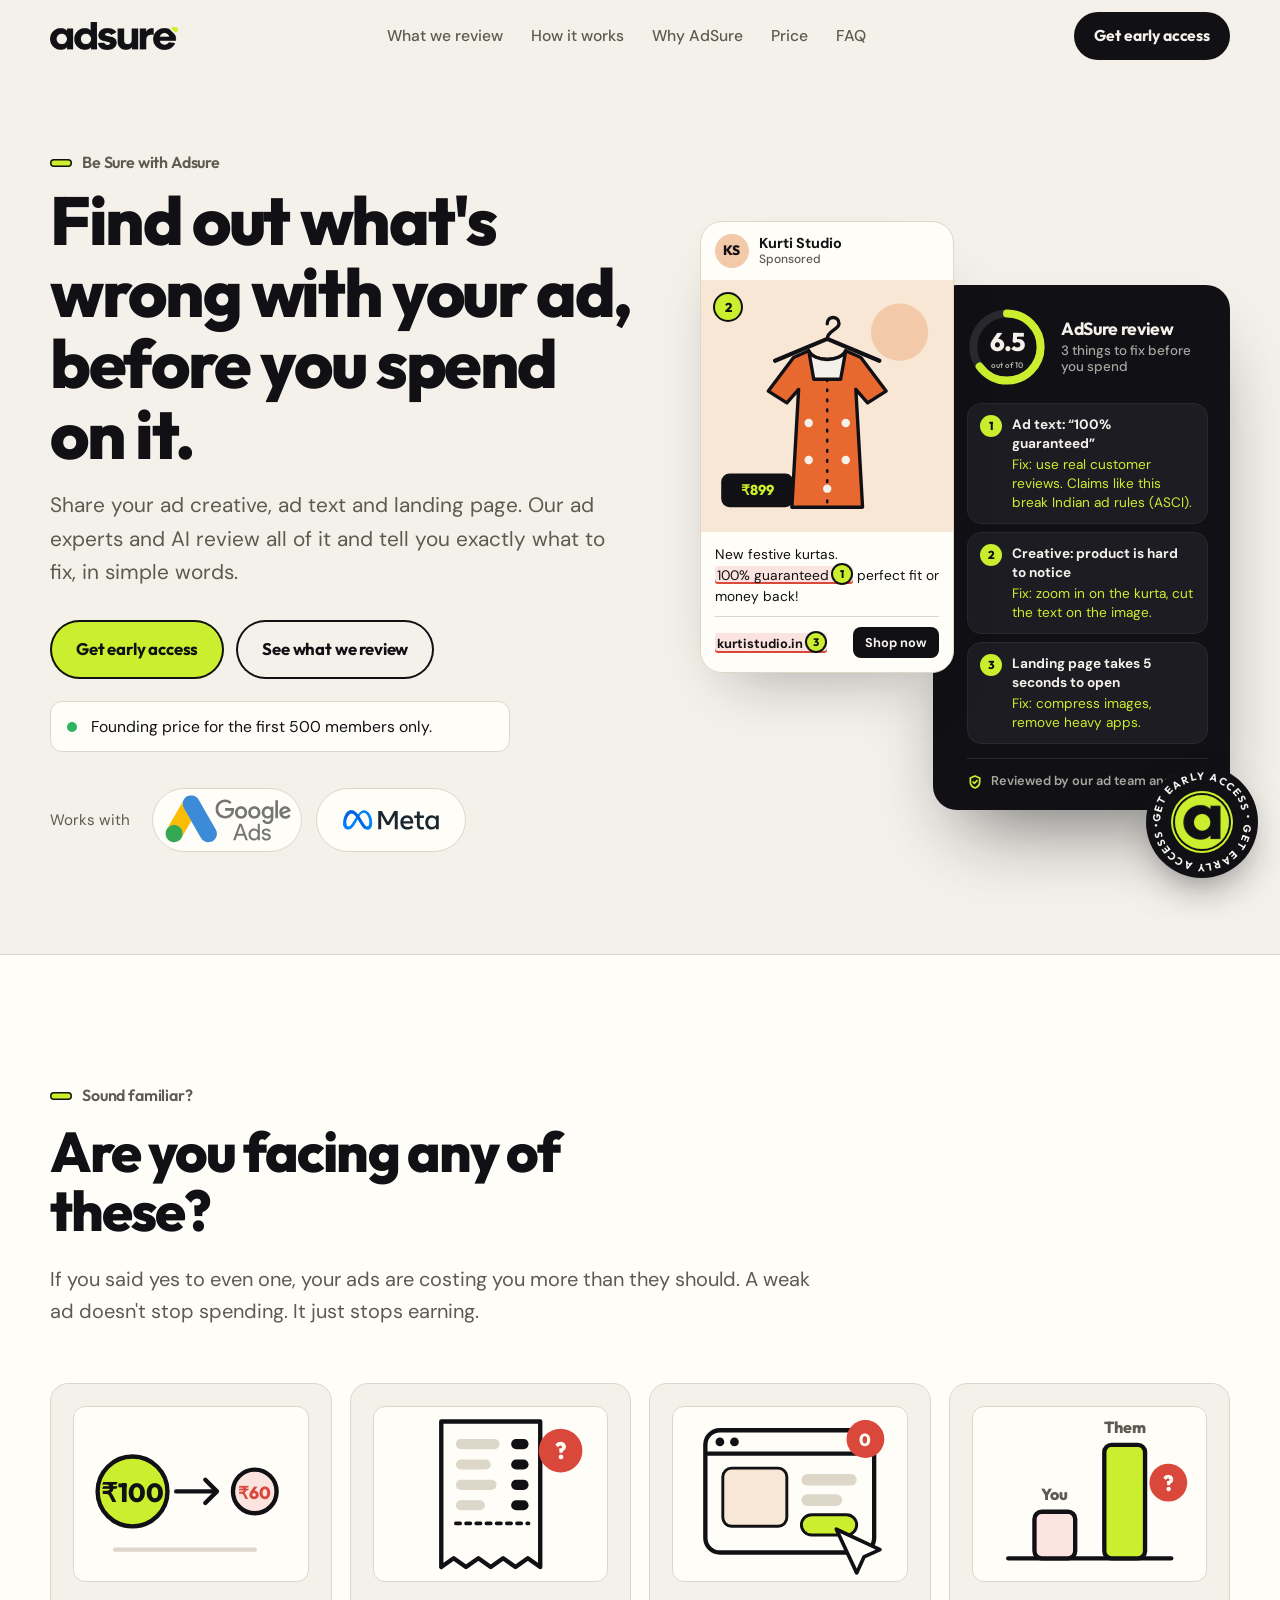
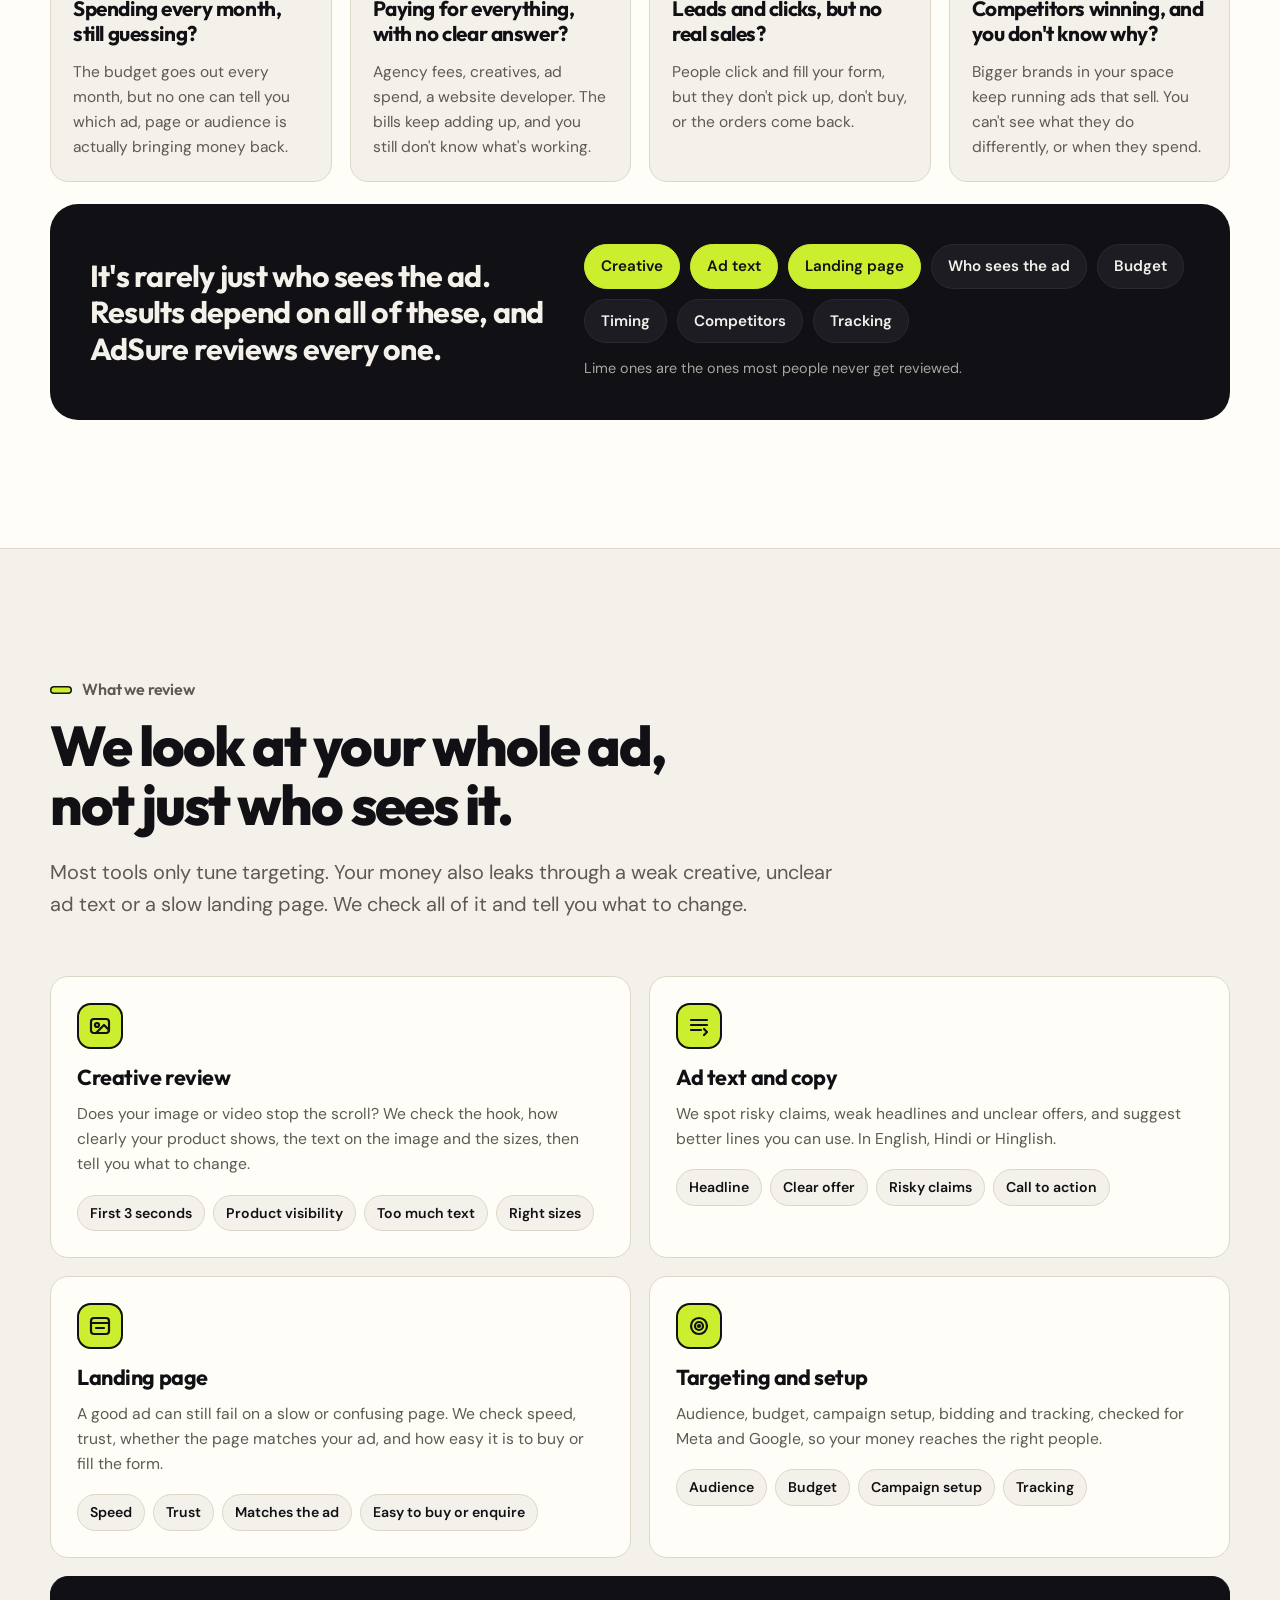
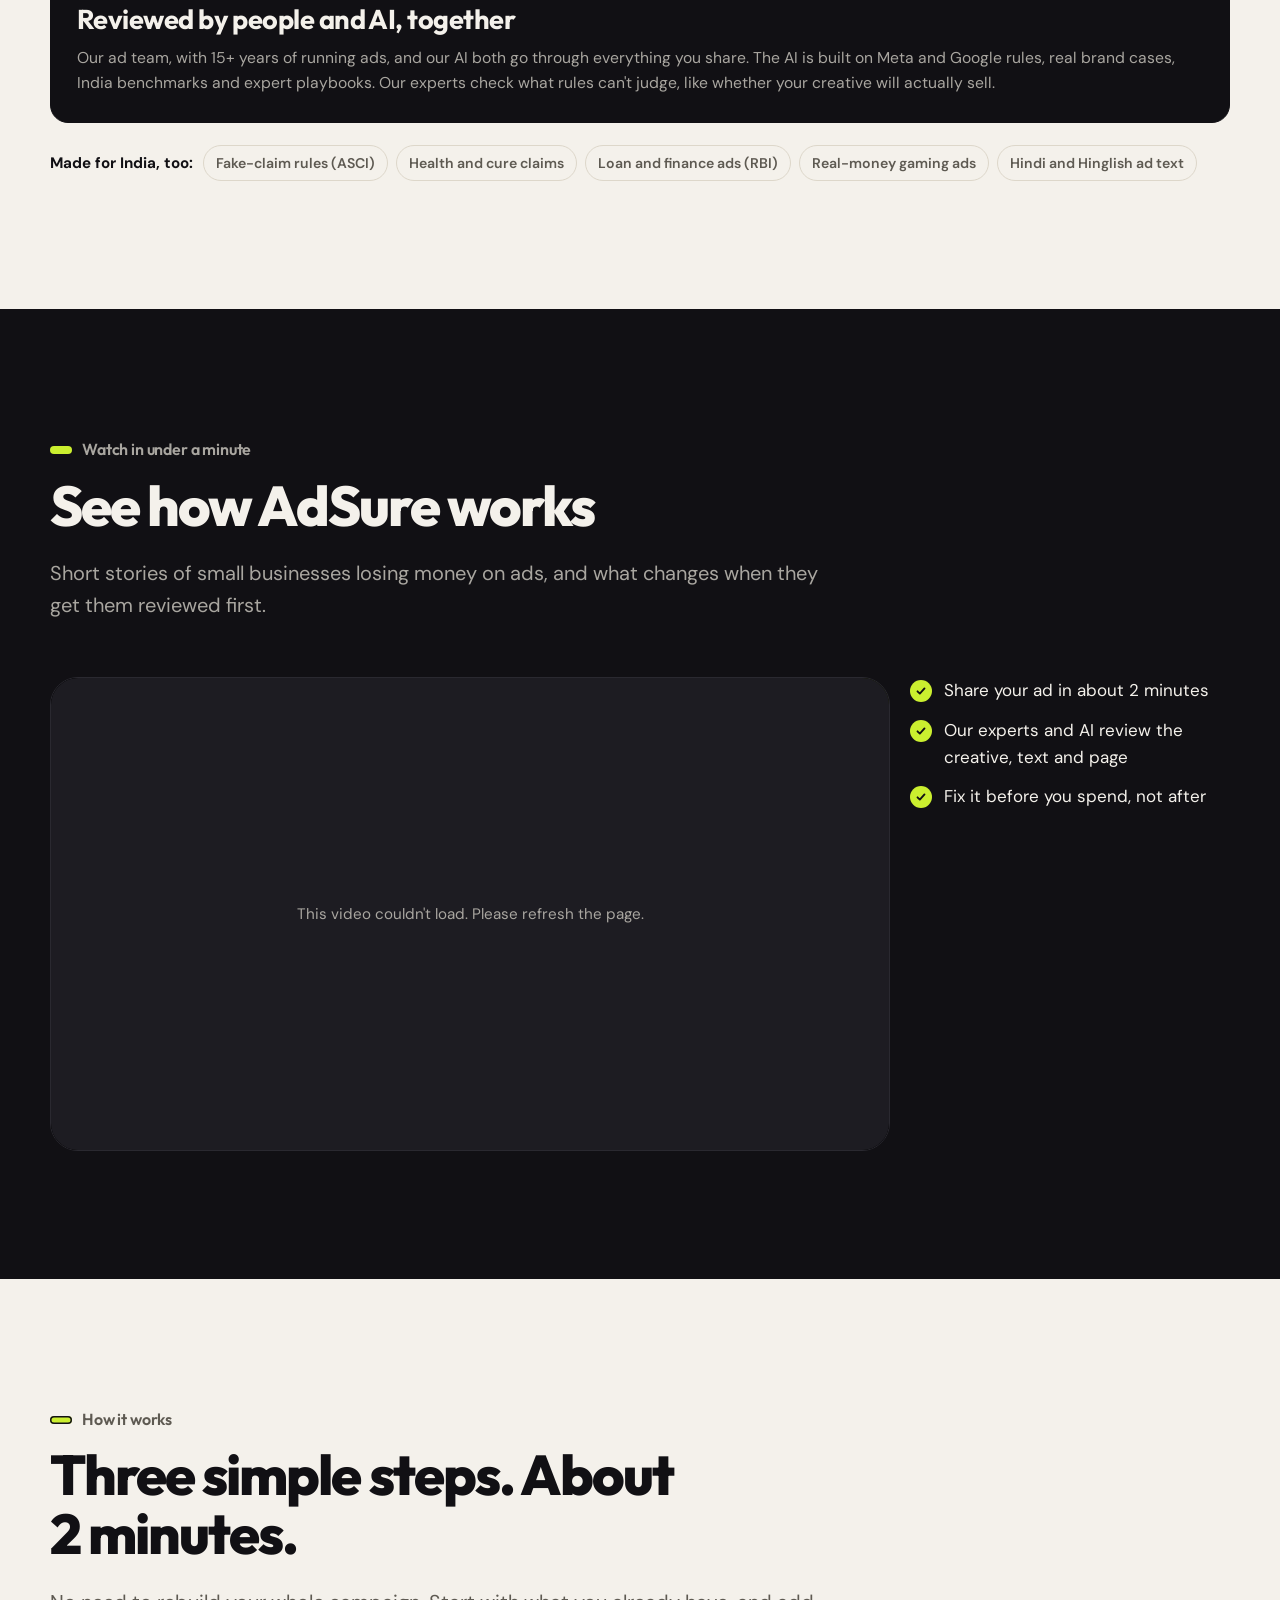
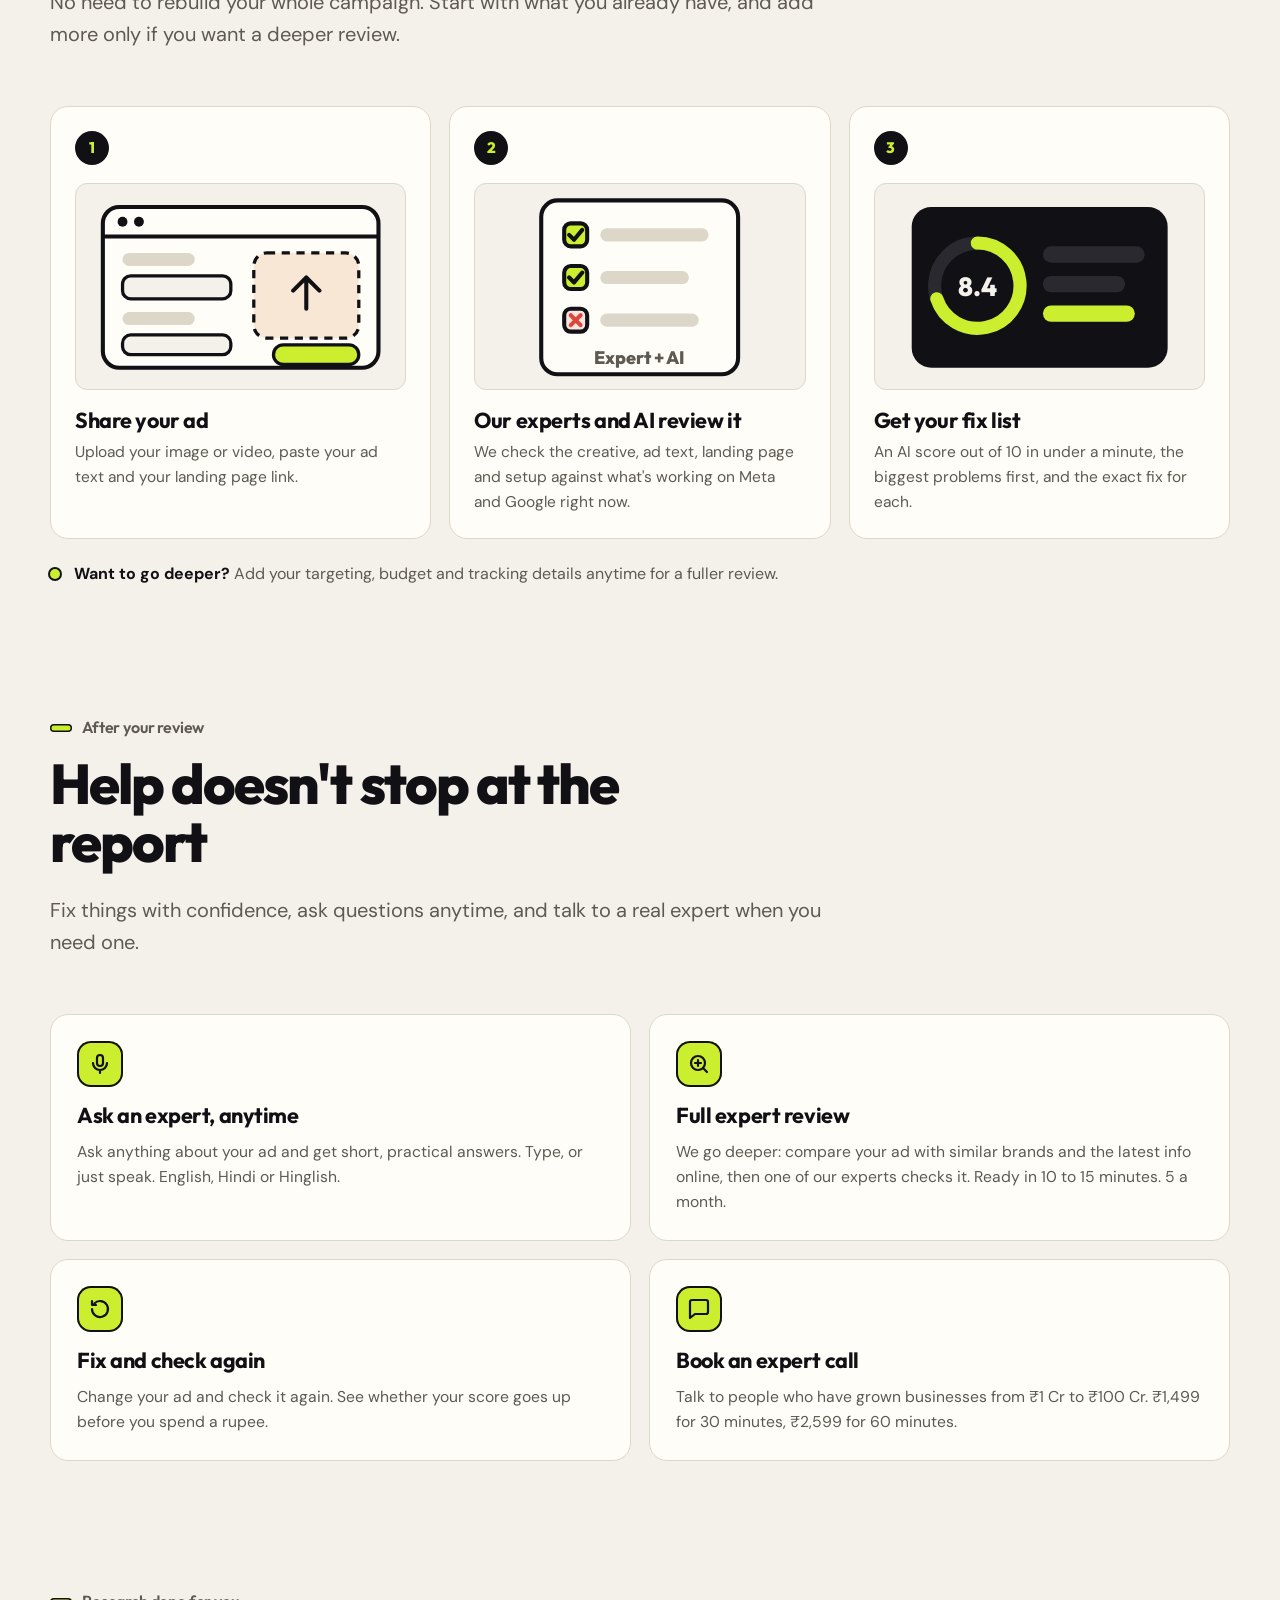
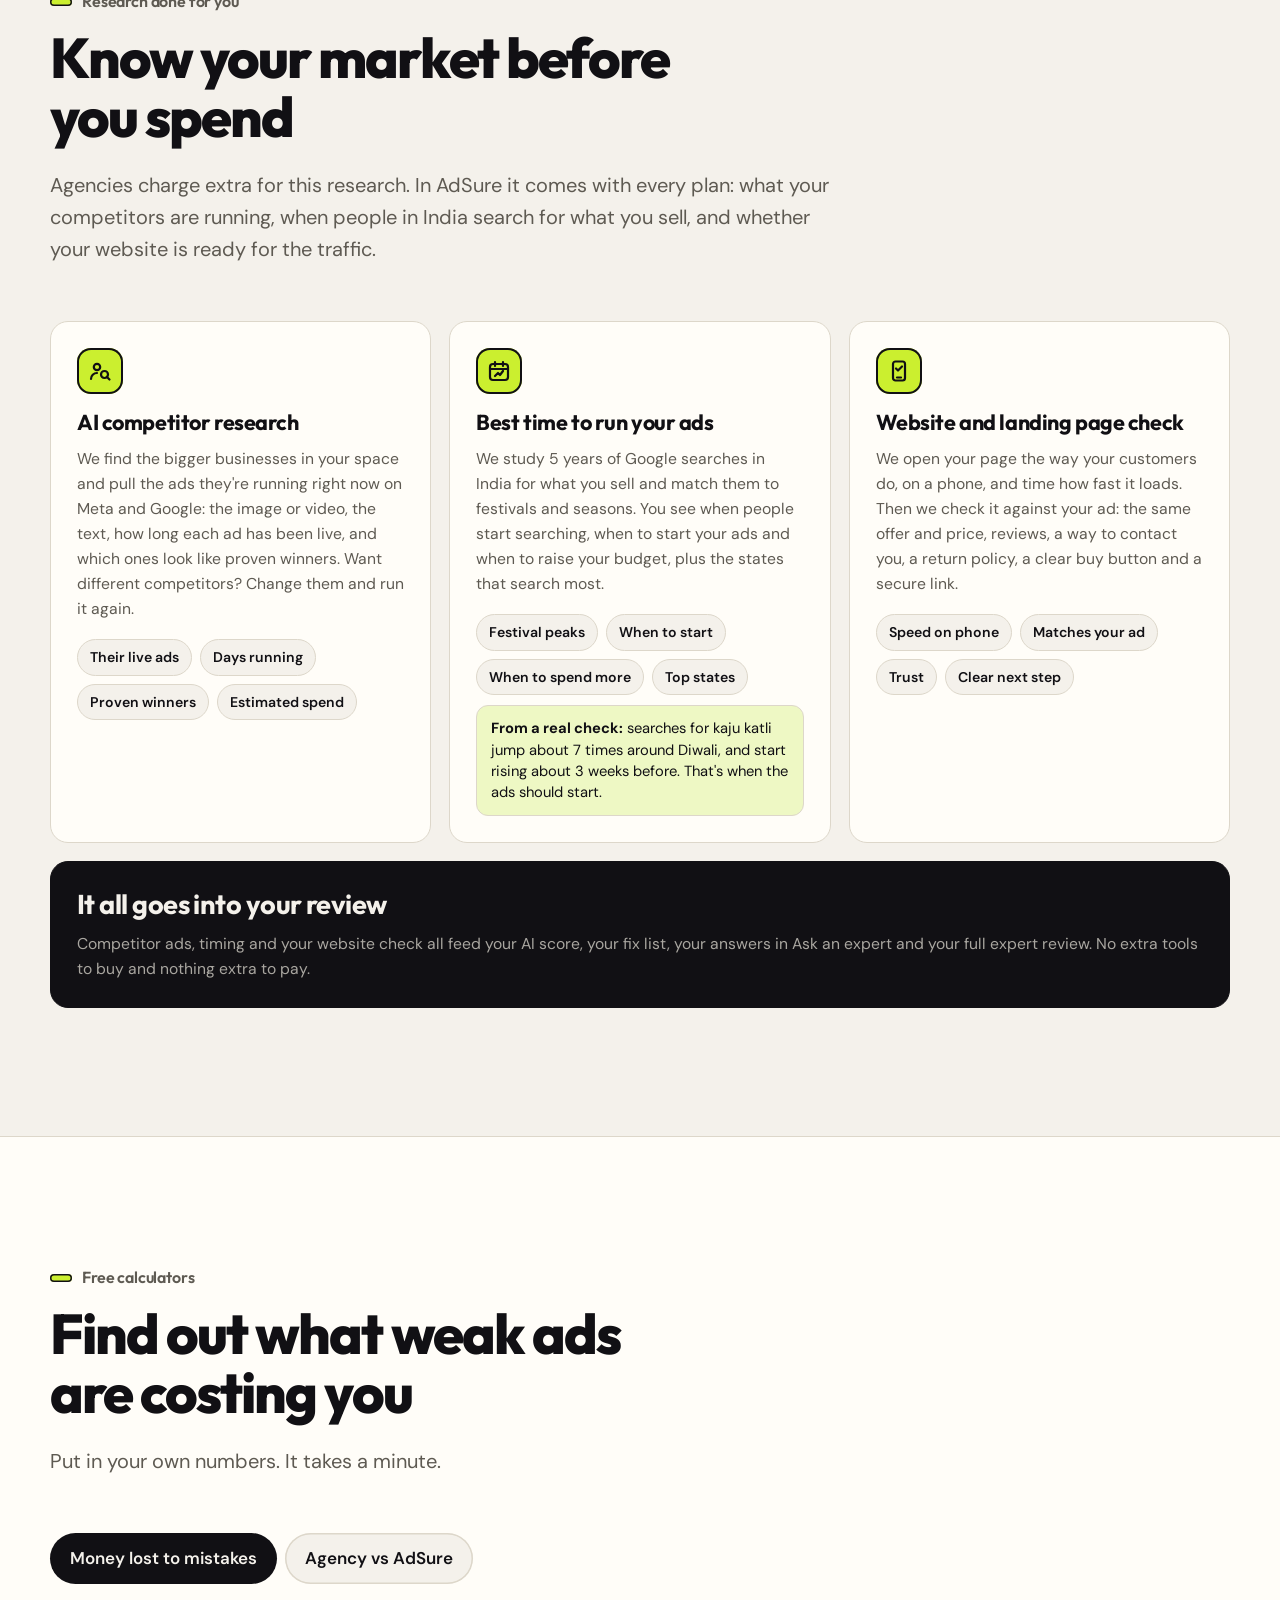
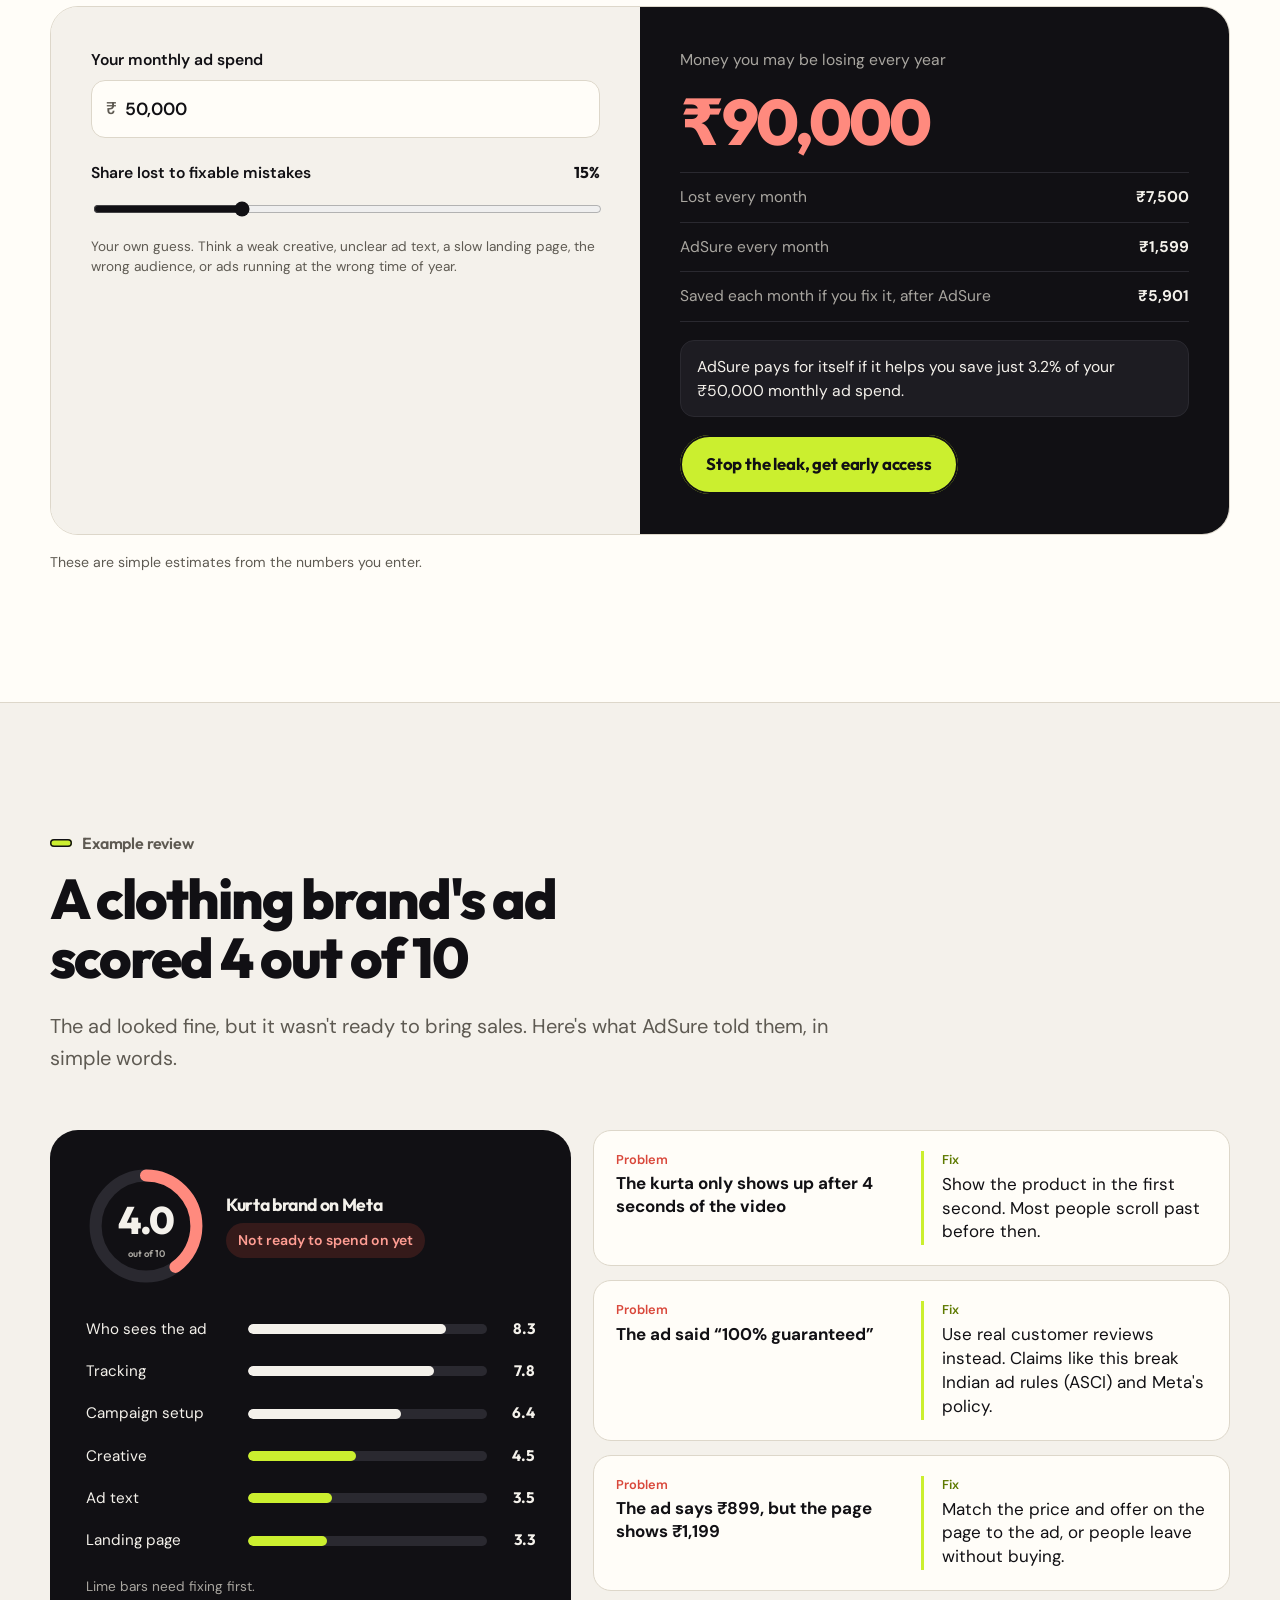
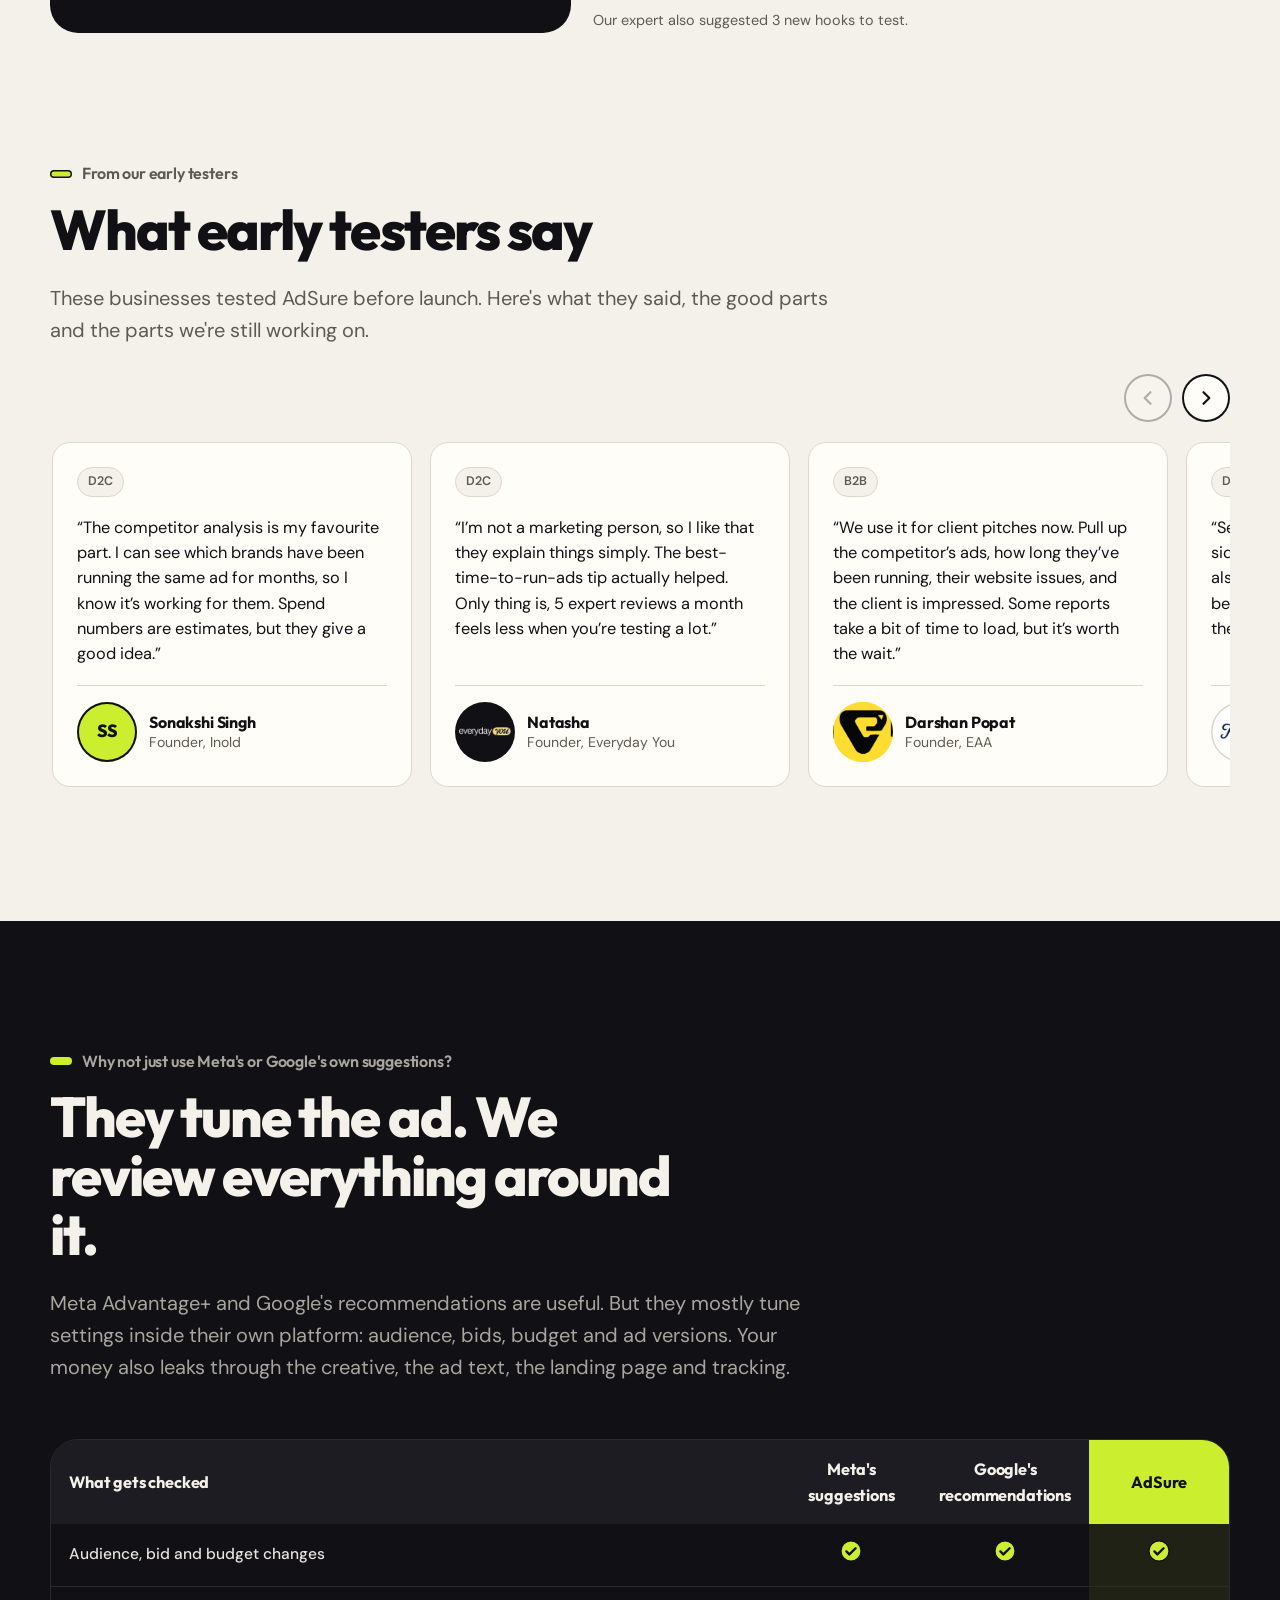
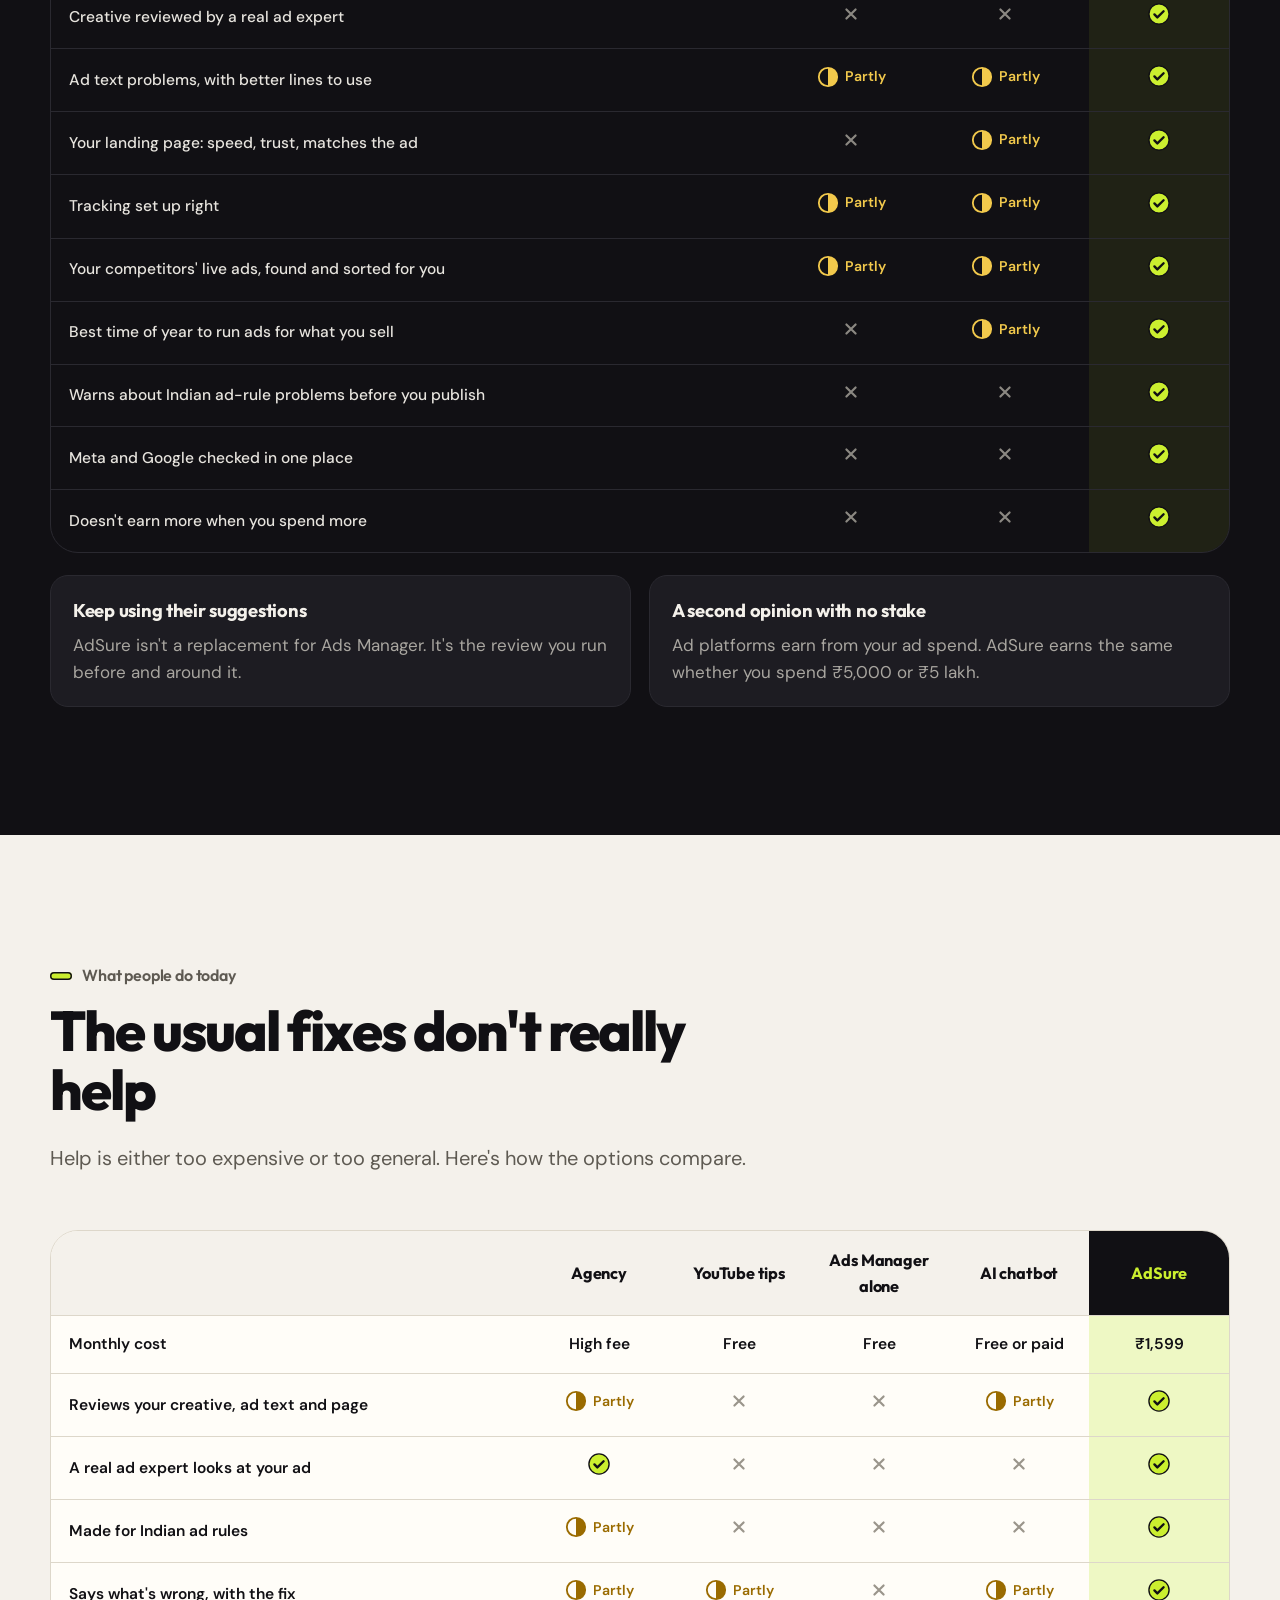
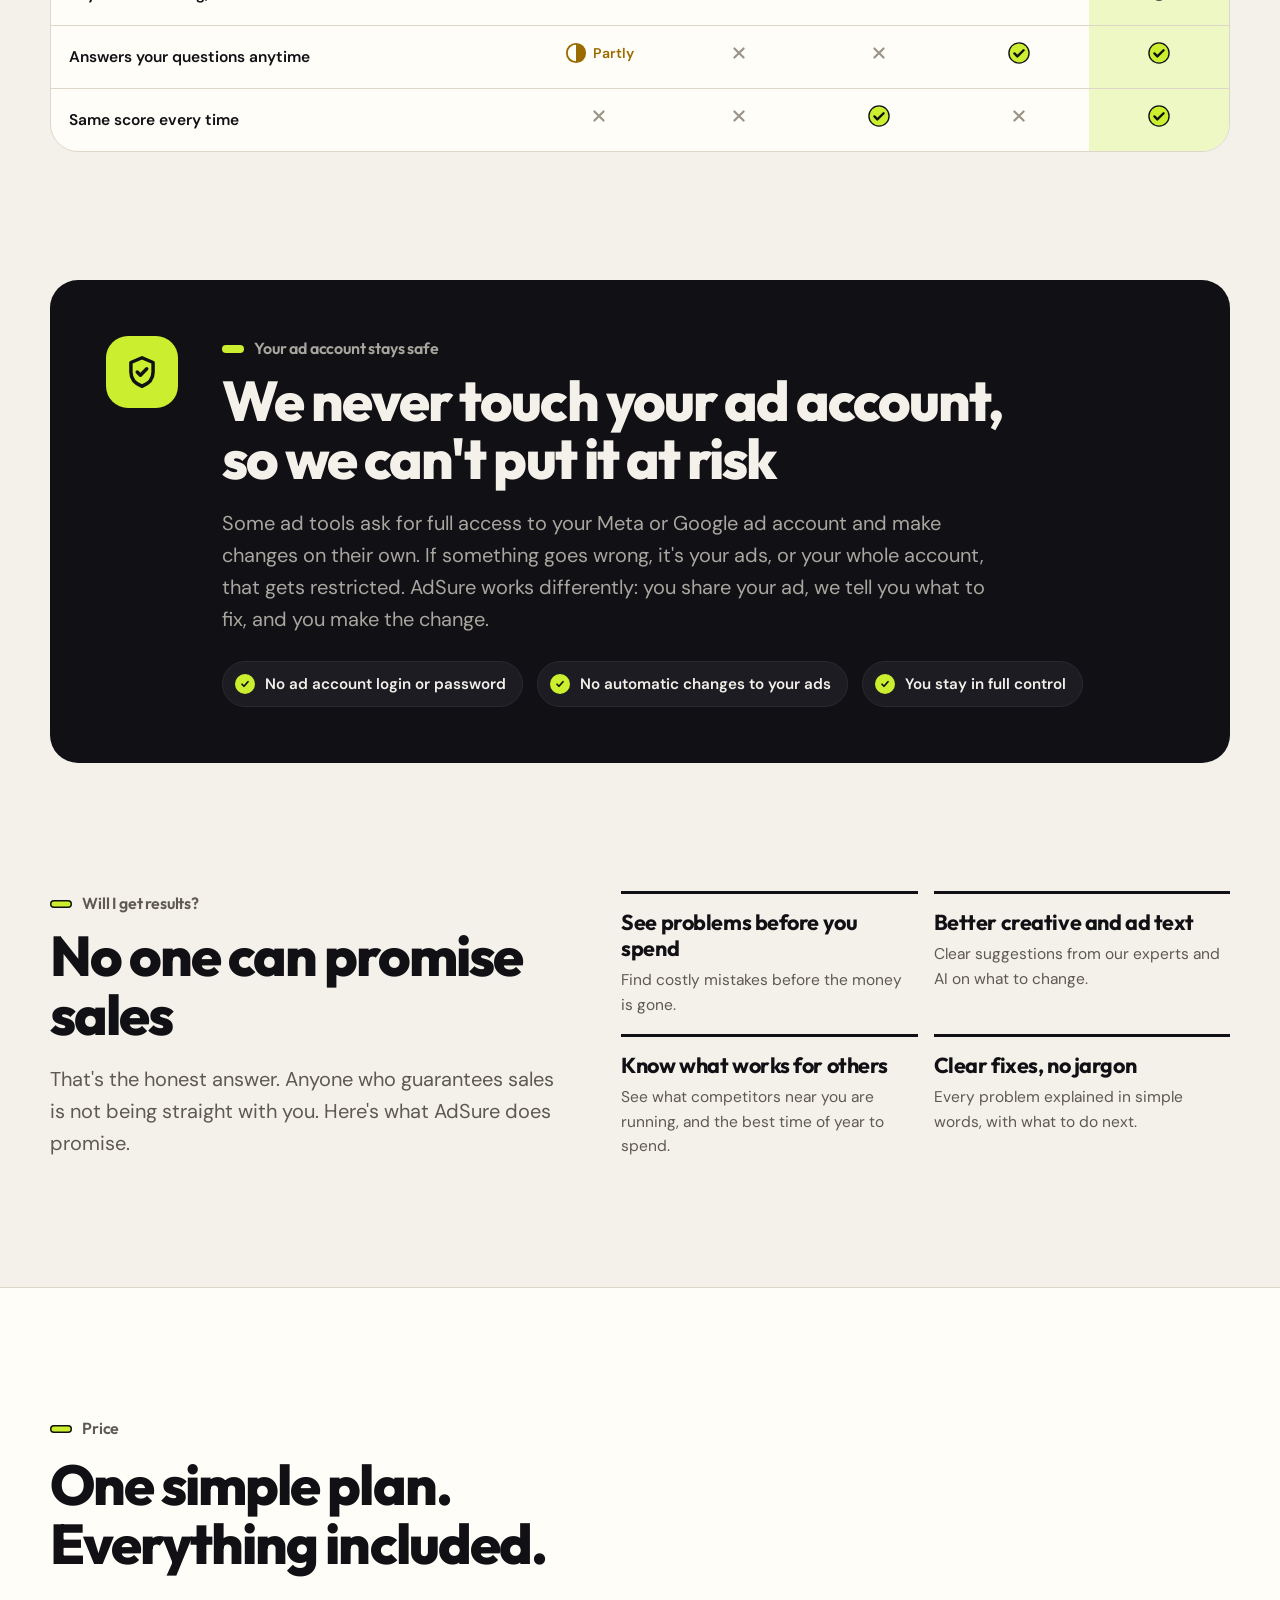
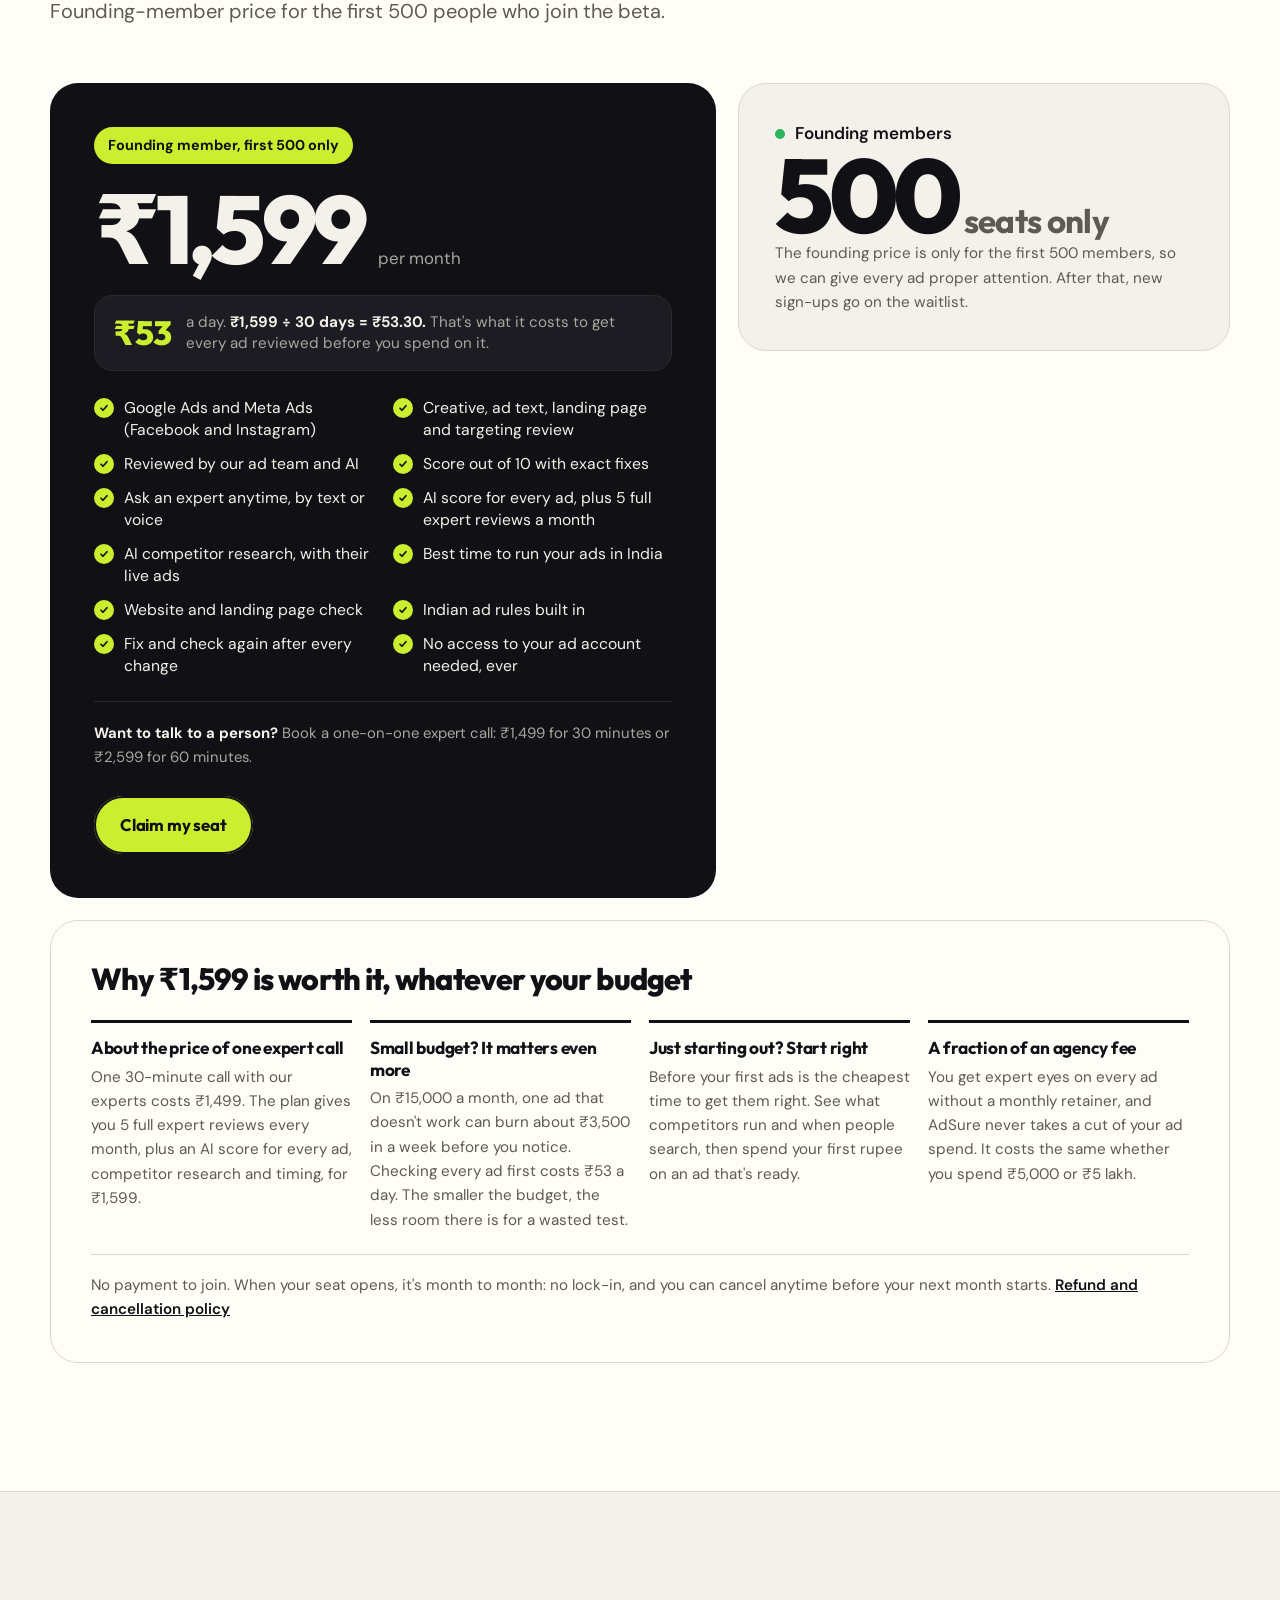
==== commit 41e4f619: "Put tester logos inside round circles Logos fill the round avatar (EAA uses its icon mark); initials" ====
--- a/index.html
+++ b/index.html
@@ -298,18 +298,17 @@
 .rv-btn:disabled{opacity:.3;cursor:default;background:var(--paper)}
 @media (max-width:640px){.rv-btn{display:none}.rv-hint{display:block}.rv-nav{margin-top:-20px}}
 .rv{flex:0 0 min(360px,84%);scroll-snap-align:start;margin:0;background:var(--paper);border:1px solid var(--line);border-radius:var(--r-md);padding:24px;display:flex;flex-direction:column;gap:18px}
-.rv-logo{flex:none;height:44px;max-width:132px;display:flex;align-items:center;justify-content:center;background:#fff;border:1px solid var(--line);border-radius:12px;padding:6px 10px;overflow:hidden}
-.rv-logo img{height:100%;width:auto;max-width:100%;object-fit:contain}
-.rv-logo.ink{background:var(--ink);border-color:var(--ink)}
-.rv-logo img[src*="eaa"]{border-radius:4px}
-.rv-logo:has(img[src*="eaa"]){background:#FEDC30;border-color:#FEDC30;padding:4px 8px}
+.rv-av.rv-logo{width:60px;height:60px;background:#fff;box-shadow:inset 0 0 0 1.5px var(--line);overflow:hidden;padding:9px}
+.rv-av.rv-logo img{width:100%;height:100%;object-fit:contain}
+.rv-av.rv-logo.ink{background:var(--ink);box-shadow:none;padding:4px}
+.rv-av.rv-logo:has(img[src*="eaa"]){background:#FEDC30;box-shadow:none;padding:0}
 .rv blockquote{margin:0;flex:1}
 .rv blockquote p{font-size:1.02rem;line-height:1.55;color:var(--ink)}
 .rv figcaption{display:flex;align-items:center;gap:12px;padding-top:16px;border-top:1px solid var(--line)}
 .rv figcaption>span:nth-child(2){display:grid;line-height:1.3;min-width:0}
 .rv figcaption b{font-family:var(--head);font-size:1rem;letter-spacing:-.01em}
 .rv figcaption small{color:var(--muted);font-size:.88rem}
-.rv-av{width:42px;height:42px;flex:none;border-radius:50%;background:var(--lime);box-shadow:inset 0 0 0 2px var(--ink);display:grid;place-items:center;font-family:var(--head);font-weight:800;font-size:.9rem}
+.rv-av{width:60px;height:60px;flex:none;border-radius:50%;background:var(--lime);box-shadow:inset 0 0 0 2px var(--ink);display:grid;place-items:center;font-family:var(--head);font-weight:800;font-size:1.1rem}
 .rv-tag{align-self:flex-start;flex:none;background:var(--cream);border:1px solid var(--line);border-radius:999px;padding:4px 10px;font-size:.78rem;font-weight:600;color:var(--muted);white-space:nowrap}
 
 /* ---------- Nav ---------- */
@@ -1310,17 +1309,17 @@
       <figure class="rv">
         <span class="rv-tag">D2C</span>
         <blockquote><p>“I’m not a marketing person, so I like that they explain things simply. The best-time-to-run-ads tip actually helped. Only thing is, 5 expert reviews a month feels less when you’re testing a lot.”</p></blockquote>
-        <figcaption><span class="rv-logo ink"><img src="assets/testers/everyday-you.png" alt="Everyday You" loading="lazy" decoding="async"></span><span><b>Natasha</b><small>Founder, Everyday You</small></span></figcaption>
+        <figcaption><span class="rv-av rv-logo ink"><img src="assets/testers/everyday-you.png" alt="Everyday You" loading="lazy" decoding="async"></span><span><b>Natasha</b><small>Founder, Everyday You</small></span></figcaption>
       </figure>
       <figure class="rv">
         <span class="rv-tag">B2B</span>
         <blockquote><p>“We use it for client pitches now. Pull up the competitor’s ads, how long they’ve been running, their website issues, and the client is impressed. Some reports take a bit of time to load, but it’s worth the wait.”</p></blockquote>
-        <figcaption><span class="rv-logo"><img src="assets/testers/eaa.png" alt="Exceptional Ad Agency" loading="lazy" decoding="async"></span><span><b>Darshan Popat</b><small>Founder, EAA</small></span></figcaption>
+        <figcaption><span class="rv-av rv-logo"><img src="assets/testers/eaa-icon.png" alt="Exceptional Ad Agency" loading="lazy" decoding="async"></span><span><b>Darshan Popat</b><small>Founder, EAA</small></span></figcaption>
       </figure>
       <figure class="rv">
         <span class="rv-tag">D2C</span>
         <blockquote><p>“Seeing my competitors’ best creatives side by side opened my eyes, yaar. They also told me my product was getting lost behind the text. Didn’t like hearing it, but they were right.”</p></blockquote>
-        <figcaption><span class="rv-logo"><img src="assets/testers/kalakriti.png" alt="Kalakriti" loading="lazy" decoding="async"></span><span><b>Ashwin</b><small>Founder, Kalakriti</small></span></figcaption>
+        <figcaption><span class="rv-av rv-logo"><img src="assets/testers/kalakriti.png" alt="Kalakriti" loading="lazy" decoding="async"></span><span><b>Ashwin</b><small>Founder, Kalakriti</small></span></figcaption>
       </figure>
       <figure class="rv">
         <span class="rv-tag">Lead Gen</span>
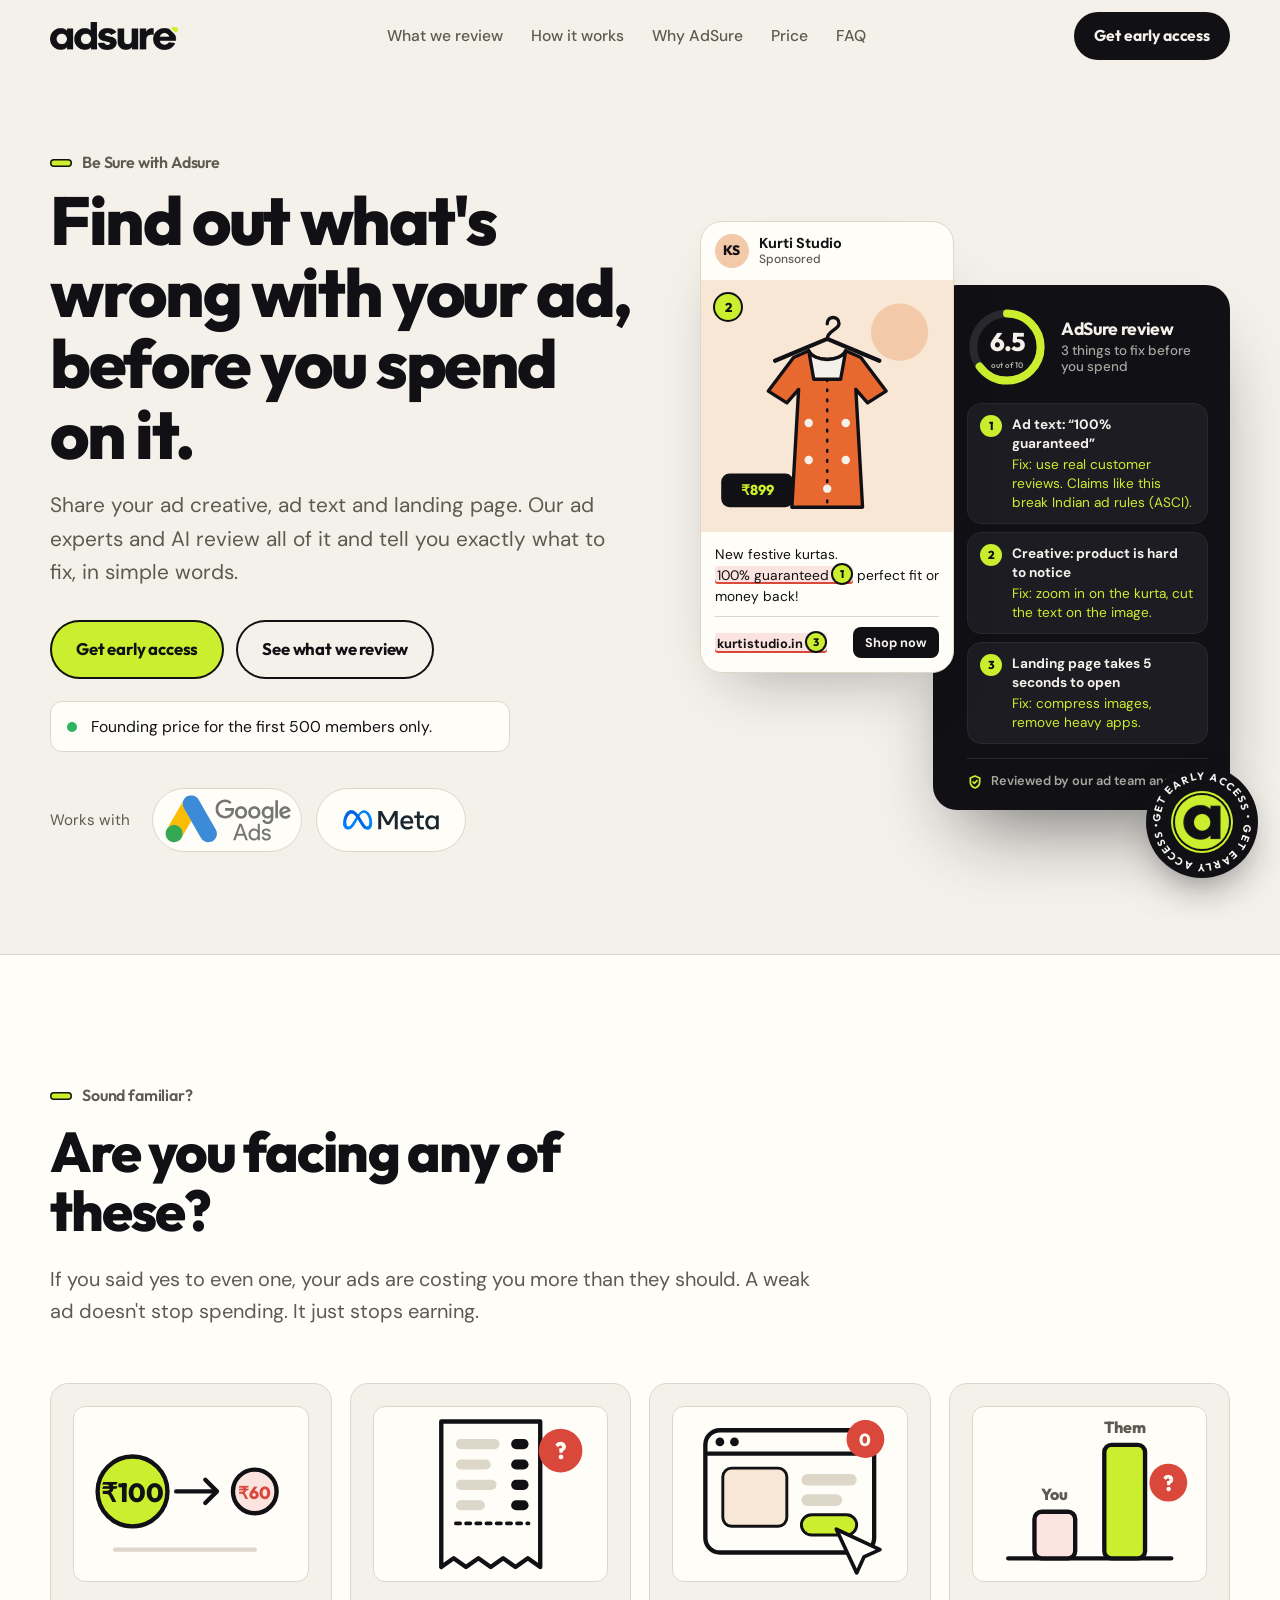
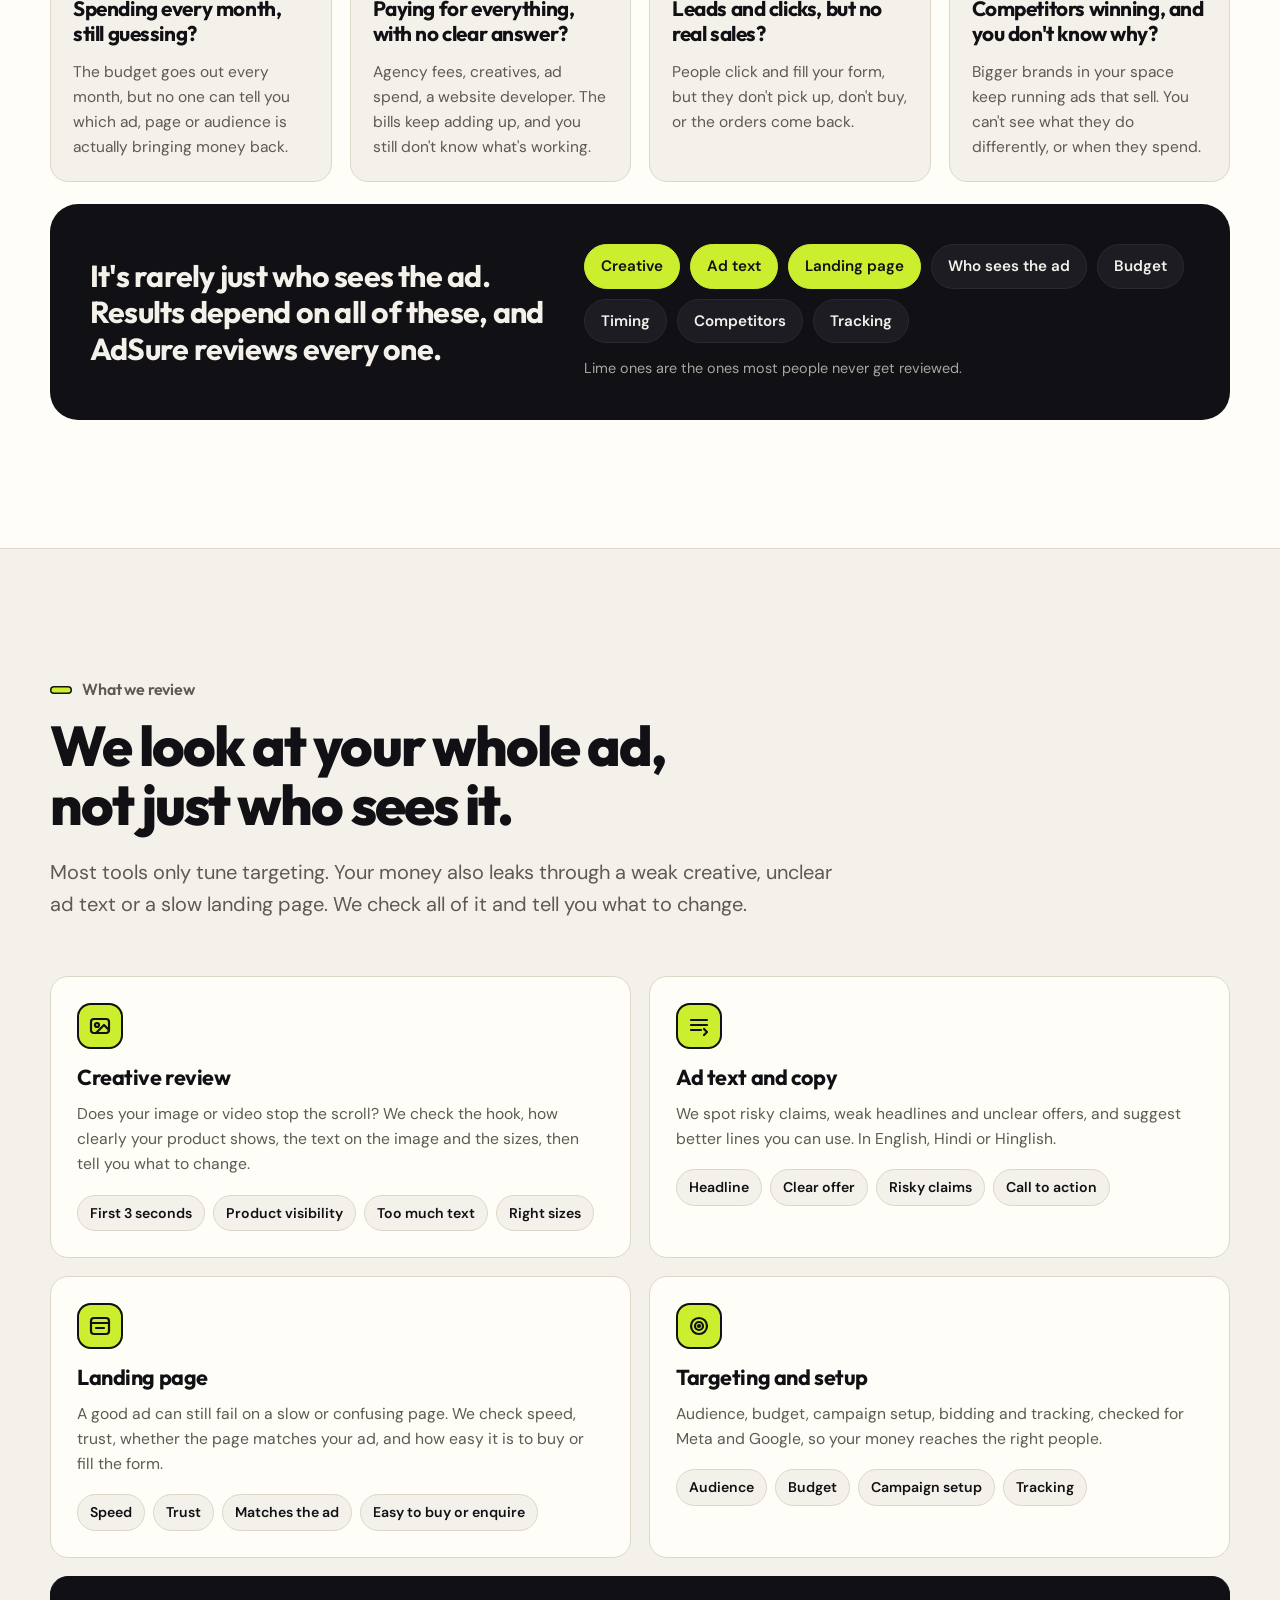
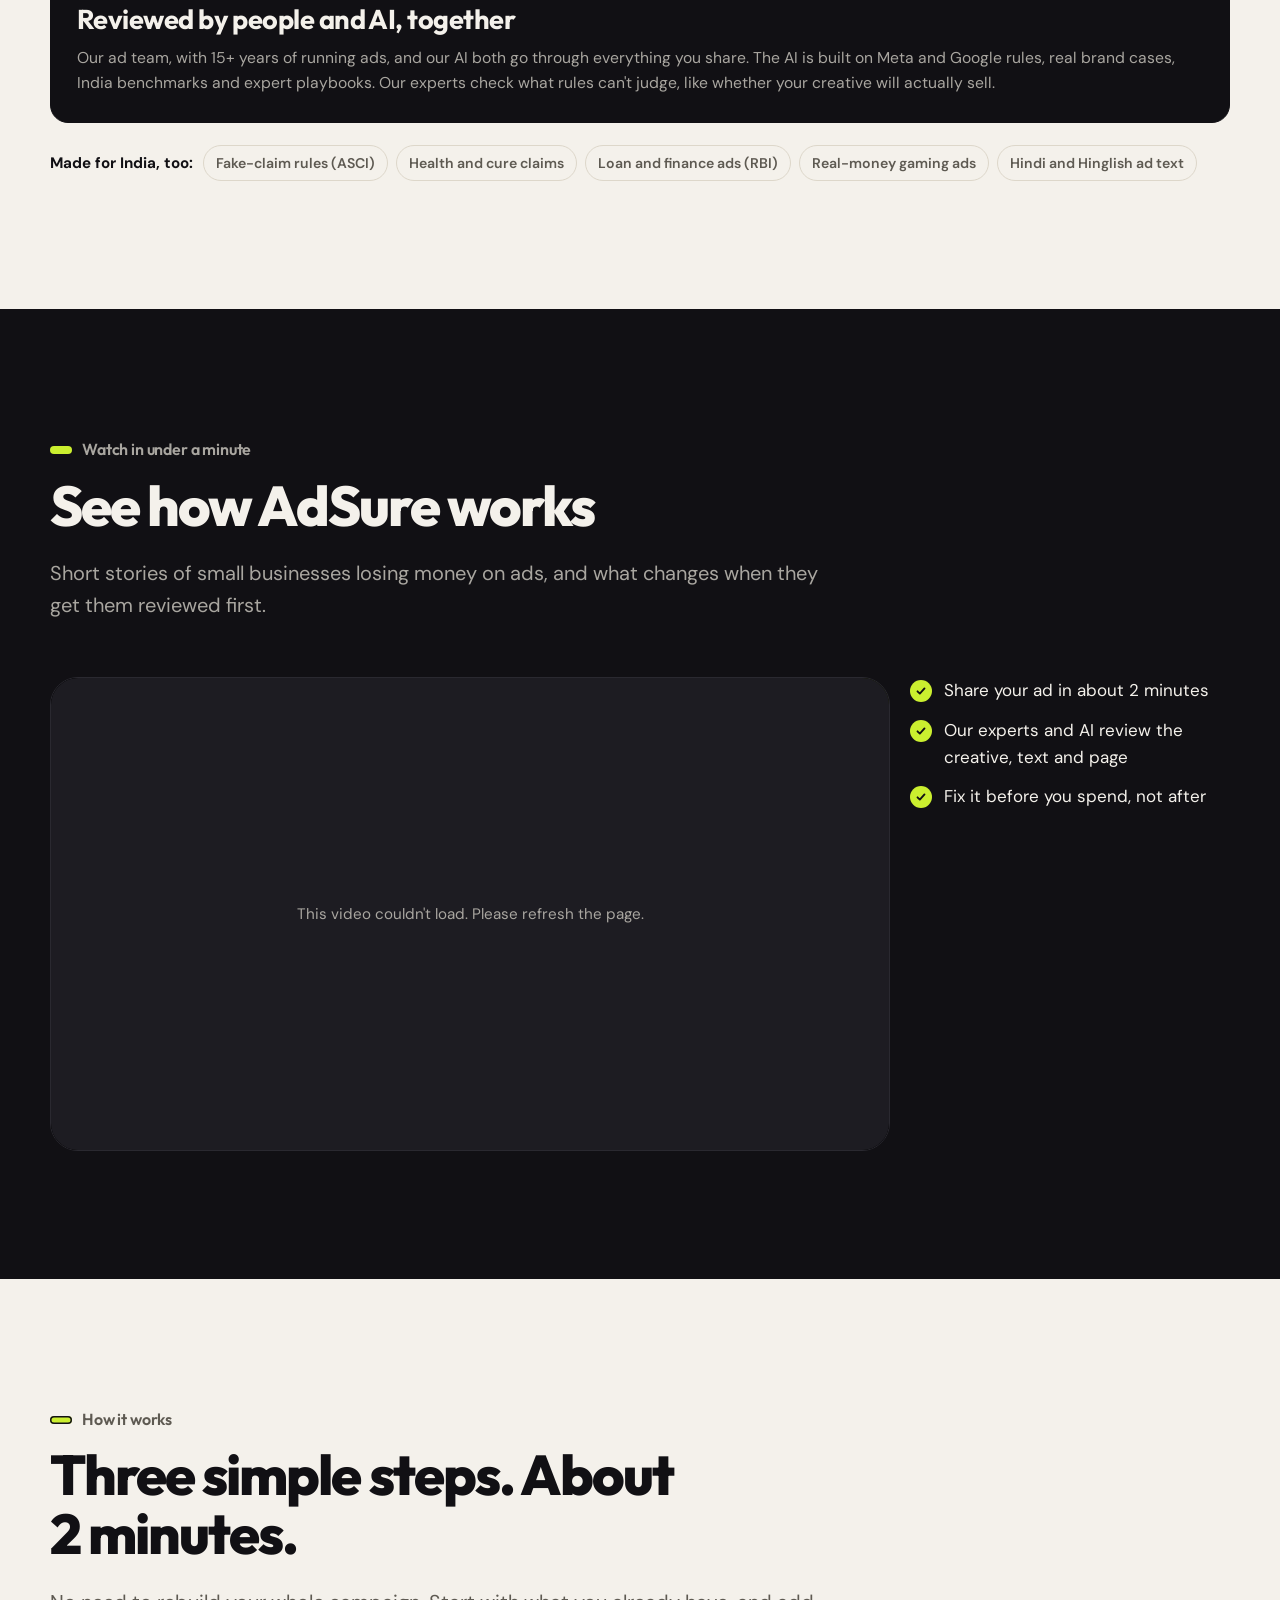
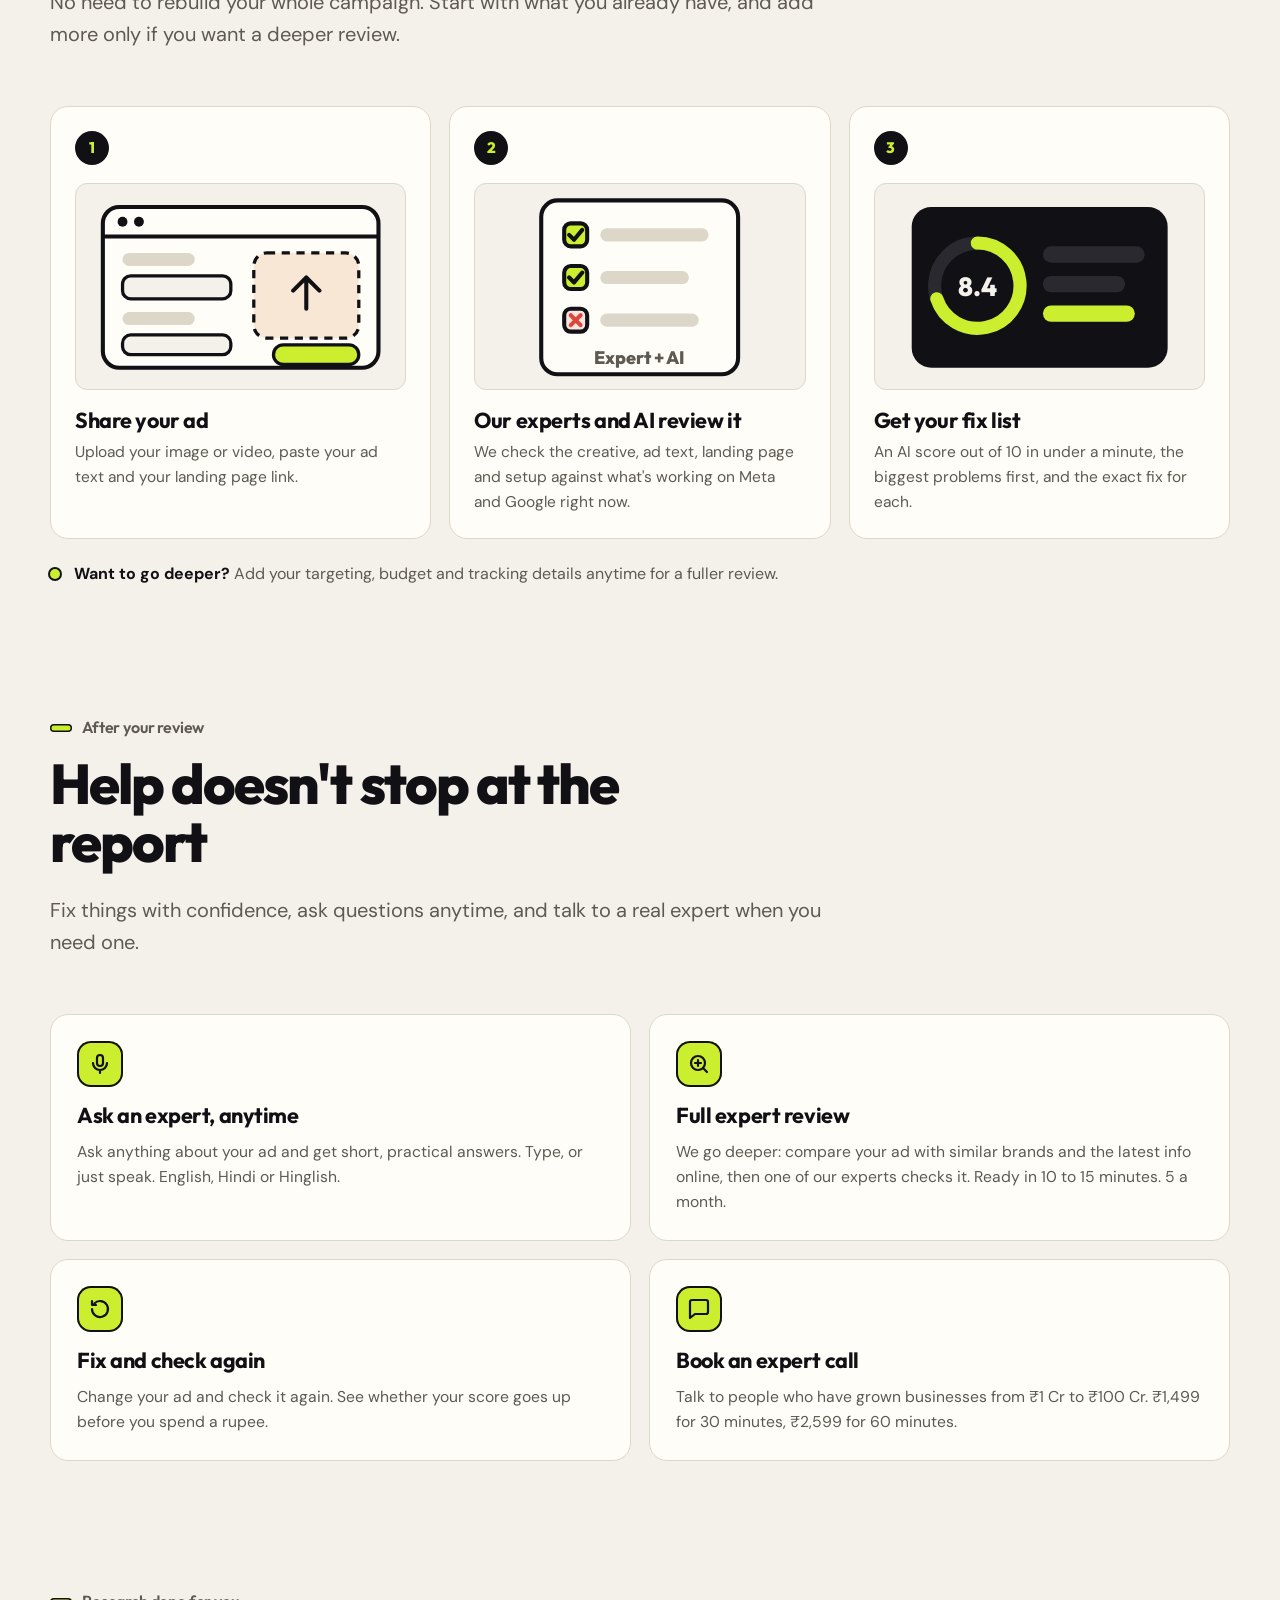
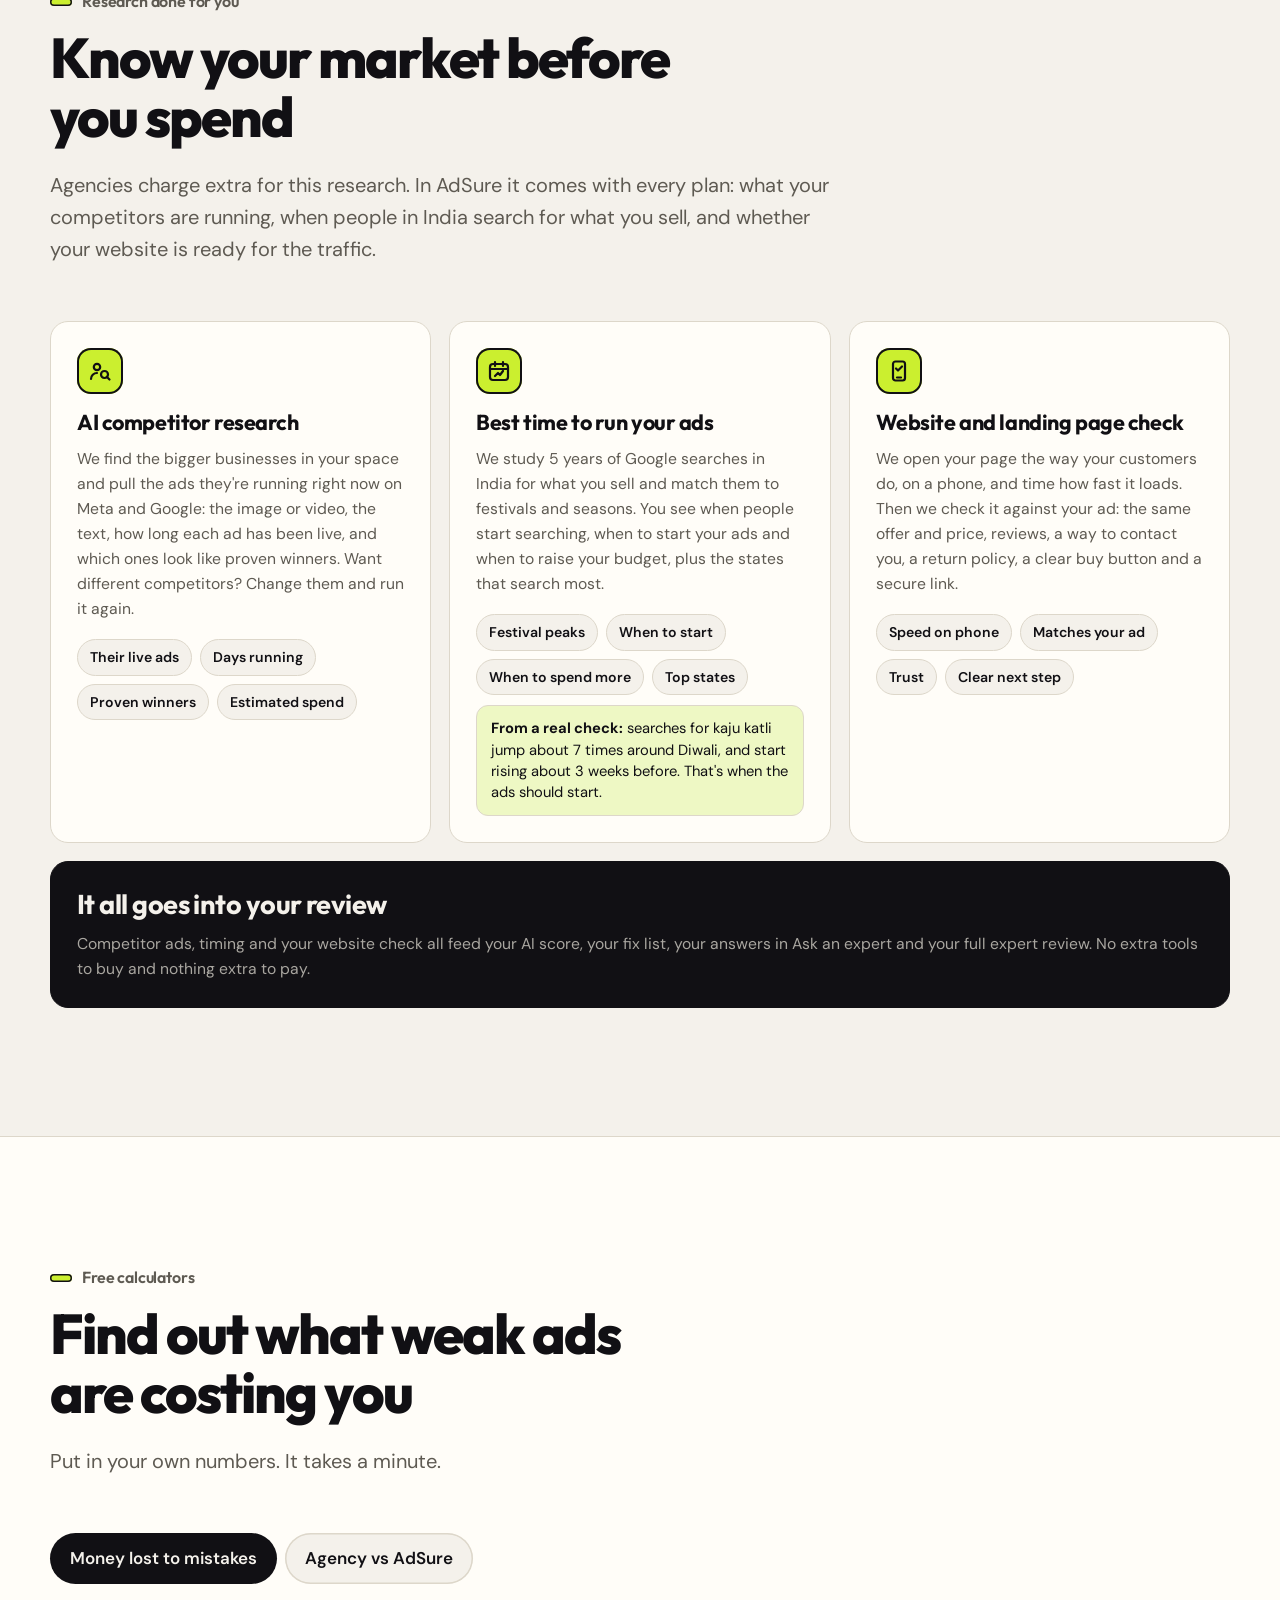
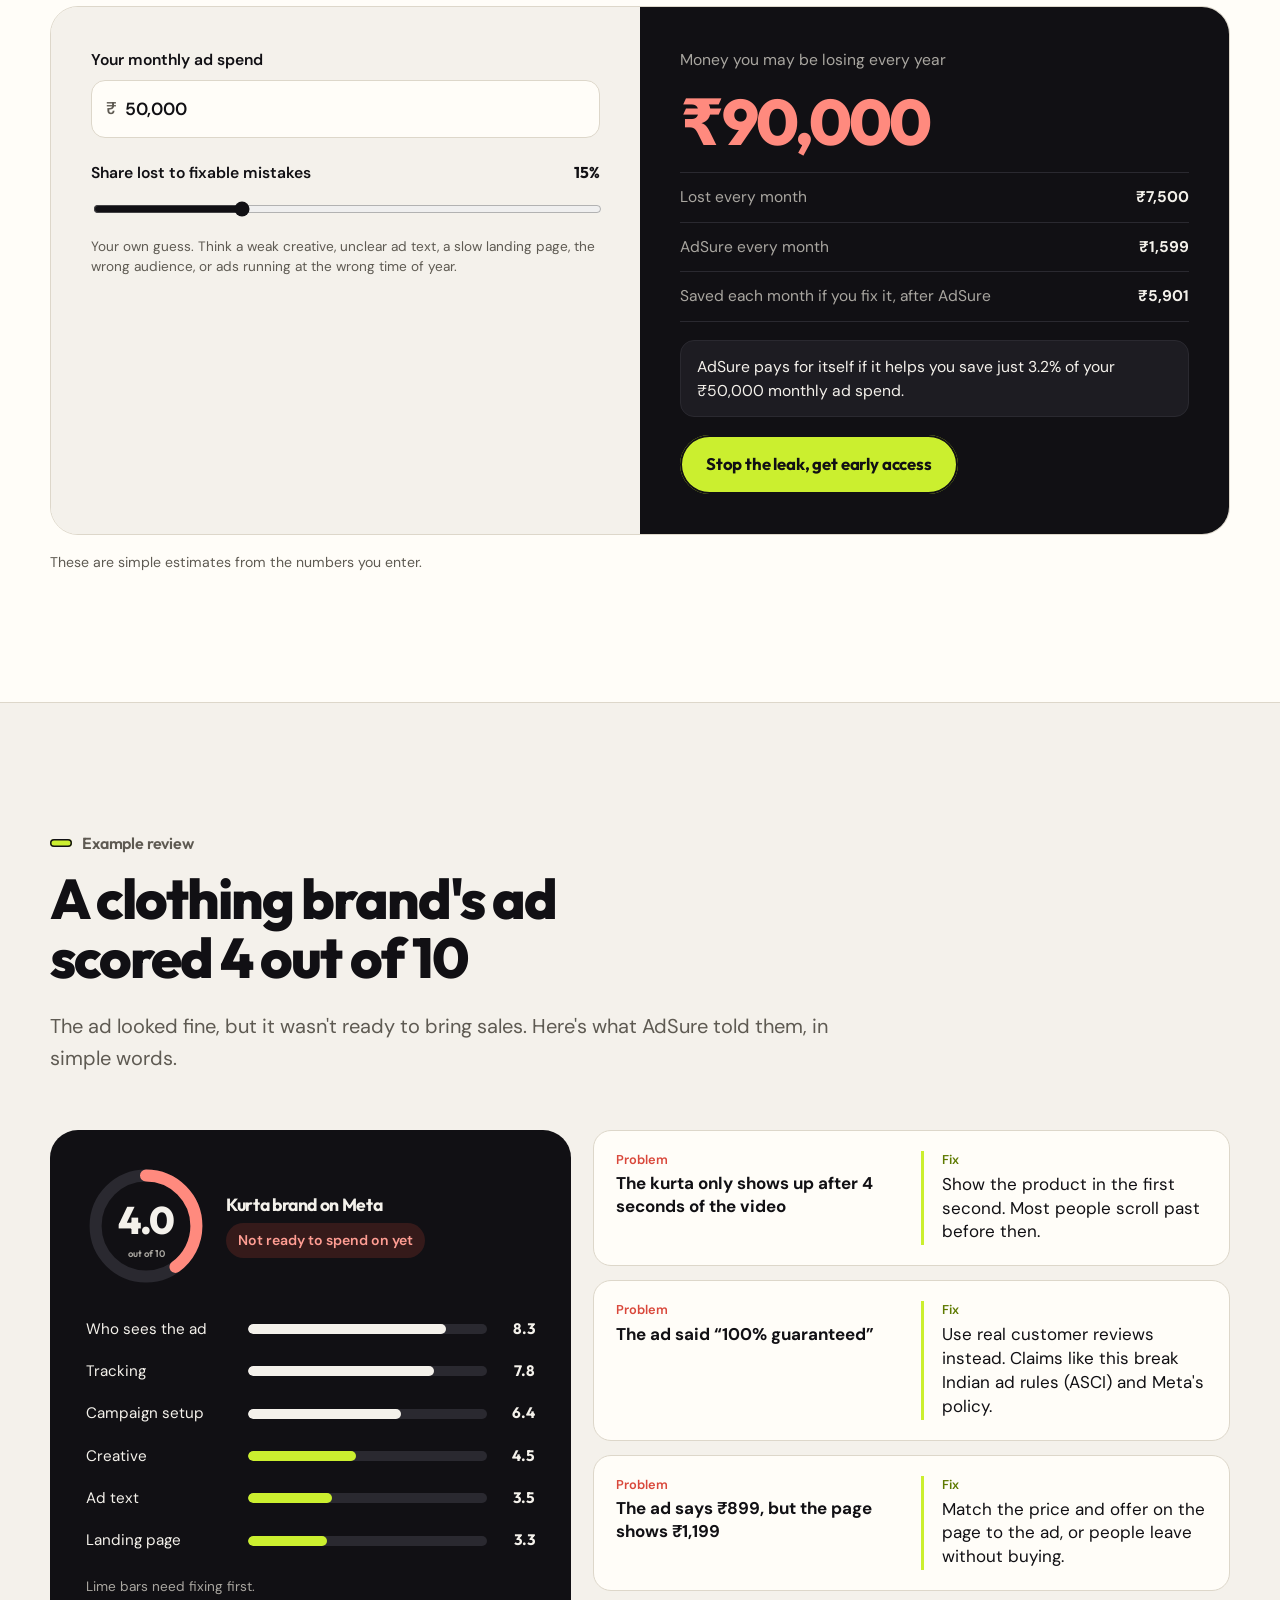
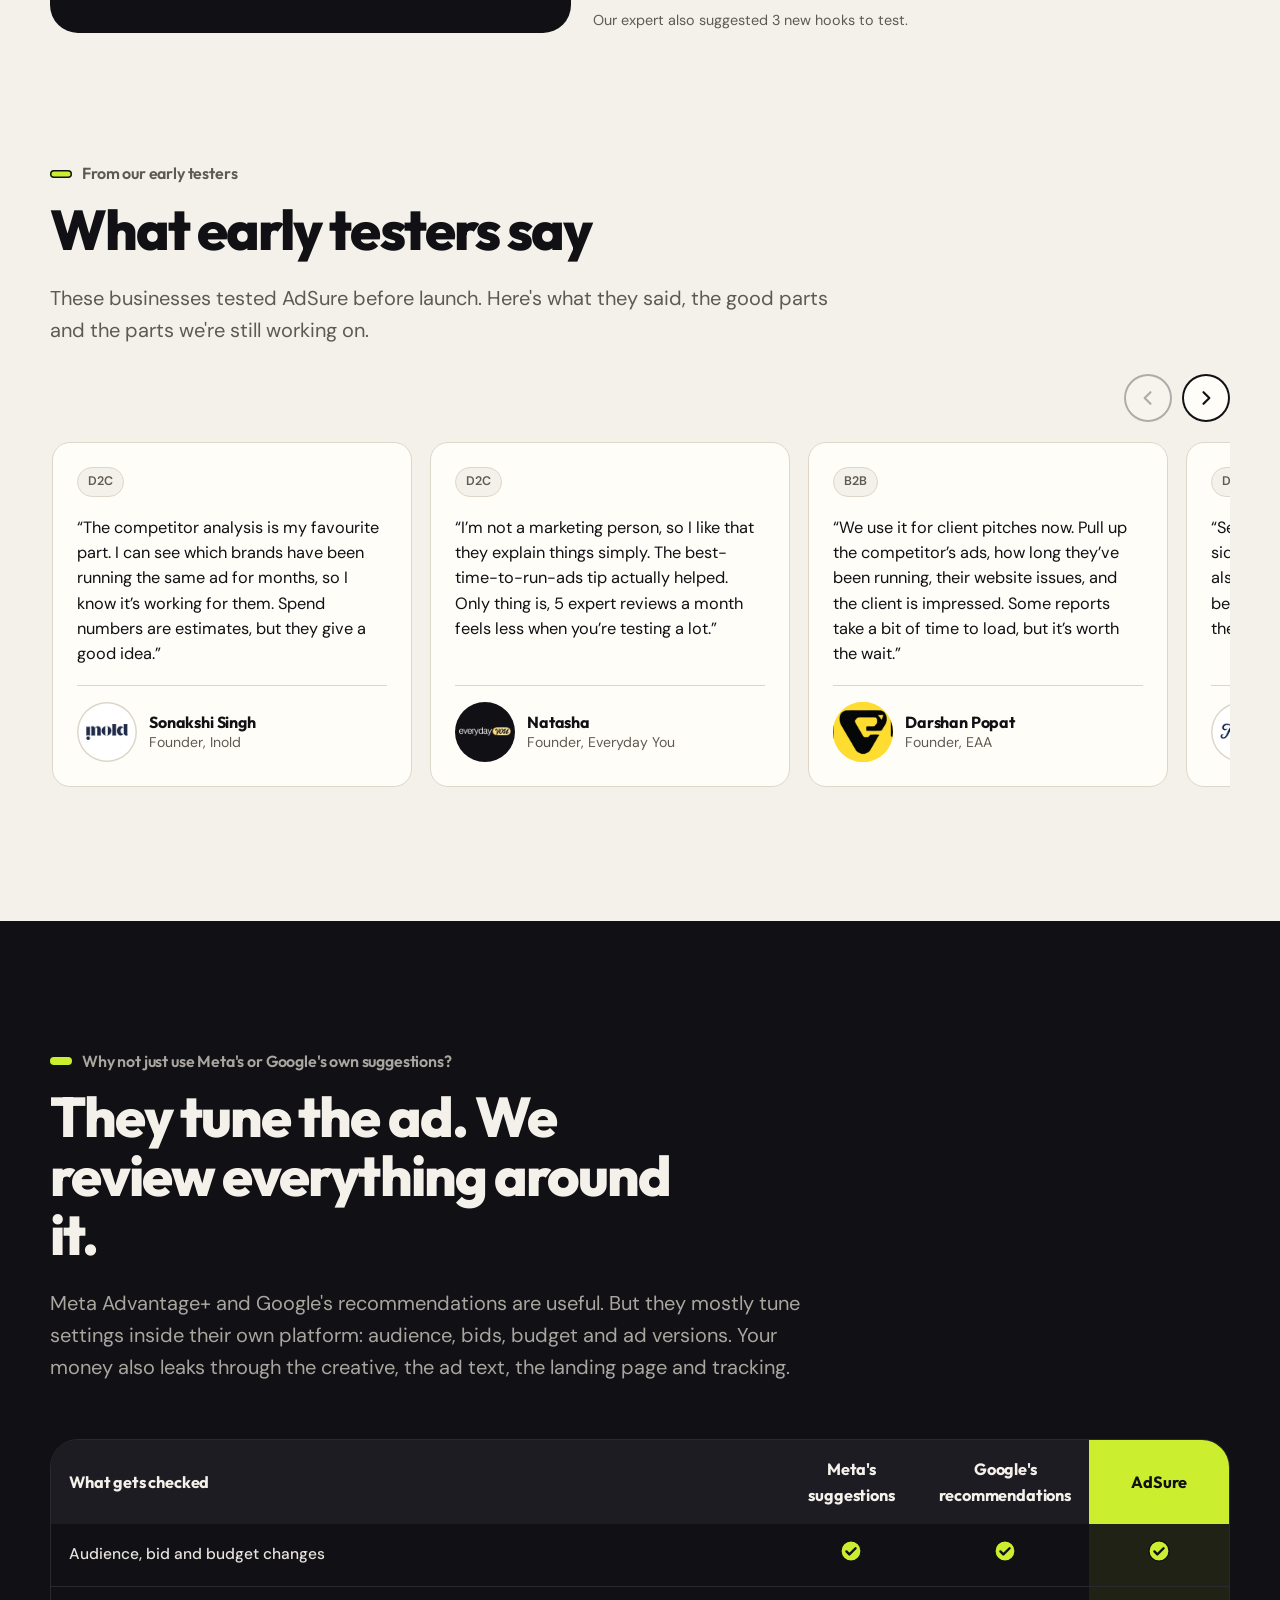
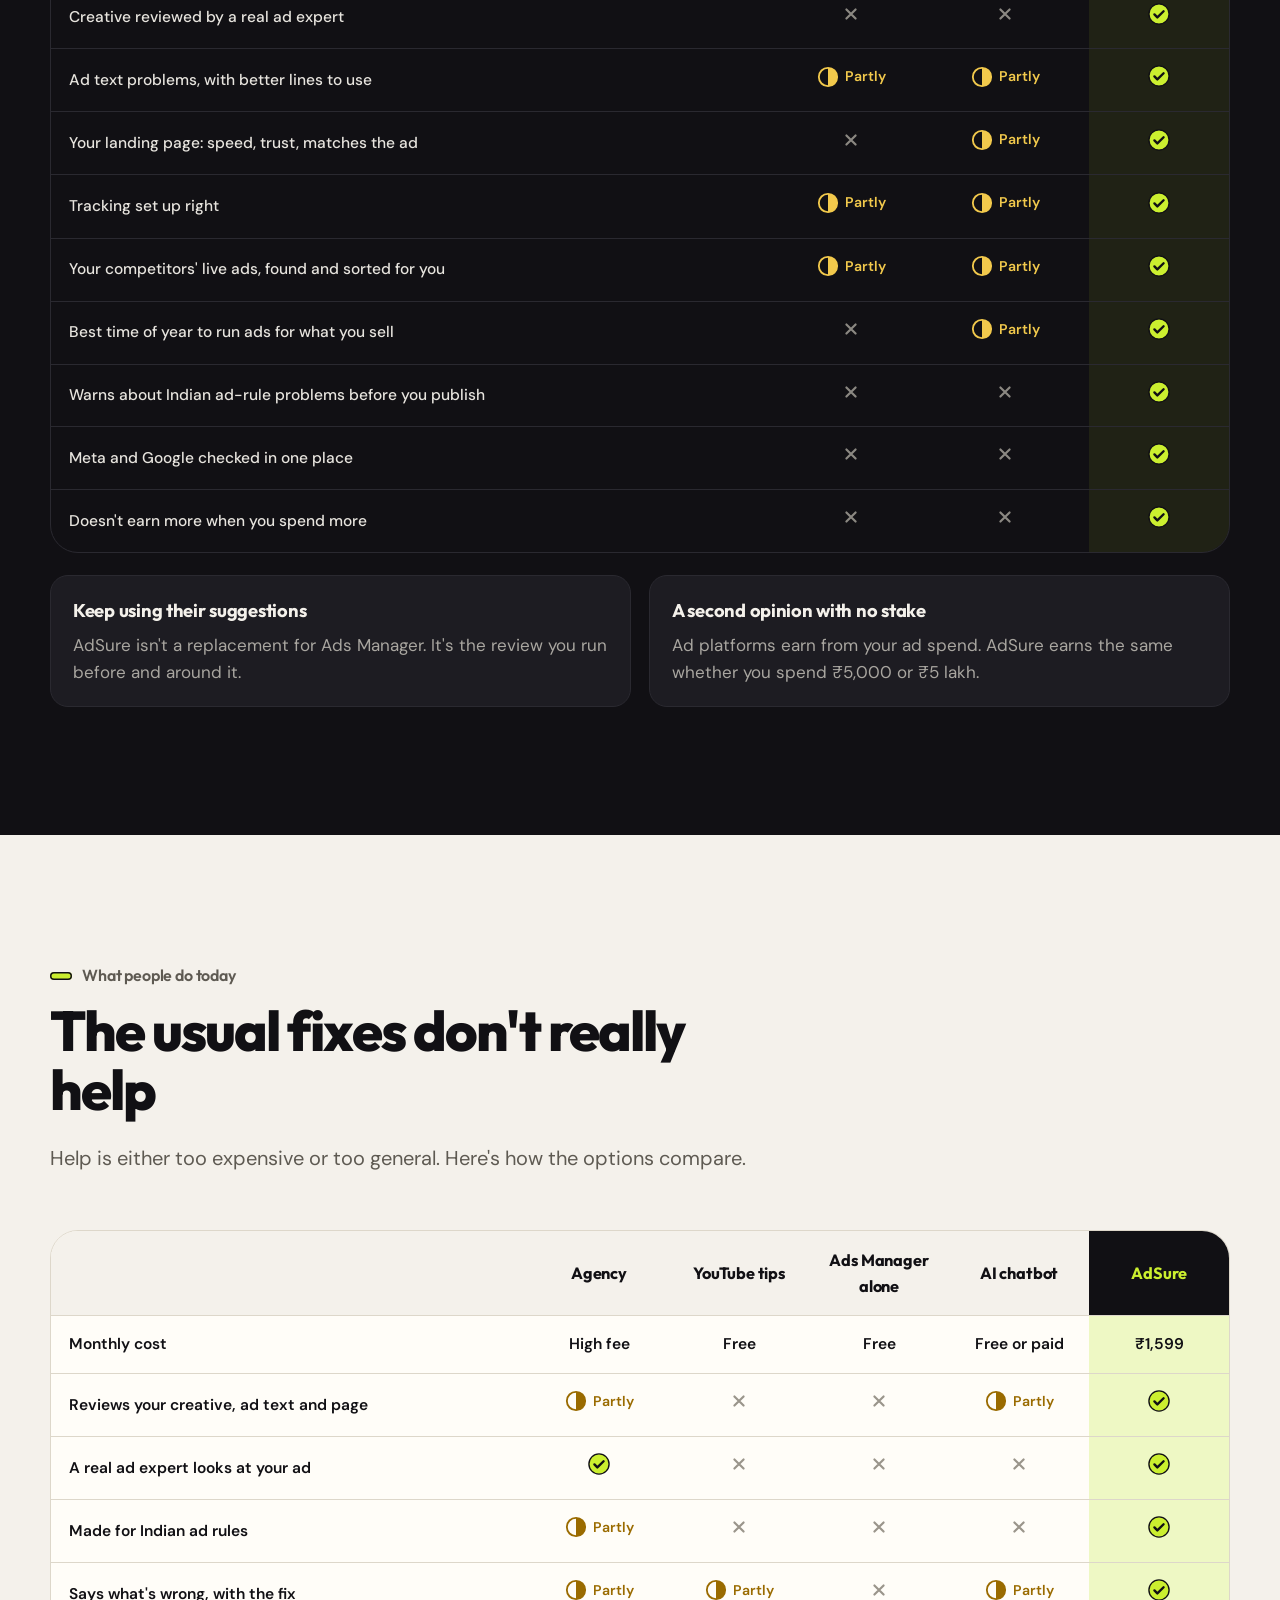
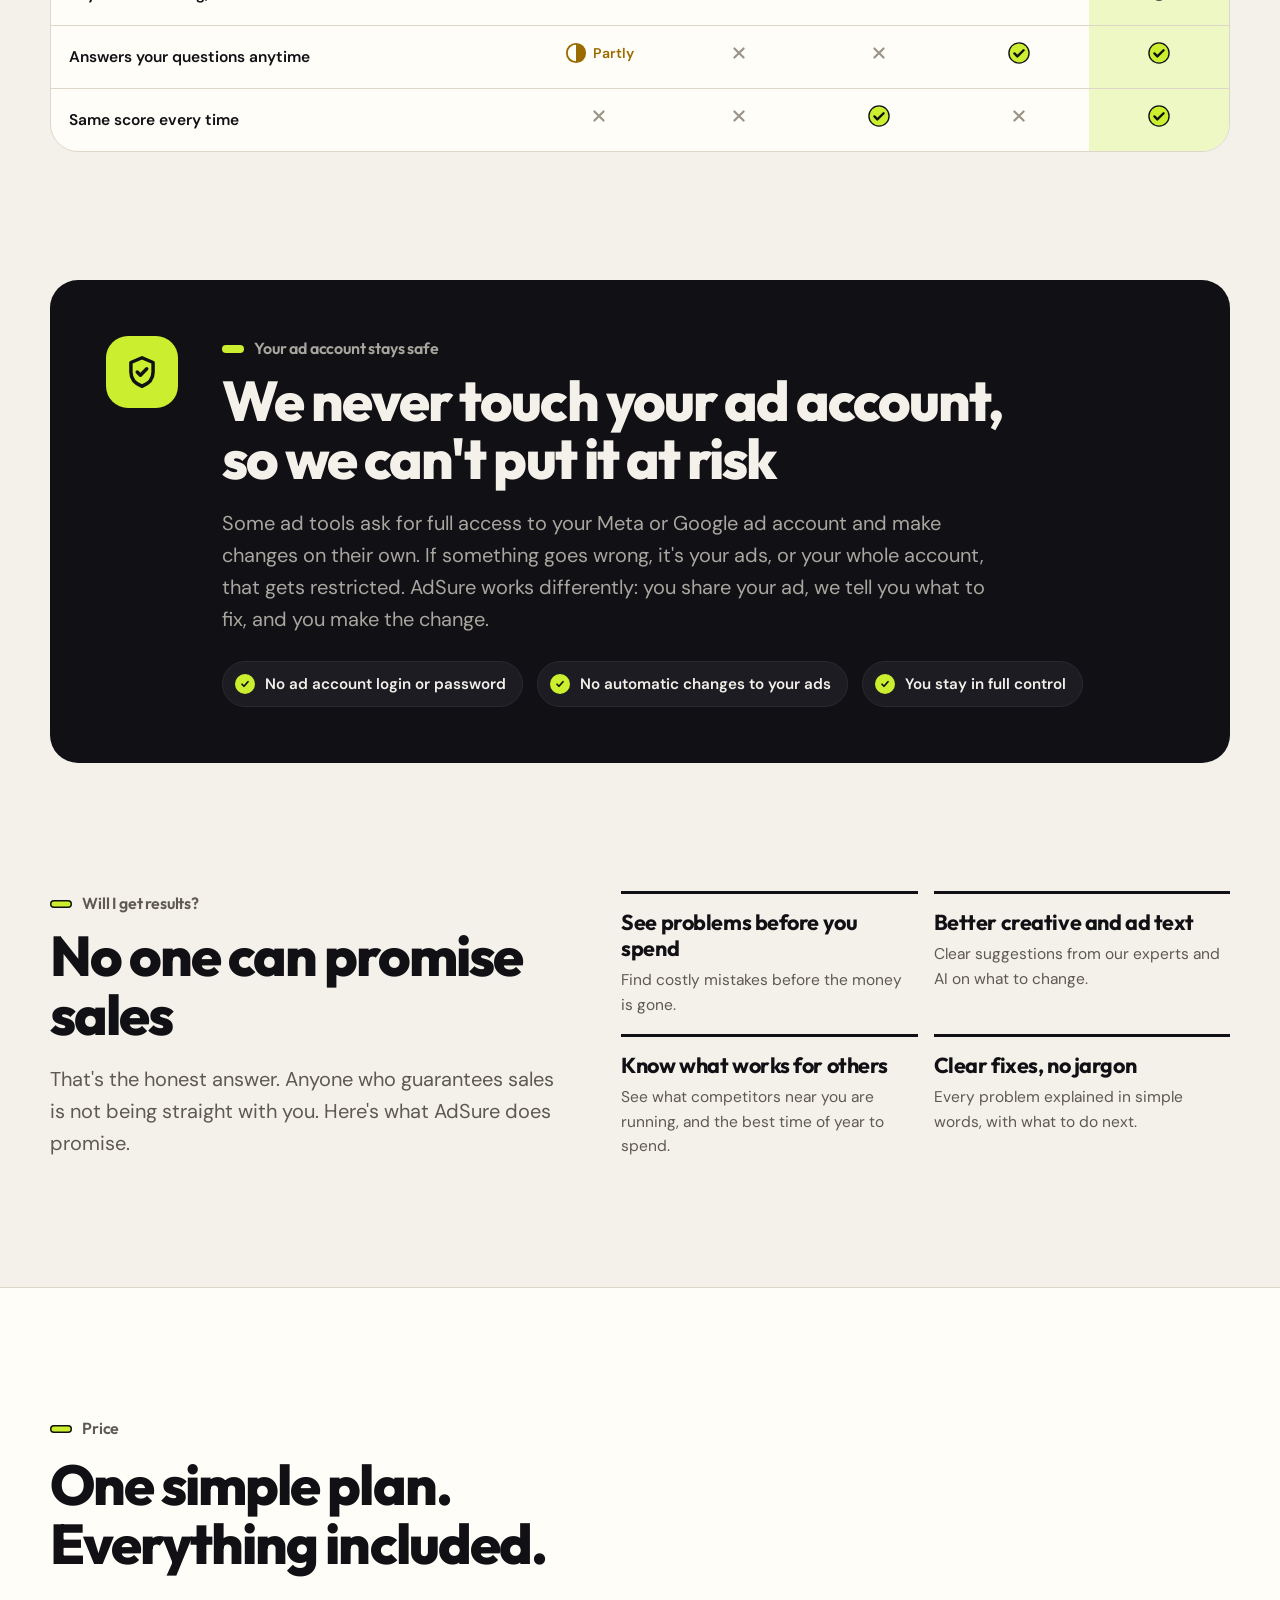
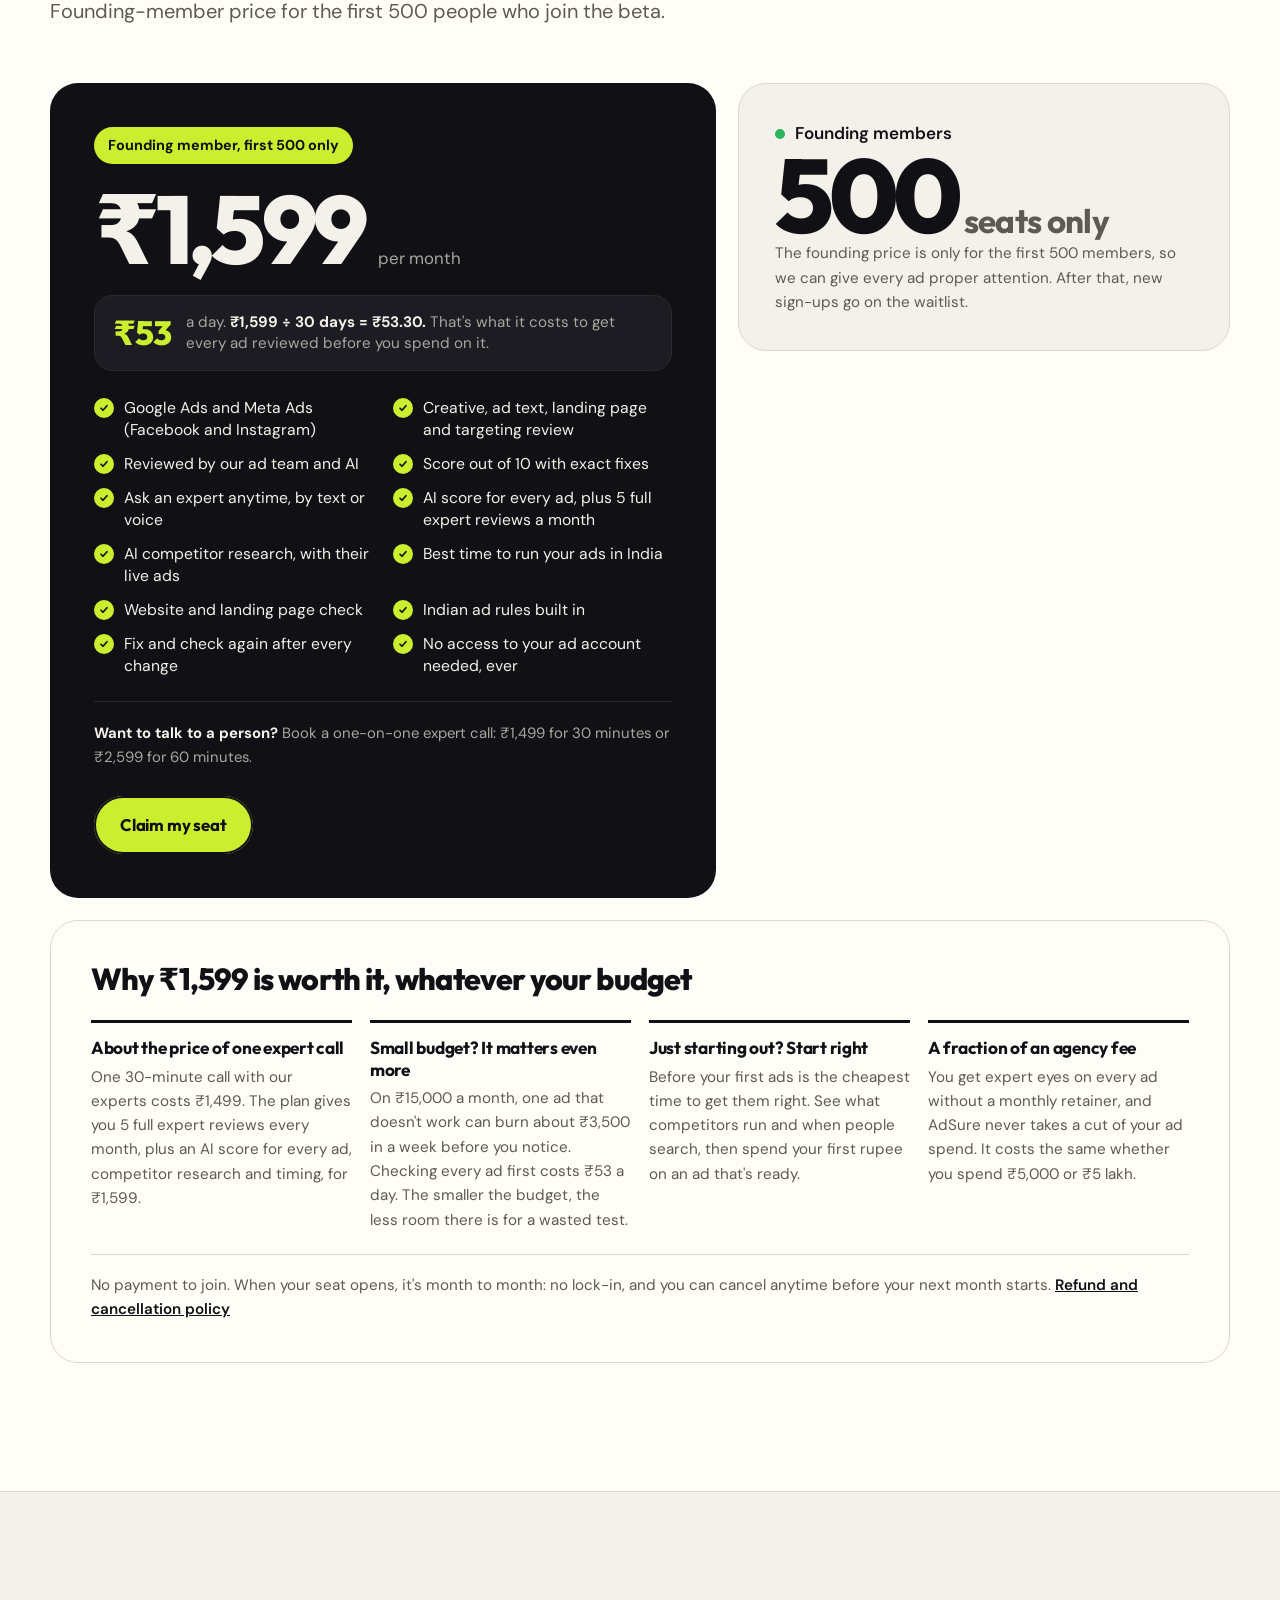
==== commit 5cb6e468: "Add Inold, Acolyte and Folkasur logos to tester reviews Inold from the founder's file; Acolyte icon " ====
--- a/index.html
+++ b/index.html
@@ -300,6 +300,7 @@
 .rv{flex:0 0 min(360px,84%);scroll-snap-align:start;margin:0;background:var(--paper);border:1px solid var(--line);border-radius:var(--r-md);padding:24px;display:flex;flex-direction:column;gap:18px}
 .rv-av.rv-logo{width:60px;height:60px;background:#fff;box-shadow:inset 0 0 0 1.5px var(--line);overflow:hidden;padding:9px}
 .rv-av.rv-logo img{width:100%;height:100%;object-fit:contain}
+.rv-av.rv-logo.dark{background:#212121;box-shadow:none;padding:0}
 .rv-av.rv-logo.ink{background:var(--ink);box-shadow:none;padding:4px}
 .rv-av.rv-logo:has(img[src*="eaa"]){background:#FEDC30;box-shadow:none;padding:0}
 .rv blockquote{margin:0;flex:1}
@@ -1304,7 +1305,7 @@
       <figure class="rv">
         <span class="rv-tag">D2C</span>
         <blockquote><p>“The competitor analysis is my favourite part. I can see which brands have been running the same ad for months, so I know it’s working for them. Spend numbers are estimates, but they give a good idea.”</p></blockquote>
-        <figcaption><span class="rv-av" aria-hidden="true">SS</span><span><b>Sonakshi Singh</b><small>Founder, Inold</small></span></figcaption>
+        <figcaption><span class="rv-av rv-logo"><img src="assets/testers/inold.png" alt="Inold" loading="lazy" decoding="async"></span><span><b>Sonakshi Singh</b><small>Founder, Inold</small></span></figcaption>
       </figure>
       <figure class="rv">
         <span class="rv-tag">D2C</span>
@@ -1329,12 +1330,12 @@
       <figure class="rv">
         <span class="rv-tag">B2B Lead Gen</span>
         <blockquote><p>“Knowing roughly how much competitors are spending helped us plan our own budget better. Google and Meta in one place is great. Would love LinkedIn added too, since that’s big for B2B.”</p></blockquote>
-        <figcaption><span class="rv-av" aria-hidden="true">KP</span><span><b>Kanika Pareek</b><small>Global Head, Acolyte Technologies</small></span></figcaption>
+        <figcaption><span class="rv-av rv-logo"><img src="assets/testers/acolyte.png" alt="Acolyte Technologies" loading="lazy" decoding="async"></span><span><b>Kanika Pareek</b><small>Global Head, Acolyte Technologies</small></span></figcaption>
       </figure>
       <figure class="rv">
         <span class="rv-tag">B2B Lead Gen</span>
         <blockquote><p>“It found issues on our competitor’s website that we made sure to fix on ours. Also caught our broken tracking. The AI score feels a bit harsh sometimes, but the expert explains it well.”</p></blockquote>
-        <figcaption><span class="rv-av" aria-hidden="true">SS</span><span><b>Satvik Sakar</b><small>Founder, Folkasur Studios</small></span></figcaption>
+        <figcaption><span class="rv-av rv-logo dark"><img src="assets/testers/folkasur.png" alt="Folkasur Studio" loading="lazy" decoding="async"></span><span><b>Satvik Sakar</b><small>Founder, Folkasur Studios</small></span></figcaption>
       </figure>
     </div>
   </div>
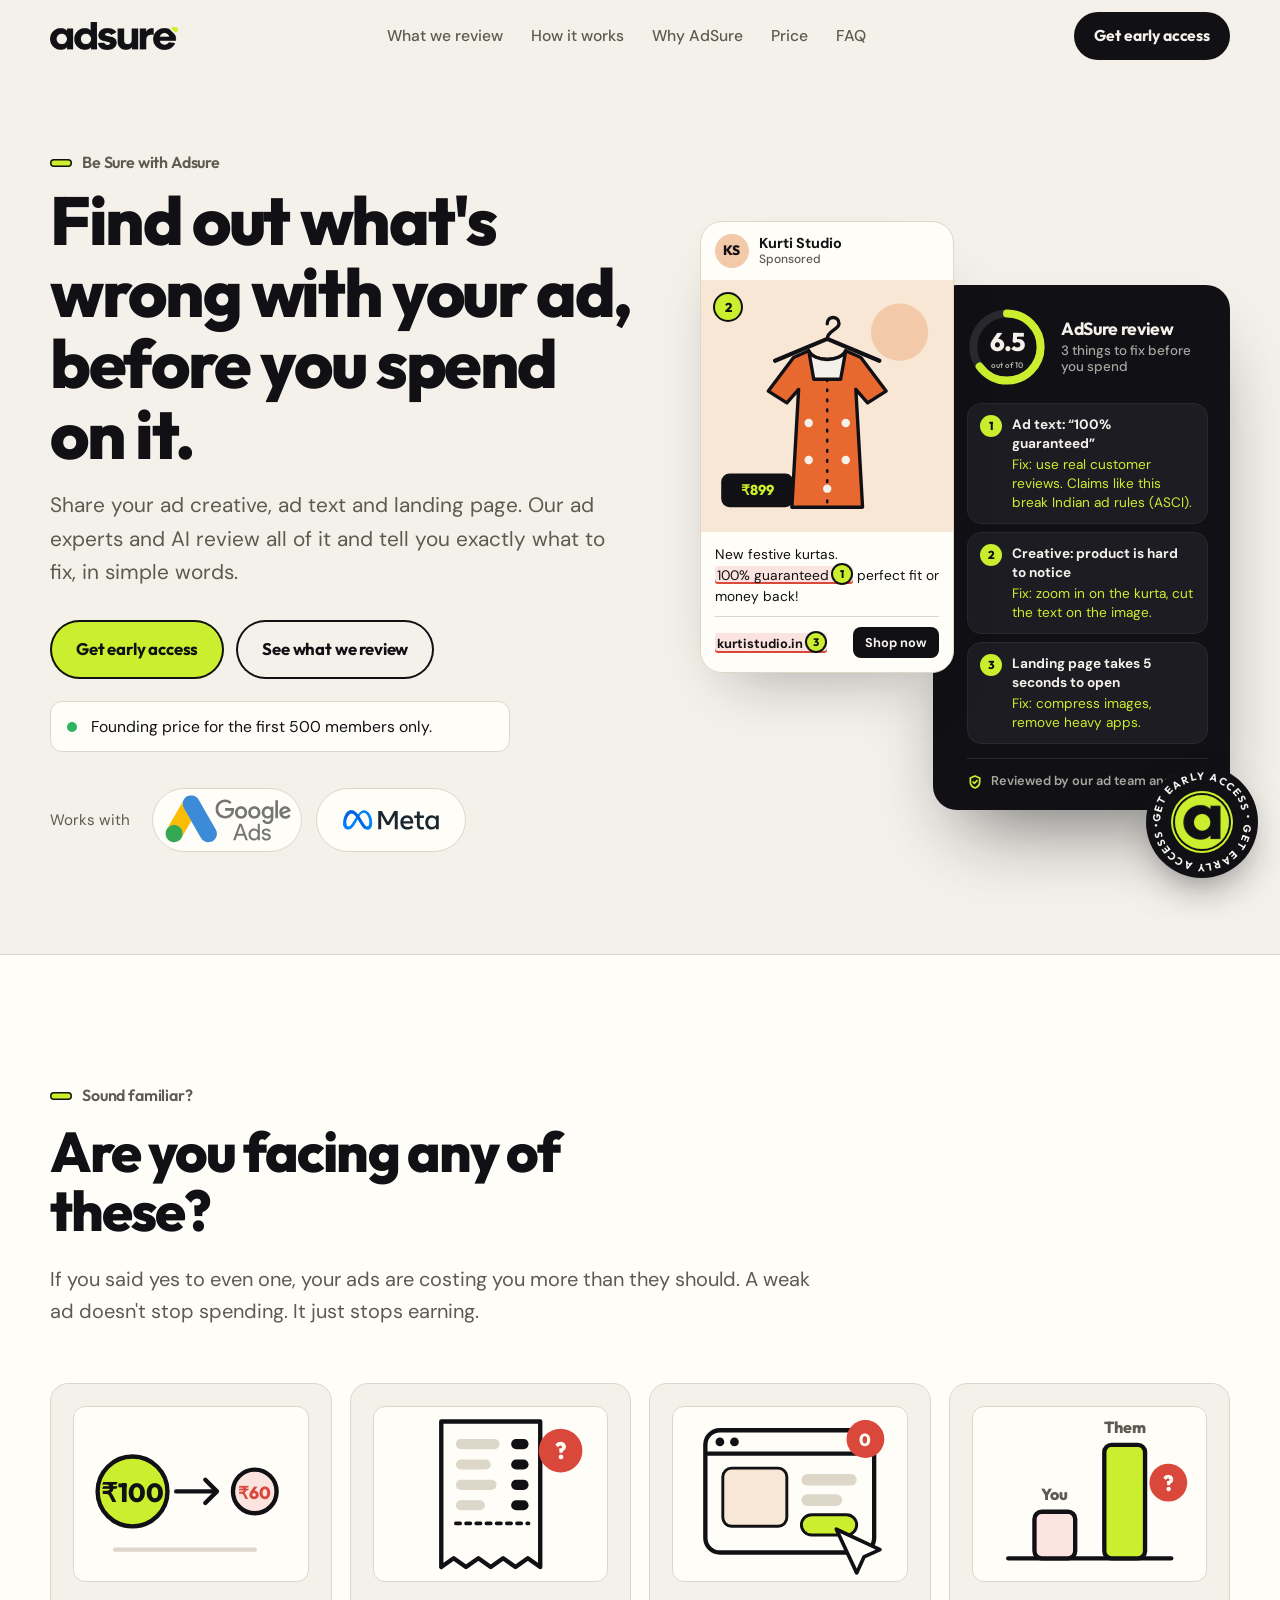
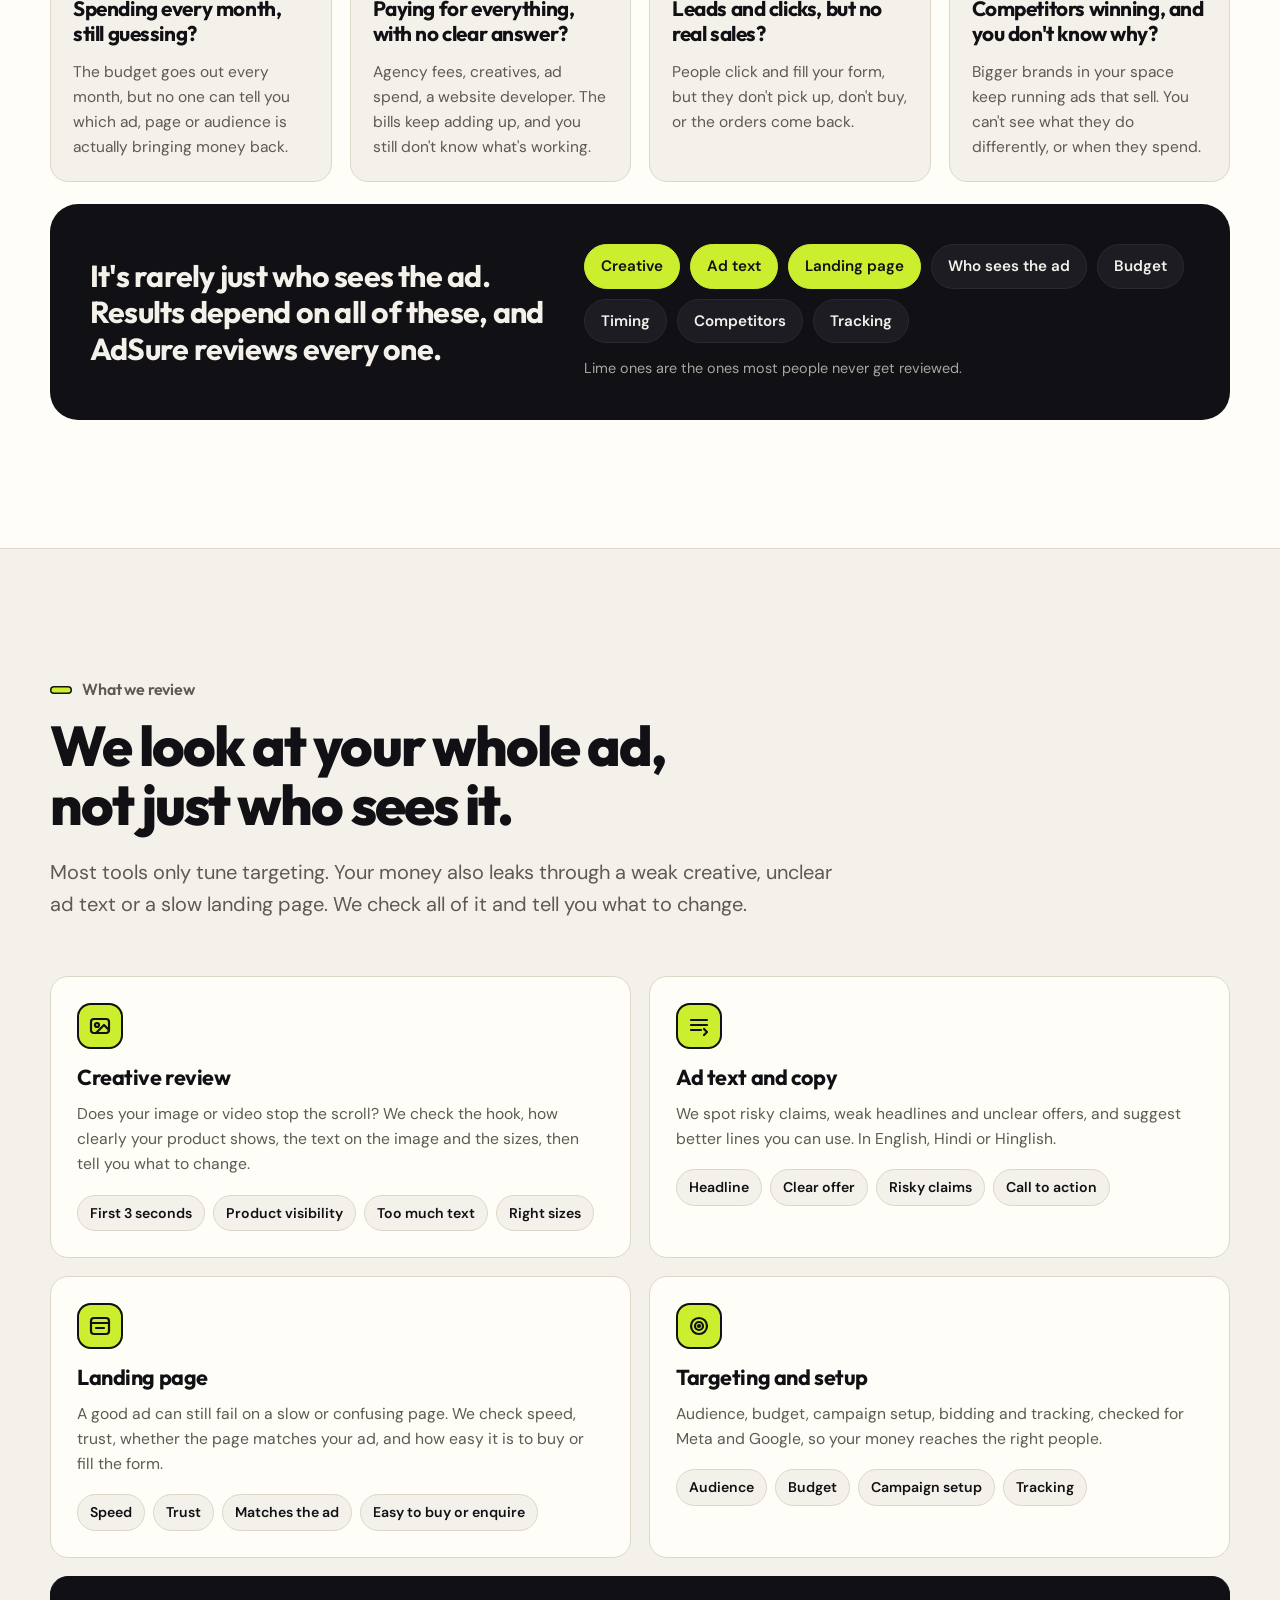
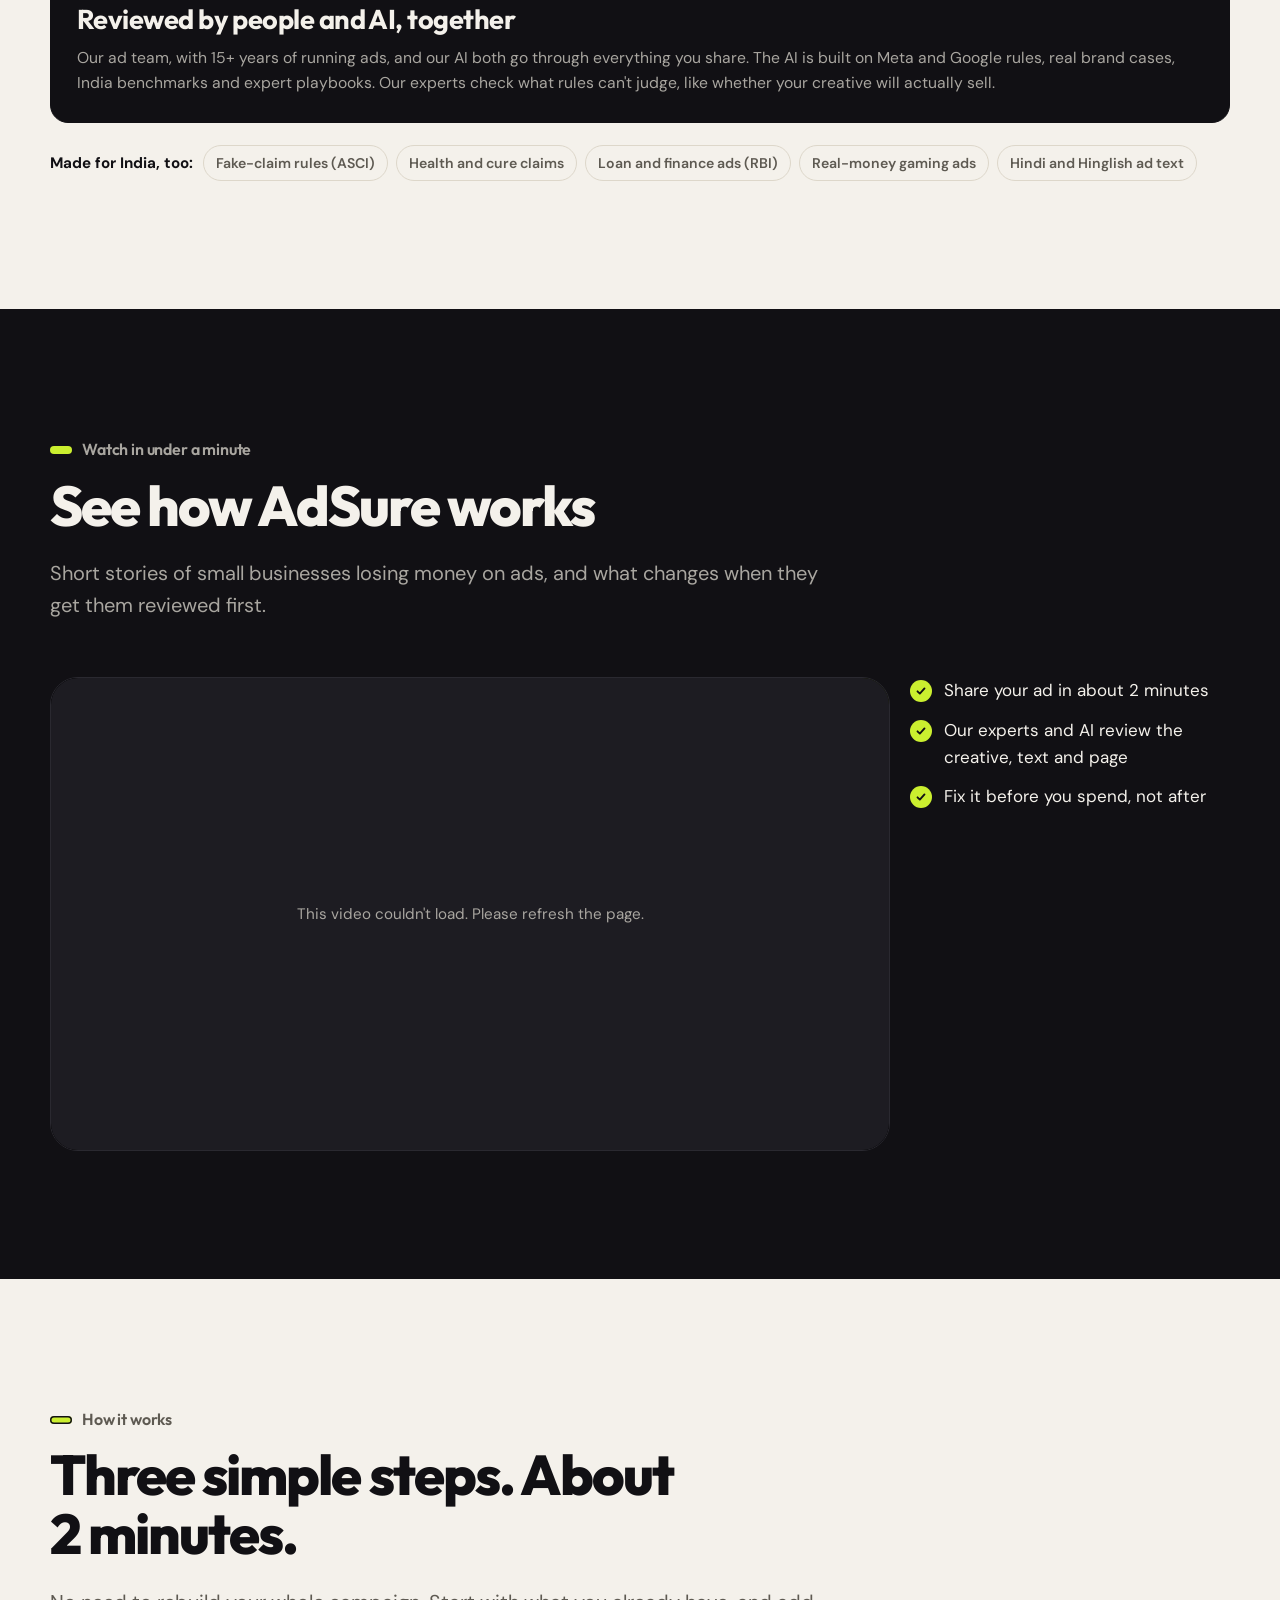
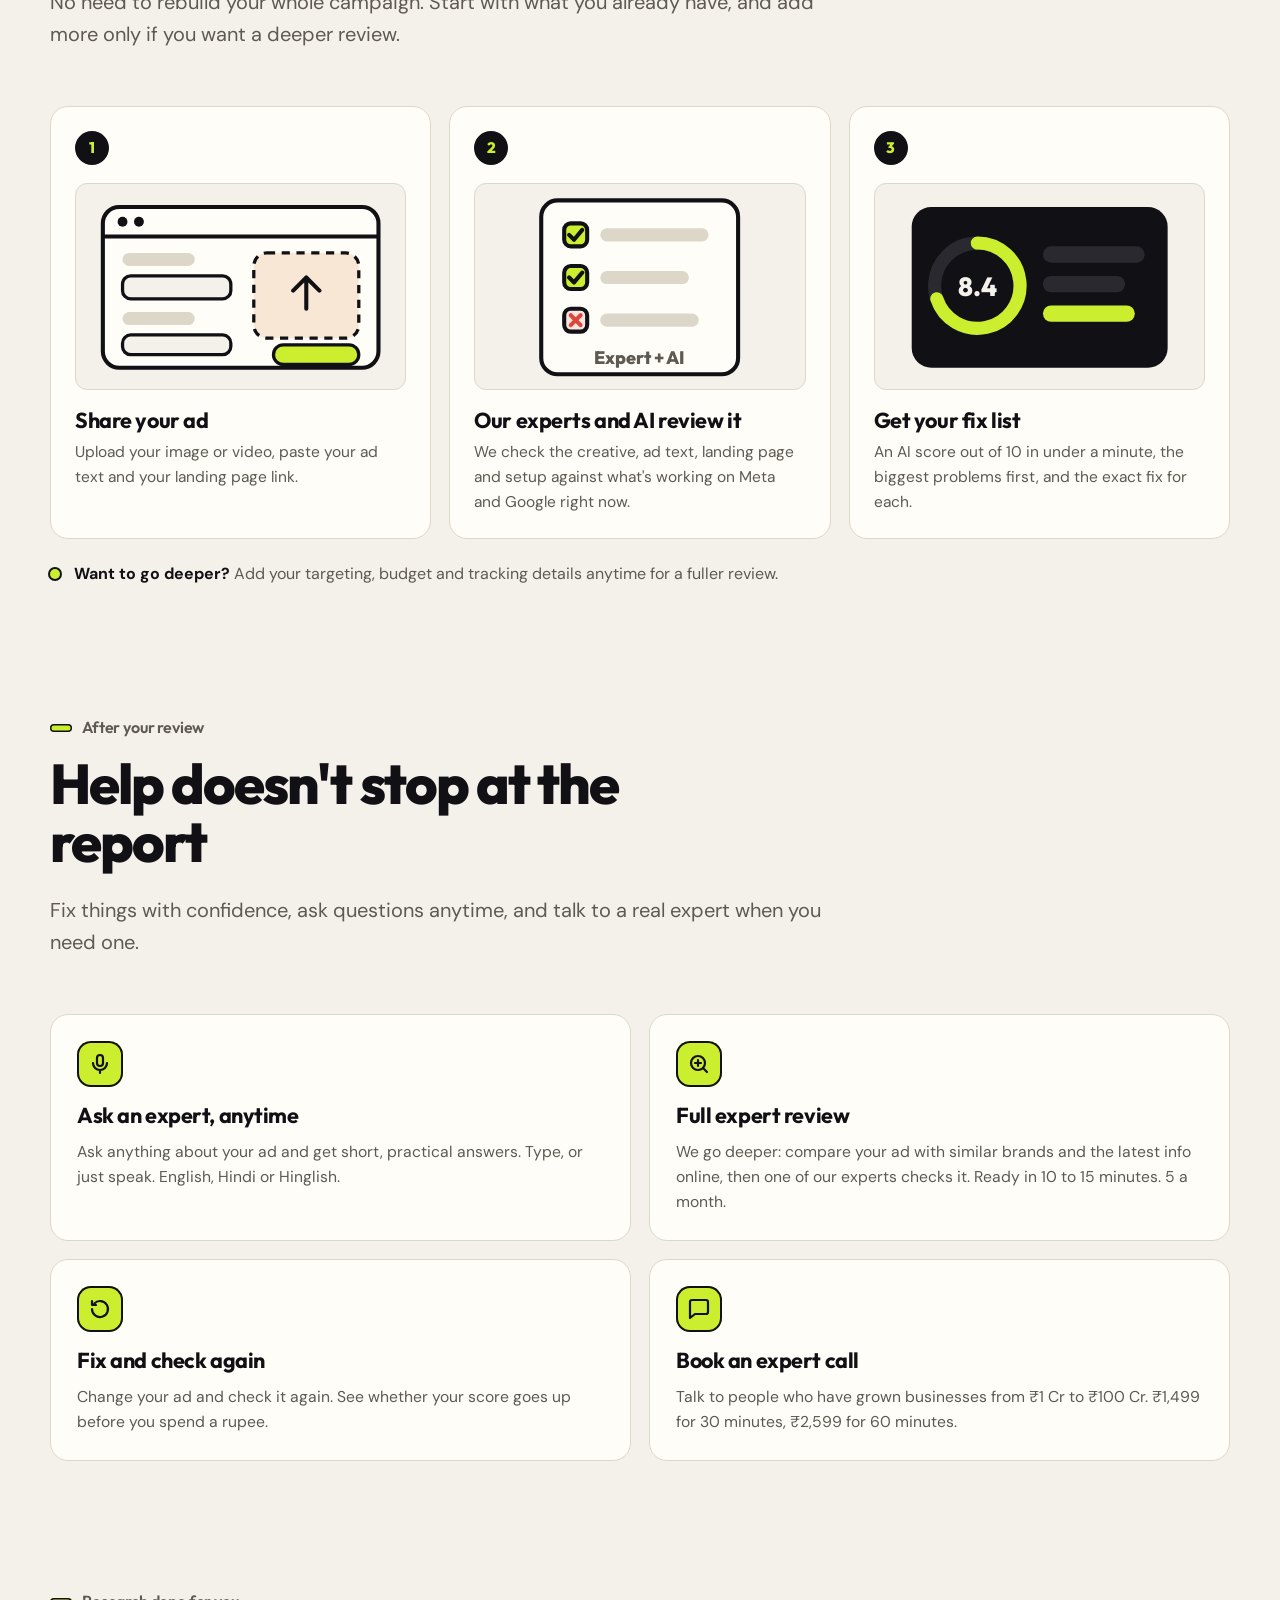
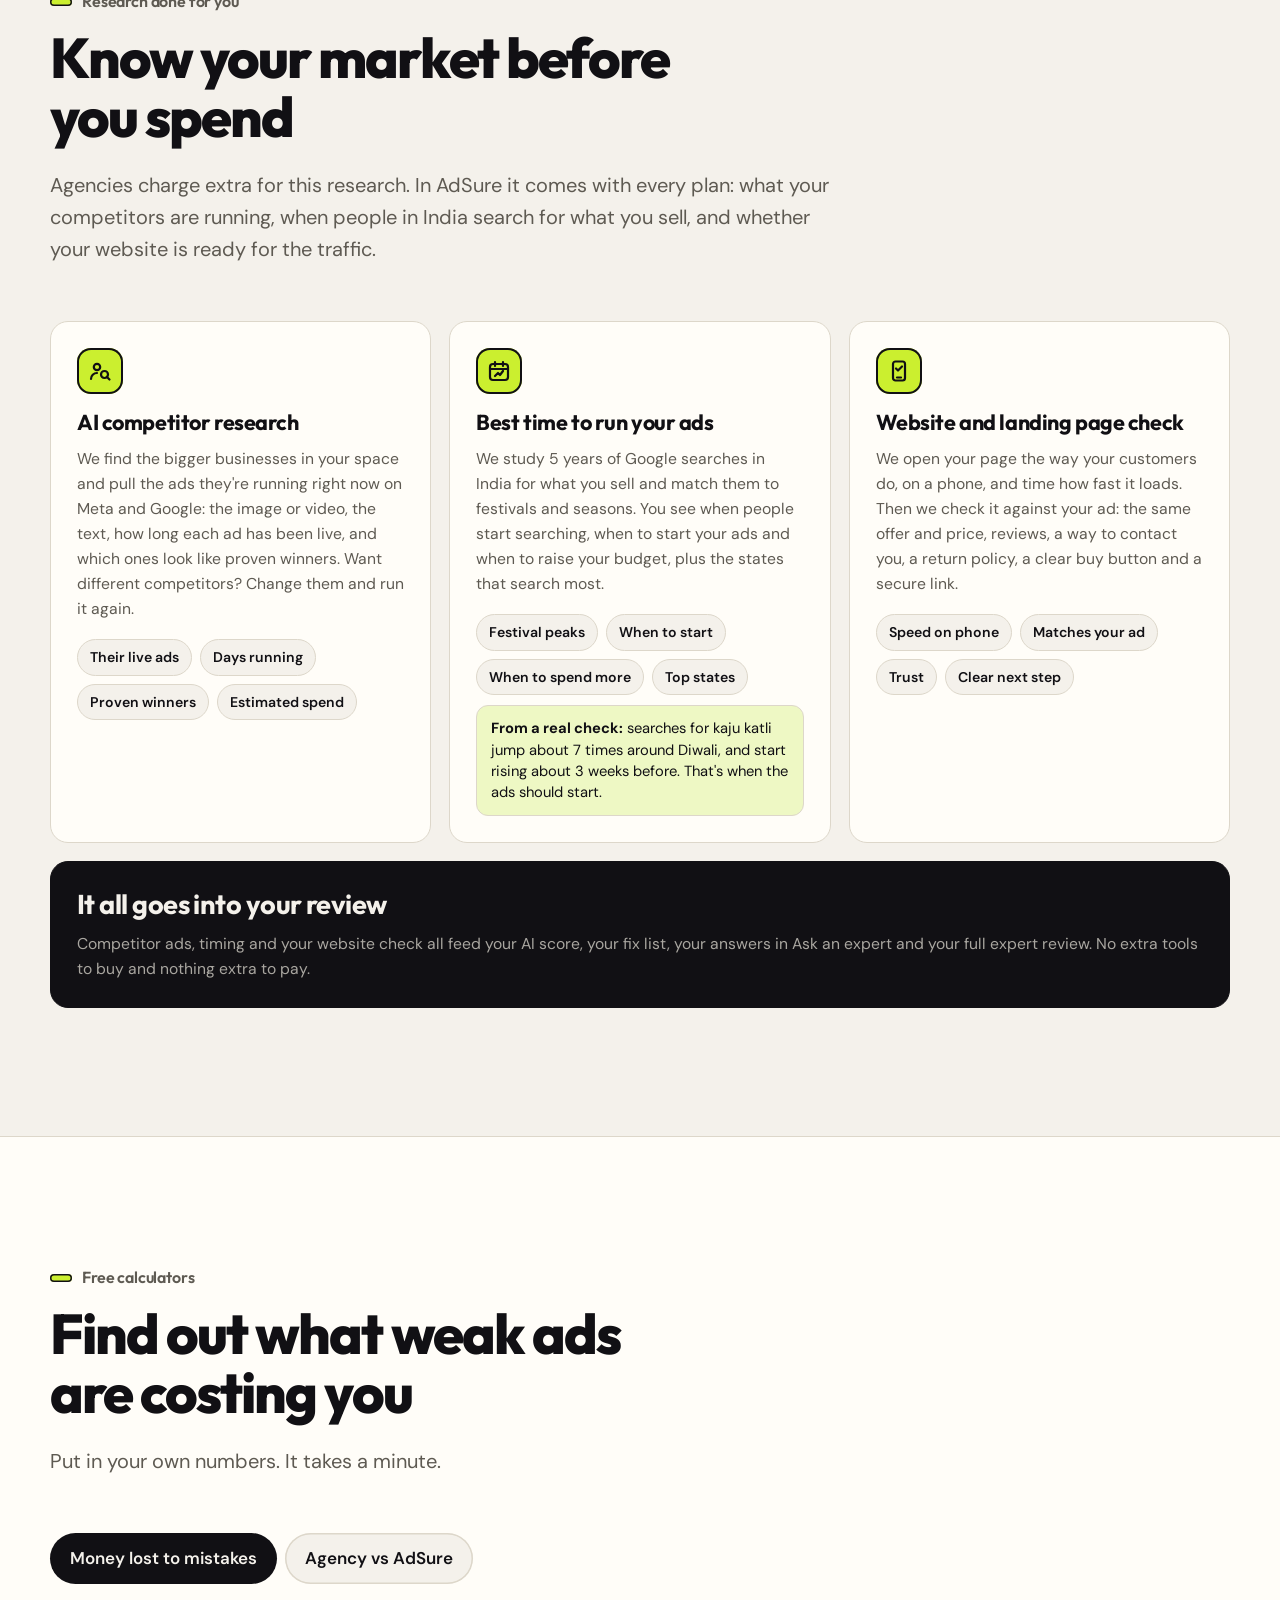
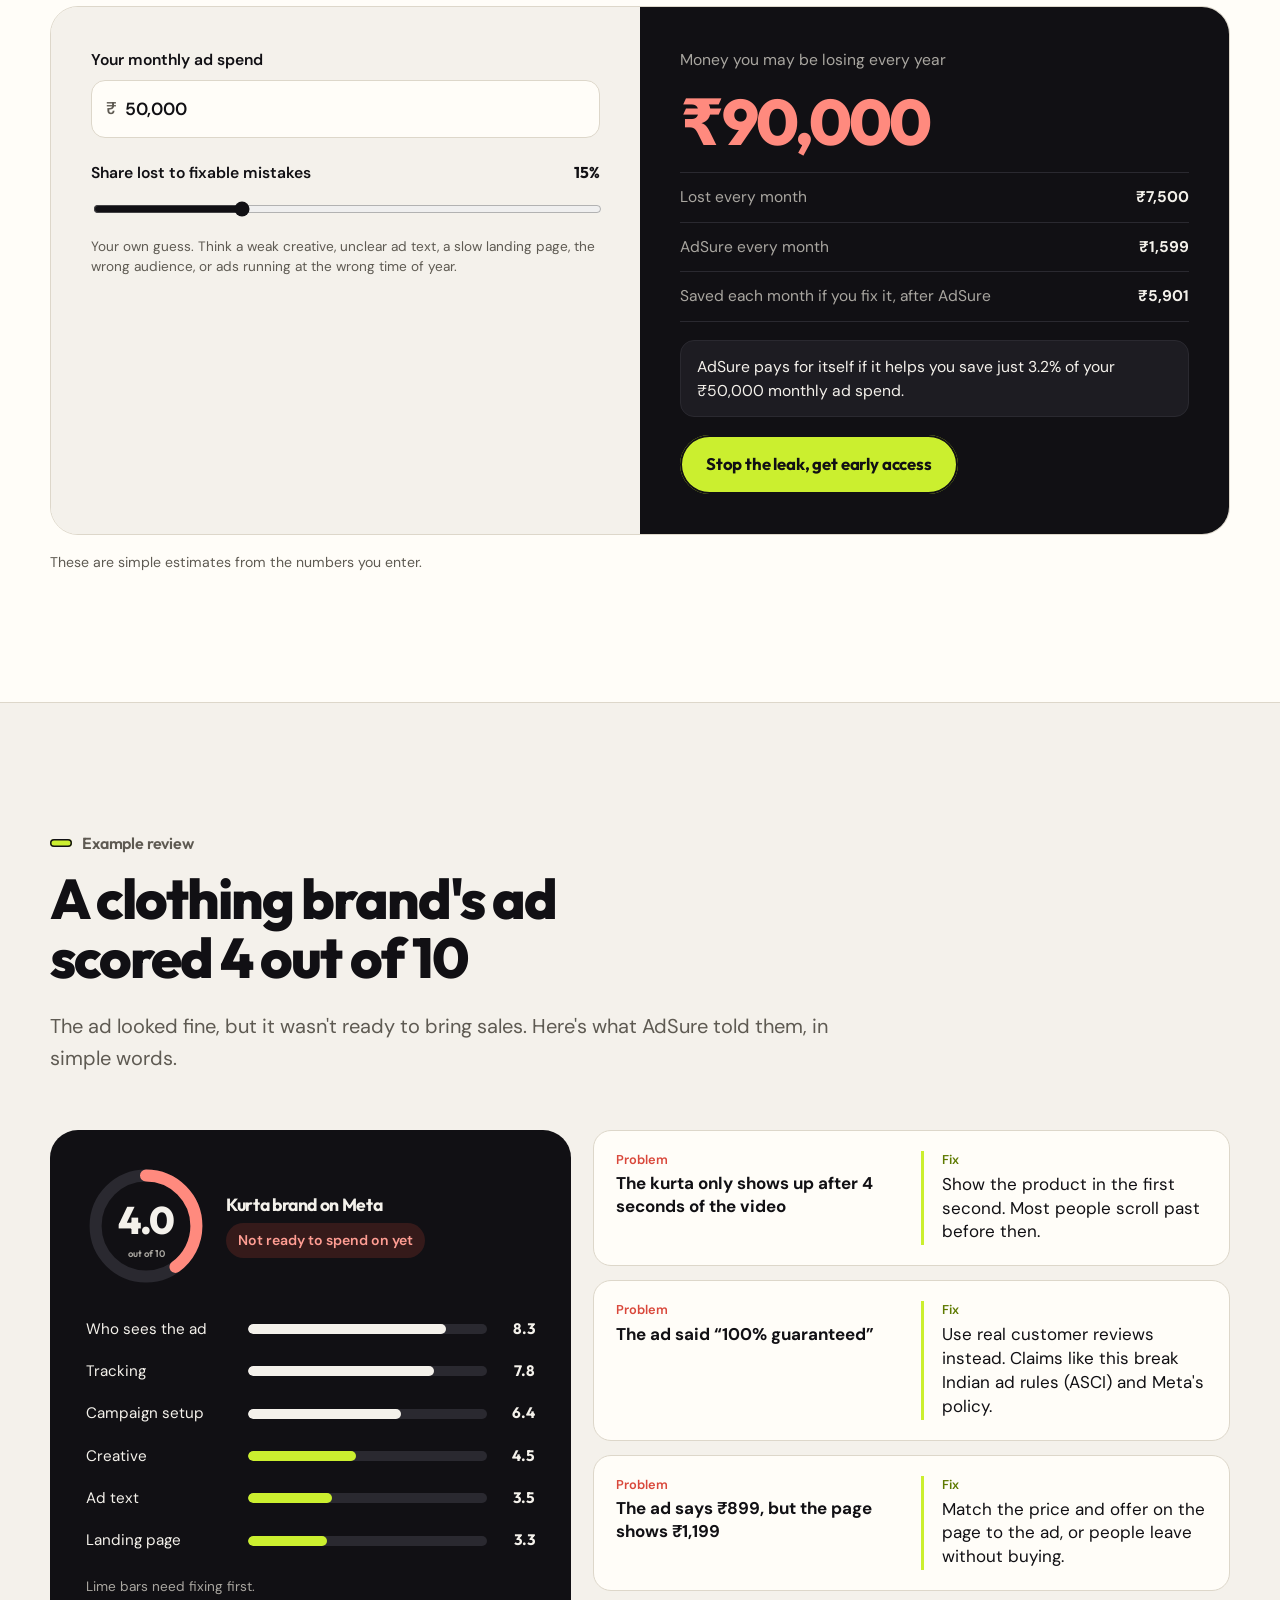
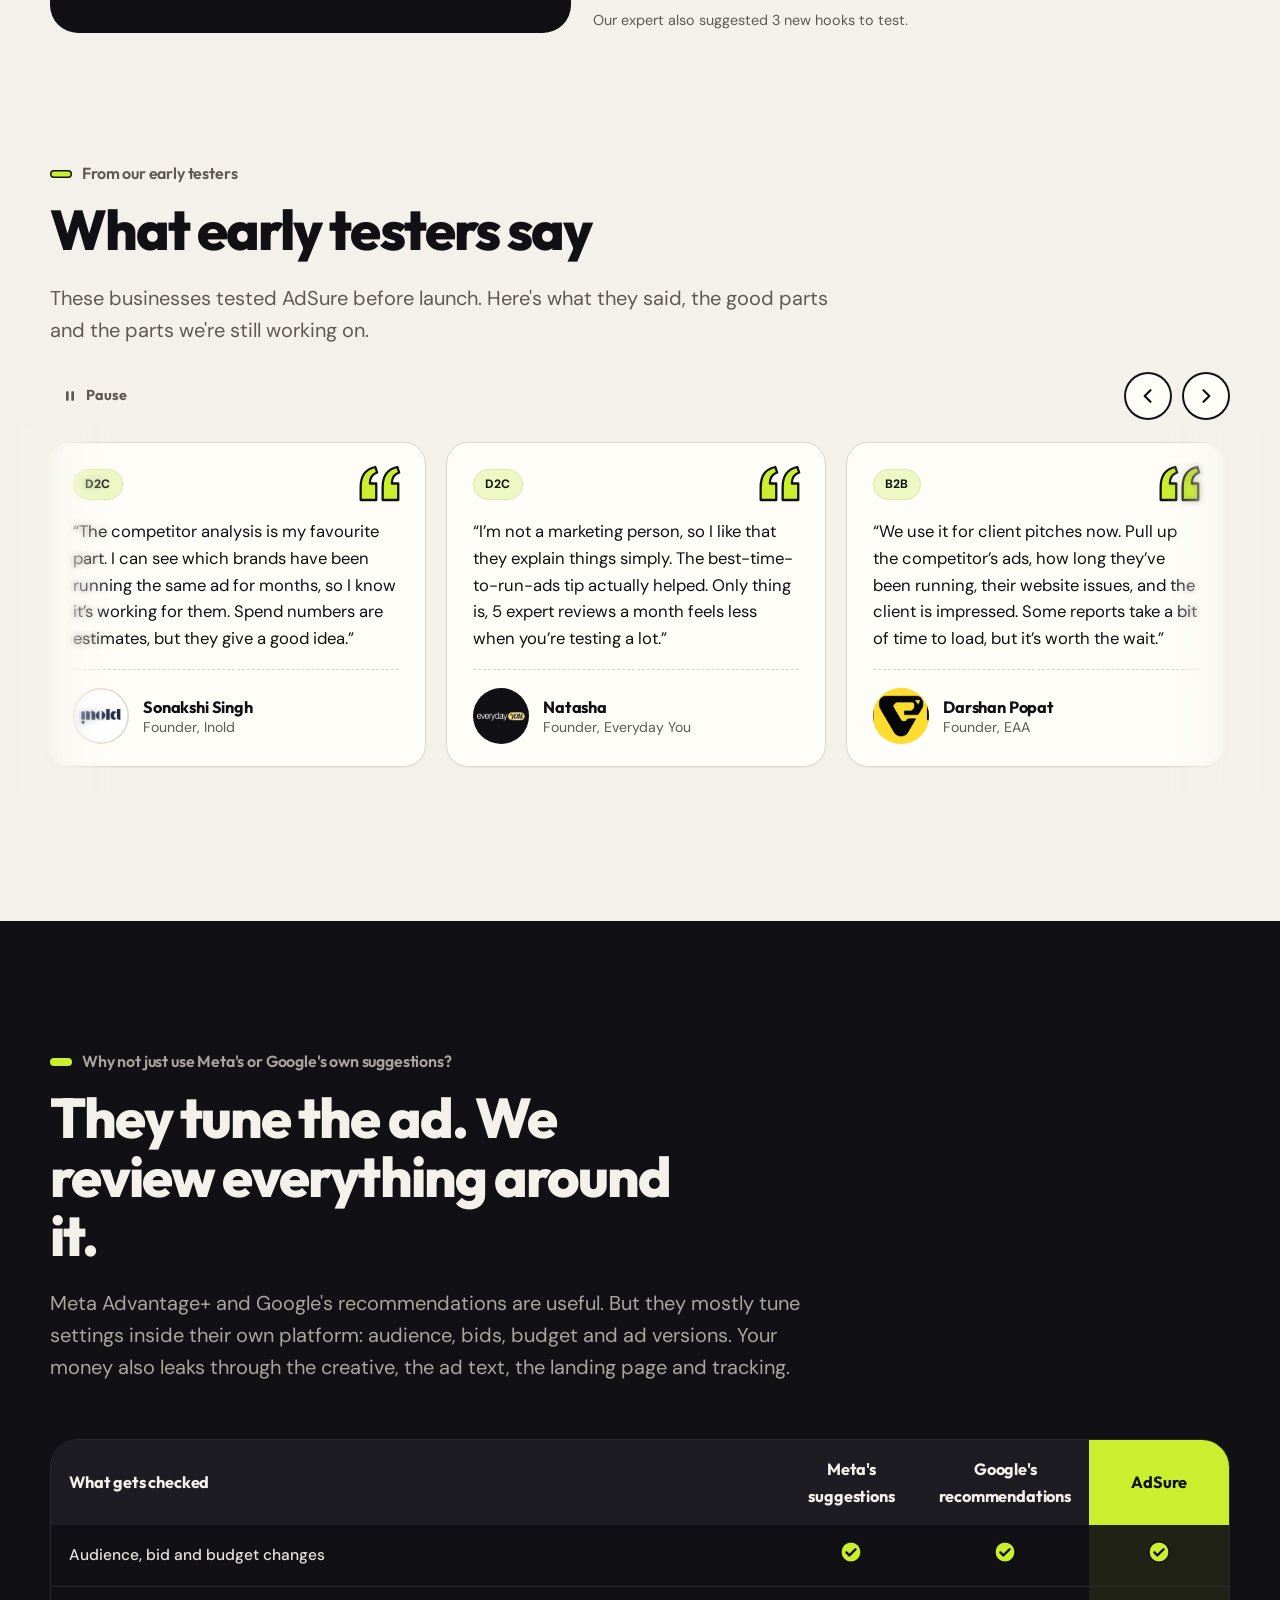
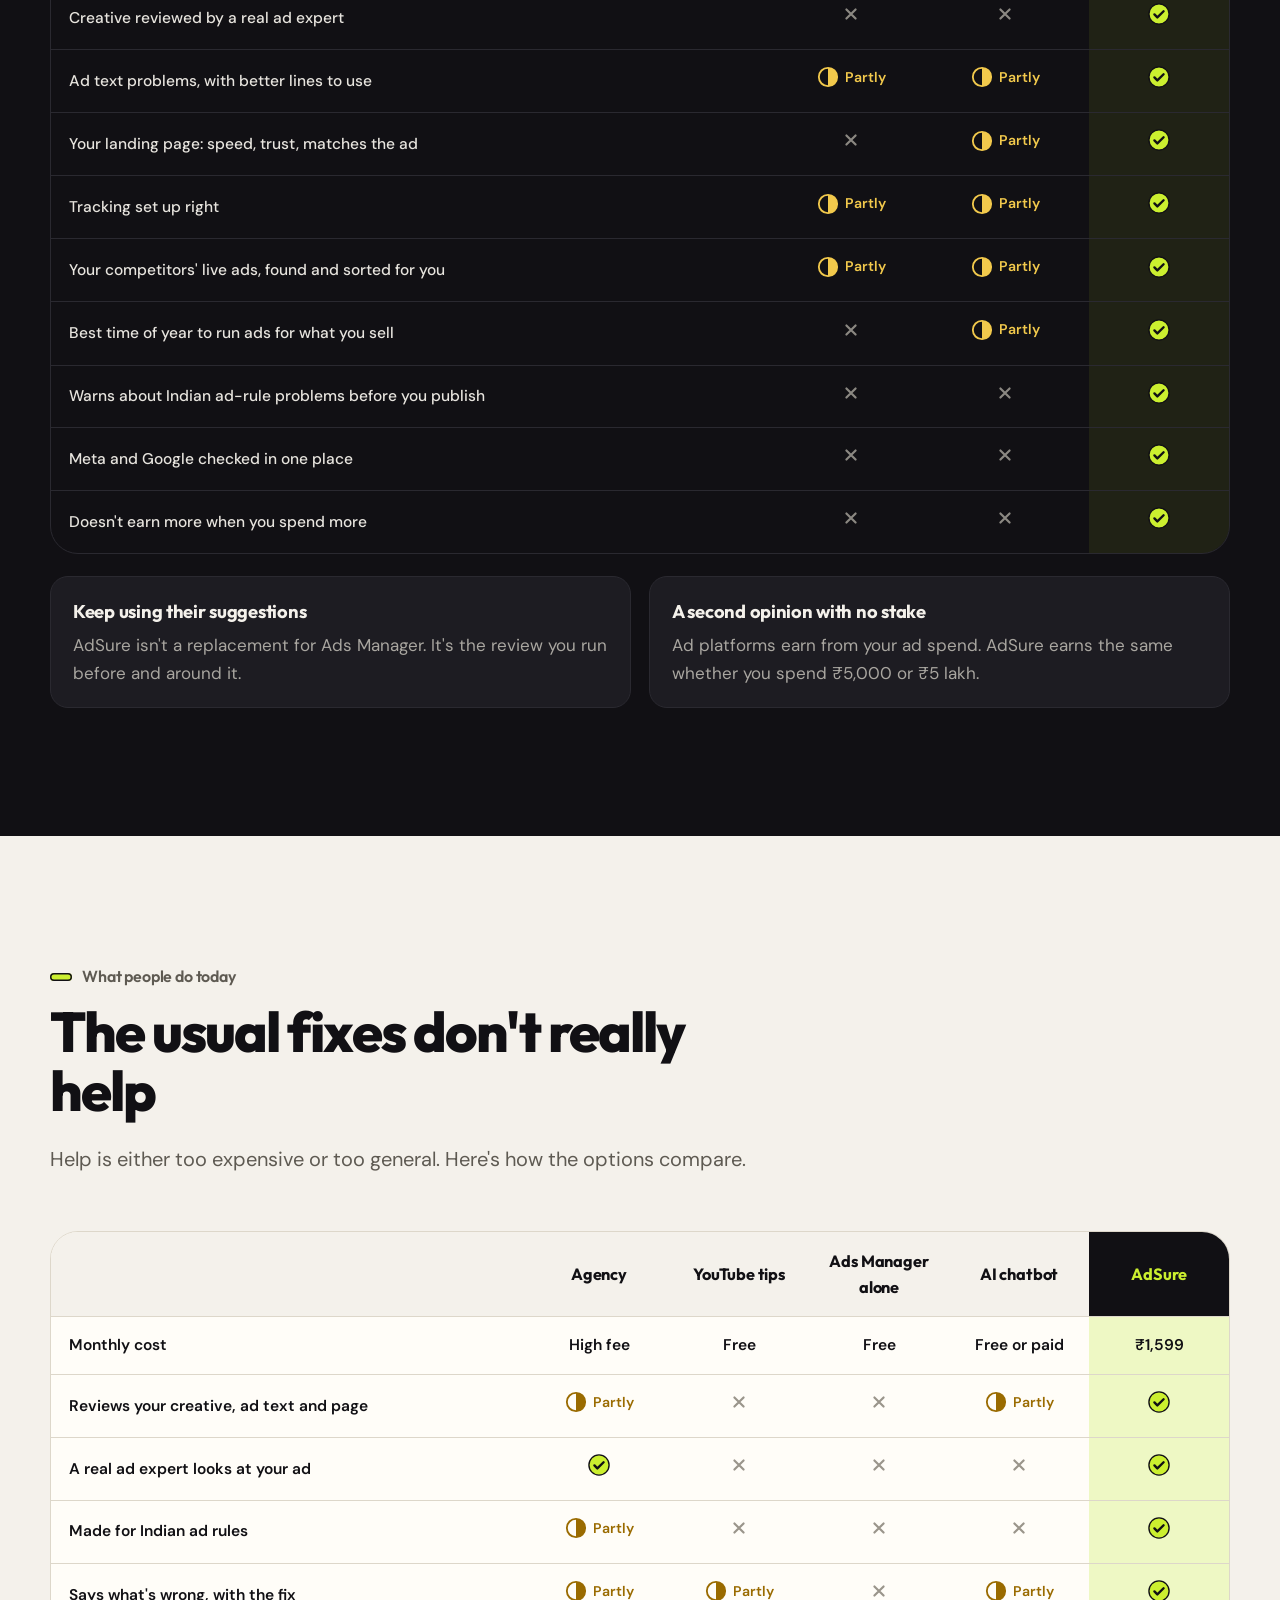
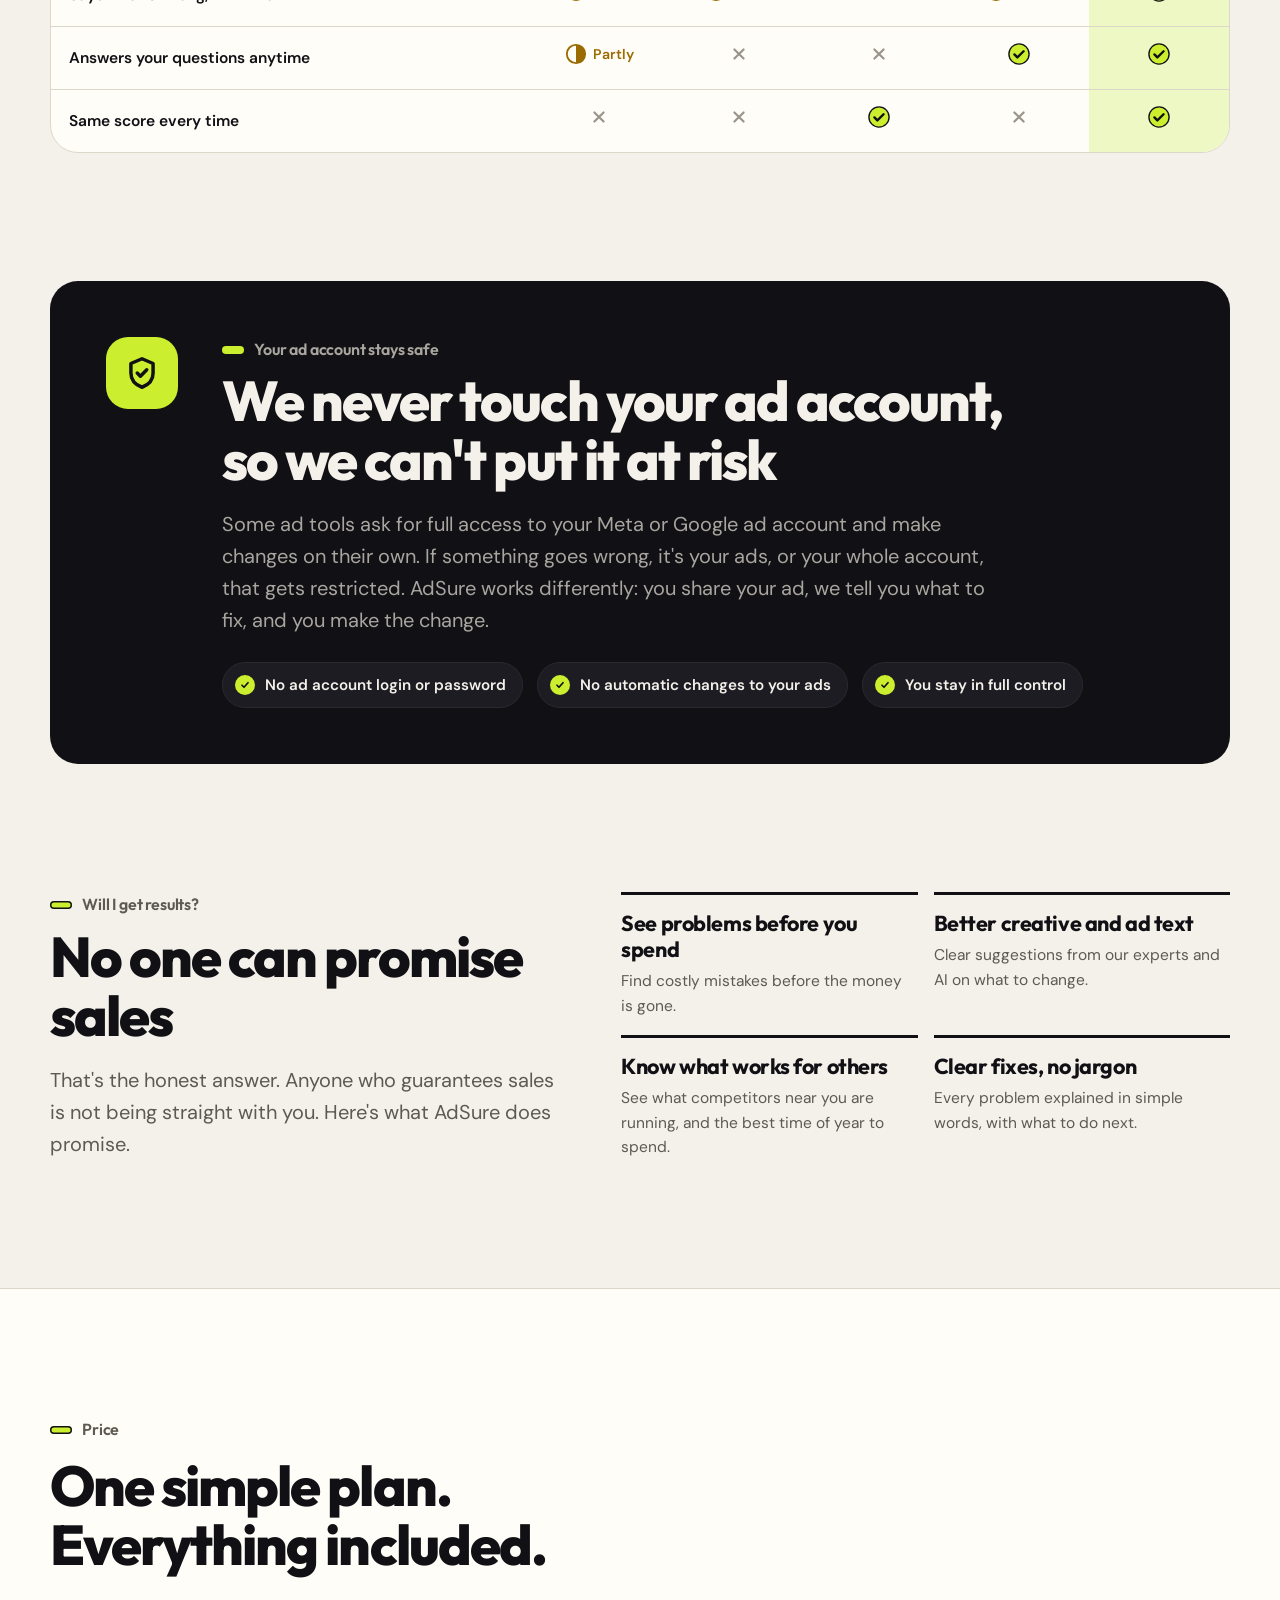
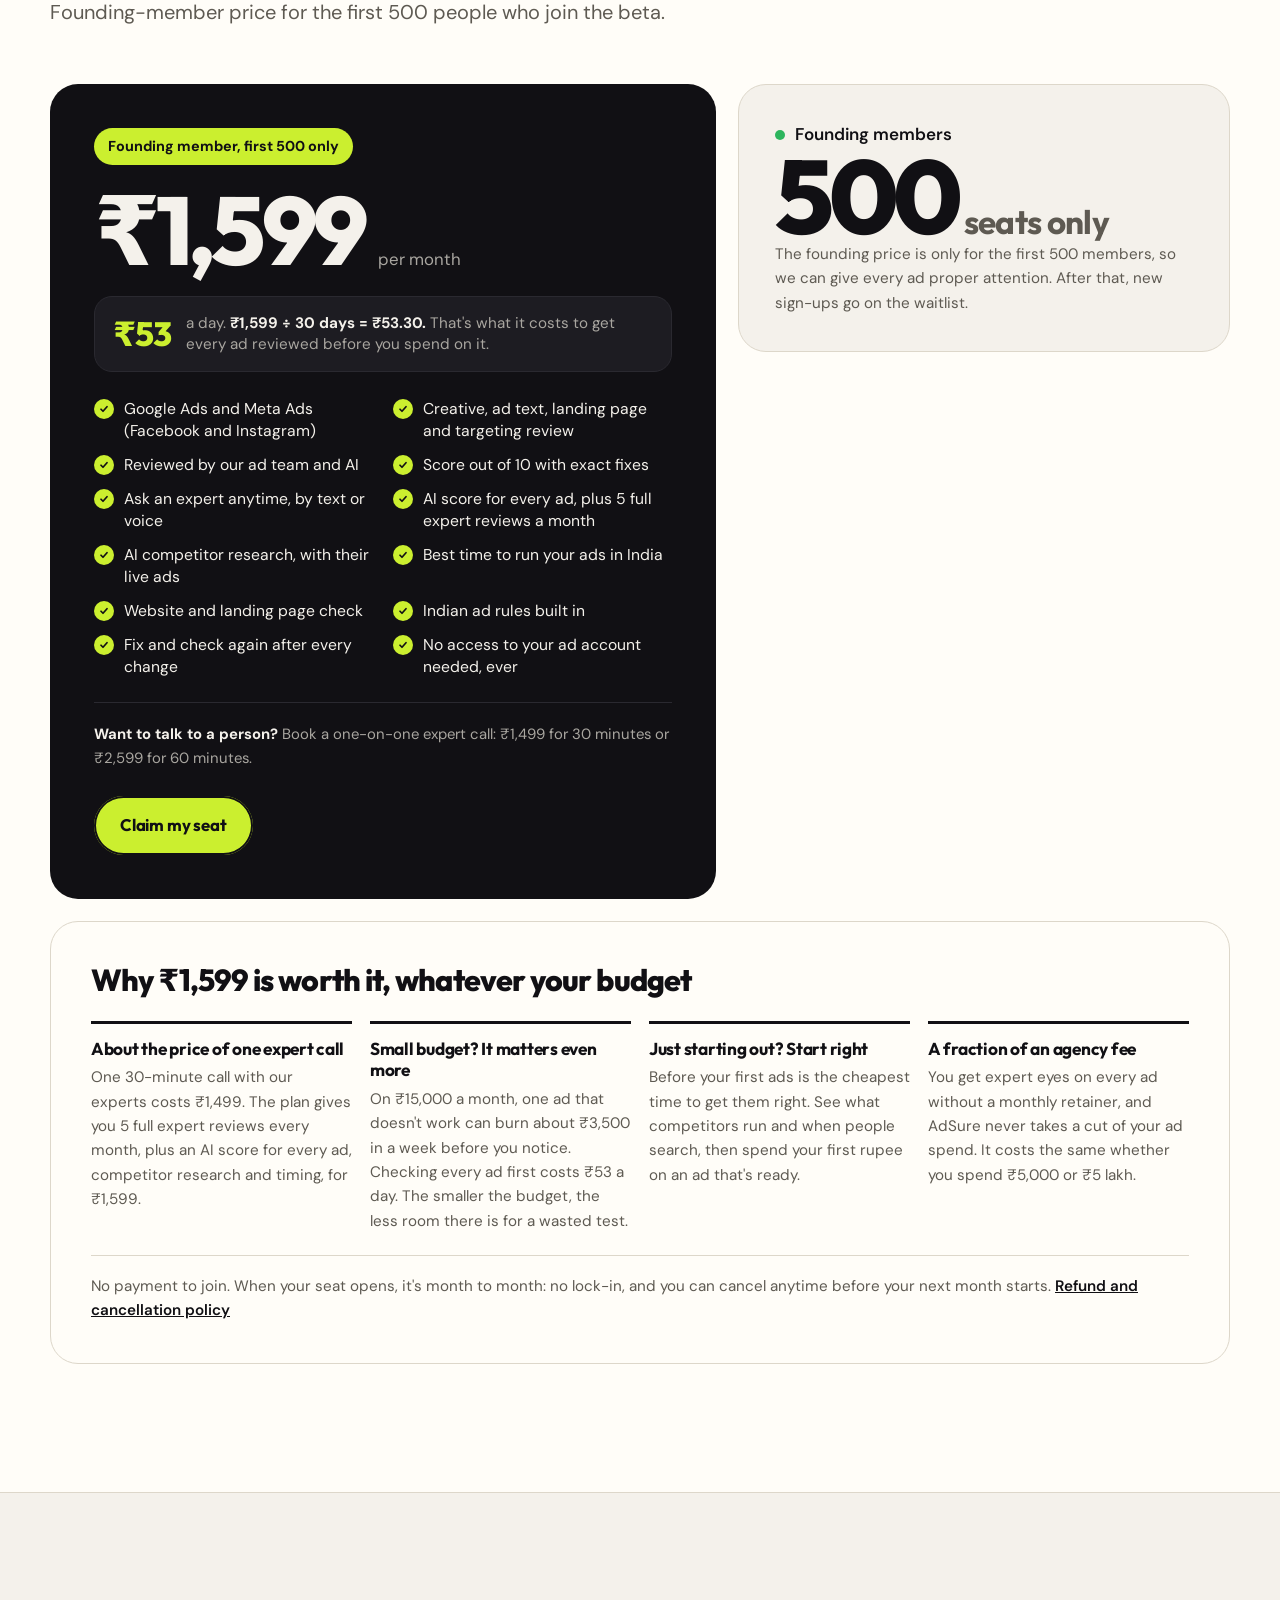
==== commit fa0ca0b3: "Testimonials: endless auto-drifting row with soft blurred edges - Row loops forever and drifts slowl" ====
--- a/index.html
+++ b/index.html
@@ -287,30 +287,44 @@
 @media (max-width:560px){.worth-grid{grid-template-columns:1fr}}
 
 /* ---------- Early tester reviews ---------- */
-.rv-grid{display:flex;gap:18px;overflow-x:auto;scroll-snap-type:x mandatory;scroll-padding-inline:2px;padding:2px 2px 6px;scrollbar-width:none;-webkit-overflow-scrolling:touch;overscroll-behavior-x:contain}
+#reviews{overflow-x:clip}
+.rv-viewport{position:relative;margin-inline:calc(50% - 50vw)}
+.rv-viewport::before,.rv-viewport::after{content:"";position:absolute;top:0;bottom:0;width:clamp(36px,9vw,170px);z-index:2;pointer-events:none;backdrop-filter:blur(3px);-webkit-backdrop-filter:blur(3px)}
+.rv-viewport::before{left:0;background:linear-gradient(90deg,var(--cream) 18%,rgba(244,241,235,0));-webkit-mask-image:linear-gradient(90deg,#000 35%,transparent);mask-image:linear-gradient(90deg,#000 35%,transparent)}
+.rv-viewport::after{right:0;background:linear-gradient(270deg,var(--cream) 18%,rgba(244,241,235,0));-webkit-mask-image:linear-gradient(270deg,#000 35%,transparent);mask-image:linear-gradient(270deg,#000 35%,transparent)}
+.rv-grid{display:flex;gap:20px;overflow-x:auto;padding:16px max(20px,calc((100vw - 1180px) / 2)) 26px;scrollbar-width:none;-webkit-overflow-scrolling:touch;overscroll-behavior-x:contain;cursor:grab}
 .rv-grid::-webkit-scrollbar{display:none}
-.rv-grid:focus-visible{outline-offset:6px}
-.rv-nav{display:flex;align-items:center;justify-content:flex-end;gap:10px;margin:-28px 0 18px}
-.rv-hint{margin-right:auto;color:var(--muted);font-size:.9rem;font-weight:600;display:none}
-.rv-btn{width:48px;height:48px;border-radius:50%;border:0;background:var(--paper);color:var(--ink);box-shadow:inset 0 0 0 2px var(--ink);display:grid;place-items:center;cursor:pointer;transition:background .15s,opacity .15s}
+.rv-grid:active{cursor:grabbing}
+.rv-grid:focus-visible{outline:none}
+.rv-grid:focus-visible .rv{box-shadow:0 0 0 3px var(--ink)}
+.rv-nav{display:flex;align-items:center;justify-content:flex-end;gap:10px;margin:-30px 0 6px}
+.rv-btn{width:48px;height:48px;border-radius:50%;border:0;background:var(--paper);color:var(--ink);box-shadow:inset 0 0 0 2px var(--ink);display:grid;place-items:center;cursor:pointer;transition:background .15s,transform .15s}
 .rv-btn:hover{background:var(--lime)}
+.rv-btn:active{transform:scale(.94)}
 .rv-btn svg{width:20px;height:20px}
-.rv-btn:disabled{opacity:.3;cursor:default;background:var(--paper)}
-@media (max-width:640px){.rv-btn{display:none}.rv-hint{display:block}.rv-nav{margin-top:-20px}}
-.rv{flex:0 0 min(360px,84%);scroll-snap-align:start;margin:0;background:var(--paper);border:1px solid var(--line);border-radius:var(--r-md);padding:24px;display:flex;flex-direction:column;gap:18px}
-.rv-av.rv-logo{width:60px;height:60px;background:#fff;box-shadow:inset 0 0 0 1.5px var(--line);overflow:hidden;padding:9px}
-.rv-av.rv-logo img{width:100%;height:100%;object-fit:contain}
+.rv-play{width:auto;padding:0 16px 0 12px;border-radius:999px;gap:8px;display:inline-flex;align-items:center;font-family:var(--head);font-weight:700;font-size:.9rem;margin-right:auto;box-shadow:none;background:transparent;color:var(--muted)}
+.rv-play:hover{background:rgba(17,16,20,.06);color:var(--ink)}
+.rv-play svg{width:16px;height:16px}
+.rv-play .i-play,.rv-play[aria-pressed="true"] .i-pause{display:none}
+.rv-play[aria-pressed="true"] .i-play{display:block}
+.rv{position:relative;flex:0 0 min(380px,82vw);margin:0;background:var(--paper);border:1px solid var(--line);border-radius:22px;padding:26px 26px 22px;display:flex;flex-direction:column;gap:18px;box-shadow:0 1px 0 rgba(17,16,20,.04);transition:transform .25s cubic-bezier(.2,.8,.2,1),box-shadow .25s,border-color .25s;user-select:none;-webkit-user-select:none}
+.rv:hover{transform:translateY(-4px);border-color:#CFC8B8;box-shadow:0 18px 40px -22px rgba(17,16,20,.35)}
+.rv::before{content:"";position:absolute;top:22px;right:24px;width:44px;height:37px;background:url("data:image/svg+xml,%3Csvg xmlns='http://www.w3.org/2000/svg' viewBox='0 0 48 40'%3E%3Cpath d='M4 38V24C4 11 10 4 20 2l2 6c-6 2-8 6-8 12h7v18zm24 0V24c0-13 6-20 16-22l2 6c-6 2-8 6-8 12h7v18z' fill='%23CBEF2F' stroke='%23111014' stroke-width='2.5' stroke-linejoin='round'/%3E%3C/svg%3E") center/contain no-repeat;pointer-events:none}
+.rv blockquote{margin:0;flex:1}
+.rv blockquote p{font-size:1.04rem;line-height:1.6;color:var(--ink)}
+.rv figcaption{display:flex;align-items:center;gap:14px;padding-top:18px;border-top:1px dashed var(--line)}
+.rv figcaption>span:nth-child(2){display:grid;line-height:1.3;min-width:0}
+.rv figcaption b{font-family:var(--head);font-size:1.02rem;letter-spacing:-.01em}
+.rv figcaption small{color:var(--muted);font-size:.88rem}
+.rv-av{width:56px;height:56px;flex:none;border-radius:50%;background:var(--lime);box-shadow:inset 0 0 0 2px var(--ink);display:grid;place-items:center;font-family:var(--head);font-weight:800;font-size:1.05rem}
+.rv-av.rv-logo{background:#fff;box-shadow:inset 0 0 0 1.5px var(--line);overflow:hidden;padding:8px}
+.rv-av.rv-logo img{width:100%;height:100%;object-fit:contain;pointer-events:none}
 .rv-av.rv-logo.dark{background:#212121;box-shadow:none;padding:0}
 .rv-av.rv-logo.ink{background:var(--ink);box-shadow:none;padding:4px}
 .rv-av.rv-logo:has(img[src*="eaa"]){background:#FEDC30;box-shadow:none;padding:0}
-.rv blockquote{margin:0;flex:1}
-.rv blockquote p{font-size:1.02rem;line-height:1.55;color:var(--ink)}
-.rv figcaption{display:flex;align-items:center;gap:12px;padding-top:16px;border-top:1px solid var(--line)}
-.rv figcaption>span:nth-child(2){display:grid;line-height:1.3;min-width:0}
-.rv figcaption b{font-family:var(--head);font-size:1rem;letter-spacing:-.01em}
-.rv figcaption small{color:var(--muted);font-size:.88rem}
-.rv-av{width:60px;height:60px;flex:none;border-radius:50%;background:var(--lime);box-shadow:inset 0 0 0 2px var(--ink);display:grid;place-items:center;font-family:var(--head);font-weight:800;font-size:1.1rem}
-.rv-tag{align-self:flex-start;flex:none;background:var(--cream);border:1px solid var(--line);border-radius:999px;padding:4px 10px;font-size:.78rem;font-weight:600;color:var(--muted);white-space:nowrap}
+.rv-tag{align-self:flex-start;flex:none;background:var(--lime-soft);border:1px solid #DCE8A6;border-radius:999px;padding:5px 11px;font-size:.76rem;font-weight:700;letter-spacing:.02em;color:var(--ink);white-space:nowrap}
+@media (max-width:640px){.rv-btn:not(.rv-play){display:none}.rv-nav{margin-top:-24px}.rv::before{width:36px;height:30px}}
+@media (prefers-reduced-motion:reduce){.rv,.rv:hover{transition:none;transform:none}}
 
 /* ---------- Nav ---------- */
 .nav{position:sticky;top:0;z-index:50;background:rgba(244,241,235,.86);backdrop-filter:saturate(1.4) blur(14px);-webkit-backdrop-filter:saturate(1.4) blur(14px);border-bottom:1px solid transparent;transition:border-color .2s}
@@ -1296,11 +1310,12 @@
       <h2>What early testers say</h2>
       <p class="lede">These businesses tested AdSure before launch. Here's what they said, the good parts and the parts we're still working on.</p>
     </div>
-    <div class="rv-nav" aria-hidden="true">
-      <span class="rv-hint">Swipe to see more</span>
-      <button class="rv-btn" type="button" data-rv="-1" tabindex="-1" aria-label="Previous review"><svg viewBox="0 0 24 24" fill="none" stroke="currentColor" stroke-width="2.6" stroke-linecap="round" stroke-linejoin="round"><path d="M15 5l-7 7 7 7"/></svg></button>
-      <button class="rv-btn" type="button" data-rv="1" tabindex="-1" aria-label="Next review"><svg viewBox="0 0 24 24" fill="none" stroke="currentColor" stroke-width="2.6" stroke-linecap="round" stroke-linejoin="round"><path d="M9 5l7 7-7 7"/></svg></button>
-    </div>
+    <div class="rv-nav">
+      <button class="rv-btn rv-play" type="button" id="rv-play" aria-pressed="false" aria-controls="rv-track"><svg class="i-pause" viewBox="0 0 24 24" fill="currentColor" aria-hidden="true"><rect x="6" y="5" width="4" height="14" rx="1"/><rect x="14" y="5" width="4" height="14" rx="1"/></svg><svg class="i-play" viewBox="0 0 24 24" fill="currentColor" aria-hidden="true"><path d="M7 4.5v15l12-7.5z"/></svg><span>Pause</span></button>
+      <button class="rv-btn" type="button" data-rv="-1" aria-controls="rv-track" aria-label="Previous review"><svg viewBox="0 0 24 24" fill="none" stroke="currentColor" stroke-width="2.6" stroke-linecap="round" stroke-linejoin="round"><path d="M15 5l-7 7 7 7"/></svg></button>
+      <button class="rv-btn" type="button" data-rv="1" aria-controls="rv-track" aria-label="Next review"><svg viewBox="0 0 24 24" fill="none" stroke="currentColor" stroke-width="2.6" stroke-linecap="round" stroke-linejoin="round"><path d="M9 5l7 7-7 7"/></svg></button>
+    </div>
+    <div class="rv-viewport">
     <div class="rv-grid" id="rv-track" tabindex="0" role="region" aria-label="Reviews from early testers. Scroll sideways to see more.">
       <figure class="rv">
         <span class="rv-tag">D2C</span>
@@ -1337,6 +1352,7 @@
         <blockquote><p>“It found issues on our competitor’s website that we made sure to fix on ours. Also caught our broken tracking. The AI score feels a bit harsh sometimes, but the expert explains it well.”</p></blockquote>
         <figcaption><span class="rv-av rv-logo dark"><img src="assets/testers/folkasur.png" alt="Folkasur Studio" loading="lazy" decoding="async"></span><span><b>Satvik Sakar</b><small>Founder, Folkasur Studios</small></span></figcaption>
       </figure>
+    </div>
     </div>
   </div>
 </section>
@@ -1988,19 +2004,71 @@
 setInterval(() => { if (!document.hidden) fetchSeats(); }, CONFIG.REFRESH_SECONDS * 1000);
 document.addEventListener("visibilitychange", () => { if (!document.hidden) fetchSeats(); });
 
-/* ---- early tester reviews: swipe row with arrow buttons ---- */
+/* ---- early tester reviews: endless row that drifts on its own ----
+   Cards are copied once by script (copies are hidden from screen readers), so the row loops
+   forever. It pauses while hovered, touched or focused, when off screen, and for people who
+   prefer reduced motion. Arrows move one card; the Pause button stops the drift. */
 (function reviews(){
   const track = $("#rv-track"); if (!track) return;
-  const btns = $$(".rv-btn");
-  const step = () => { const c = track.querySelector(".rv"); return c ? c.getBoundingClientRect().width + 18 : 300; };
-  const update = () => {
-    const max = track.scrollWidth - track.clientWidth - 4;
-    btns.forEach(b => b.disabled = b.dataset.rv === "-1" ? track.scrollLeft <= 4 : track.scrollLeft >= max);
+  const originals = Array.from(track.children);
+  originals.forEach(c => { const k = c.cloneNode(true); k.setAttribute("aria-hidden", "true"); k.inert = true; k.querySelectorAll("img").forEach(i => i.alt = ""); track.appendChild(k); });
+  const setW = () => track.children[originals.length].offsetLeft - originals[0].offsetLeft;
+  const step = () => originals[0].getBoundingClientRect().width + (parseFloat(getComputedStyle(track).columnGap) || 20);
+  const playBtn = $("#rv-play");
+  let pos = 0, last = 0, hover = false, holdUntil = 0, onScreen = false, anim = null, ours = false;
+  let auto = !reduce;
+  const SPEED = 0.032; // pixels per millisecond (about 32 px a second)
+  const wrap = () => { const w = setW(); if (w > 0) { while (pos >= w) pos -= w; while (pos < 0) pos += w; } };
+  const apply = () => { ours = true; track.scrollLeft = pos; };
+  const hold = ms => { holdUntil = performance.now() + ms; };
+  const setPlay = on => {
+    auto = on;
+    playBtn.setAttribute("aria-pressed", on ? "false" : "true");
+    playBtn.querySelector("span").textContent = on ? "Pause" : "Play";
   };
-  btns.forEach(b => b.addEventListener("click", () => track.scrollBy({ left: step() * Number(b.dataset.rv), behavior: reduce ? "auto" : "smooth" })));
-  track.addEventListener("scroll", update, { passive: true });
-  addEventListener("resize", update);
-  update();
+  setPlay(auto);
+  playBtn.addEventListener("click", () => setPlay(!auto));
+
+  track.addEventListener("scroll", () => {
+    if (ours) { ours = false; return; }
+    pos = track.scrollLeft;                         // someone swiped or scrolled by hand
+    const w = setW();
+    if (pos >= w || pos <= 0) { wrap(); if (pos === 0) pos = w; apply(); }
+  }, { passive: true });
+
+  ["pointerdown", "wheel", "touchstart", "keydown"].forEach(ev => track.addEventListener(ev, () => { hold(4000); anim = null; }, { passive: true }));
+  track.addEventListener("mouseenter", () => hover = true);
+  track.addEventListener("mouseleave", () => { hover = false; hold(600); });
+  track.addEventListener("focusin", () => hold(8000));
+
+  // drag to scroll with a mouse (touch already scrolls natively)
+  let drag = null;
+  track.addEventListener("pointerdown", e => { if (e.pointerType !== "mouse" || e.button) return; drag = { x: e.clientX, p: pos }; });
+  addEventListener("pointermove", e => { if (!drag) return; pos = drag.p - (e.clientX - drag.x); wrap(); apply(); hold(4000); });
+  addEventListener("pointerup", () => { drag = null; });
+
+  $$(".rv-btn[data-rv]").forEach(btn => btn.addEventListener("click", () => {
+    const dir = Number(btn.dataset.rv);
+    if (dir < 0 && pos < step()) { pos += setW(); apply(); }
+    const from = pos, to = pos + step() * dir, start = performance.now(), dur = reduce ? 0 : 520;
+    anim = now => {
+      const k = dur ? Math.min(1, (now - start) / dur) : 1;
+      pos = from + (to - from) * (1 - Math.pow(1 - k, 3));
+      if (k >= 1) { anim = null; wrap(); }
+      apply();
+    };
+    hold(5000);
+  }));
+
+  new IntersectionObserver(es => es.forEach(e => onScreen = e.isIntersecting), { threshold: 0.15 }).observe(track);
+
+  function tick(now){
+    const dt = last ? Math.min(64, now - last) : 16; last = now;
+    if (anim) anim(now);
+    else if (auto && onScreen && !hover && !drag && now > holdUntil && !document.hidden) { pos += dt * SPEED; wrap(); apply(); }
+    requestAnimationFrame(tick);
+  }
+  requestAnimationFrame(tick);
 })();
 
 /* ================================================================
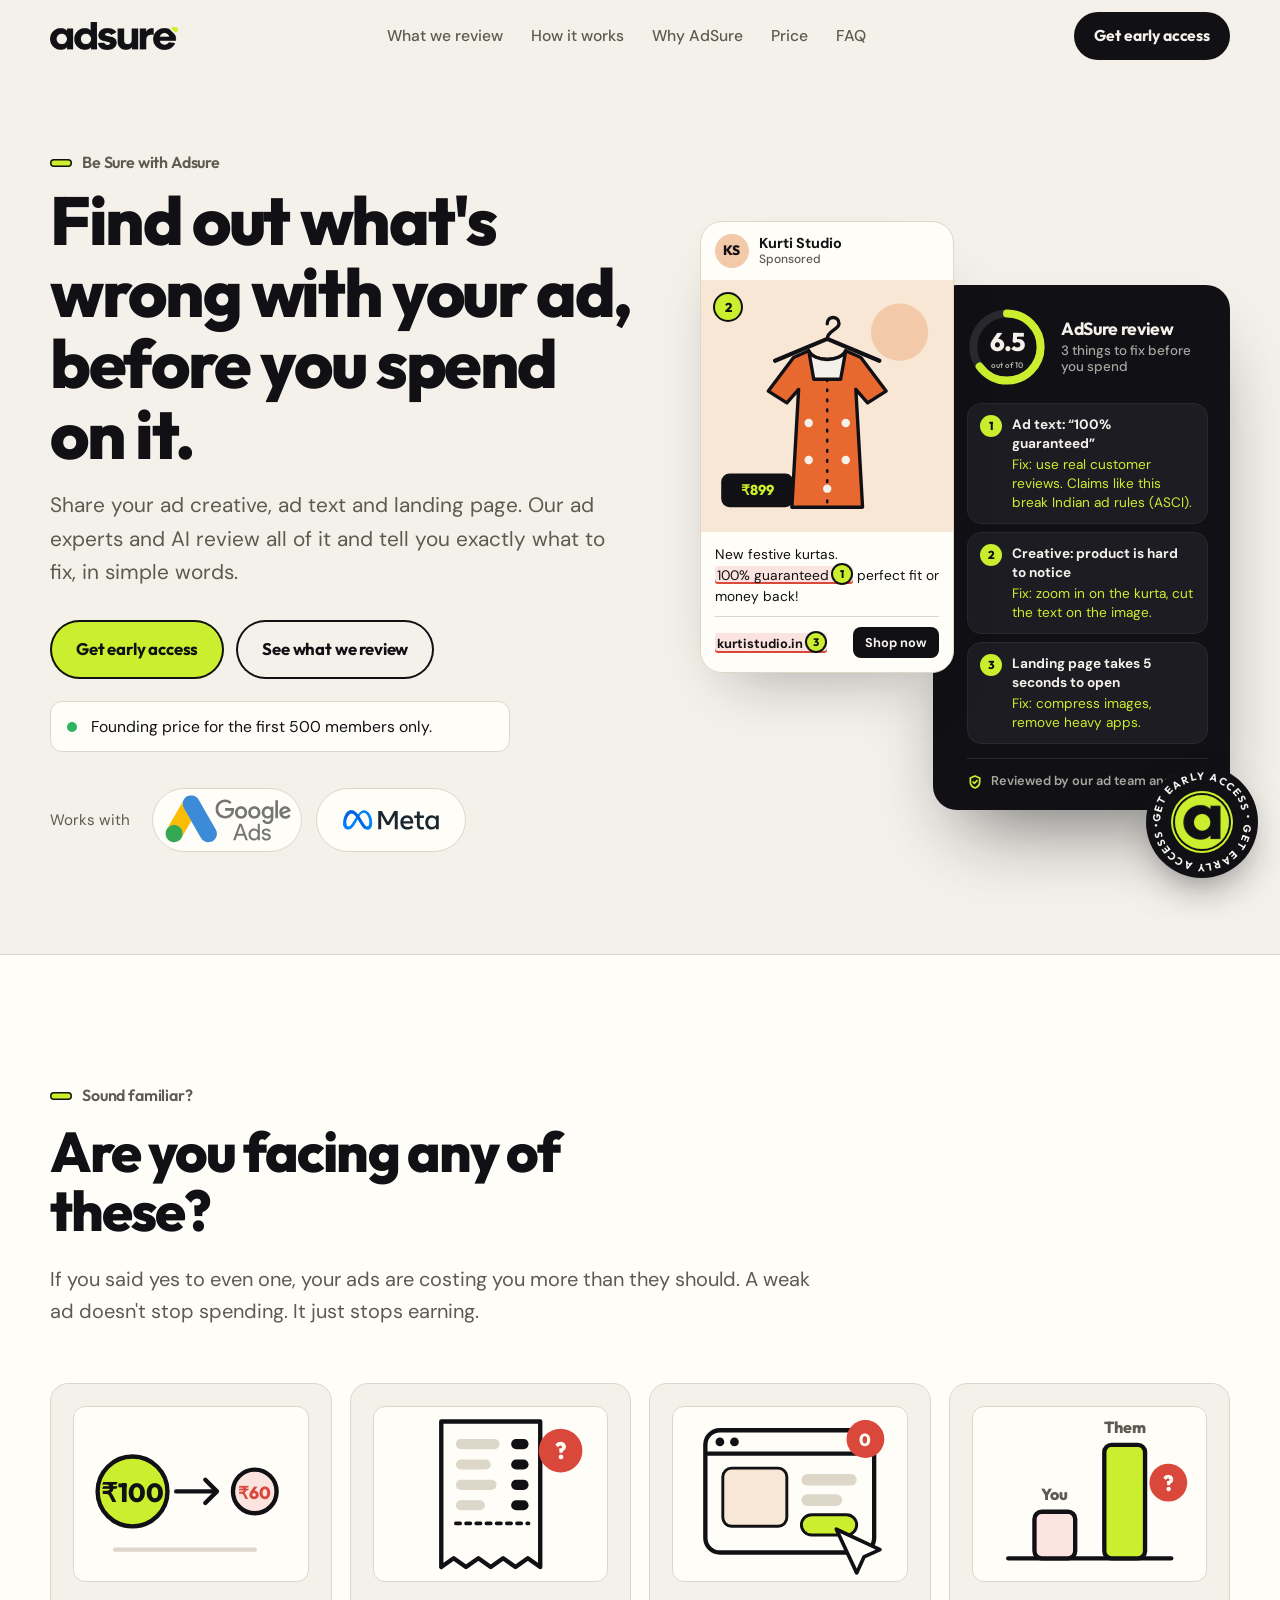
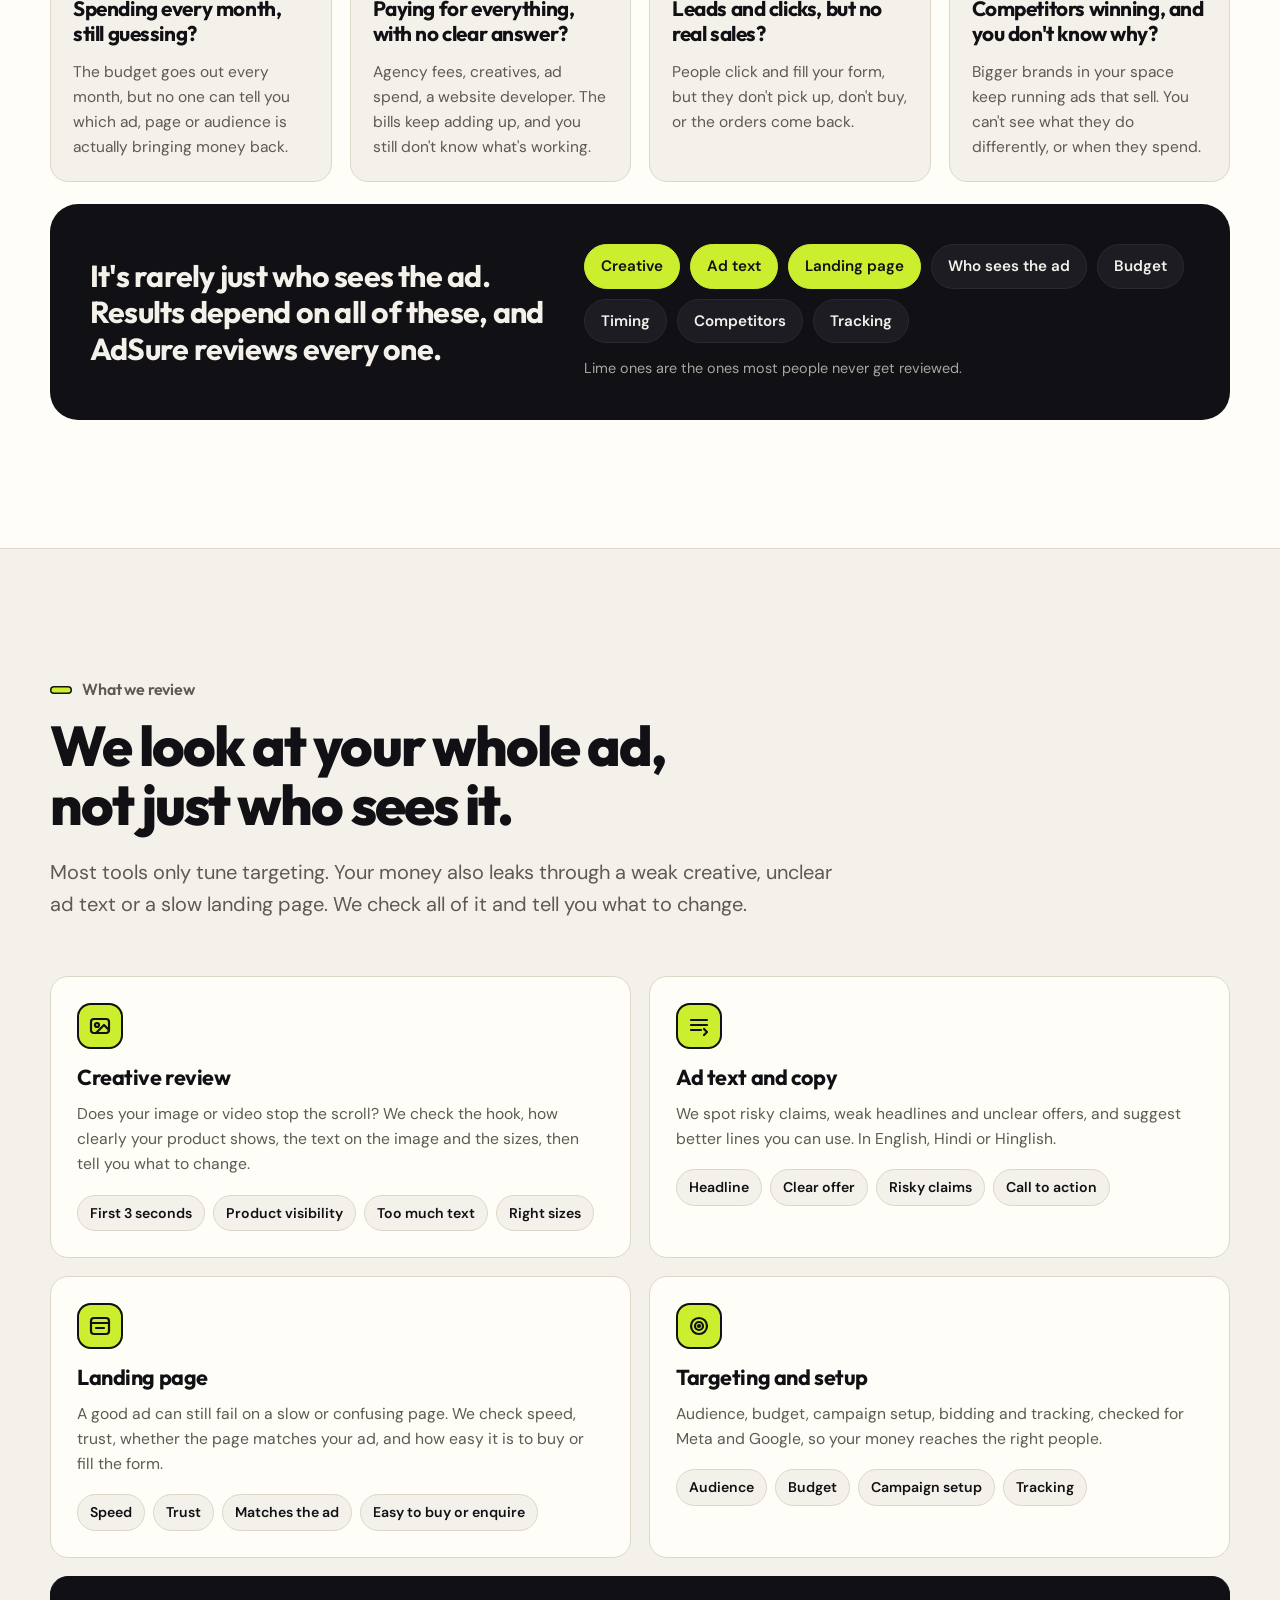
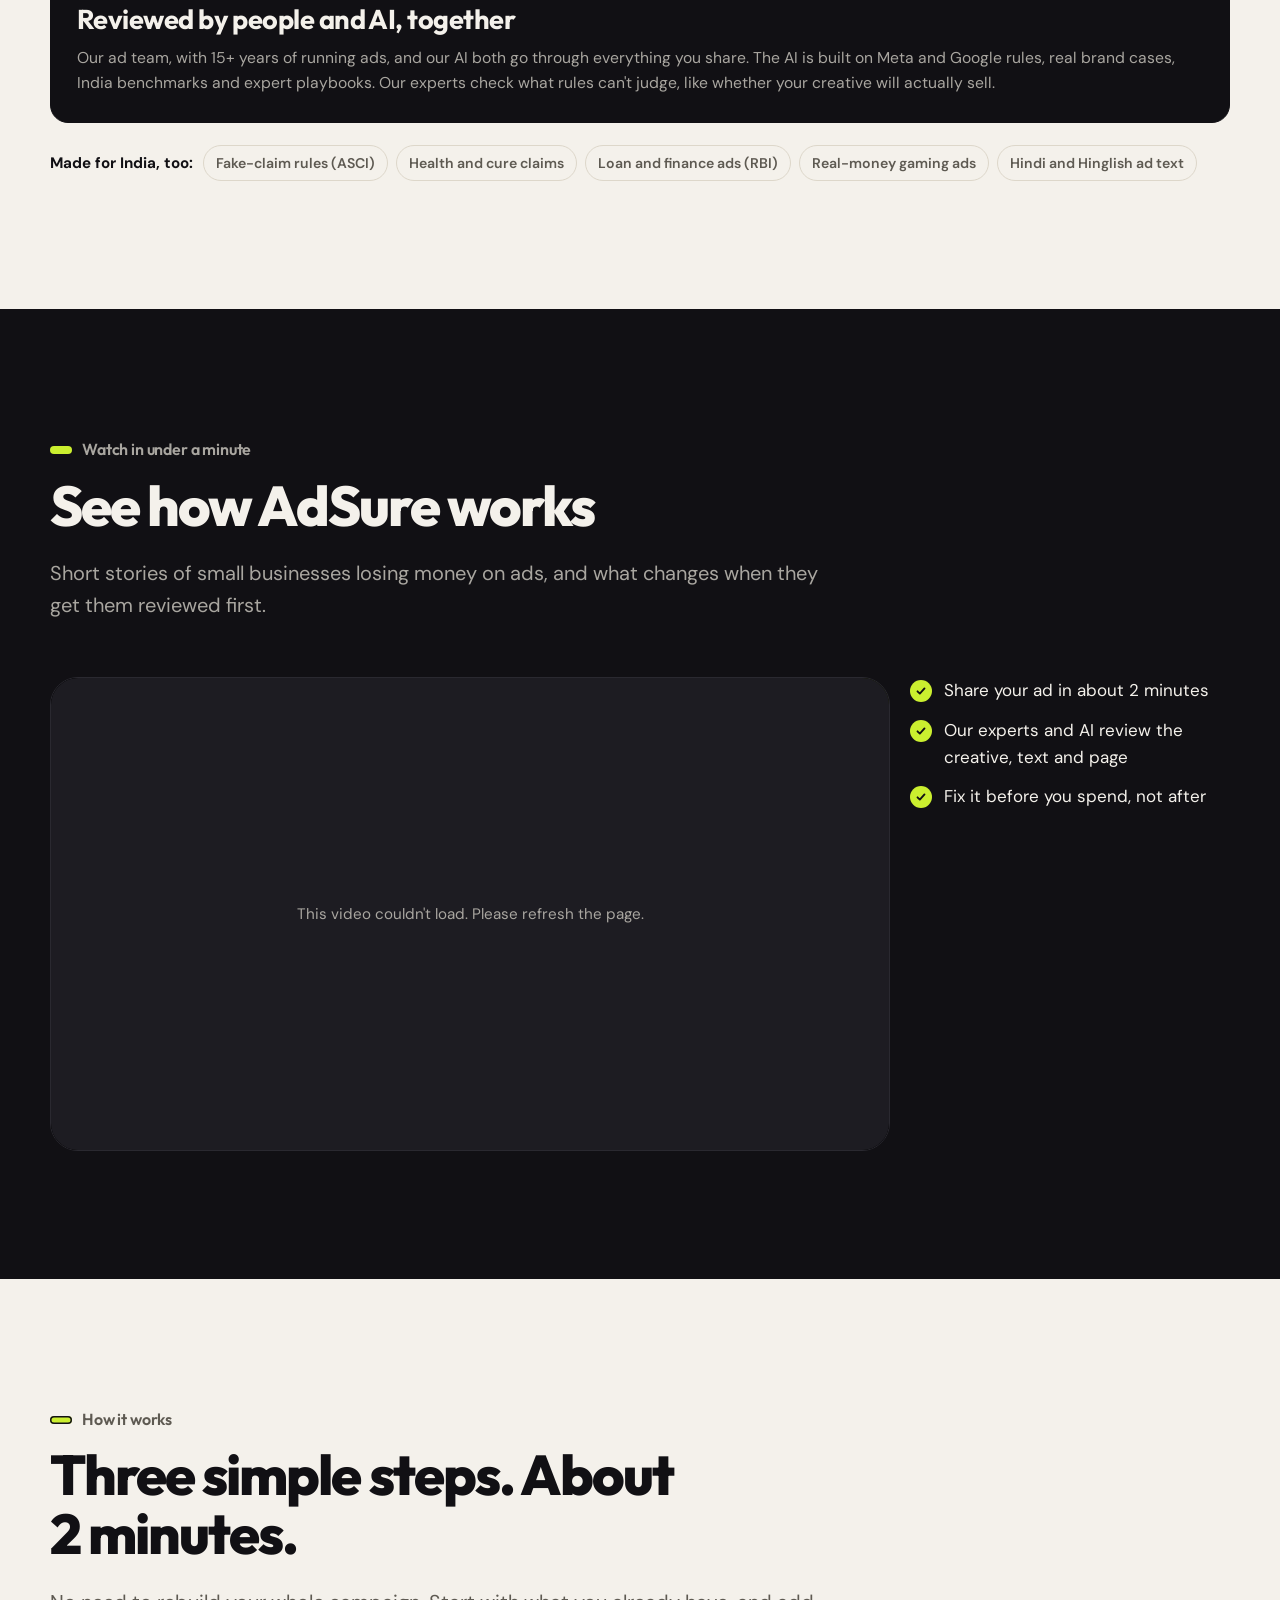
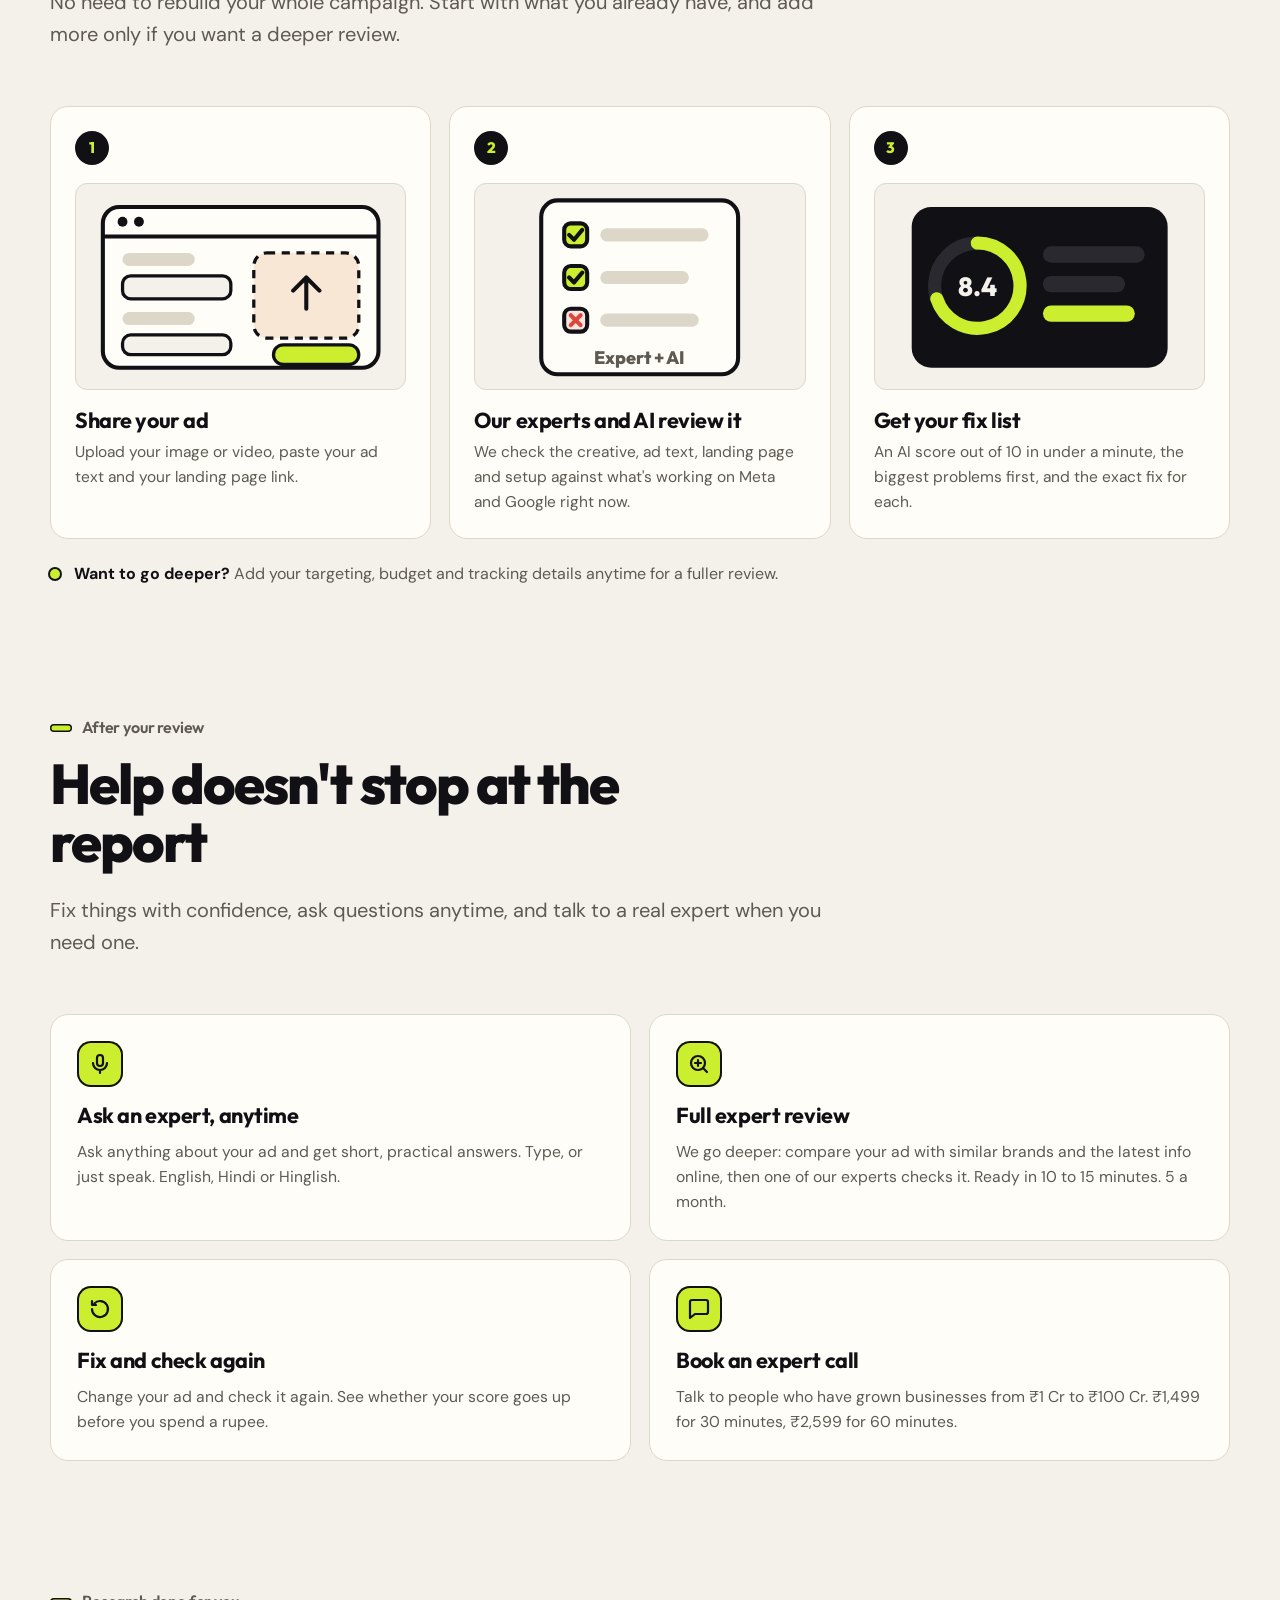
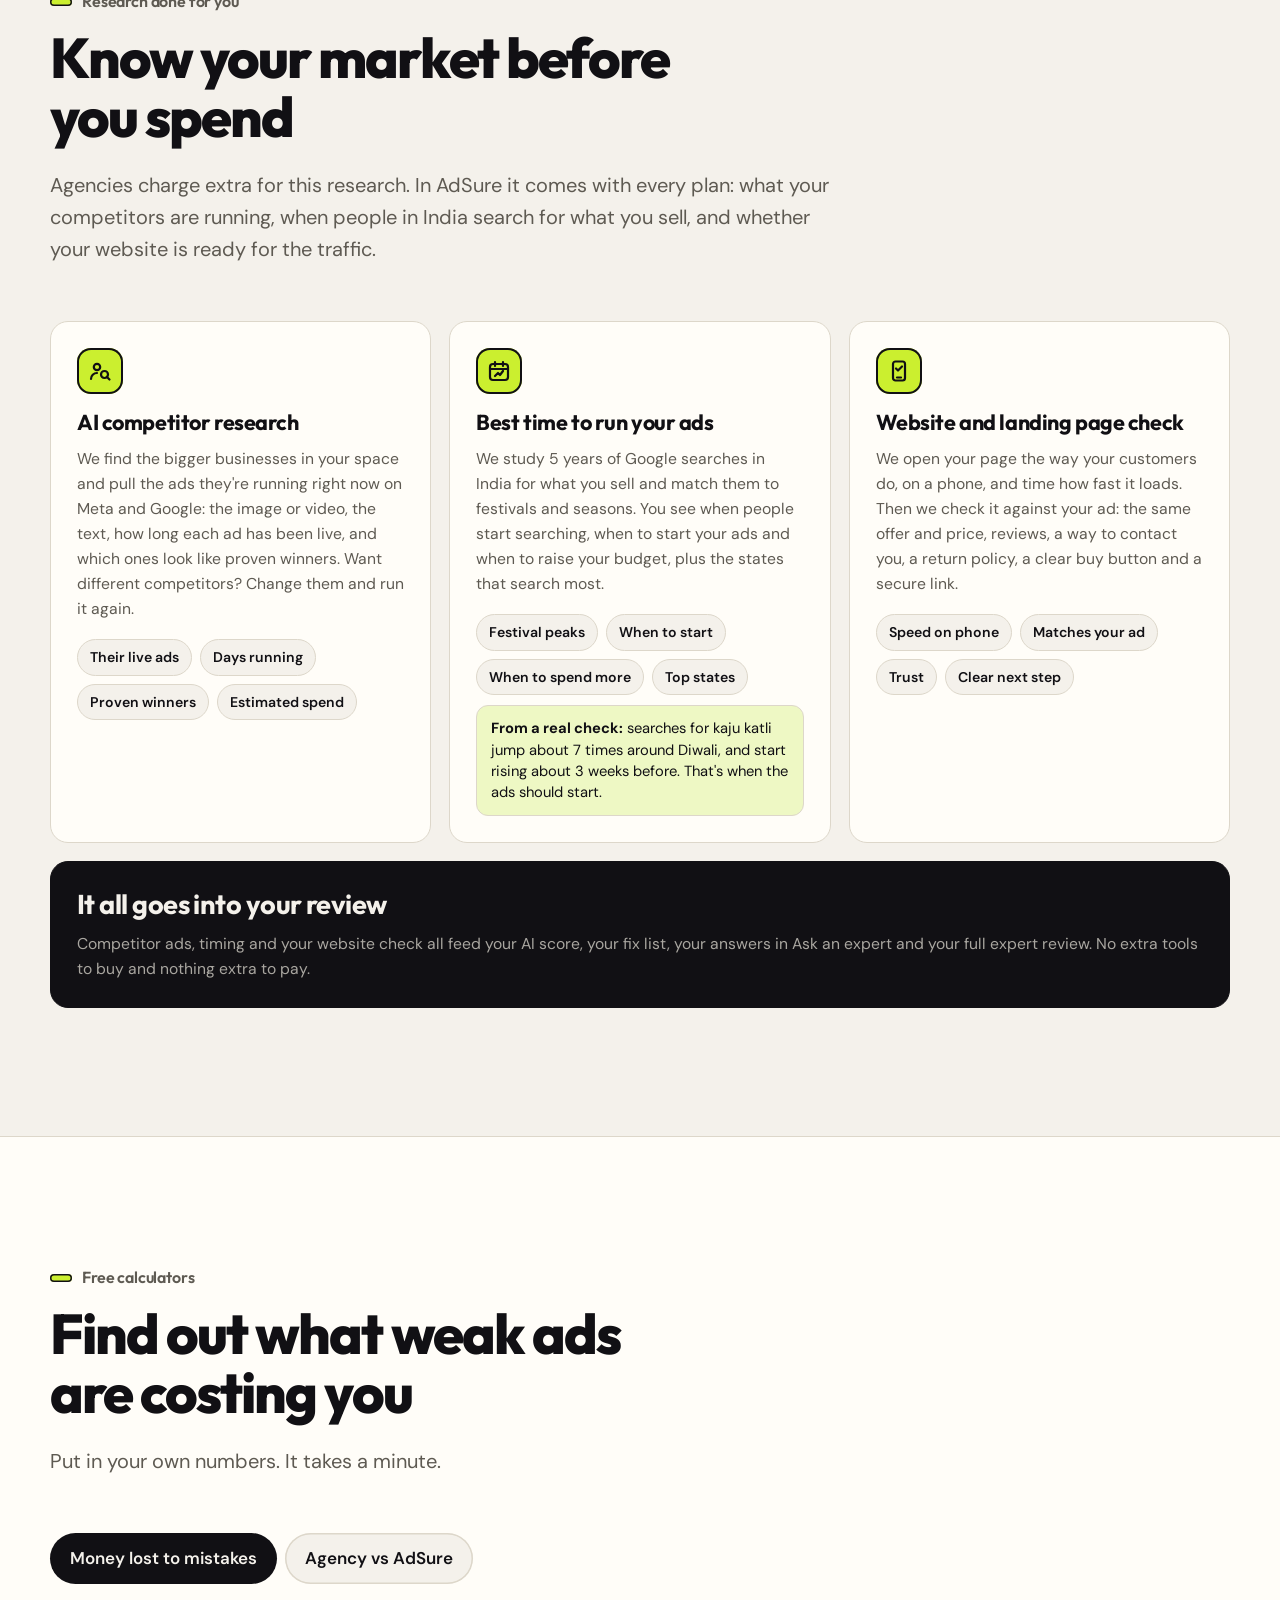
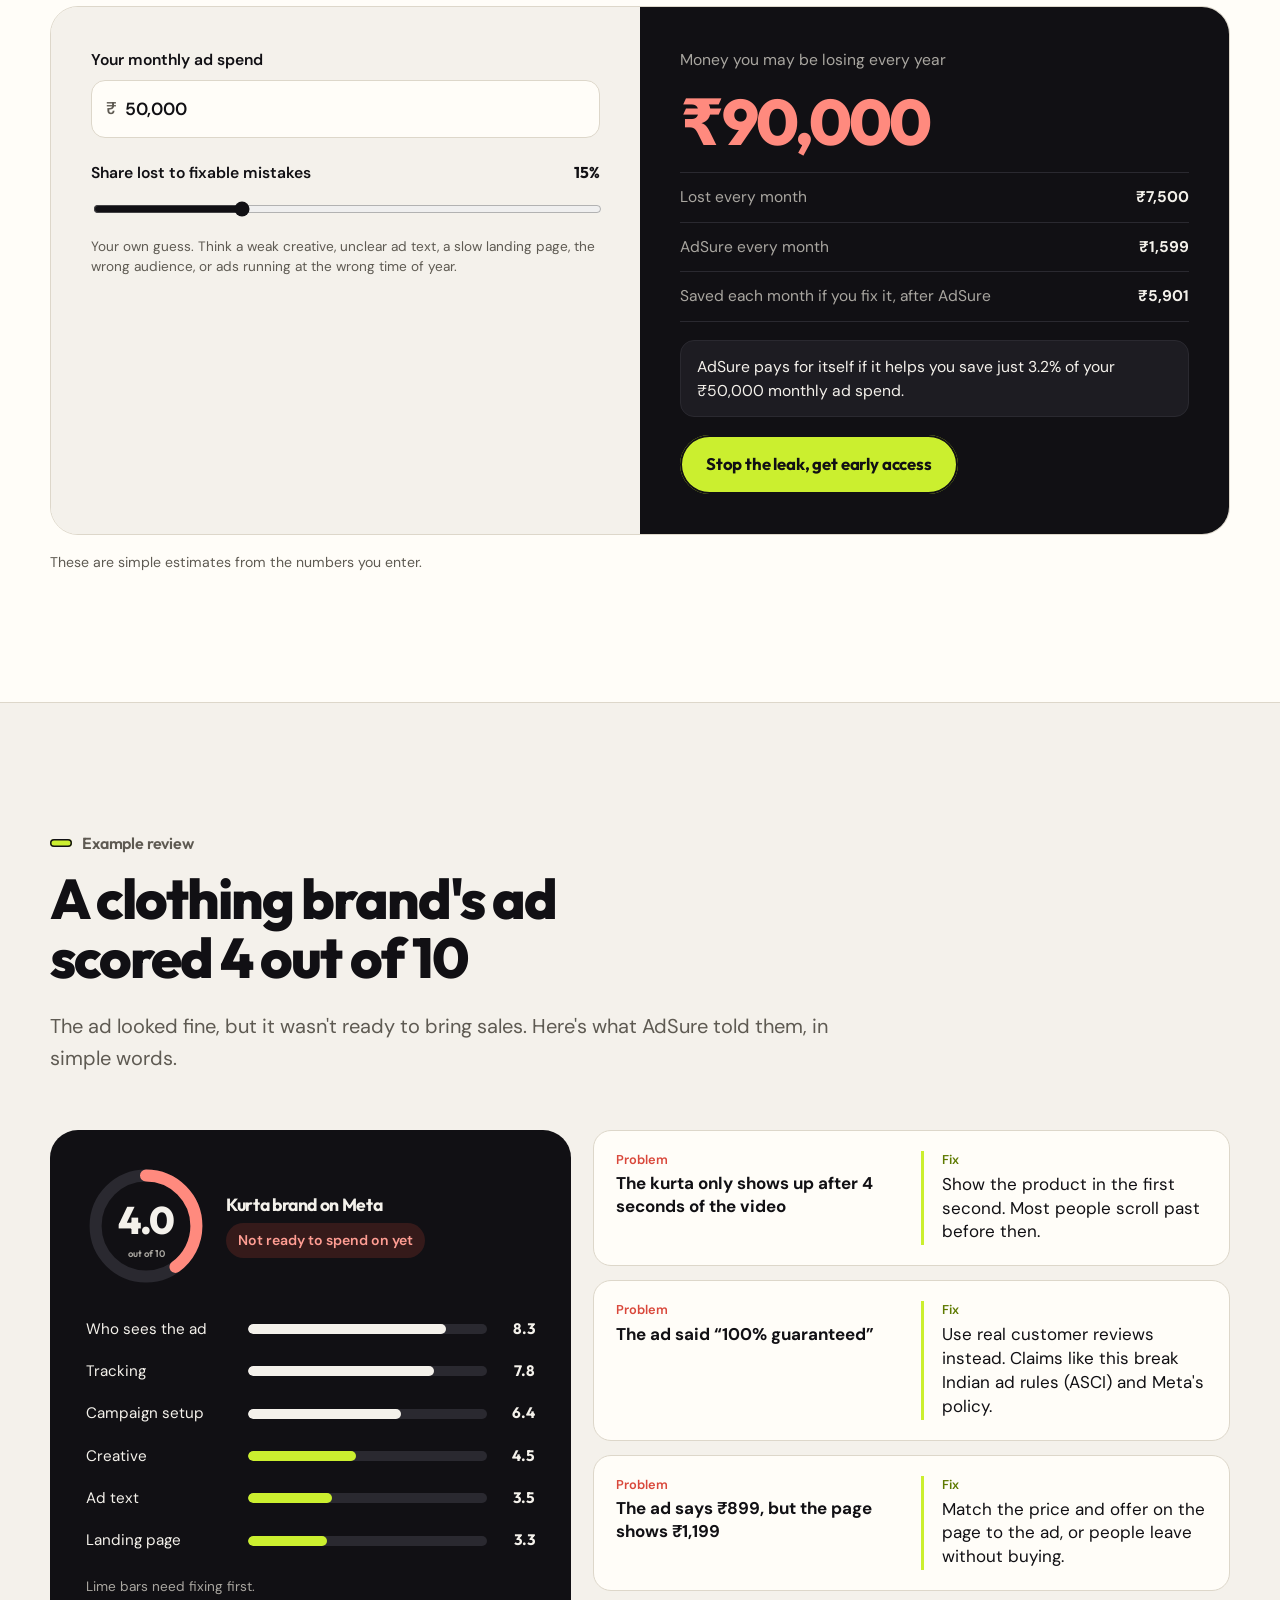
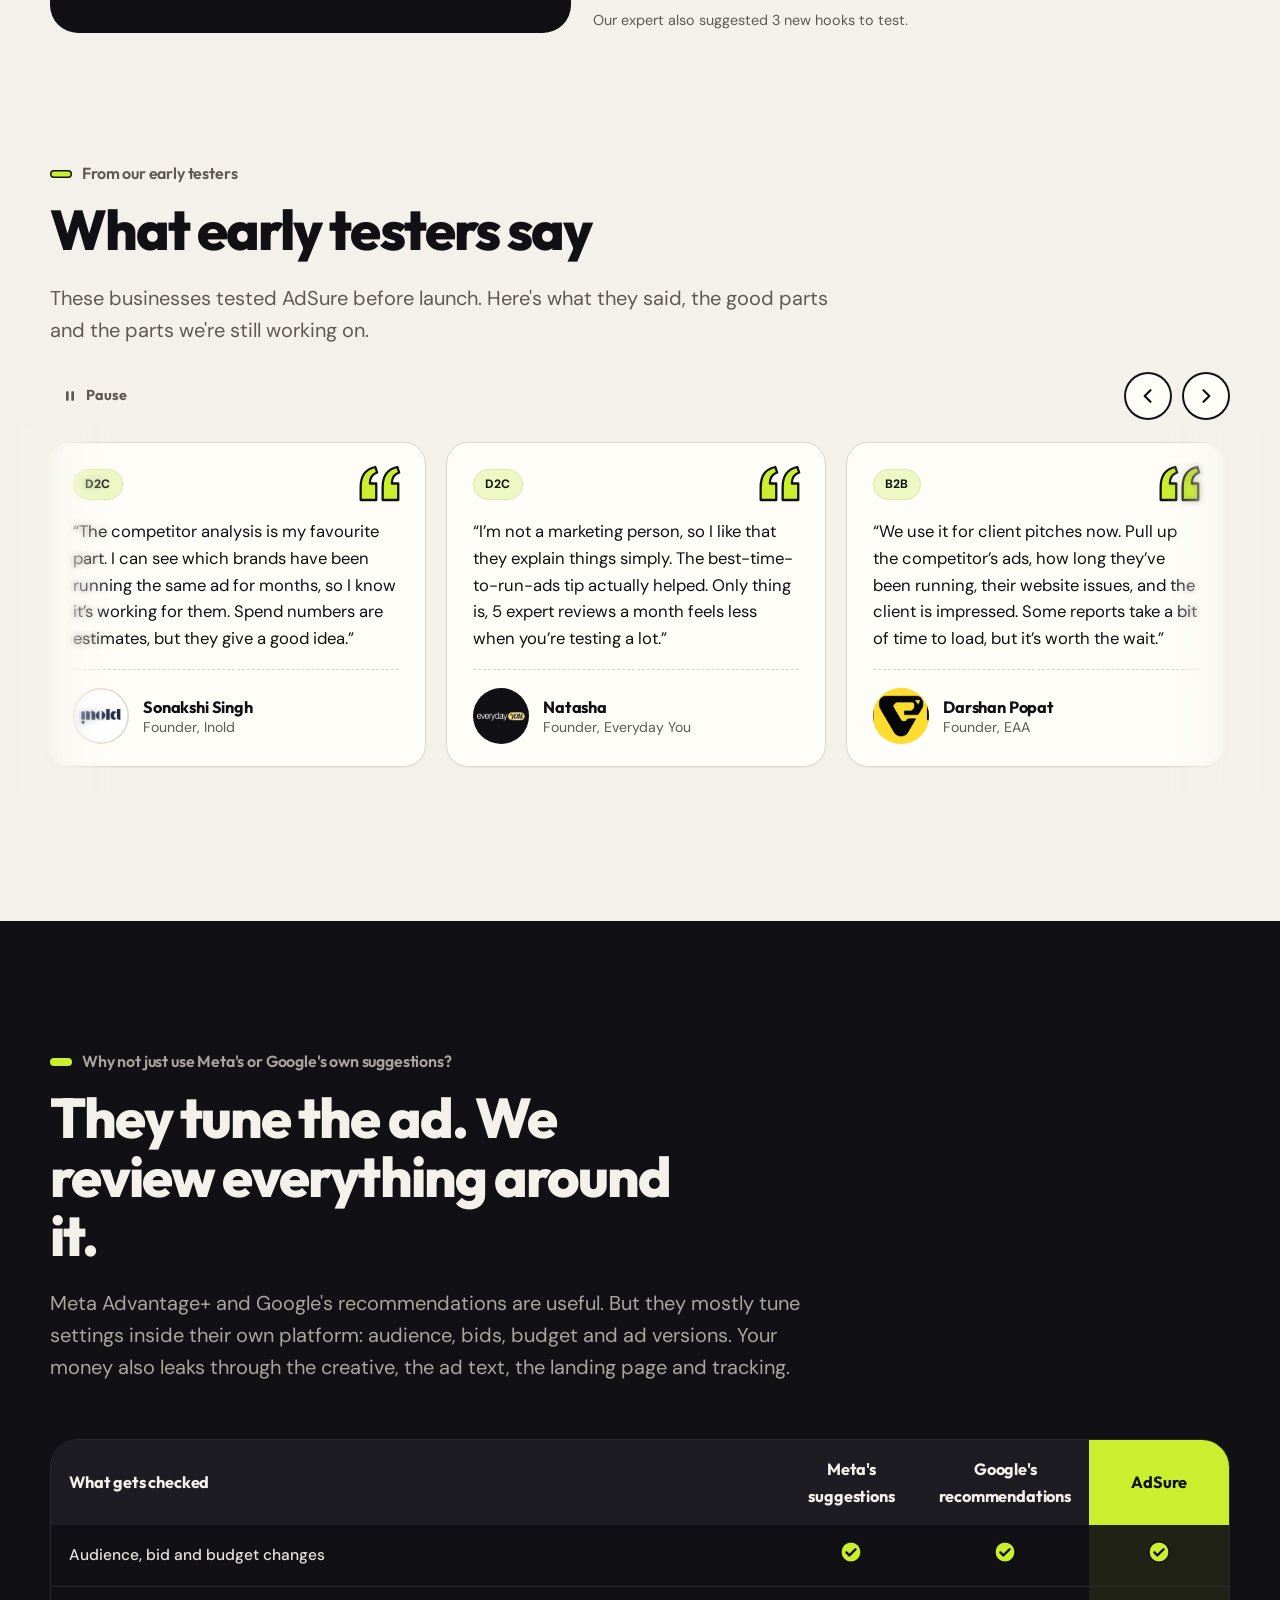
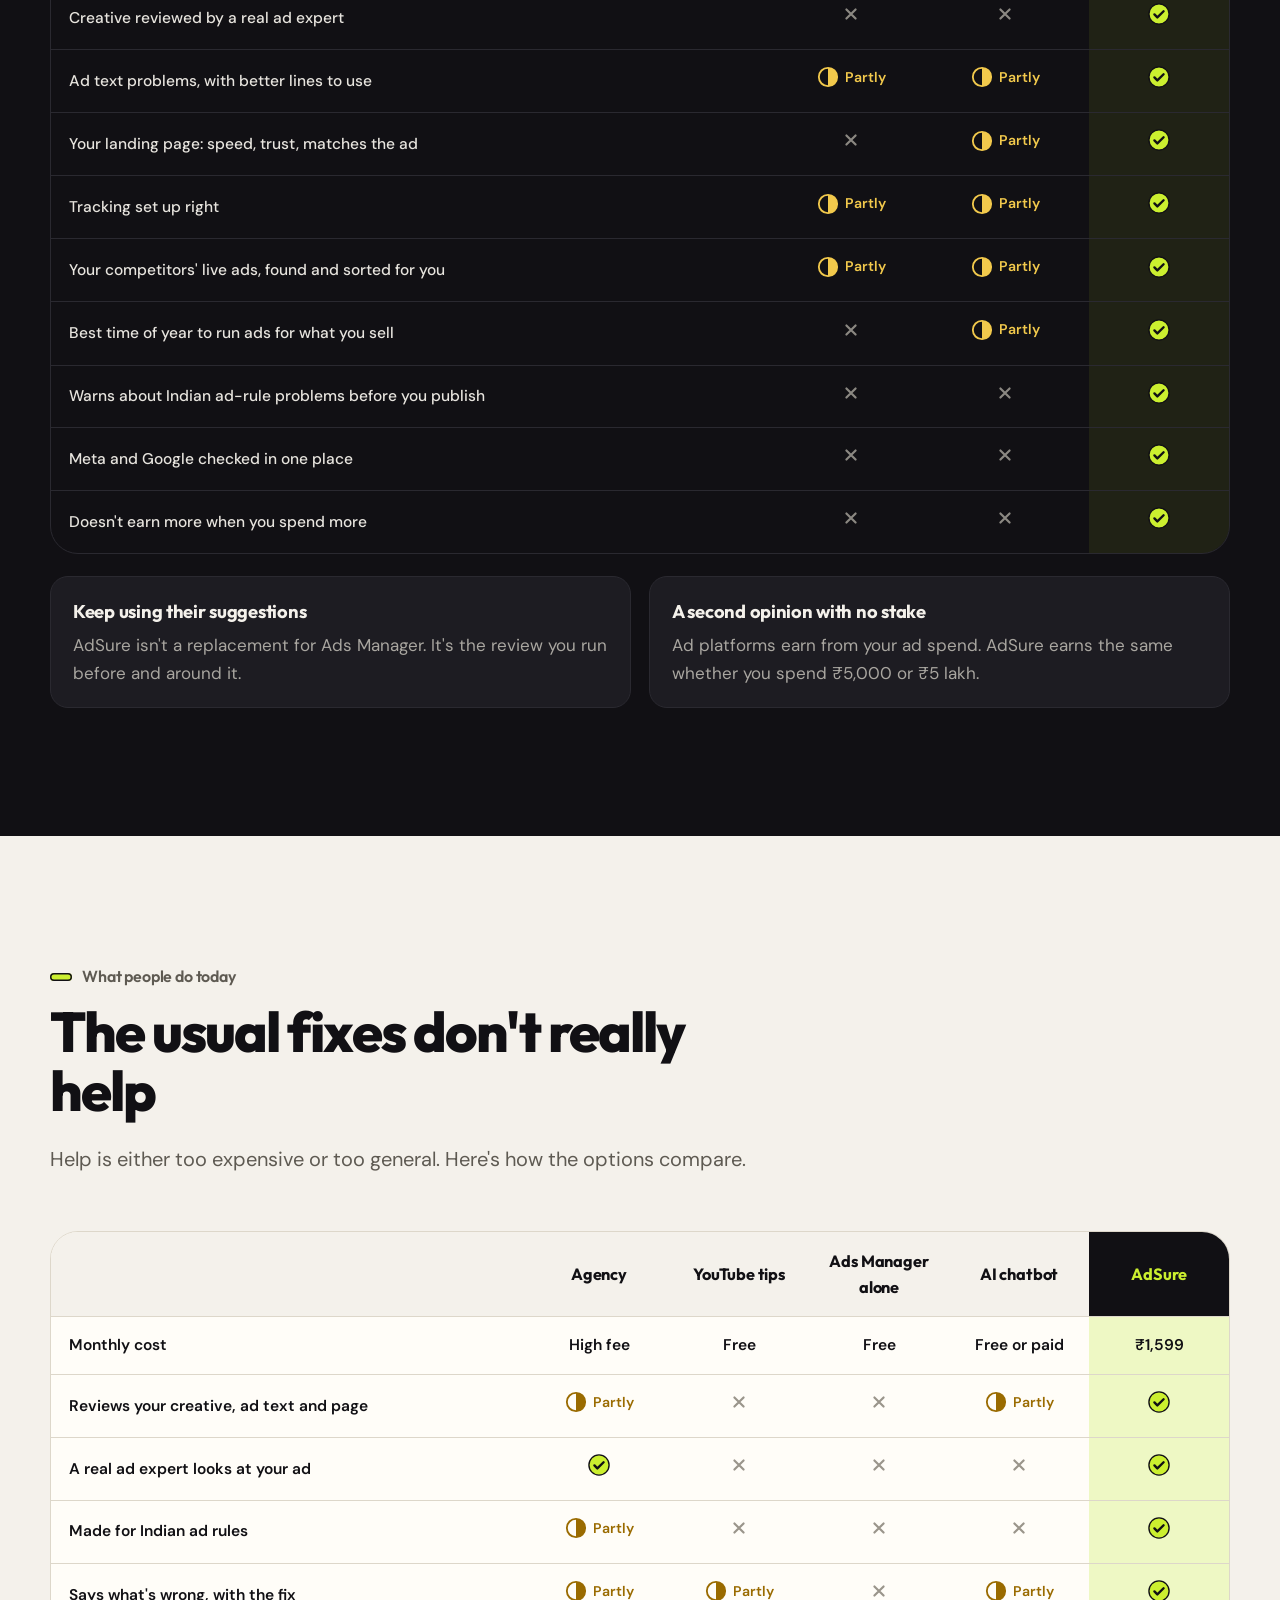
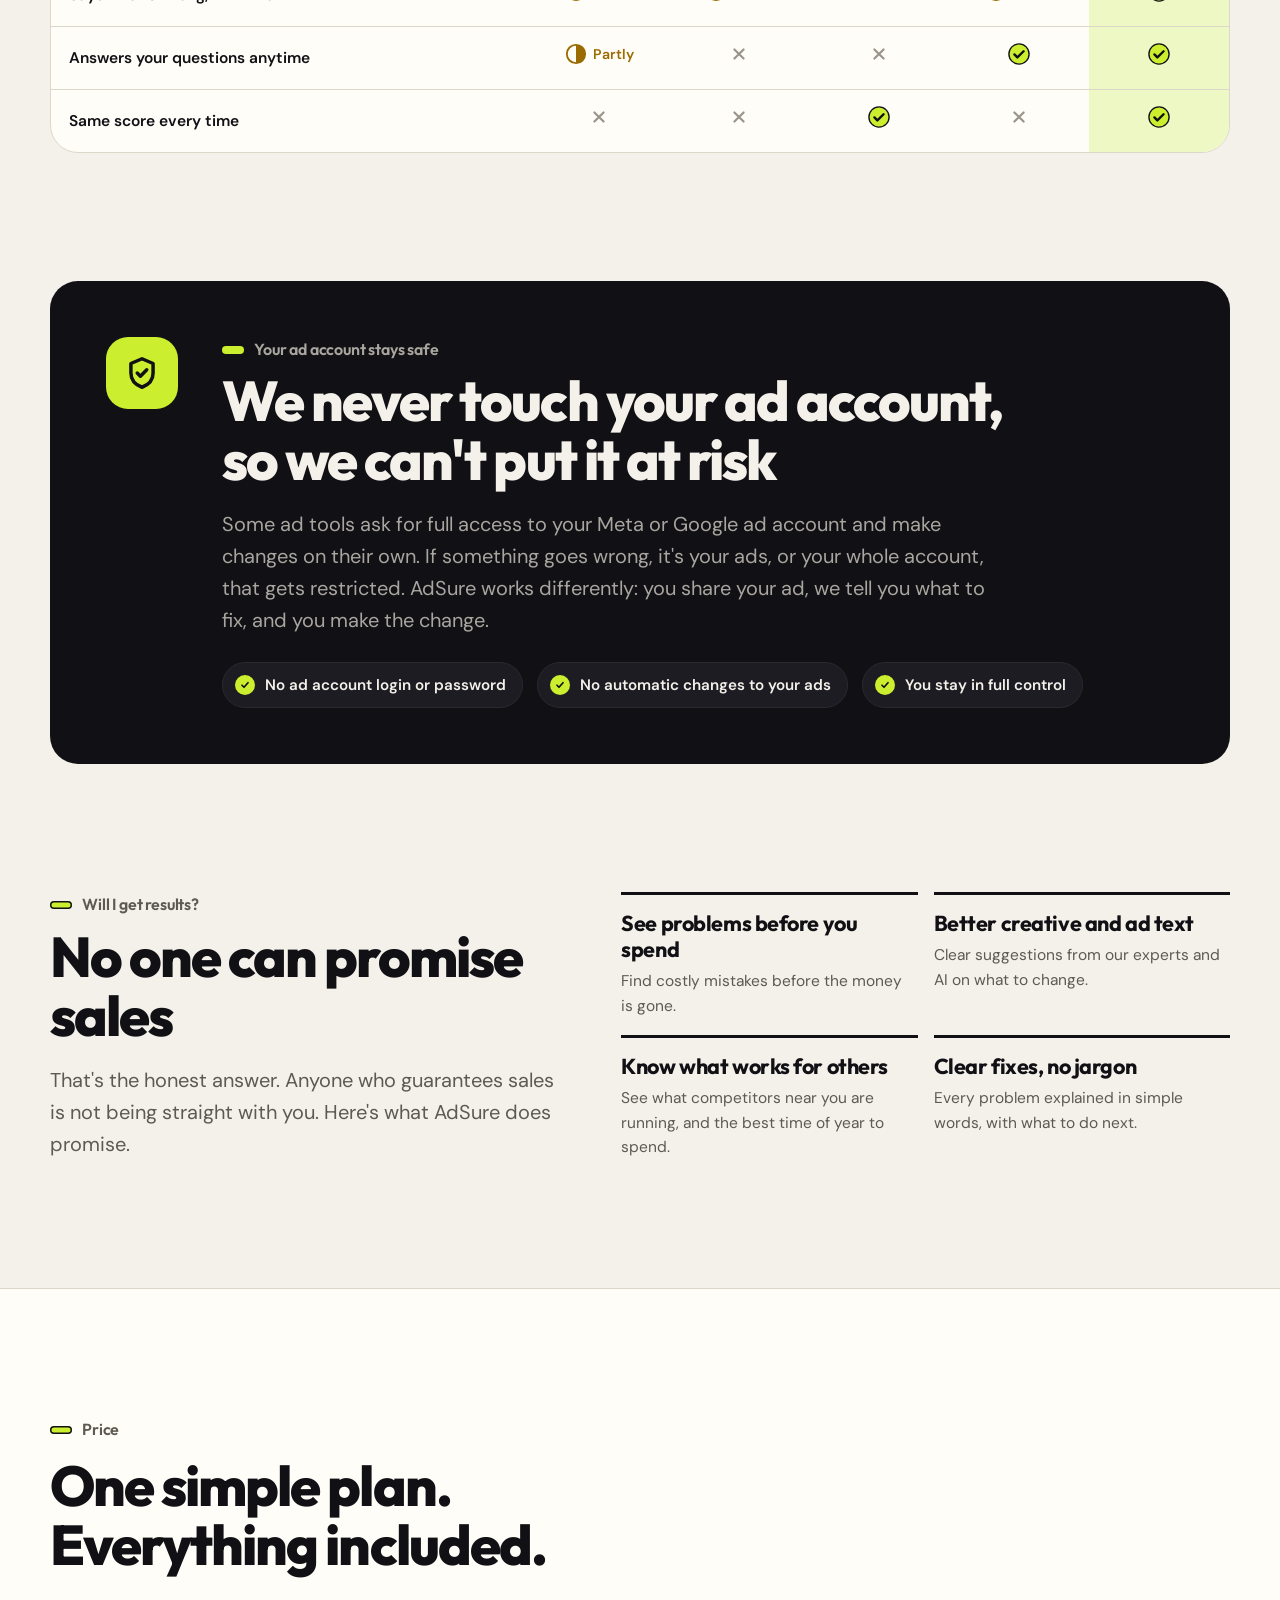
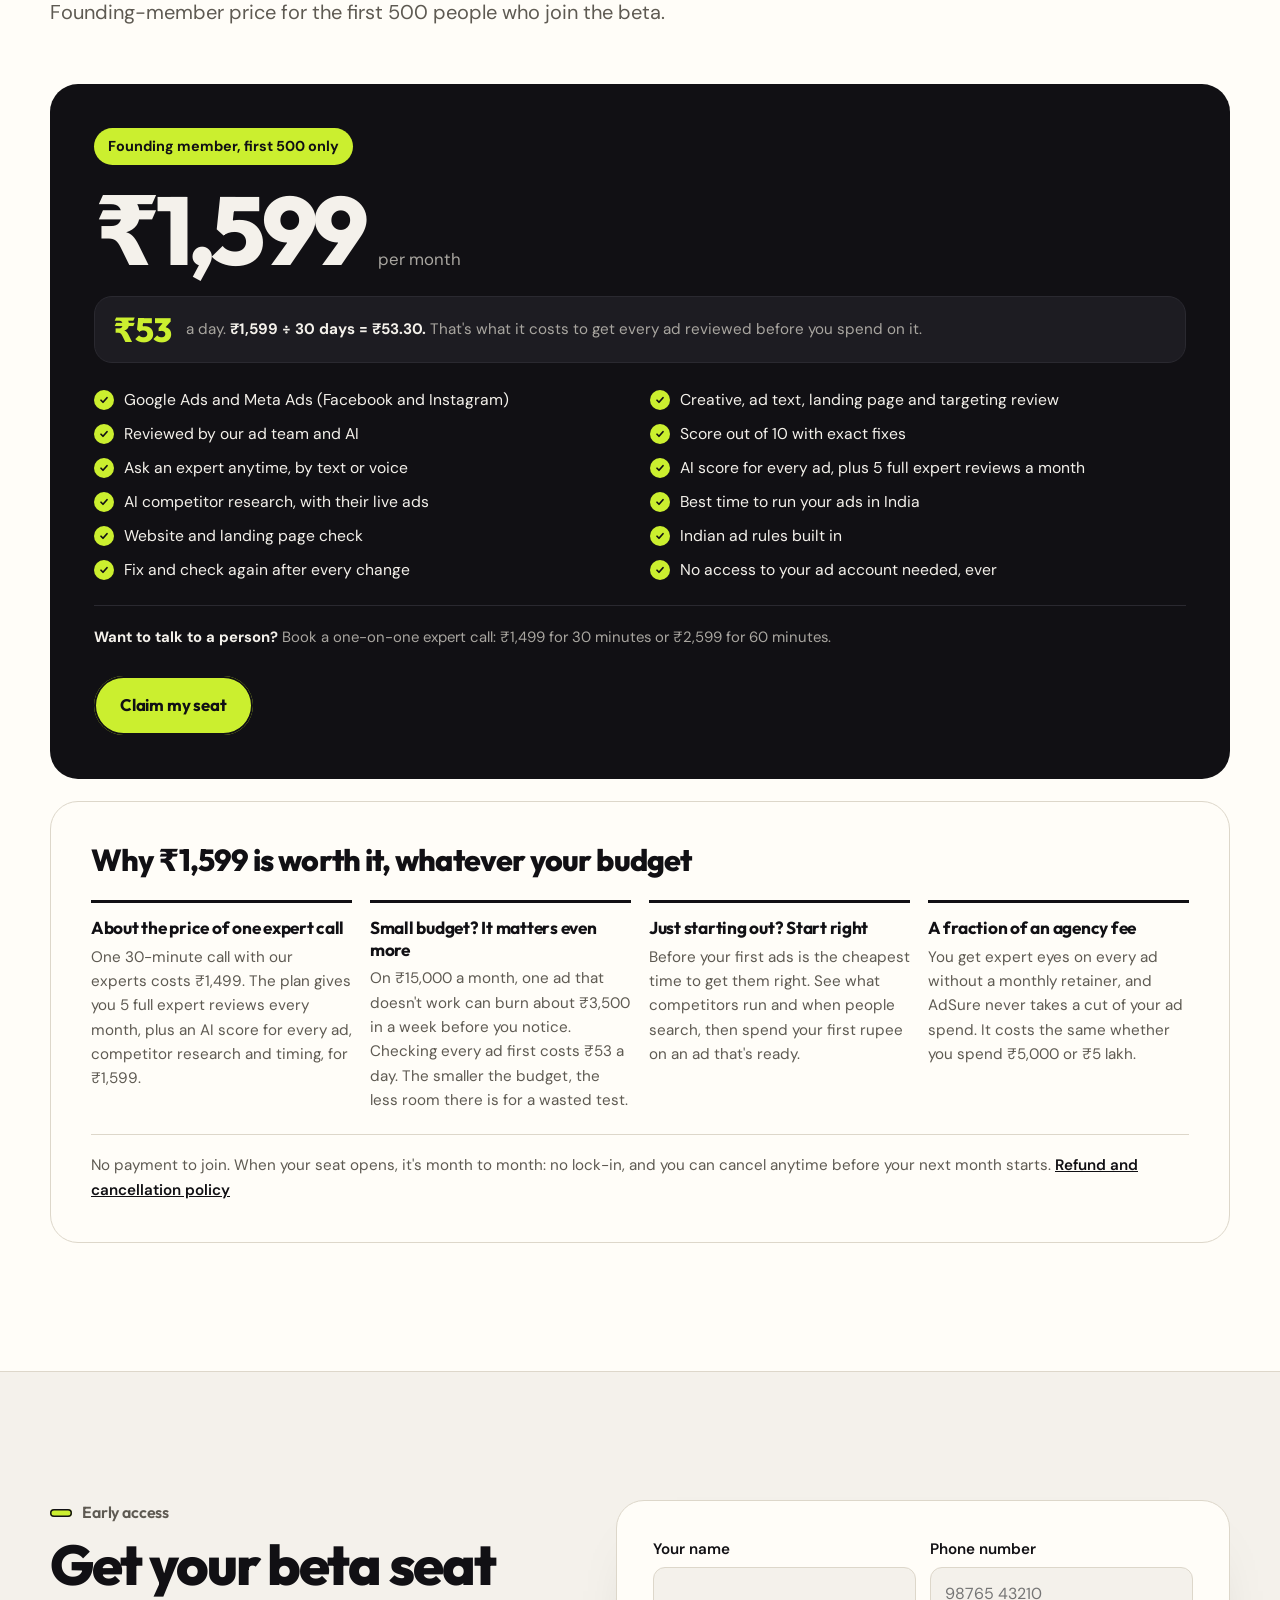
==== commit 68c0e6c2: "Remove the 500 seats box from pricing The price card now uses the full width; the live seat box appe" ====
--- a/index.html
+++ b/index.html
@@ -744,7 +744,7 @@
 .pop-big small{display:block;font-size:.95rem;letter-spacing:-.01em;font-weight:700;margin-top:8px}
 .pop-meter{height:12px;border-radius:12px;background:rgba(255,253,248,.7);box-shadow:inset 0 0 0 1.5px var(--ink);overflow:hidden}
 .pop-meter i{display:block;height:100%;width:0;background:var(--ink);transition:width 1s ease}
-.pop-perks{list-style:none;padding:0;margin:4px 0 0;display:grid;gap:8px;font-size:.93rem;font-weight:500}
+.pop-perks{list-style:none;padding:0;margin:26px 0 0;display:grid;gap:8px;font-size:.93rem;font-weight:500}
 .pop-perks li{display:flex;gap:9px;align-items:flex-start;line-height:1.35}
 .pop-perks li::before{content:"";width:18px;height:18px;flex:none;border-radius:50%;margin-top:1px;background:var(--ink) url("data:image/svg+xml,%3Csvg xmlns='http://www.w3.org/2000/svg' viewBox='0 0 24 24' fill='none' stroke='%23CBEF2F' stroke-width='3.6' stroke-linecap='round' stroke-linejoin='round'%3E%3Cpath d='M6 12.5l4 4 8-9'/%3E%3C/svg%3E") center/11px no-repeat}
 .pop-price{margin-top:auto;font-size:.95rem}
@@ -820,6 +820,8 @@
 .seat-n,.seat-n-b{display:none}
 .seats-on .seat-n{display:inline}.seats-on .seat-n-b{display:block}
 .seats-on .seat-alt,.seats-on .seat-alt-b{display:none}
+body:not(.seats-on) .seats{display:none}
+body:not(.seats-on) .price-grid{grid-template-columns:1fr}
 body:not(.seats-on) .seats{align-self:start}
 </style>
 </head>
@@ -1494,11 +1496,6 @@
 
       <div class="seats" aria-live="polite">
         <div class="seat-n-b" data-seat="pricing"></div>
-        <div class="seat-alt-b">
-          <div class="seats-top"><span class="live-dot" aria-hidden="true"></span>Founding members</div>
-          <p class="seat-count">500<small> seats only</small></p>
-          <p>The founding price is only for the first 500 members, so we can give every ad proper attention. After that, new sign-ups go on the waitlist.</p>
-        </div>
       </div>
     </div>
     <div class="worth">
@@ -1682,7 +1679,6 @@
     <div class="pop-side">
       <img class="pop-logo" src="assets/logo-dark.png" alt="AdSure" width="440" height="96" loading="lazy" decoding="async">
       <div class="seat-n-b" data-seat="pop"></div>
-      <p class="pop-big seat-alt-b">500<small>founding seats only</small></p>
       <ul class="pop-perks">
         <li>Creative, ad text and landing page review</li>
         <li>Checked by our ad team and AI</li>
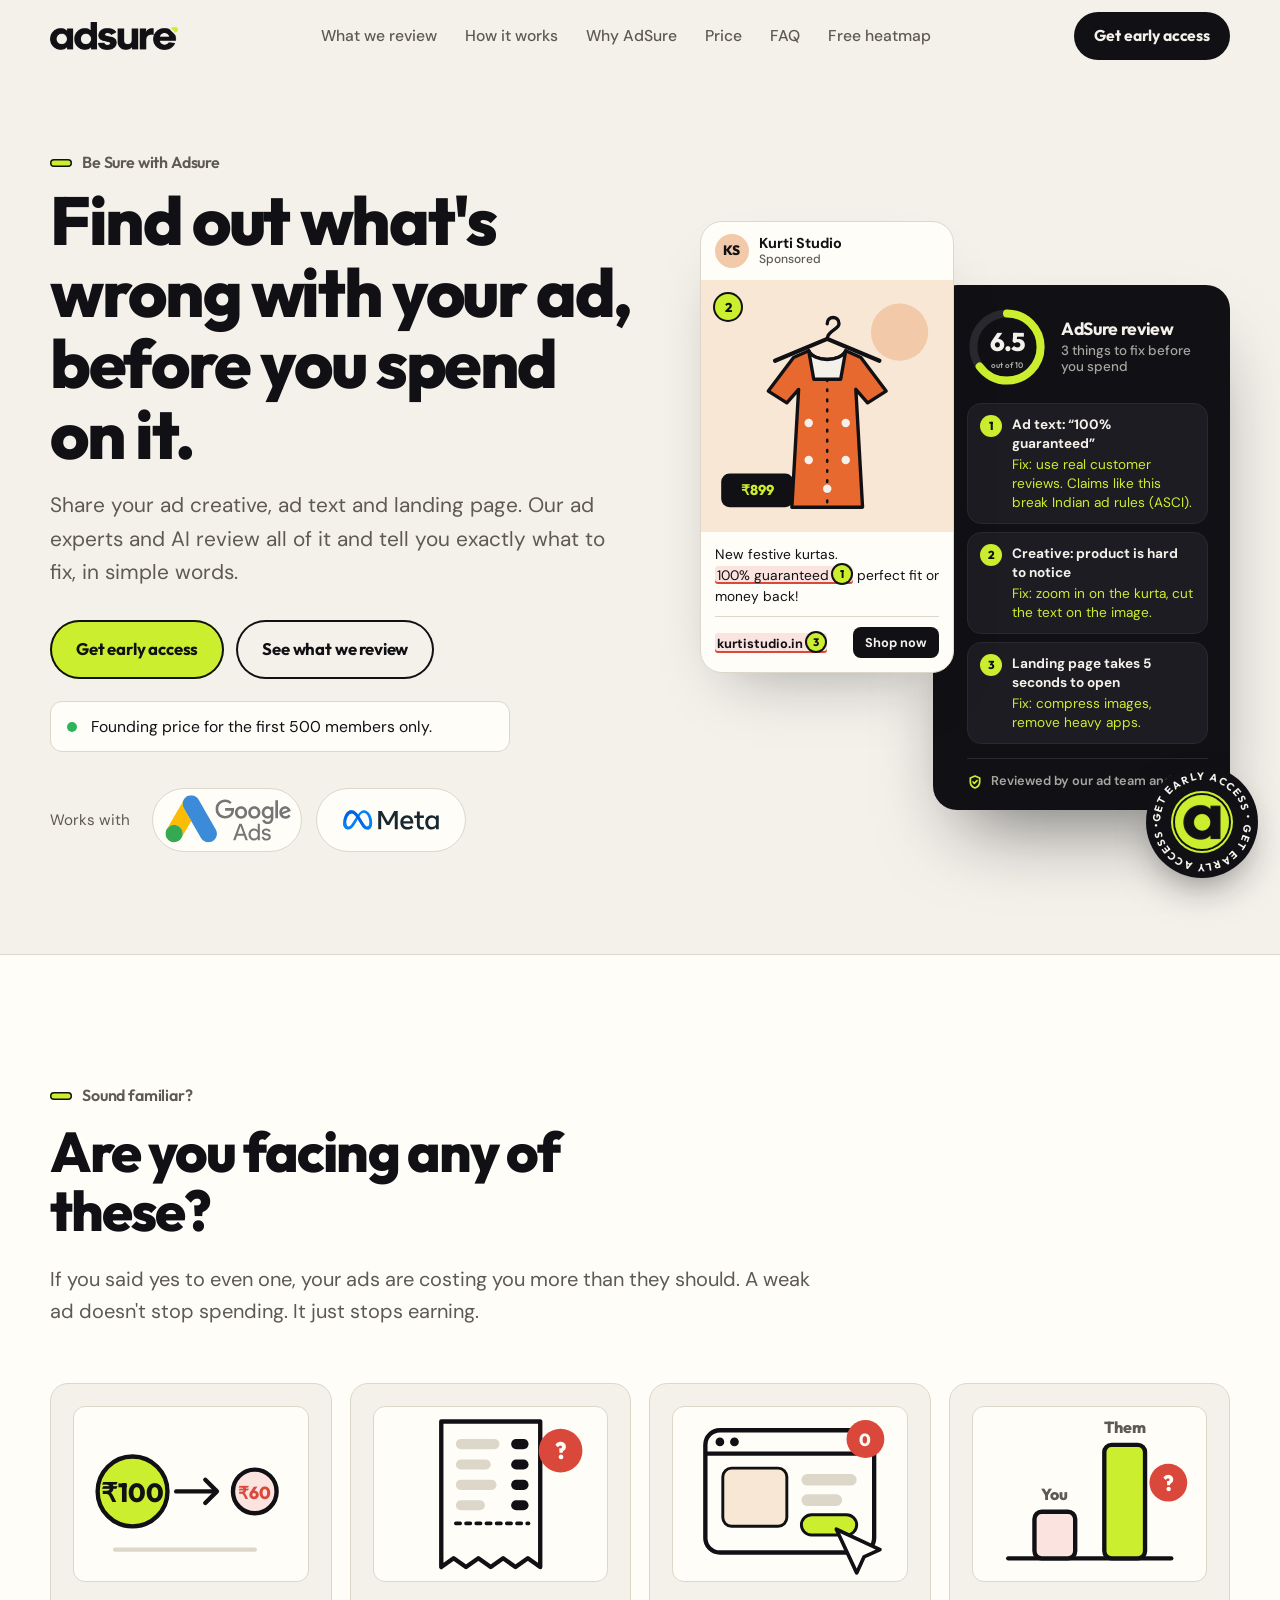
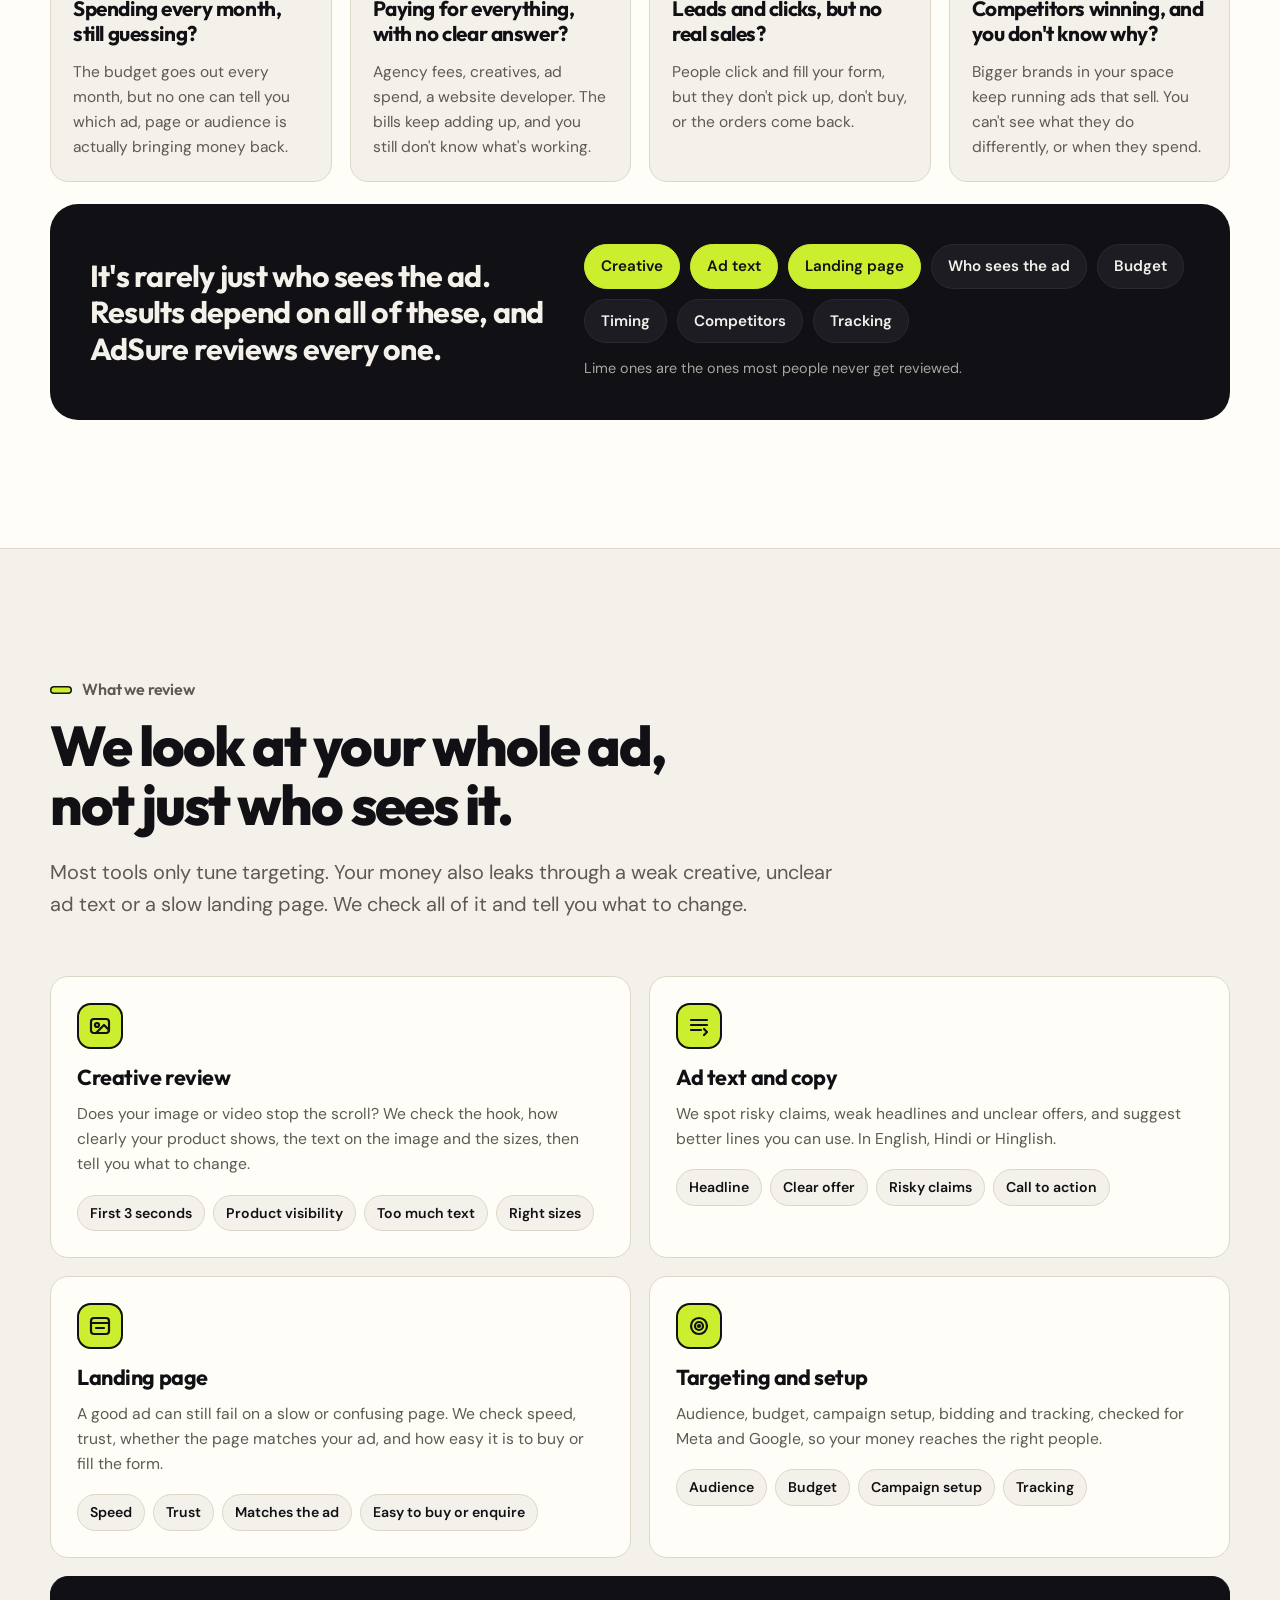
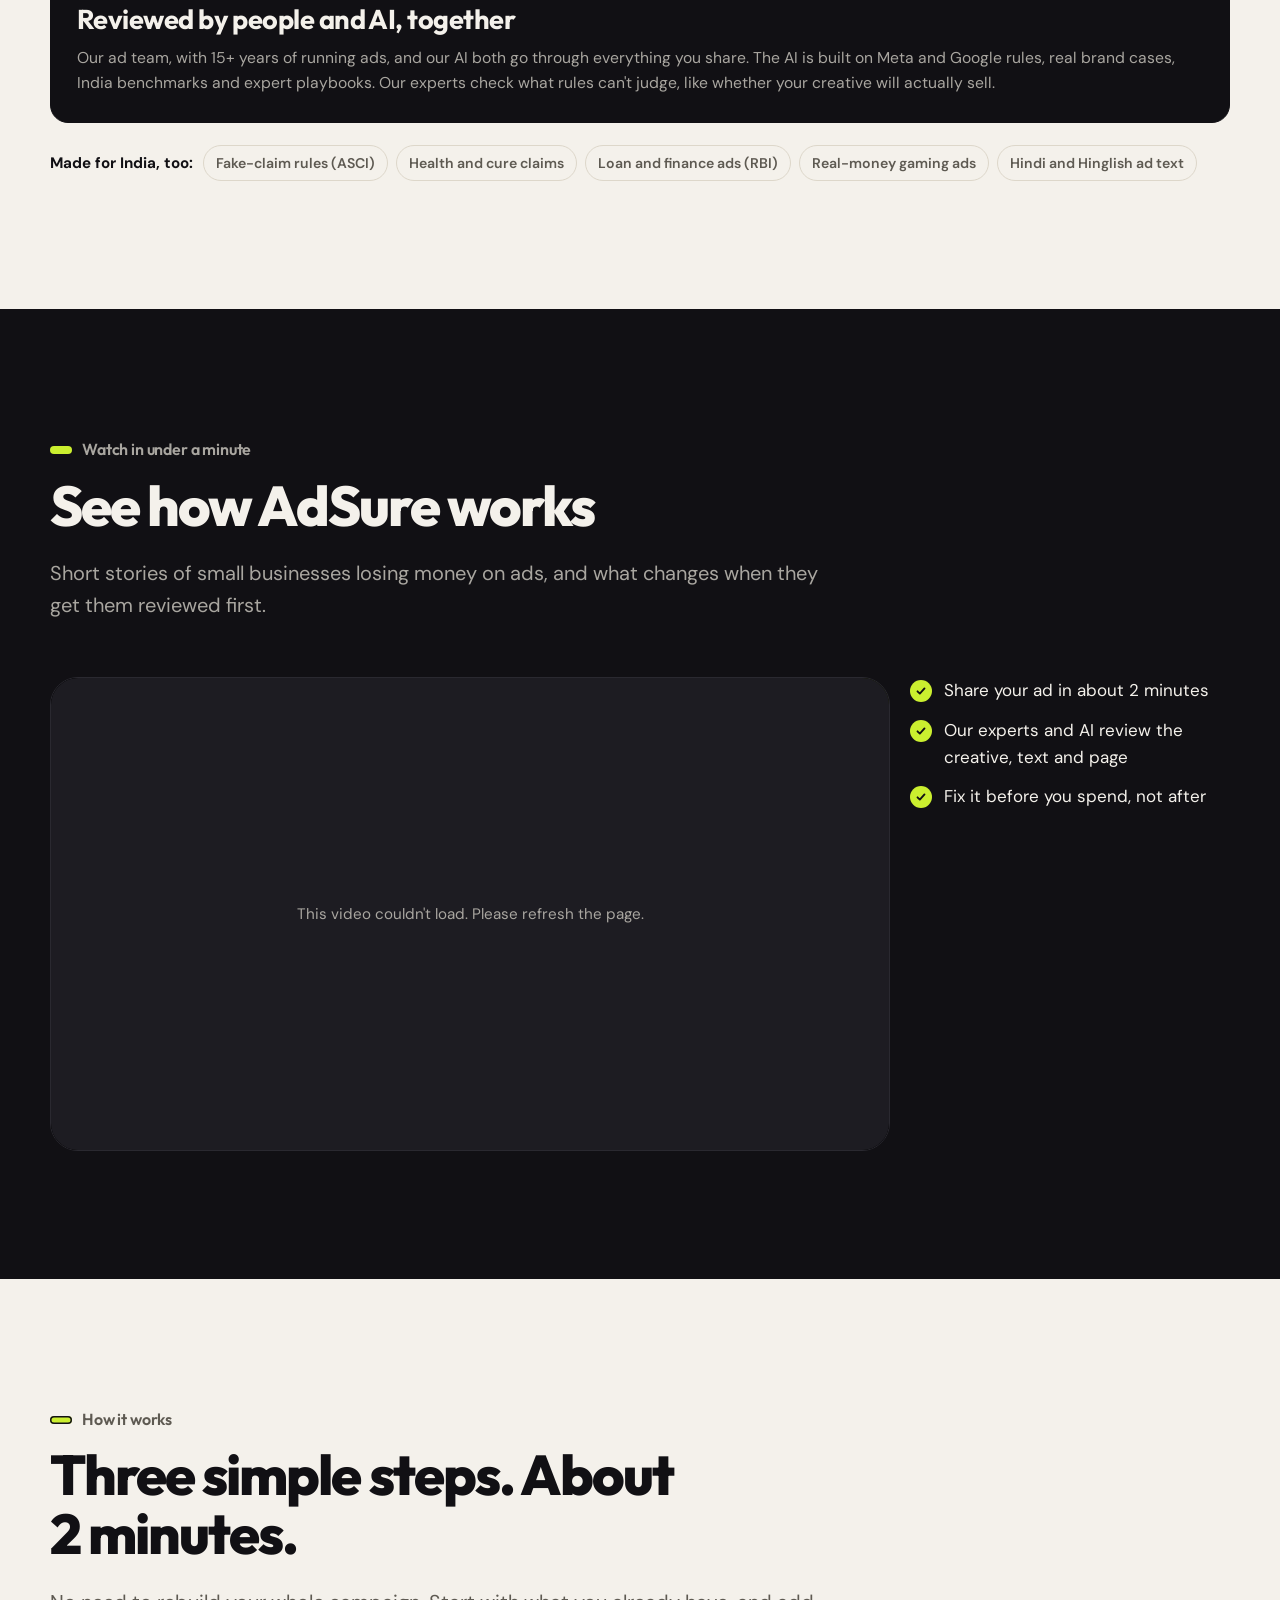
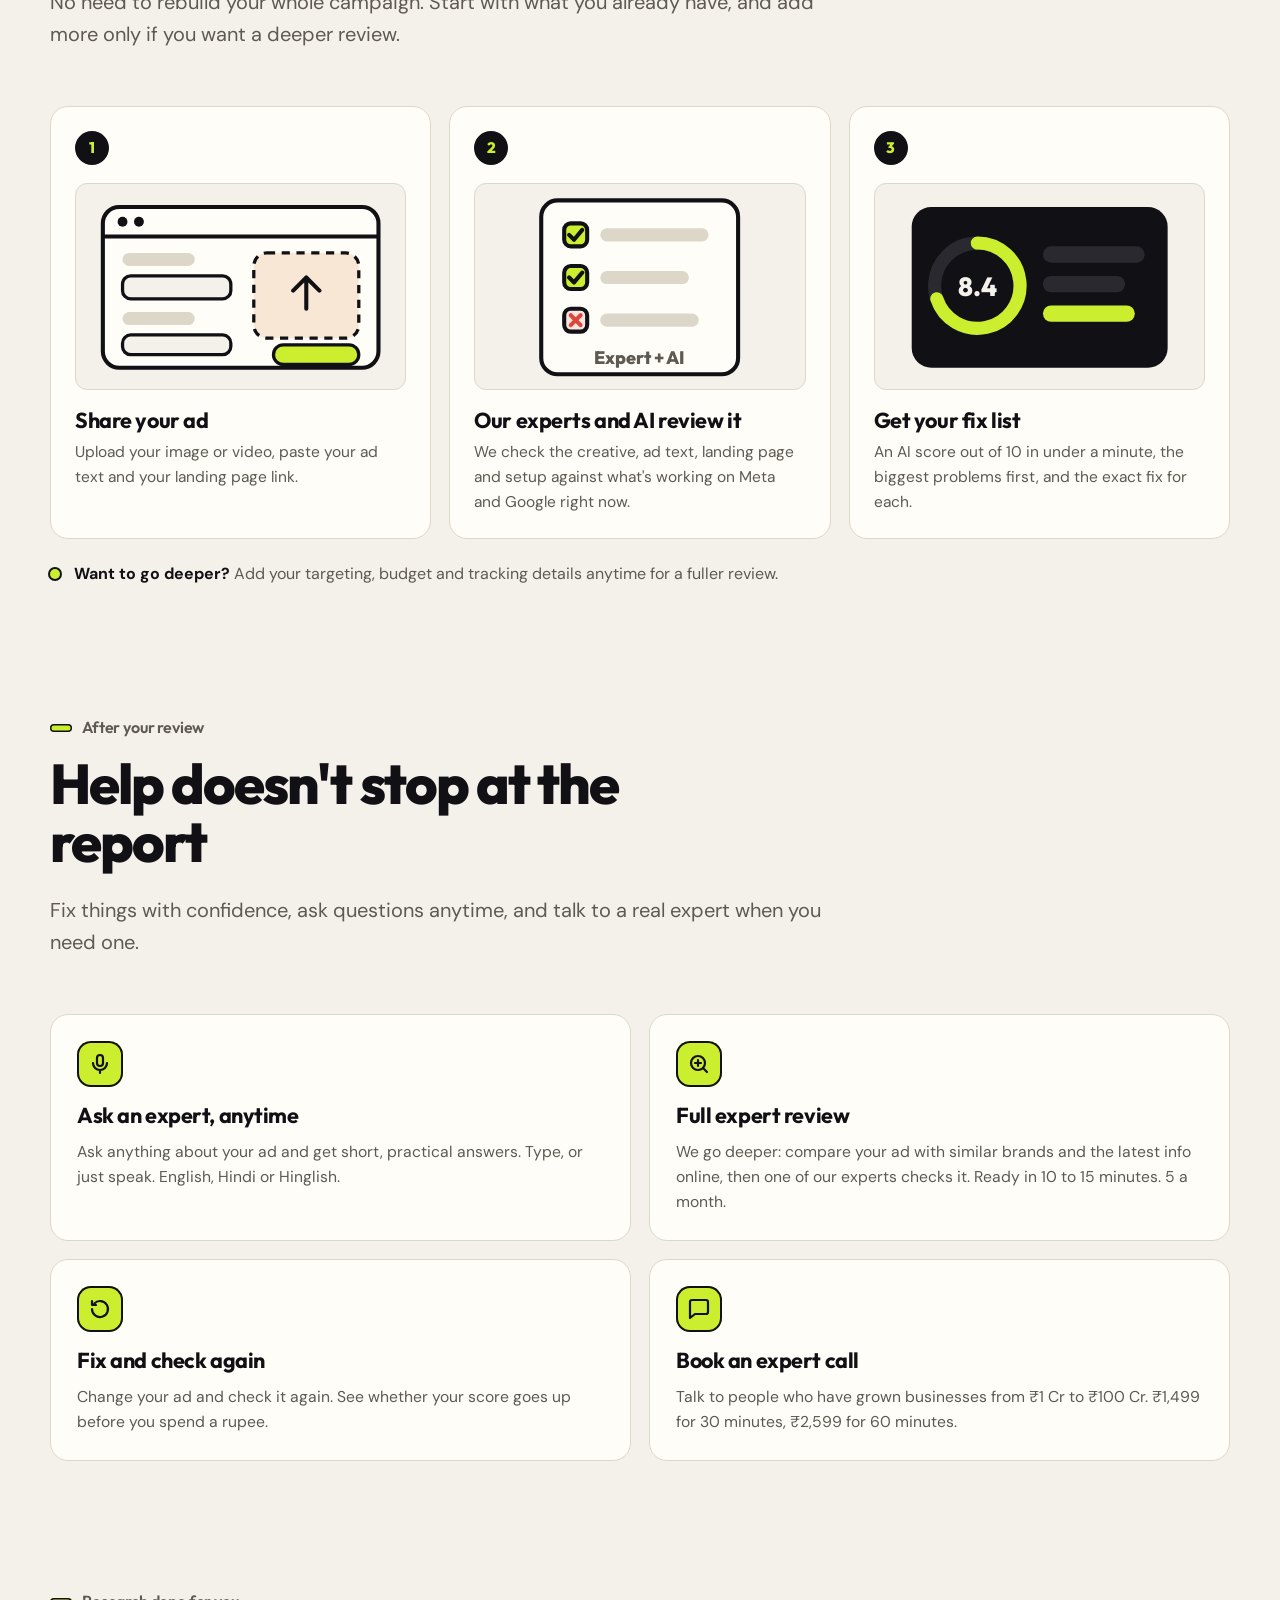
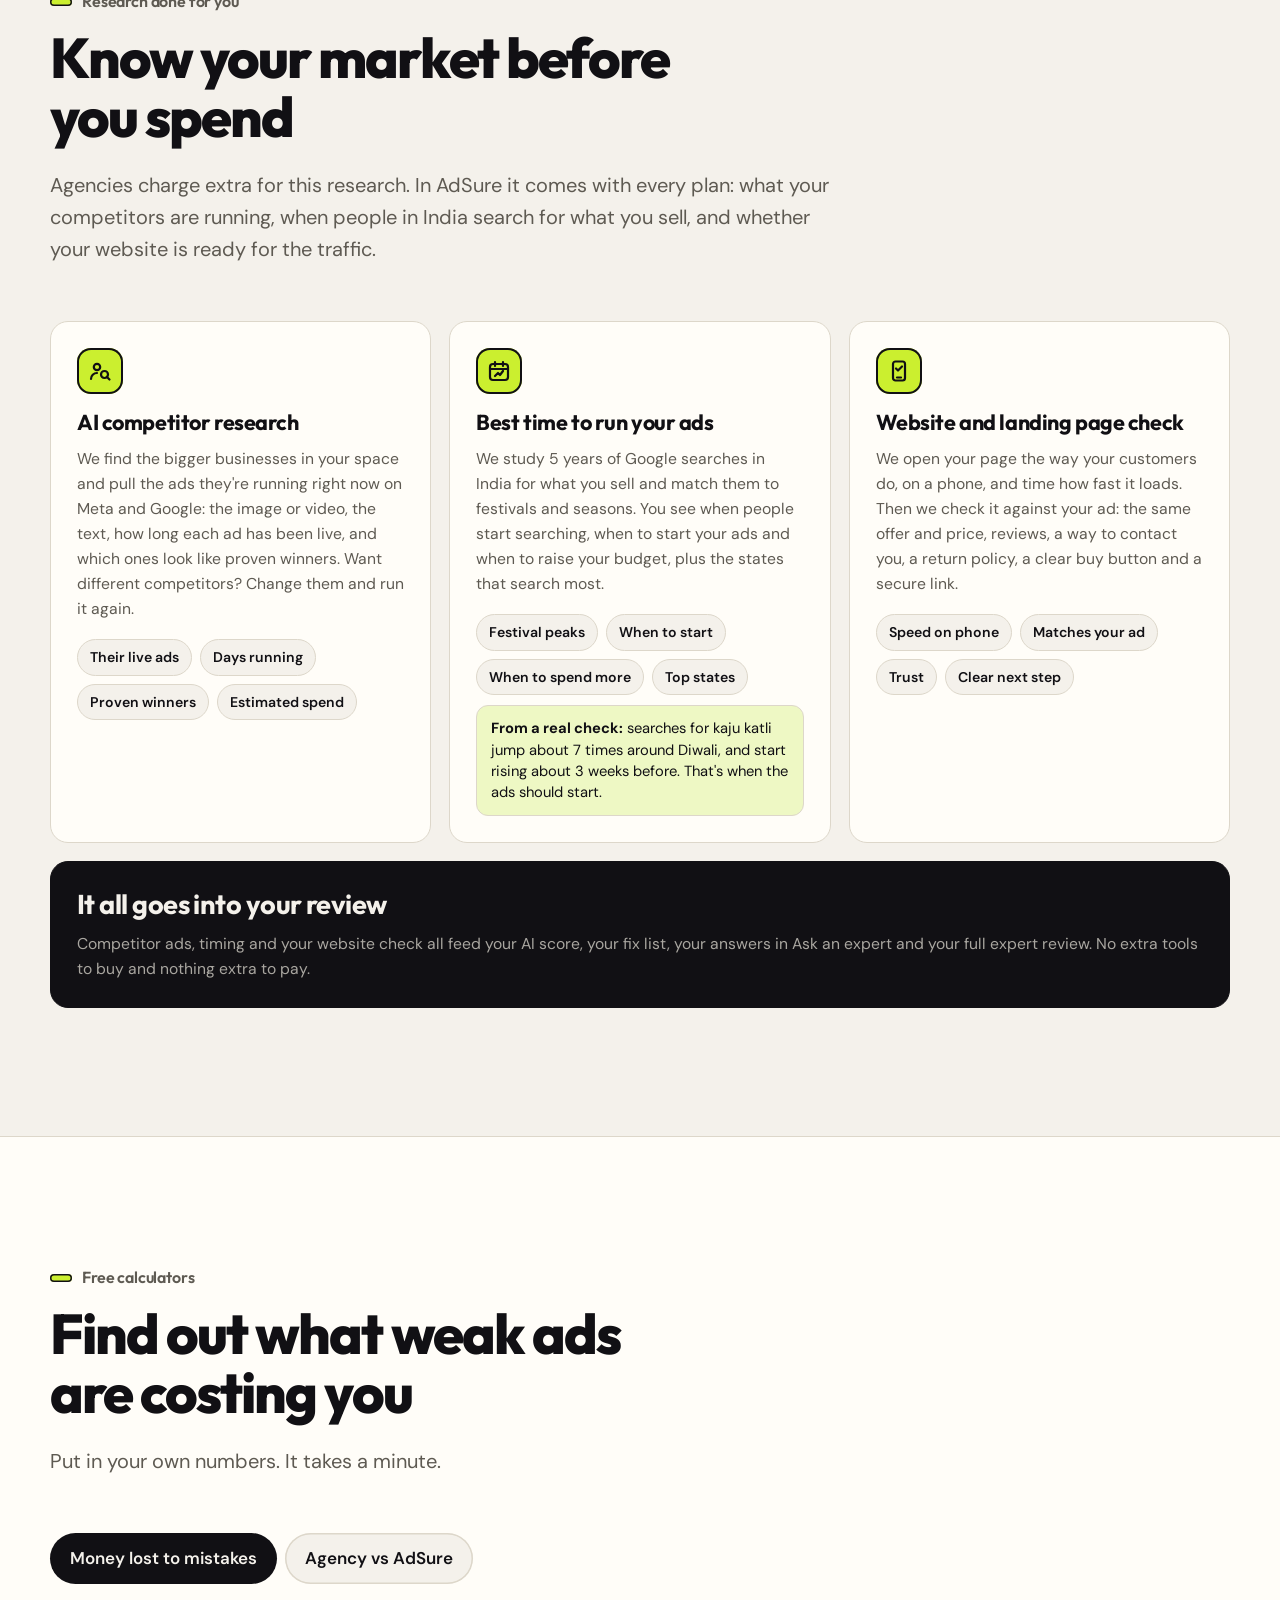
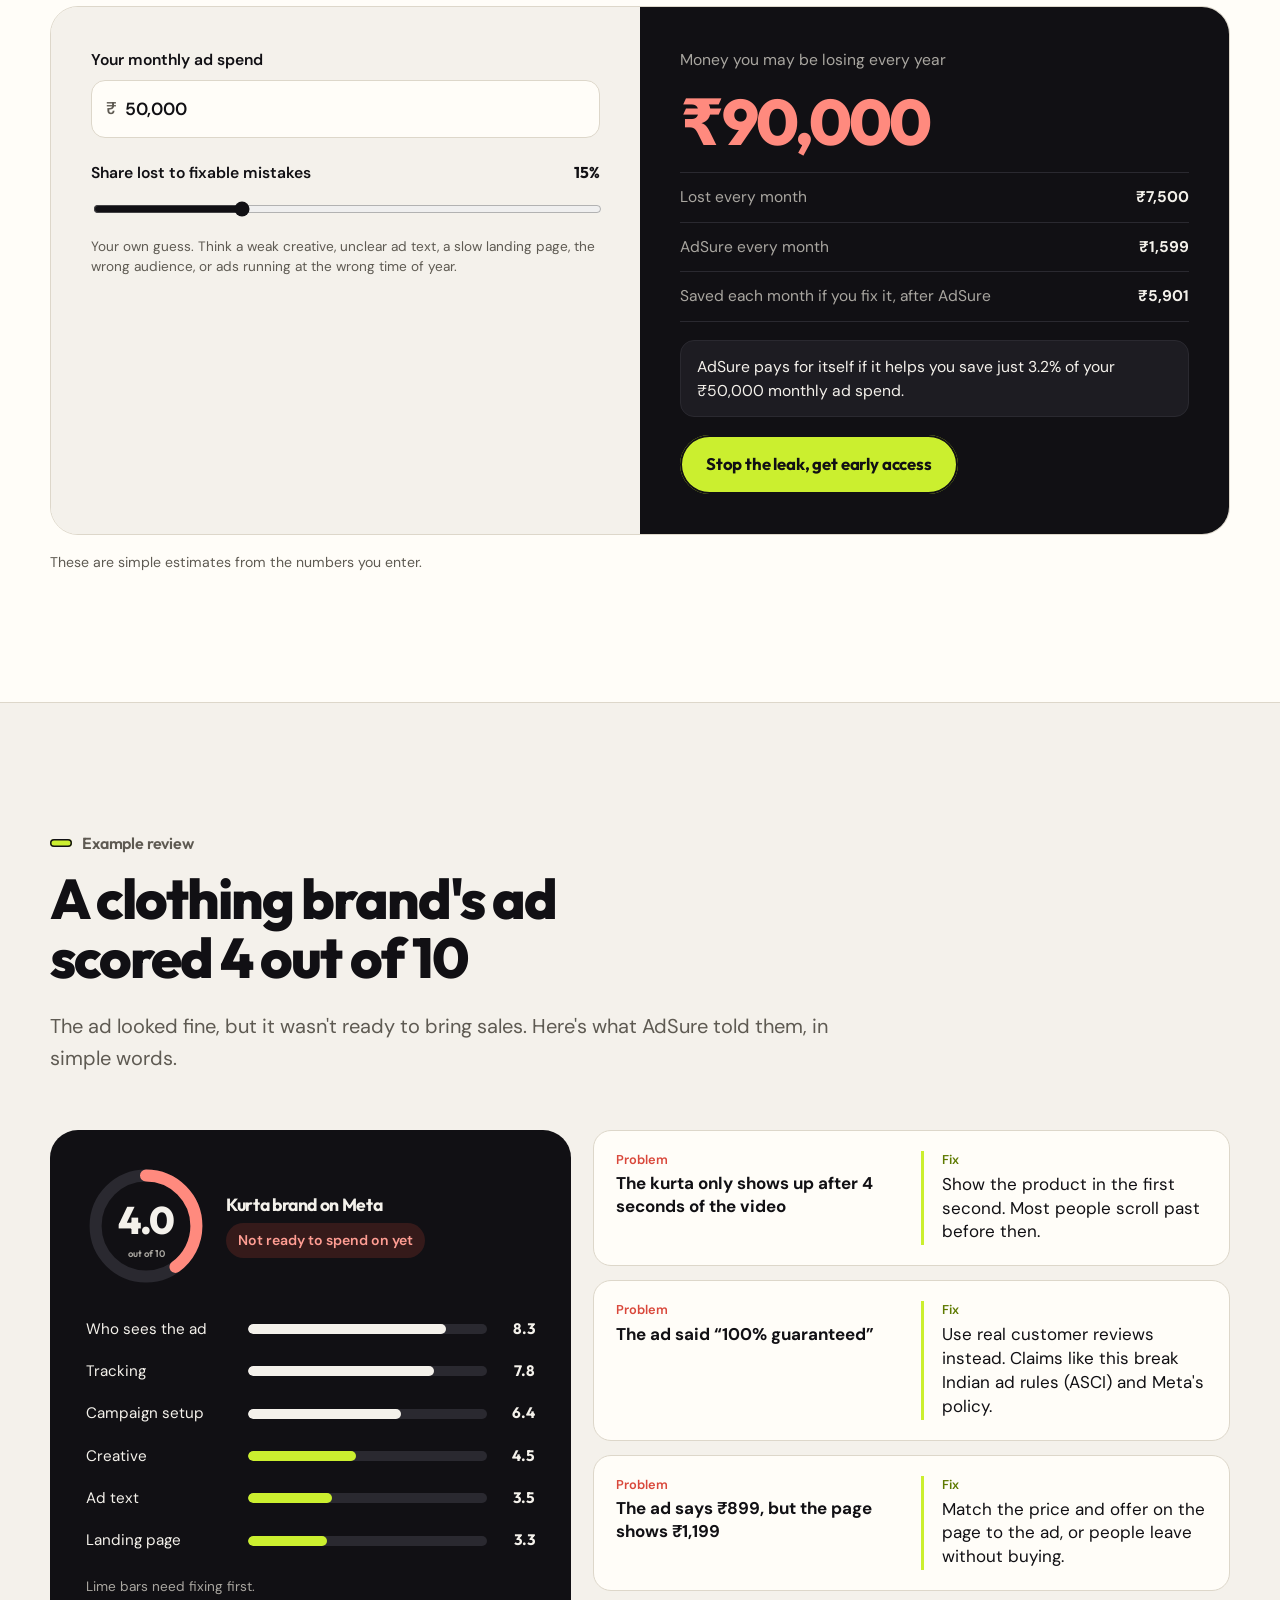
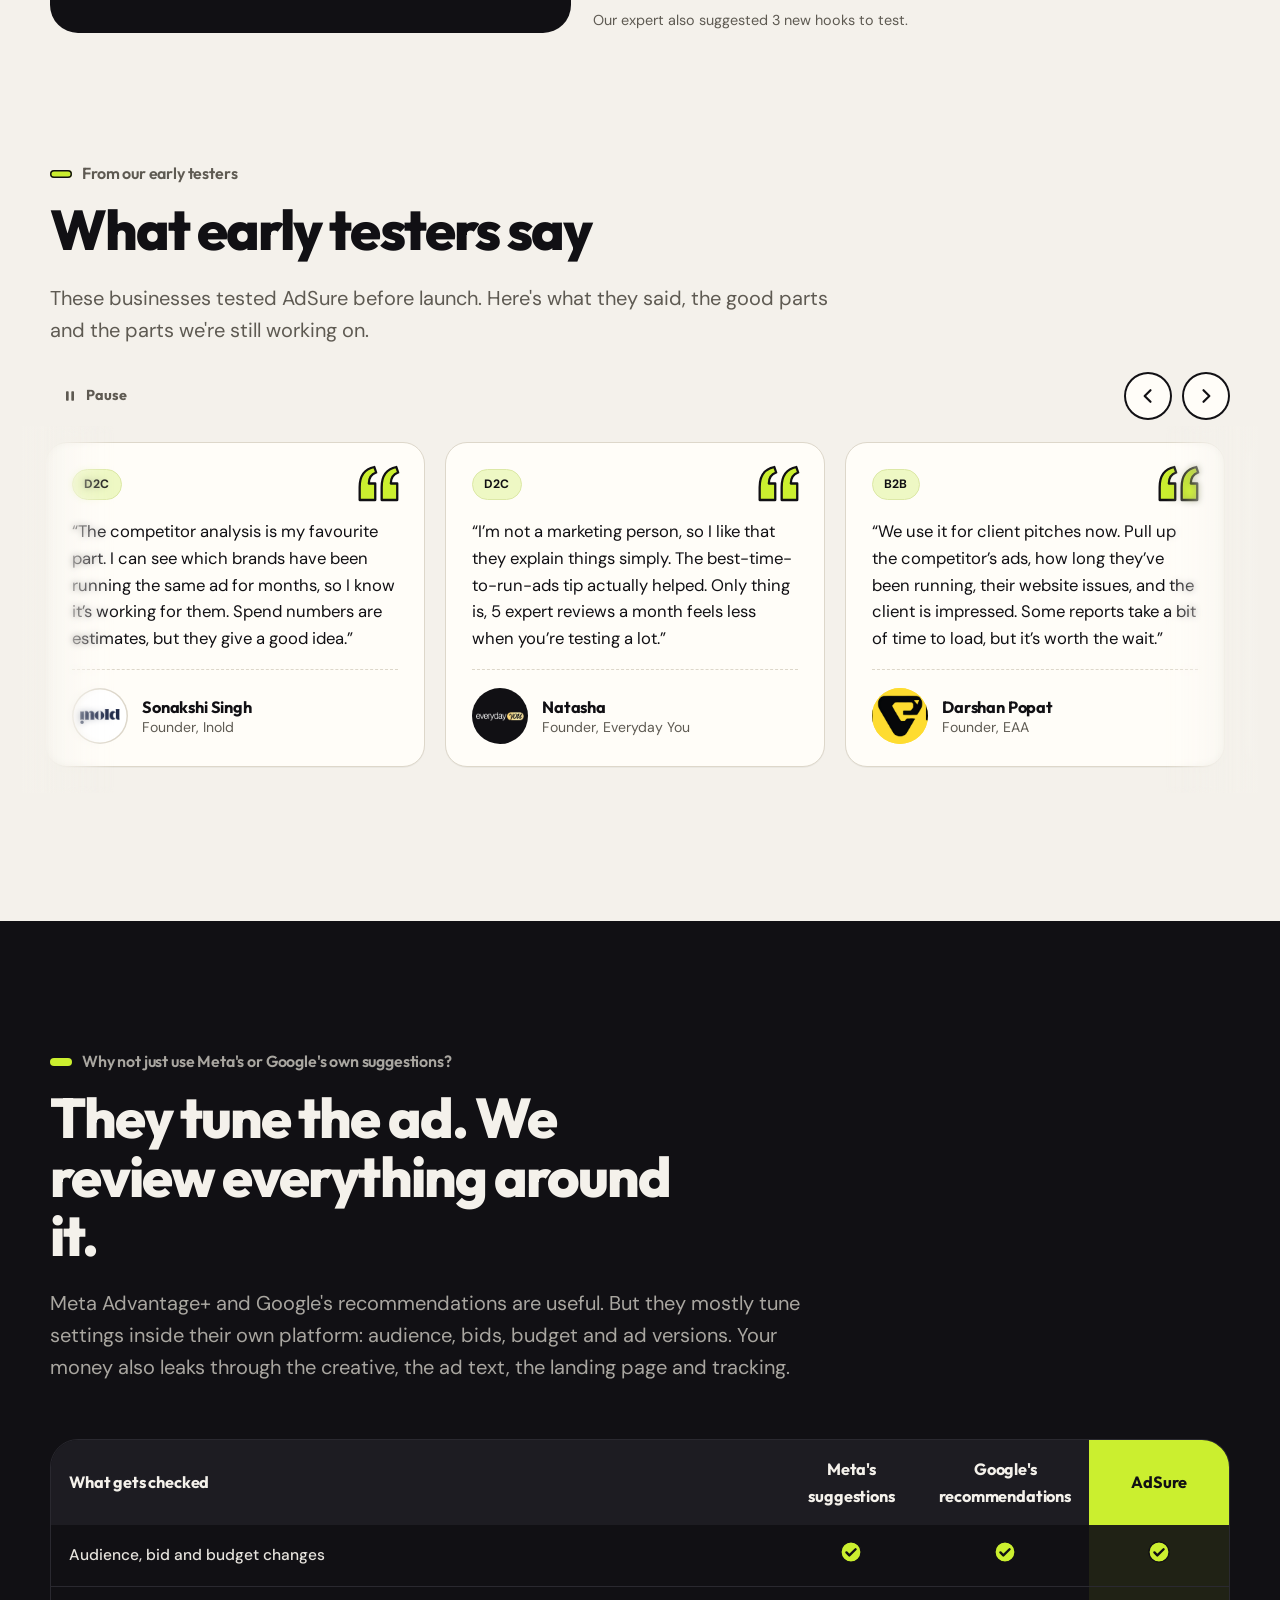
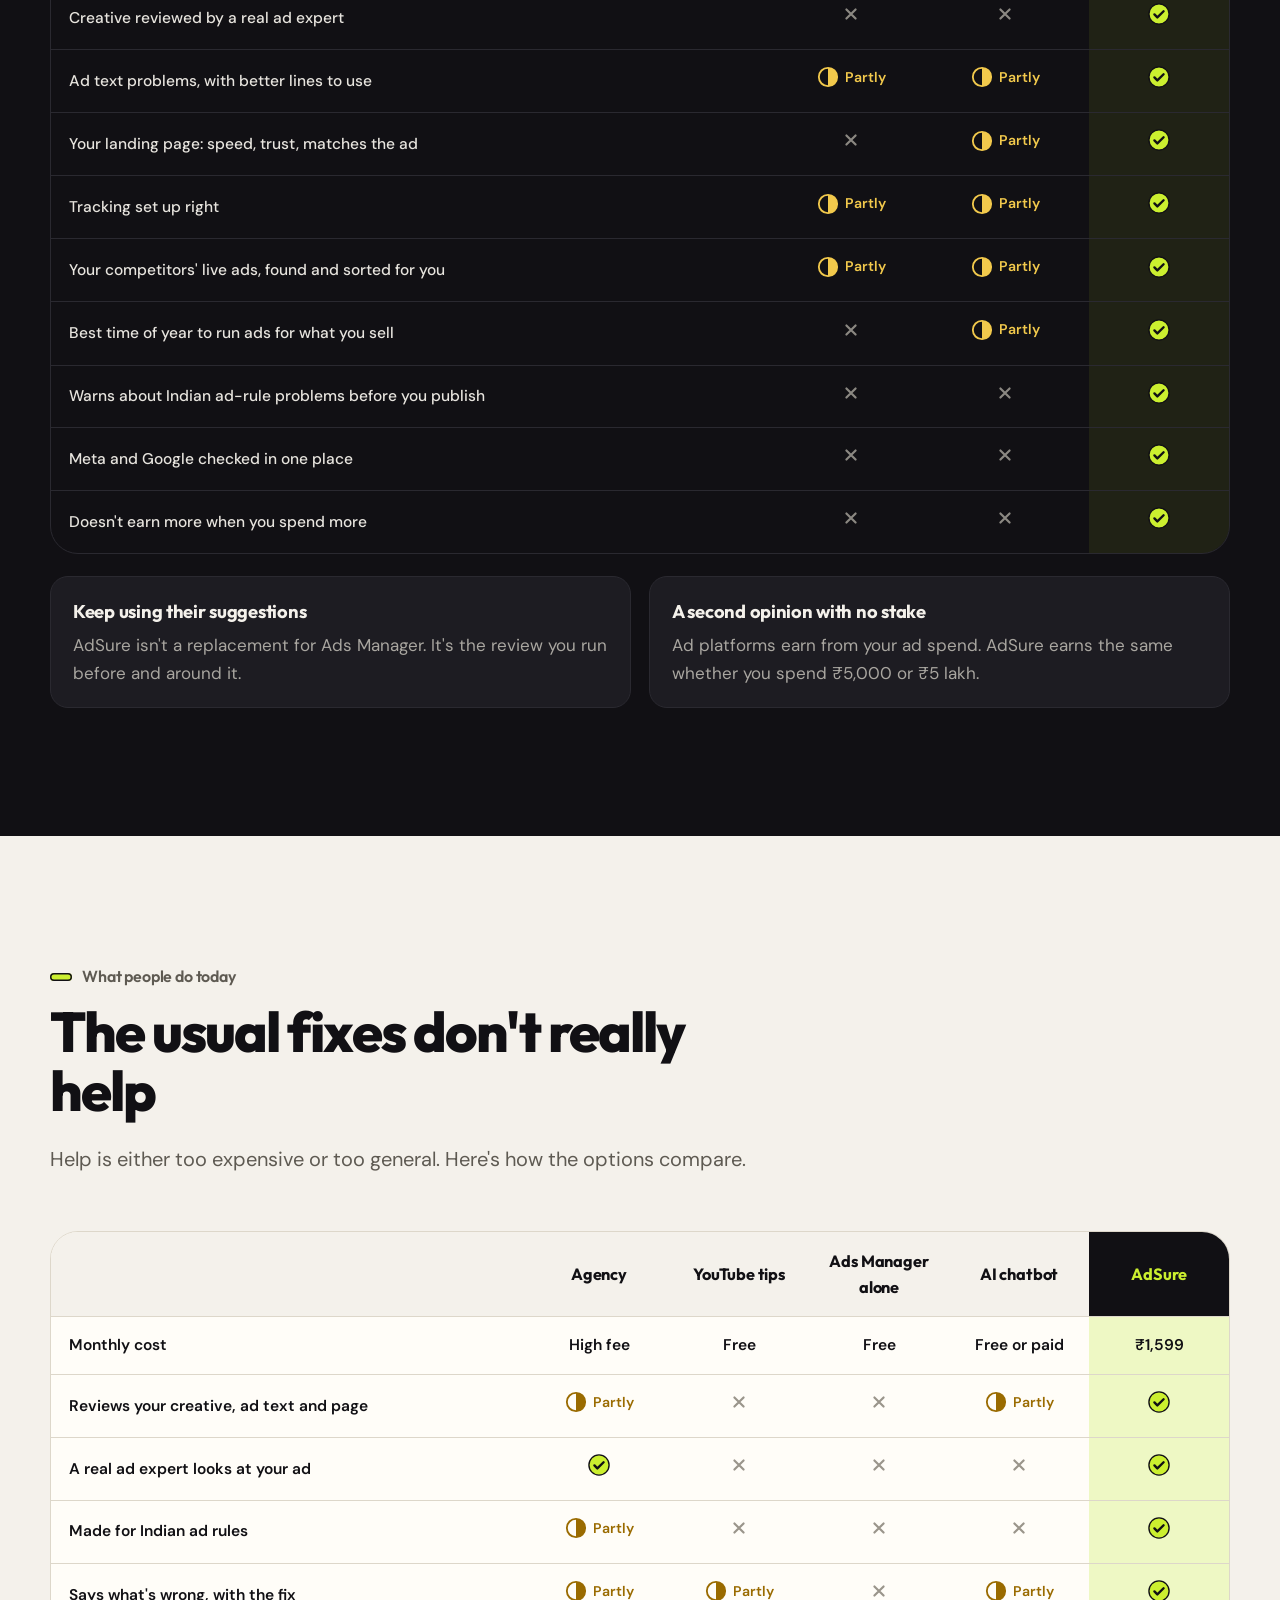
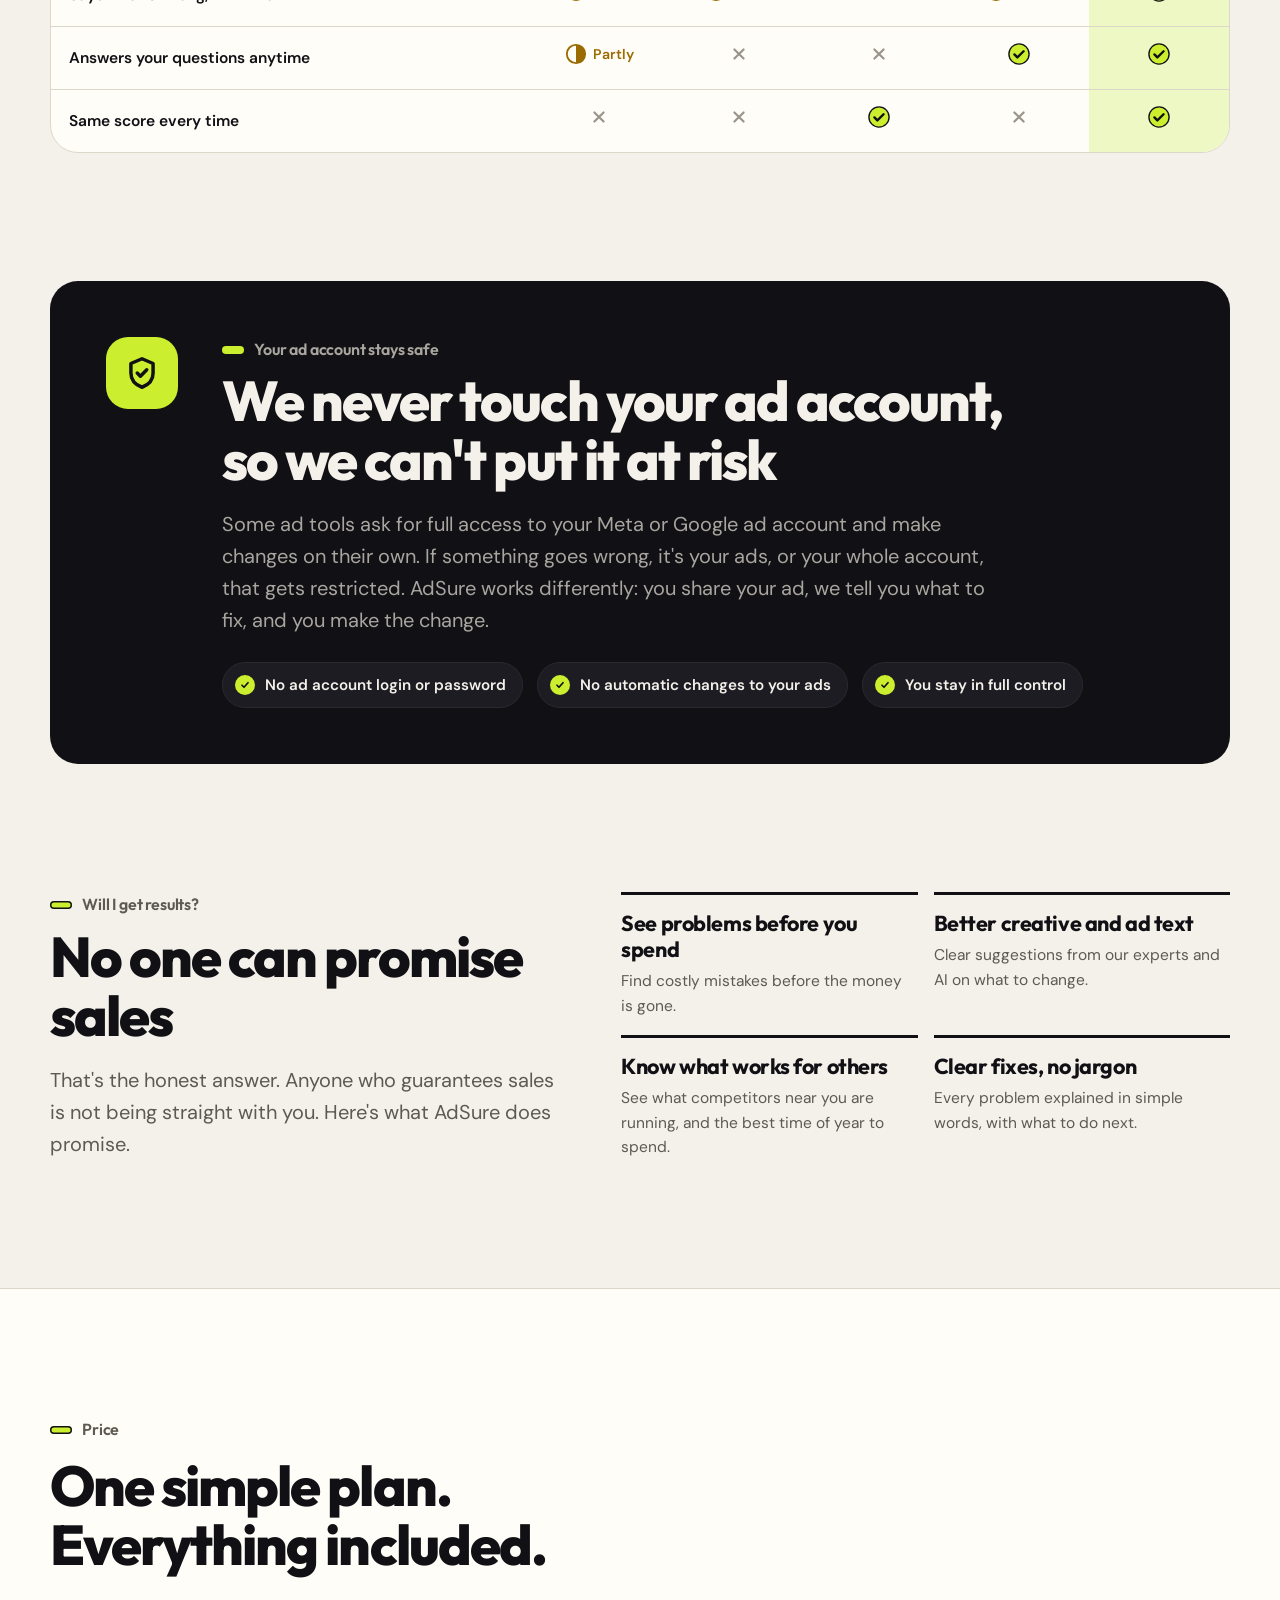
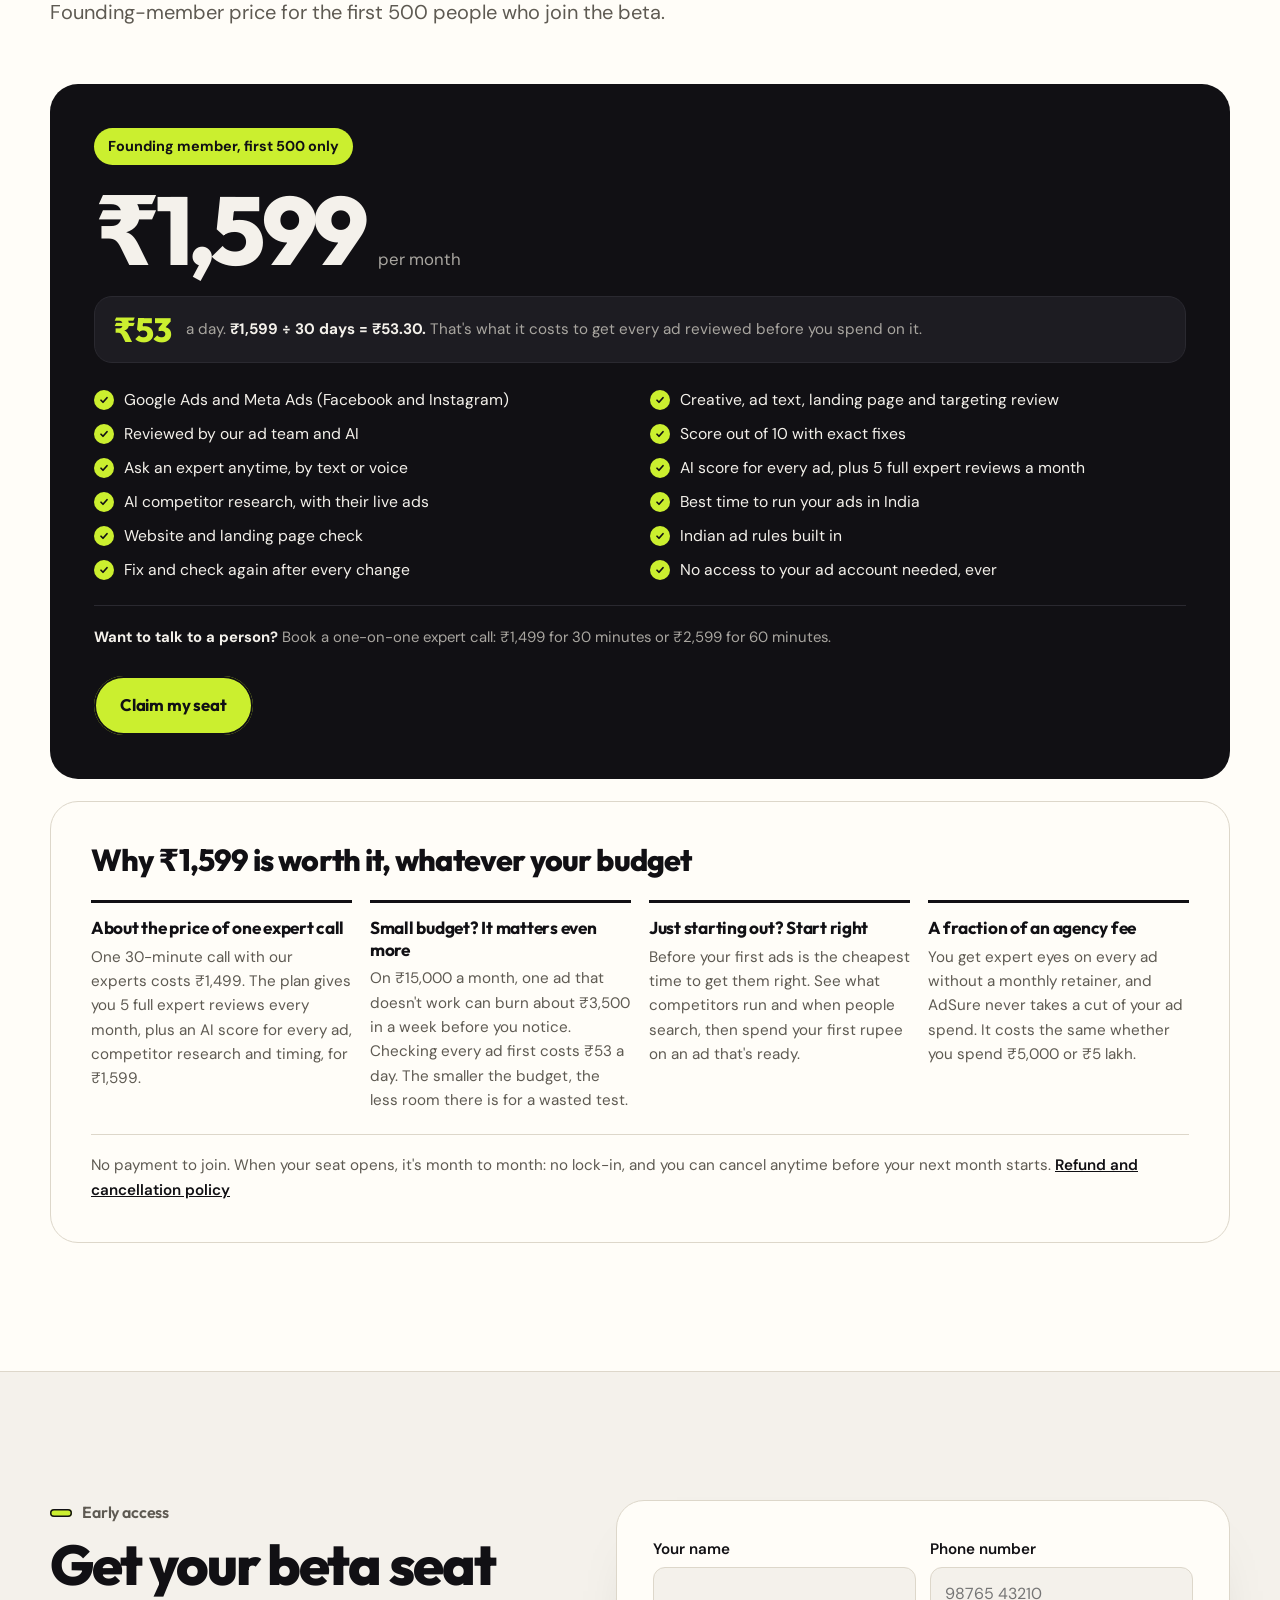
==== commit abb74055: "Add free ad attention heatmap at /heatmap No sign-up, runs fully in the browser (creatives are never" ====
--- a/index.html
+++ b/index.html
@@ -702,7 +702,7 @@
 .final h2{max-width:18ch}
 .final p{margin-top:12px;font-size:1.1rem}
 footer{background:var(--ink);color:var(--muted-on-ink);padding:64px 0 calc(40px + env(safe-area-inset-bottom,0px))}
-.foot-grid{display:grid;grid-template-columns:1.4fr 1fr 1fr 1fr;gap:32px}
+.foot-grid{display:grid;grid-template-columns:1.4fr .9fr 1.2fr 1fr 1fr;gap:32px}
 .foot-grid img{height:30px;width:auto;margin-bottom:16px}
 footer h4{color:var(--cream);font-family:var(--head);font-size:1rem;margin:0 0 12px;letter-spacing:-.01em}
 footer a{text-decoration:none;color:var(--cream)}
@@ -837,6 +837,7 @@
       <a href="#vs-platforms">Why AdSure</a>
       <a href="#pricing">Price</a>
       <a href="#faq">FAQ</a>
+      <a href="/heatmap">Free heatmap</a>
     </nav>
     <a class="btn btn-ink" href="#join">Get early access</a>
   </div>
@@ -1652,6 +1653,12 @@
           <li><a href="#calculator">Calculators</a></li>
           <li><a href="#pricing">Price</a></li>
           <li><a href="#join">Get early access</a></li>
+        </ul>
+      </div>
+      <div>
+        <h4>Free tools</h4>
+        <ul>
+          <li><a href="/heatmap">Ad attention heatmap</a></li>
         </ul>
       </div>
       <div>
